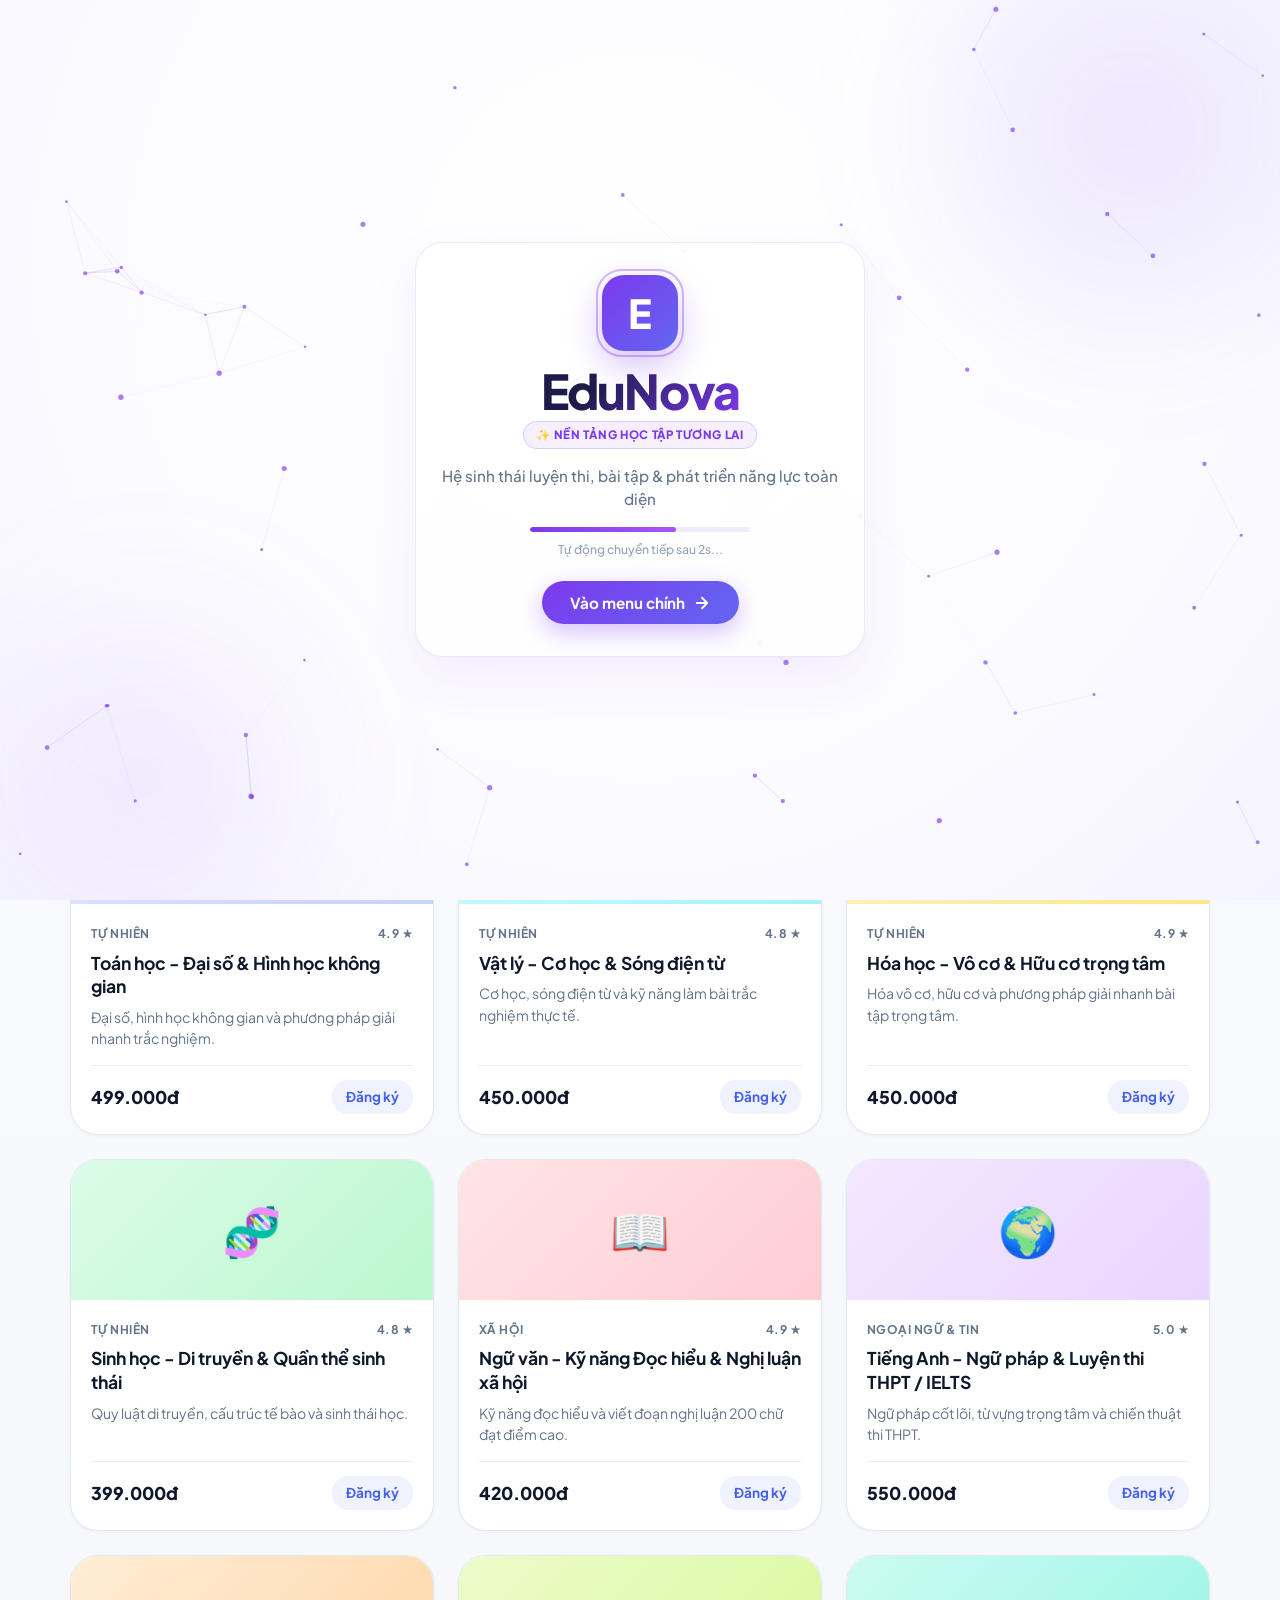
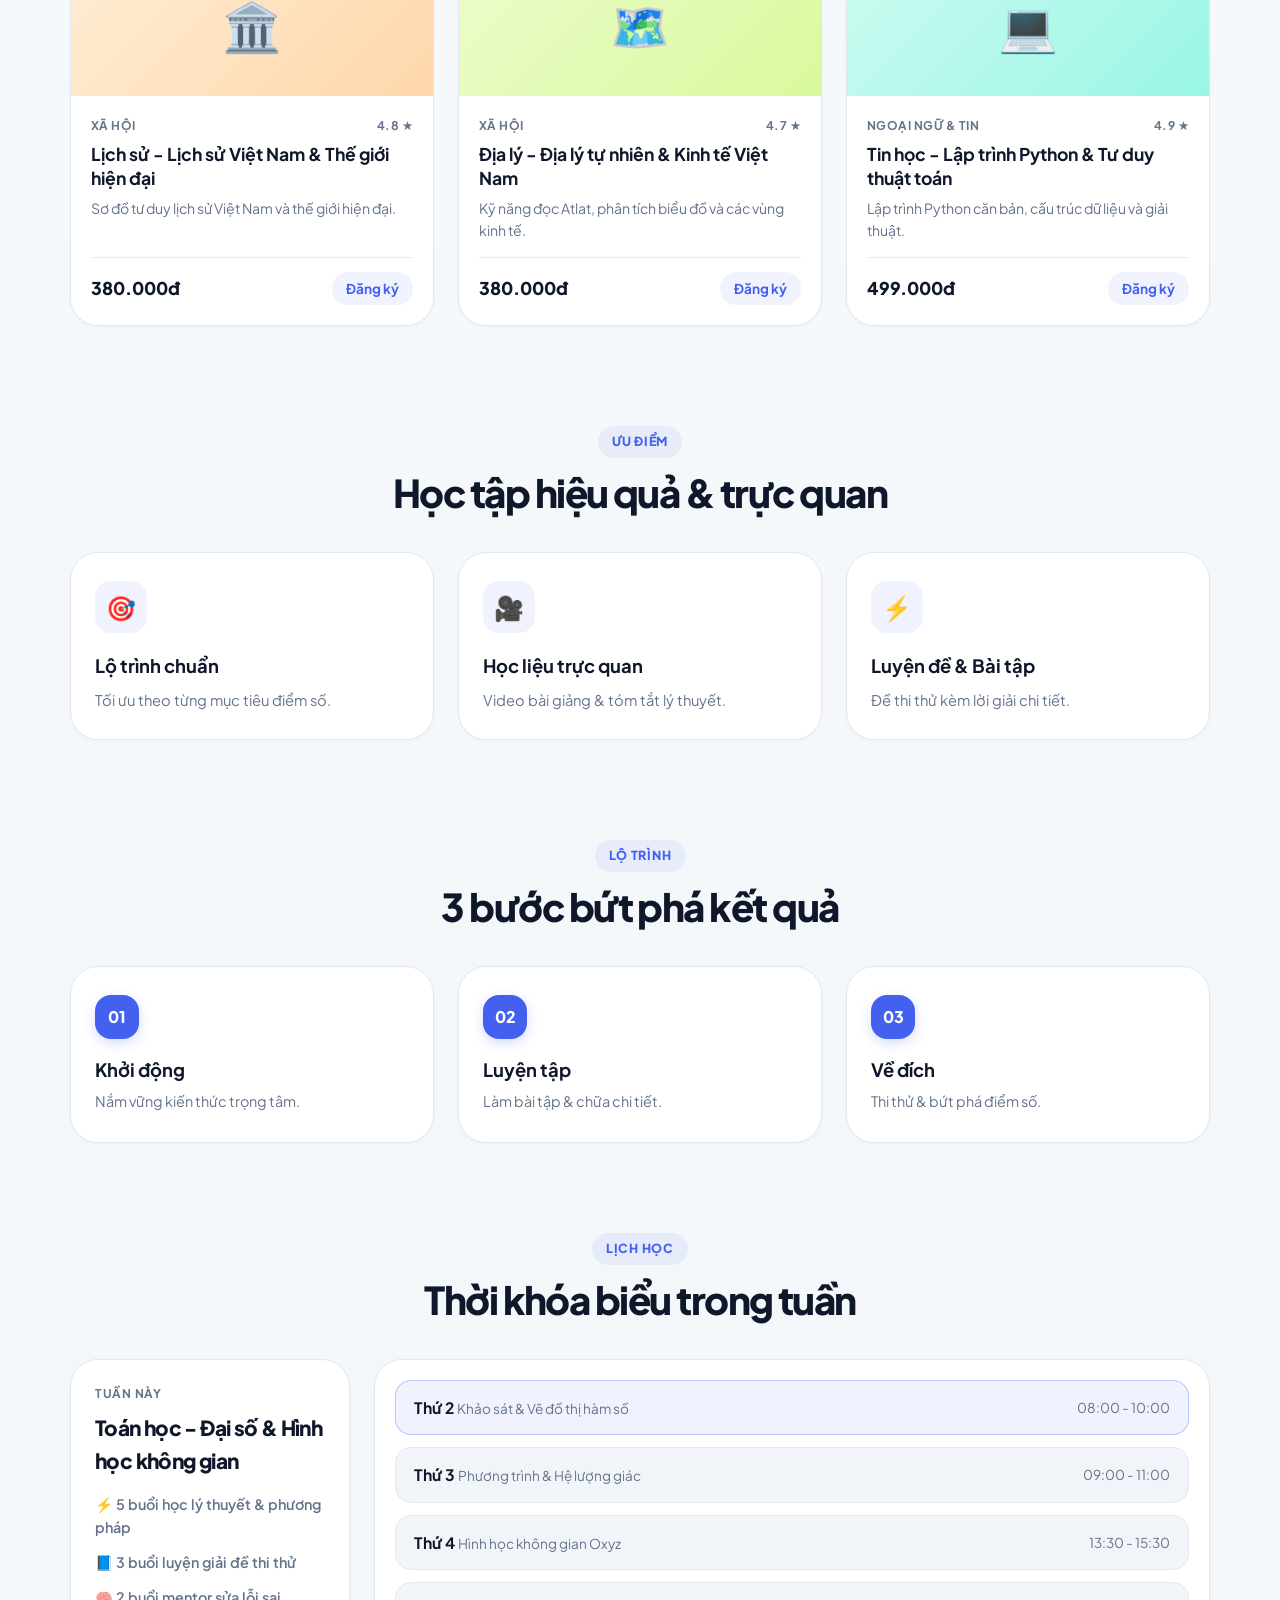
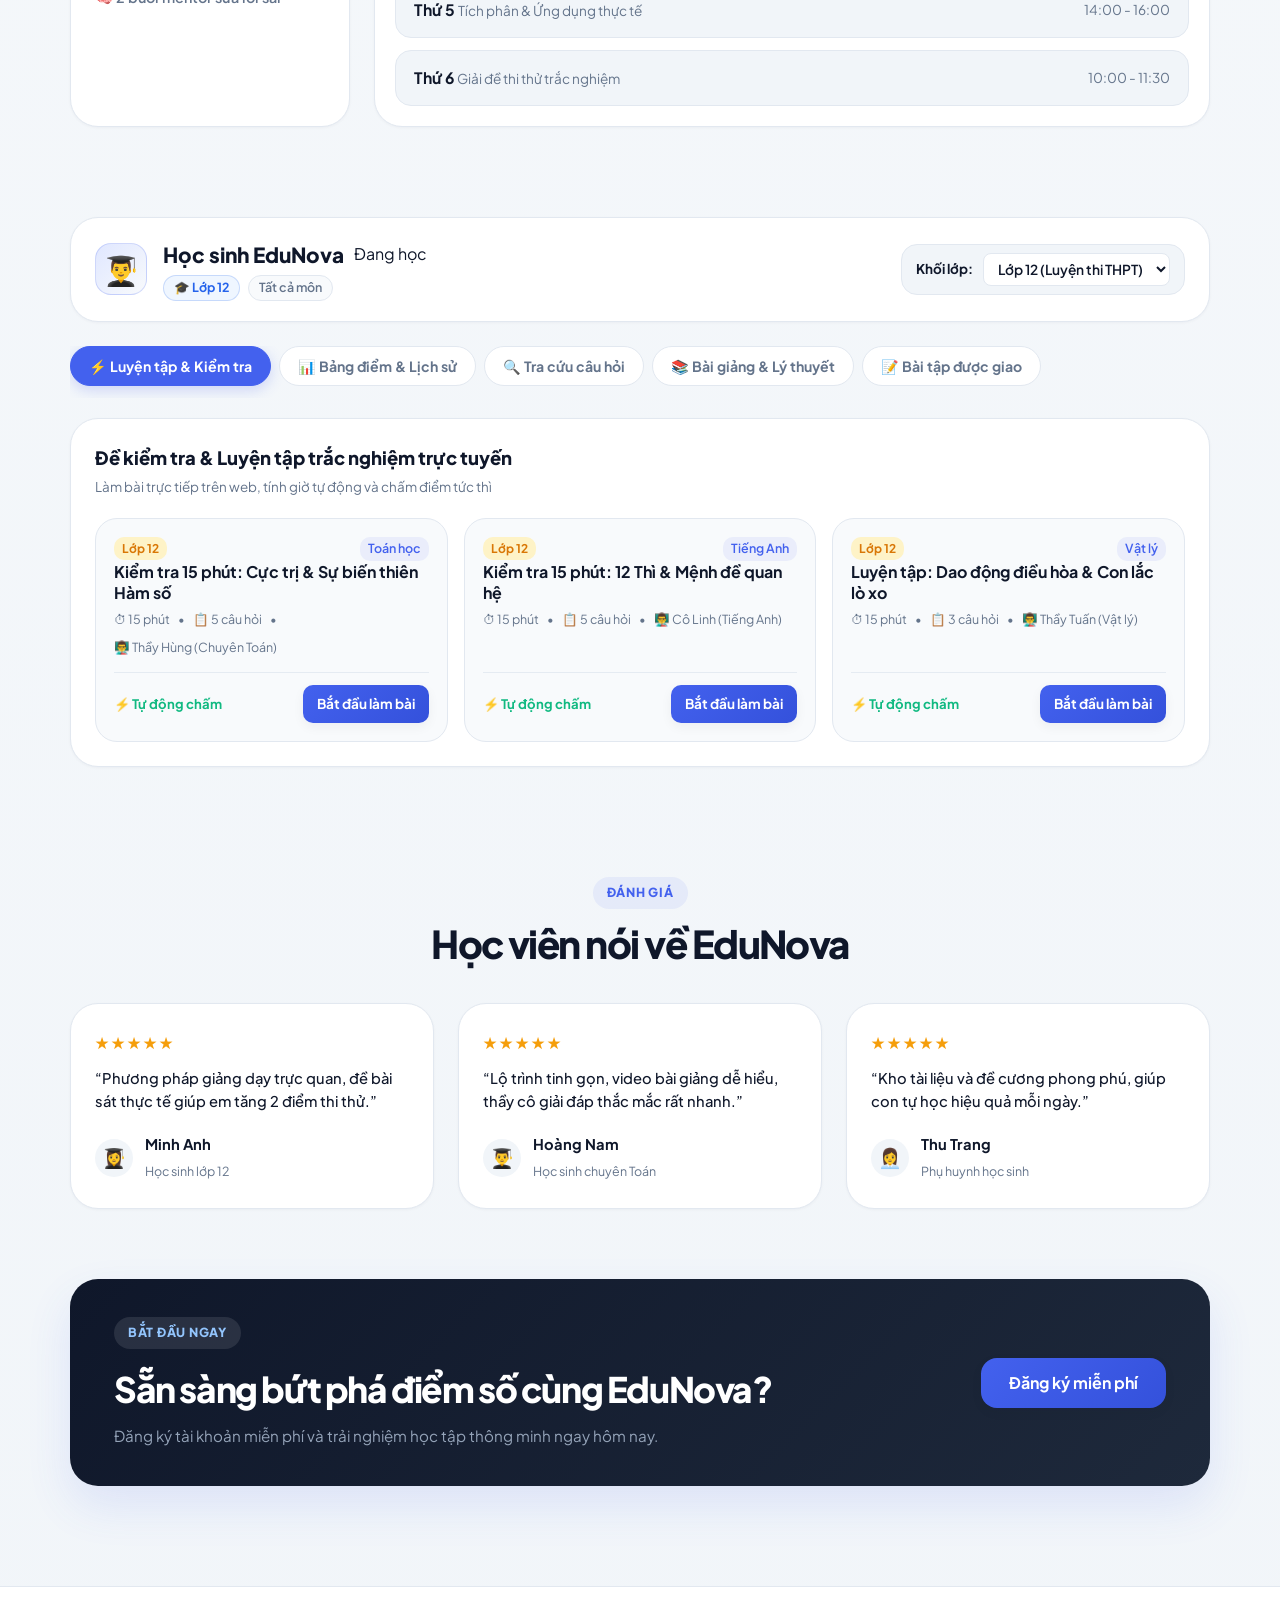
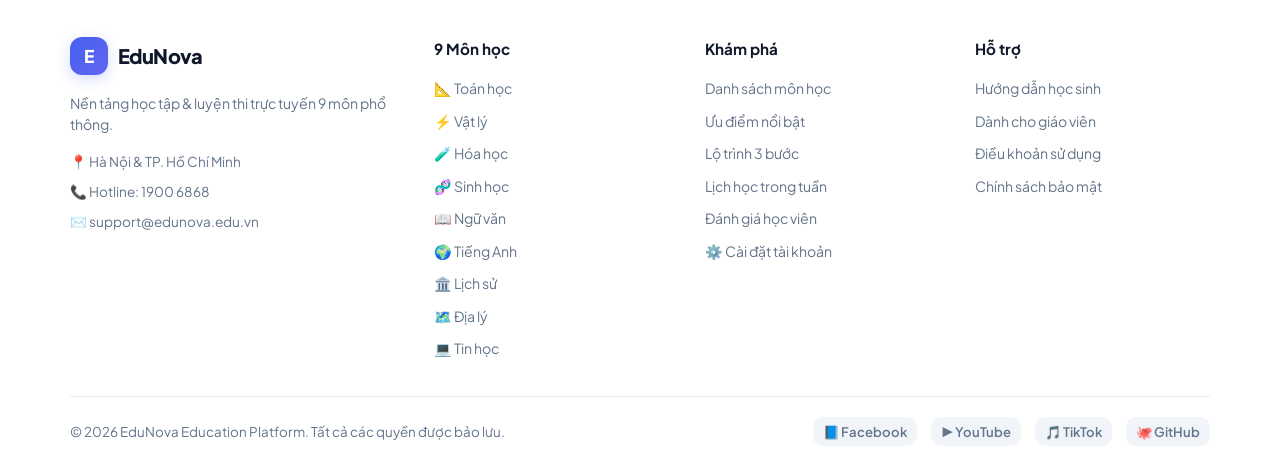
==== index.html @ 19f77634 "update 9: splash screen with interactive particle grid and animation, quiz fullscreen mode, hide qui" ====
<!DOCTYPE html>
<html lang="vi">
  <head>
    <meta charset="UTF-8" />
    <meta name="viewport" content="width=device-width, initial-scale=1.0" />
    <title>EduNova | Nền tảng học tập thông minh</title>
    <meta
      name="description"
      content="Trang web học tập với khóa học trực tuyến, lộ trình cá nhân hóa và nội dung thực tế."
    />
    <link rel="preconnect" href="https://fonts.googleapis.com" />
    <link rel="preconnect" href="https://fonts.gstatic.com" crossorigin />
    <link
      href="https://fonts.googleapis.com/css2?family=Plus+Jakarta+Sans:wght@400;500;600;700;800&family=Inter:wght@400;500;600;700&display=swap"
      rel="stylesheet"
    />
    <link rel="stylesheet" href="styles.css" />
    <link rel="stylesheet" href="account-styles.css" />
  </head>
  <body>
    <!-- Intro / Splash Screen (White & Violet/Purple Theme with Interactive Particle Grid) -->
    <div id="splashScreen" class="splash-screen" aria-label="Màn hình khởi động EduNova">
      <!-- Interactive Particle Grid Canvas -->
      <canvas id="splashParticleCanvas" class="splash-particle-canvas"></canvas>
      
      <!-- Ambient Glow Spheres (White dominant, purple accents) -->
      <div class="splash-glow-sphere top-right"></div>
      <div class="splash-glow-sphere bottom-left"></div>

      <div class="splash-content">
        <div class="splash-logo-box">
          <span class="splash-brand-mark">E</span>
          <div class="splash-logo-pulse"></div>
        </div>
        
        <div class="splash-title-wrap">
          <h1 class="splash-title">EduNova</h1>
          <div class="splash-badge">✨ NỀN TẢNG HỌC TẬP TƯƠNG LAI</div>
        </div>
        
        <p class="splash-subtitle">Hệ sinh thái luyện thi, bài tập & phát triển năng lực toàn diện</p>

        <!-- Loading Progress -->
        <div class="splash-loading-wrap">
          <div class="splash-loading-bar">
            <div class="splash-loading-progress" id="splashProgressBar"></div>
          </div>
          <span class="splash-skip-hint" id="splashTimerHint">Tự động chuyển tiếp sau 3s...</span>
        </div>

        <!-- Button to go directly to main menu -->
        <button type="button" class="splash-enter-btn" id="btnEnterMainMenu" aria-label="Chuyển đến trang chính">
          <span>Vào menu chính</span>
          <svg class="splash-enter-icon" width="18" height="18" viewBox="0 0 24 24" fill="none" stroke="currentColor" stroke-width="2.5" stroke-linecap="round" stroke-linejoin="round">
            <line x1="5" y1="12" x2="19" y2="12"></line>
            <polyline points="12 5 19 12 12 19"></polyline>
          </svg>
        </button>
      </div>
    </div>

    <header class="site-header">
      <div class="container nav">
        <div class="brand">
          <span class="brand-mark">E</span>
          <span>EduNova</span>
        </div>
        <nav class="main-nav" aria-label="Điều hướng chính">
          <a href="#courses">Môn học</a>
          <a href="#about">Ưu điểm</a>
          <a href="#roadmap">Lộ trình</a>
          <a href="#schedule">Lịch học</a>
          <a href="#teacherDashboard" id="navTeacherLink" style="display: none;">Quản lý Dạy học</a>
          <a href="#studentDashboard" id="navStudentLink" style="display: none;">Góc học tập</a>
          <a href="#reviews">Đánh giá</a>
        </nav>
        <div class="nav-actions" id="authActions">
          <a class="btn btn-ghost" href="#courses">Môn học</a>
          <button class="btn btn-primary" type="button" data-open-signup id="signupBtn">Đăng ký</button>
          <button class="btn btn-secondary" type="button" data-open-login id="loginBtn">Đăng nhập</button>
          <div class="user-profile" style="display: none;" id="userProfile">
            <span id="userRoleBadge" class="role-badge"></span>
            <span id="userName" class="user-name">Người dùng</span>
            <button class="btn btn-ghost settings-btn" type="button" id="settingsBtn" title="Cài đặt tài khoản">⚙️ Cài đặt</button>
            <button class="btn btn-ghost logout-btn" type="button" id="logoutBtn">Đăng xuất</button>
          </div>
        </div>
      </div>
    </header>

    <main>
      <!-- Hero Section -->
      <section class="hero">
        <div class="container hero-grid">
          <div class="hero-copy">
            <span class="eyebrow">EduNova 4.0</span>
            <h1>Học thông minh. Bứt phá điểm số.</h1>
            <p>
              Nền tảng học tập & luyện thi trực tuyến 9 môn phổ thông chuẩn hóa.
            </p>
            <div class="hero-actions">
              <button class="btn btn-primary" type="button" data-open-signup>Bắt đầu ngay</button>
              <a class="btn btn-secondary" href="#courses">Xem 9 môn học</a>
            </div>
            <ul class="hero-stats" aria-label="Thống kê nền tảng">
              <li><strong>15k+</strong><span>Học viên</span></li>
              <li><strong>9 Môn</strong><span>Trọng tâm</span></li>
              <li><strong>100%</strong><span>Online</span></li>
            </ul>
          </div>

          <div class="hero-card-wrap">
            <div class="hero-card">
              <div class="card-top">
                <span class="tag">Nổi bật</span>
                <span class="dot"></span>
              </div>
              <div class="course-preview">
                <div class="preview-illustration">
                  <div class="ring large"></div>
                  <div class="ring medium"></div>
                  <div class="ring small"></div>
                </div>
                <div class="progress-panel">
                  <p>Tiến độ</p>
                  <strong id="heroProgressValue">72%</strong>
                  <div class="progress-bar">
                    <span></span>
                  </div>
                </div>
              </div>
              <div class="lesson-info">
                <div>
                  <span class="mini-label">Bài học tiếp theo</span>
                  <h3 id="heroNextCourse">Toán học & Luyện thi THPT</h3>
                </div>
                <button class="join-btn" type="button">Vào học</button>
              </div>
            </div>
          </div>
        </div>
      </section>

      <!-- Courses Section (Brought Up Directly After Hero) -->
      <section id="courses" class="courses">
        <div class="container section-heading inline">
          <div>
            <span class="eyebrow">Môn học</span>
            <h2>9 Môn học trọng tâm</h2>
          </div>
          <div class="filter-tabs" aria-label="Phân loại môn học">
            <button class="tab active" data-filter="all">Tất cả (9 môn)</button>
            <button class="tab" data-filter="natural">Tự nhiên</button>
            <button class="tab" data-filter="social">Xã hội</button>
            <button class="tab" data-filter="tech_lang">Ngoại ngữ & Tin</button>
          </div>
        </div>

        <div class="container course-grid" id="courseGrid">
          <!-- Dynamic courses rendered by JavaScript -->
        </div>
      </section>

      <!-- Features / Highlights Section -->
      <section id="about" class="features">
        <div class="container section-heading">
          <span class="eyebrow">Ưu điểm</span>
          <h2>Học tập hiệu quả & trực quan</h2>
        </div>
        <div class="container feature-grid">
          <article class="feature-card">
            <div class="icon-box">🎯</div>
            <h3>Lộ trình chuẩn</h3>
            <p>Tối ưu theo từng mục tiêu điểm số.</p>
          </article>
          <article class="feature-card">
            <div class="icon-box">🎥</div>
            <h3>Học liệu trực quan</h3>
            <p>Video bài giảng & tóm tắt lý thuyết.</p>
          </article>
          <article class="feature-card">
            <div class="icon-box">⚡</div>
            <h3>Luyện đề & Bài tập</h3>
            <p>Đề thi thử kèm lời giải chi tiết.</p>
          </article>
        </div>
      </section>

      <!-- Roadmap Section -->
      <section id="roadmap" class="roadmap">
        <div class="container section-heading">
          <span class="eyebrow">Lộ trình</span>
          <h2>3 bước bứt phá kết quả</h2>
        </div>
        <div class="container roadmap-grid">
          <div class="roadmap-step">
            <span class="step-number">01</span>
            <h3>Khởi động</h3>
            <p>Nắm vững kiến thức trọng tâm.</p>
          </div>
          <div class="roadmap-step">
            <span class="step-number">02</span>
            <h3>Luyện tập</h3>
            <p>Làm bài tập & chữa chi tiết.</p>
          </div>
          <div class="roadmap-step">
            <span class="step-number">03</span>
            <h3>Về đích</h3>
            <p>Thi thử & bứt phá điểm số.</p>
          </div>
        </div>
      </section>

      <!-- Schedule Section -->
      <section id="schedule" class="schedule">
        <div class="container section-heading">
          <span class="eyebrow">Lịch học</span>
          <h2>Thời khóa biểu trong tuần</h2>
        </div>

        <div class="container schedule-layout">
          <div class="schedule-card overview-card">
            <p class="card-label">Tuần này</p>
            <h3 id="scheduleCourseTitle">Toán học - Đại số & Hình học</h3>
            <ul id="scheduleSummary"></ul>
          </div>

          <div class="schedule-card timetable" id="scheduleTimetable"></div>
        </div>
      </section>

      <!-- Teacher Dashboard Section -->
      <section id="teacherDashboard" class="teacher-dashboard-section" style="display: none;">
        <div class="container section-heading inline">
          <div>
            <span class="eyebrow">Khu vực Giảng viên</span>
            <h2>Bảng điều khiển & Quản lý dạy học</h2>
          </div>
          <div class="teacher-actions">
            <button class="btn btn-primary" type="button" id="openCreateQuizBtn">
              <span>⚡</span> Tạo đề trắc nghiệm
            </button>
            <button class="btn btn-secondary" type="button" id="openCreateMaterialBtn">
              <span>📚</span> Đăng bài giảng / Lý thuyết
            </button>
            <button class="btn btn-secondary" type="button" id="openCreateAssignmentBtn">
              <span>📝</span> Giao bài tập
            </button>
            <button class="btn btn-ghost" type="button" id="openCreateCourseBtn">
              <span>➕</span> Tạo môn học
            </button>
          </div>
        </div>

        <!-- Metric overview -->
        <div class="container teacher-stats-grid">
          <div class="stat-card">
            <div class="stat-icon">🎓</div>
            <div class="stat-info">
              <strong id="teacherCoursesCount">0</strong>
              <span>Môn học phụ trách</span>
            </div>
          </div>
          <div class="stat-card">
            <div class="stat-icon">⚡</div>
            <div class="stat-info">
              <strong id="teacherQuizzesCount">0</strong>
              <span>Đề thi trắc nghiệm</span>
            </div>
          </div>
          <div class="stat-card">
            <div class="stat-icon">📚</div>
            <div class="stat-info">
              <strong id="teacherMaterialsCount">0</strong>
              <span>Tài liệu & Video</span>
            </div>
          </div>
          <div class="stat-card">
            <div class="stat-icon">📥</div>
            <div class="stat-info">
              <strong id="teacherSubmissionsCount">0</strong>
              <span>Lượt nộp của học sinh</span>
            </div>
          </div>
        </div>

        <div class="container teacher-grid-layout">
          <!-- Quizzes Management Panel -->
          <div class="teacher-panel">
            <div class="panel-header">
              <div>
                <h3>Đề kiểm tra & Luyện tập trắc nghiệm</h3>
                <p>Quản lý các bài trắc nghiệm tính giờ trực tuyến</p>
              </div>
              <button class="btn btn-primary small-btn" type="button" id="quickCreateQuizBtn">+ Tạo đề</button>
            </div>
            <div class="quiz-list" id="teacherQuizList">
              <!-- Rendered by JS -->
            </div>
          </div>

          <!-- Materials Management Panel -->
          <div class="teacher-panel">
            <div class="panel-header">
              <div>
                <h3>Tài liệu lý thuyết & Video</h3>
                <p>Quản lý tài liệu học tập và video giảng dạy</p>
              </div>
              <button class="btn btn-secondary small-btn" type="button" id="quickCreateMaterialBtn">+ Đăng bài</button>
            </div>
            <div class="materials-list" id="teacherMaterialList">
              <!-- Rendered by JS -->
            </div>
          </div>

          <!-- Assignments Management Panel -->
          <div class="teacher-panel">
            <div class="panel-header">
              <div>
                <h3>Danh sách bài tập tự luận</h3>
                <p>Theo dõi hạn nộp và bài làm học sinh</p>
              </div>
              <button class="btn btn-secondary small-btn" type="button" id="quickAssignBtn">+ Giao bài</button>
            </div>
            <div class="assignment-list" id="teacherAssignmentList">
              <!-- Rendered by JS -->
            </div>
          </div>

          <!-- Courses Management Panel -->
          <div class="teacher-panel">
            <div class="panel-header">
              <div>
                <h3>Môn học giảng dạy</h3>
                <p>Quản lý các môn học trên hệ thống</p>
              </div>
              <button class="btn btn-ghost small-btn" type="button" id="quickCreateCourseBtn">+ Tạo môn</button>
            </div>
            <div class="teacher-course-list" id="teacherCourseList">
              <!-- Rendered by JS -->
            </div>
          </div>
        </div>
      </section>

      <!-- Student Dashboard Section -->
      <section id="studentDashboard" class="dashboard" style="display: none;">
        <div class="container">
          <!-- Student Profile & Grade Switcher Banner -->
          <div class="student-profile-banner">
            <div class="student-profile-left">
              <div class="student-avatar-badge" id="studentDashboardAvatar">👨‍🎓</div>
              <div class="student-info-text">
                <div class="student-name-row">
                  <h2 id="dashboardStudentName">Học sinh EduNova</h2>
                  <span class="status-badge">Đang học</span>
                </div>
                <div class="student-meta-tags">
                  <span class="student-grade-pill" id="studentGradePill">🎓 Lớp 12</span>
                  <span class="student-course-pill" id="studentCoursePill">📐 Toán học</span>
                </div>
              </div>
            </div>

            <!-- Grade Quick Selector -->
            <div class="student-grade-switcher">
              <label for="dashboardGradeSelect">Khối lớp:</label>
              <select id="dashboardGradeSelect" class="grade-select-dropdown">
                <option value="12">Lớp 12 (Luyện thi THPT)</option>
                <option value="11">Lớp 11</option>
                <option value="10">Lớp 10</option>
                <option value="9">Lớp 9 (Thi vào 10)</option>
                <option value="8">Lớp 8</option>
                <option value="7">Lớp 7</option>
                <option value="6">Lớp 6</option>
                <option value="5">Lớp 5</option>
                <option value="4">Lớp 4</option>
                <option value="3">Lớp 3</option>
                <option value="2">Lớp 2</option>
                <option value="1">Lớp 1</option>
              </select>
            </div>
          </div>

          <!-- Student Navigation Tabs -->
          <div class="student-nav-tabs">
            <button class="student-tab-btn active" data-target-tab="tabStudentQuizzes">
              ⚡ Luyện tập & Kiểm tra
            </button>
            <button class="student-tab-btn" data-target-tab="tabStudentGradebook">
              📊 Bảng điểm & Lịch sử
            </button>
            <button class="student-tab-btn" data-target-tab="tabStudentQnA">
              🔍 Tra cứu câu hỏi
            </button>
            <button class="student-tab-btn" data-target-tab="tabStudentMaterials">
              📚 Bài giảng & Lý thuyết
            </button>
            <button class="student-tab-btn" data-target-tab="tabStudentAssignments">
              📝 Bài tập được giao
            </button>
          </div>

          <!-- Tab 1: Interactive Quizzes / Tests -->
          <div class="student-tab-panel active" id="tabStudentQuizzes">
            <div class="tab-panel-header">
              <div>
                <h3>Đề kiểm tra & Luyện tập trắc nghiệm trực tuyến</h3>
                <p>Làm bài trực tiếp trên web, tính giờ tự động và chấm điểm tức thì</p>
              </div>
            </div>
            <div class="quiz-grid" id="studentQuizList">
              <!-- Rendered by JS -->
            </div>
          </div>

          <!-- Tab 2: Gradebook & Submission History -->
          <div class="student-tab-panel" id="tabStudentGradebook" style="display: none;">
            <div class="tab-panel-header">
              <div>
                <h3>Bảng điểm & Lịch sử kết quả học tập</h3>
                <p>Tổng hợp điểm số các bài kiểm tra trắc nghiệm và bài tập tự luận</p>
              </div>
            </div>
            <div class="gradebook-container" id="studentGradebookContainer">
              <!-- Rendered by JS -->
            </div>
          </div>

          <!-- Tab 3: Question Bank Lookup (Tra cứu câu hỏi & Lời giải) -->
          <div class="student-tab-panel" id="tabStudentQnA" style="display: none;">
            <div class="tab-panel-header">
              <div>
                <h3>Tra cứu câu hỏi & Hướng dẫn giải</h3>
                <p>Tìm kiếm câu hỏi trọng tâm, công thức và phương pháp giải chi tiết</p>
              </div>
            </div>

            <div class="qna-search-box">
              <div class="qna-search-inputs">
                <input type="text" id="qnaSearchKeyword" placeholder="Nhập từ khóa (Vd: hàm số, định luật Ohm, phương trình, câu điều kiện...)" />
                <select id="qnaSubjectFilter">
                  <option value="all">Tất cả môn học</option>
                  <option value="Toán học">Toán học</option>
                  <option value="Vật lý">Vật lý</option>
                  <option value="Hóa học">Hóa học</option>
                  <option value="Sinh học">Sinh học</option>
                  <option value="Ngữ văn">Ngữ văn</option>
                  <option value="Tiếng Anh">Tiếng Anh</option>
                  <option value="Lịch sử">Lịch sử</option>
                  <option value="Địa lý">Địa lý</option>
                  <option value="Tin học">Tin học</option>
                </select>
                <button type="button" class="btn btn-primary" id="btnSearchQnA">🔍 Tìm kiếm</button>
              </div>
            </div>

            <div class="qna-results-list" id="qnaResultsList">
              <!-- Rendered by JS -->
            </div>
          </div>

          <!-- Tab 4: Materials & Theory Videos -->
          <div class="student-tab-panel" id="tabStudentMaterials" style="display: none;">
            <div class="tab-panel-header">
              <div>
                <h3>Kho học liệu & Video bài giảng</h3>
                <p>Tài liệu tóm tắt kiến thức lý thuyết và bài giảng của giáo viên</p>
              </div>
            </div>
            <div class="student-materials-box" id="studentMaterialList">
              <!-- Populated by JS -->
            </div>
          </div>

          <!-- Tab 5: Homework Assignments -->
          <div class="student-tab-panel" id="tabStudentAssignments" style="display: none;">
            <div class="tab-panel-header">
              <div>
                <h3>Bài tập tự luận được giao</h3>
                <p>Nộp link bài làm và nhận phản hồi, nhận xét từ giáo viên</p>
              </div>
            </div>
            <div class="student-assignment-box" id="studentAssignmentList">
              <!-- Populated by JS -->
            </div>
          </div>
        </div>
      </section>

      <section id="reviews" class="reviews">
        <div class="container section-heading">
          <span class="eyebrow">Đánh giá</span>
          <h2>Học viên nói về EduNova</h2>
        </div>
        <div class="container review-grid">
          <article class="review-card">
            <div class="review-stars">★★★★★</div>
            <p>“Phương pháp giảng dạy trực quan, đề bài sát thực tế giúp em tăng 2 điểm thi thử.”</p>
            <div class="review-author">
              <div class="author-avatar">👩‍🎓</div>
              <div>
                <strong>Minh Anh</strong>
                <span>Học sinh lớp 12</span>
              </div>
            </div>
          </article>
          <article class="review-card">
            <div class="review-stars">★★★★★</div>
            <p>“Lộ trình tinh gọn, video bài giảng dễ hiểu, thầy cô giải đáp thắc mắc rất nhanh.”</p>
            <div class="review-author">
              <div class="author-avatar">👨‍🎓</div>
              <div>
                <strong>Hoàng Nam</strong>
                <span>Học sinh chuyên Toán</span>
              </div>
            </div>
          </article>
          <article class="review-card">
            <div class="review-stars">★★★★★</div>
            <p>“Kho tài liệu và đề cương phong phú, giúp con tự học hiệu quả mỗi ngày.”</p>
            <div class="review-author">
              <div class="author-avatar">👩‍💼</div>
              <div>
                <strong>Thu Trang</strong>
                <span>Phụ huynh học sinh</span>
              </div>
            </div>
          </article>
        </div>
      </section>

      <section id="contact" class="cta">
        <div class="container cta-box">
          <div class="cta-content">
            <span class="eyebrow">Bắt đầu ngay</span>
            <h2>Sẵn sàng bứt phá điểm số cùng EduNova?</h2>
            <p>Đăng ký tài khoản miễn phí và trải nghiệm học tập thông minh ngay hôm nay.</p>
          </div>
          <button class="btn btn-primary cta-btn" type="button" data-open-signup>Đăng ký miễn phí</button>
        </div>
      </section>
    </main>

    <!-- Sign Up Modal -->
    <div class="modal-overlay hidden" id="signupModal" aria-hidden="true">
      <div class="modal-dialog" role="dialog" aria-modal="true" aria-labelledby="signupTitle">
        <button class="modal-close" type="button" aria-label="Đóng form đăng ký" data-close-signup>×</button>
        <div class="modal-header">
          <span class="eyebrow">Chào mừng</span>
          <h3 id="signupTitle">Tạo tài khoản học tập</h3>
        </div>

        <form id="signupForm" class="signup-form">
          <div class="form-group">
            <label for="fullName">Họ và tên</label>
            <input id="fullName" name="fullName" type="text" placeholder="Nhập họ tên" required />
          </div>

          <div class="form-group">
            <label for="email">Email</label>
            <input id="email" name="email" type="email" placeholder="example@gmail.com" required />
          </div>

          <div class="form-group account-type">
            <label>Loại tài khoản</label>
            <div class="radio-group">
              <label class="radio-label">
                <input type="radio" name="accountType" value="student" required checked />
                <span>👨‍🎓 Học sinh</span>
              </label>
              <label class="radio-label">
                <input type="radio" name="accountType" value="teacher" required />
                <span>👨‍🏫 Giáo viên</span>
              </label>
            </div>
          </div>

          <div class="form-group" id="signupGradeGroup">
            <label for="signupGrade">Khối lớp (Lớp 1 đến Lớp 12)</label>
            <select id="signupGrade" name="grade">
              <option value="12" selected>🎓 Lớp 12 (Luyện thi THPT)</option>
              <option value="11">📘 Lớp 11</option>
              <option value="10">📗 Lớp 10</option>
              <option value="9">📙 Lớp 9 (Thi vào 10)</option>
              <option value="8">📖 Lớp 8</option>
              <option value="7">📖 Lớp 7</option>
              <option value="6">📖 Lớp 6</option>
              <option value="5">🎒 Lớp 5</option>
              <option value="4">🎒 Lớp 4</option>
              <option value="3">🎒 Lớp 3</option>
              <option value="2">🎒 Lớp 2</option>
              <option value="1">🎒 Lớp 1</option>
            </select>
          </div>

          <div class="form-group" id="signupCourseGroup">
            <label for="course" id="signupCourseLabel">Môn học quan tâm / phụ trách</label>
            <select id="course" name="course">
              <option value="">-- Chọn môn học (hoặc để trống) --</option>
              <option value="Toán học - Đại số & Hình học không gian">📐 Toán học</option>
              <option value="Vật lý - Cơ học & Sóng điện từ">⚡ Vật lý</option>
              <option value="Hóa học - Vô cơ & Hữu cơ trọng tâm">🧪 Hóa học</option>
              <option value="Sinh học - Di truyền & Quần thể sinh thái">🧬 Sinh học</option>
              <option value="Ngữ văn - Kỹ năng Đọc hiểu & Nghị luận xã hội">📖 Ngữ văn</option>
              <option value="Tiếng Anh - Ngữ pháp & Luyện thi THPT / IELTS">🌍 Tiếng Anh</option>
              <option value="Lịch sử - Lịch sử Việt Nam & Thế giới hiện đại">🏛️ Lịch sử</option>
              <option value="Địa lý - Địa lý tự nhiên & Kinh tế Việt Nam">🗺️ Địa lý</option>
              <option value="Tin học - Lập trình Python & Tư duy thuật toán">💻 Tin học</option>
            </select>
          </div>

          <div class="form-group">
            <label for="password">Mật khẩu</label>
            <div class="password-input-group">
              <input id="password" name="password" type="password" placeholder="Tối thiểu 6 ký tự" minlength="6" required />
              <button type="button" class="toggle-password" data-target="password">👁</button>
            </div>
            <div class="password-strength" id="passwordStrength"></div>
          </div>

          <div class="form-group">
            <label for="confirmPassword">Xác nhận mật khẩu</label>
            <div class="password-input-group">
              <input id="confirmPassword" name="confirmPassword" type="password" placeholder="Nhập lại mật khẩu" minlength="6" required />
              <button type="button" class="toggle-password" data-target="confirmPassword">👁</button>
            </div>
          </div>

          <div class="form-group checkbox">
            <input id="rememberMe" name="rememberMe" type="checkbox" />
            <label for="rememberMe">Nhớ tôi trên máy này</label>
          </div>

          <button class="btn btn-primary submit-btn" type="submit">Đăng ký ngay</button>
          <p class="form-message" id="formMessage" aria-live="polite"></p>
          <p class="form-toggle">Đã có tài khoản? <button type="button" id="switchToLogin">Đăng nhập ngay</button></p>
        </form>
      </div>
    </div>

    <!-- Login Modal -->
    <div class="modal-overlay hidden" id="loginModal" aria-hidden="true">
      <div class="modal-dialog" role="dialog" aria-modal="true" aria-labelledby="loginTitle">
        <button class="modal-close" type="button" aria-label="Đóng form" data-close-login>×</button>
        <div class="modal-header">
          <span class="eyebrow">Chào mừng trở lại</span>
          <h3 id="loginTitle">Đăng nhập tài khoản</h3>
        </div>

        <form id="loginForm" class="signup-form">
          <div class="form-group">
            <label for="loginEmail">Email</label>
            <input id="loginEmail" name="loginEmail" type="email" placeholder="example@gmail.com" required />
          </div>

          <div class="form-group">
            <label for="loginPassword">Mật khẩu</label>
            <div class="password-input-group">
              <input id="loginPassword" name="loginPassword" type="password" placeholder="Nhập mật khẩu" required />
              <button type="button" class="toggle-password" data-target="loginPassword">👁</button>
            </div>
          </div>

          <div class="form-group checkbox">
            <input id="rememberLogin" name="rememberLogin" type="checkbox" />
            <label for="rememberLogin">Nhớ tôi trên máy này</label>
          </div>

          <button class="btn btn-primary submit-btn" type="submit">Đăng nhập</button>
          <p class="form-message" id="loginFormMessage" aria-live="polite"></p>
          <p class="form-toggle">Chưa có tài khoản? <button type="button" id="switchToSignup">Đăng ký ngay</button></p>
        </form>
      </div>
    </div>

    <!-- Create Course Modal (Teacher) -->
    <div class="modal-overlay hidden" id="createCourseModal" aria-hidden="true">
      <div class="modal-dialog" role="dialog" aria-modal="true" aria-labelledby="createCourseTitle">
        <button class="modal-close" type="button" aria-label="Đóng form" data-close-create-course>×</button>
        <div class="modal-header">
          <span class="eyebrow">Giảng viên EduNova</span>
          <h3 id="createCourseTitle">Tạo khóa học mới</h3>
        </div>

        <form id="createCourseForm" class="signup-form">
          <div class="form-group">
            <label for="newCourseTitle">Tên khóa học</label>
            <input id="newCourseTitle" name="newCourseTitle" type="text" placeholder="Vd: Lập trình Python ứng dụng AI" required />
          </div>

          <div class="form-group">
            <label for="newCourseCategory">Phân loại môn học</label>
            <select id="newCourseCategory" name="newCourseCategory" required>
              <option value="natural">Khoa học Tự nhiên (Toán, Lý, Hóa, Sinh)</option>
              <option value="social">Khoa học Xã hội (Văn, Sử, Địa)</option>
              <option value="tech_lang">Ngoại ngữ & Tin học (Anh, Tin)</option>
            </select>
          </div>

          <div class="form-group">
            <label for="newCoursePrice">Học phí</label>
            <input id="newCoursePrice" name="newCoursePrice" type="text" placeholder="Vd: 1.500.000đ" required />
          </div>

          <div class="form-group">
            <label for="newCourseDesc">Mô tả ngắn khóa học</label>
            <textarea id="newCourseDesc" name="newCourseDesc" rows="3" placeholder="Mô tả nội dung trọng tâm và kết quả đạt được..." required></textarea>
          </div>

          <button class="btn btn-primary submit-btn" type="submit">Xuất bản khóa học</button>
          <p class="form-message" id="createCourseMessage" aria-live="polite"></p>
        </form>
      </div>
    </div>

    <!-- Create Assignment Modal (Teacher) -->
    <div class="modal-overlay hidden" id="createAssignmentModal" aria-hidden="true">
      <div class="modal-dialog" role="dialog" aria-modal="true" aria-labelledby="createAssignmentTitle">
        <button class="modal-close" type="button" aria-label="Đóng form" data-close-create-assignment>×</button>
        <div class="modal-header">
          <span class="eyebrow">Giao bài cho học viên</span>
          <h3 id="createAssignmentTitle">Tạo bài tập mới</h3>
        </div>

        <form id="createAssignmentForm" class="signup-form">
          <div class="form-group">
            <label for="assignmentTitle">Tiêu đề bài tập</label>
            <input id="assignmentTitle" name="assignmentTitle" type="text" placeholder="Vd: Thiết kế Wireframe Landing Page EduNova" required />
          </div>

          <div class="form-group">
            <label for="assignmentCourse">Khóa học áp dụng</label>
            <select id="assignmentCourse" name="assignmentCourse" required>
              <!-- Populated dynamically -->
            </select>
          </div>

          <div class="form-group">
            <label for="assignmentDeadline">Hạn nộp bài (Deadline)</label>
            <input id="assignmentDeadline" name="assignmentDeadline" type="date" required />
          </div>

          <div class="form-group">
            <label for="assignmentDesc">Yêu cầu & Hướng dẫn làm bài</label>
            <textarea id="assignmentDesc" name="assignmentDesc" rows="4" placeholder="Mô tả chi tiết yêu cầu bài làm, tiêu chí chấm điểm..." required></textarea>
          </div>

          <div class="form-group">
            <label for="assignmentLink">Link tài liệu / Đề bài mẫu (tuỳ chọn)</label>
            <input id="assignmentLink" name="assignmentLink" type="url" placeholder="https://drive.google.com/..." />
          </div>

          <button class="btn btn-primary submit-btn" type="submit">Giao bài tập</button>
          <p class="form-message" id="createAssignmentMessage" aria-live="polite"></p>
        </form>
      </div>
    </div>

    <!-- Submit Assignment Modal (Student) -->
    <div class="modal-overlay hidden" id="submitAssignmentModal" aria-hidden="true">
      <div class="modal-dialog" role="dialog" aria-modal="true" aria-labelledby="submitAssignmentTitle">
        <button class="modal-close" type="button" aria-label="Đóng form" data-close-submit-assignment>×</button>
        <div class="modal-header">
          <span class="eyebrow">Nộp bài tập</span>
          <h3 id="submitAssignmentTitle">Nộp bài làm</h3>
          <p id="submitAssignmentCourseName" style="color: var(--muted); font-size: 0.9rem; margin-top: 4px;"></p>
        </div>

        <form id="submitAssignmentForm" class="signup-form">
          <input type="hidden" id="submitAssignmentId" name="assignmentId" />
          
          <div class="assignment-instruction-box" id="submitAssignmentInstruction">
            <!-- Instruction text -->
          </div>

          <div class="form-group">
            <label for="submissionUrl">Link bài làm (GitHub, Figma, Google Drive...)</label>
            <input id="submissionUrl" name="submissionUrl" type="url" placeholder="https://..." required />
          </div>

          <div class="form-group">
            <label for="submissionNote">Ghi chú cho giáo viên</label>
            <textarea id="submissionNote" name="submissionNote" rows="3" placeholder="Ghi chú thêm về phần bài làm của bạn..."></textarea>
          </div>

          <button class="btn btn-primary submit-btn" type="submit">Gửi bài làm</button>
          <p class="form-message" id="submitAssignmentMessage" aria-live="polite"></p>
        </form>
      </div>
    </div>

    <!-- View Submissions Modal (Teacher) -->
    <div class="modal-overlay hidden" id="viewSubmissionsModal" aria-hidden="true">
      <div class="modal-dialog modal-large" role="dialog" aria-modal="true" aria-labelledby="viewSubmissionsTitle">
        <button class="modal-close" type="button" aria-label="Đóng" data-close-view-submissions>×</button>
        <div class="modal-header">
          <span class="eyebrow">Danh sách bài nộp</span>
          <h3 id="viewSubmissionsTitle">Chi tiết bài nộp học viên</h3>
          <p id="viewSubmissionsSubTitle" style="color: var(--muted); font-size: 0.9rem; margin-top: 4px;"></p>
        </div>

        <div class="submissions-container" id="submissionsListContainer">
          <!-- Populated by JS -->
        </div>
      </div>
    </div>

    <!-- Create Material / Video Modal (Teacher) -->
    <div class="modal-overlay hidden" id="createMaterialModal" aria-hidden="true">
      <div class="modal-dialog" role="dialog" aria-modal="true" aria-labelledby="createMaterialTitle">
        <button class="modal-close" type="button" aria-label="Đóng form" data-close-create-material>×</button>
        <div class="modal-header">
          <span class="eyebrow">Học liệu EduNova</span>
          <h3 id="createMaterialTitle">Đăng tài liệu / Video bài giảng</h3>
        </div>

        <form id="createMaterialForm" class="signup-form">
          <div class="form-group">
            <label for="materialTitle">Tiêu đề bài học / Tài liệu</label>
            <input id="materialTitle" name="materialTitle" type="text" placeholder="Vd: Chuyên đề 1: Khảo sát hàm số & Các dạng toán trọng tâm" required />
          </div>

          <div class="form-group">
            <label for="materialCourse">Môn học áp dụng</label>
            <select id="materialCourse" name="materialCourse" required>
              <!-- Populated dynamically -->
            </select>
          </div>

          <div class="form-group">
            <label for="materialType">Loại nội dung</label>
            <select id="materialType" name="materialType" required>
              <option value="video">🎥 Video bài giảng (YouTube / Link Video)</option>
              <option value="document">📄 Tài liệu lý thuyết (PDF / Slide / Drive)</option>
              <option value="exam">📝 Đề thi & Đề cương ôn tập</option>
            </select>
          </div>

          <div class="form-group">
            <label for="materialUrl" id="materialUrlLabel">Link Video (YouTube) hoặc Link File tài liệu (Google Drive, PDF...)</label>
            <input id="materialUrl" name="materialUrl" type="url" placeholder="https://www.youtube.com/watch?v=... hoặc https://drive.google.com/..." required />
          </div>

          <div class="form-group">
            <label for="materialSummary">Tóm tắt nội dung lý thuyết / Hướng dẫn học</label>
            <textarea id="materialSummary" name="materialSummary" rows="4" placeholder="Tóm tắt công thức cốt lõi, sơ đồ tư duy hoặc các lưu ý trọng tâm của bài học..." required></textarea>
          </div>

          <button class="btn btn-primary submit-btn" type="submit">Đăng tải học liệu</button>
          <p class="form-message" id="createMaterialMessage" aria-live="polite"></p>
        </form>
      </div>
    </div>

    <!-- View Material / Video Modal (Interactive Viewer) -->
    <div class="modal-overlay hidden" id="viewMaterialModal" aria-hidden="true">
      <div class="modal-dialog modal-large" role="dialog" aria-modal="true" aria-labelledby="viewMaterialTitle">
        <button class="modal-close" type="button" aria-label="Đóng" data-close-view-material>×</button>
        <div class="modal-header">
          <span class="eyebrow" id="viewMaterialCategoryBadge">Bài giảng EduNova</span>
          <h3 id="viewMaterialTitle">Chi tiết bài học</h3>
          <p id="viewMaterialCourseName" style="color: var(--muted); font-size: 0.9rem; margin-top: 4px;"></p>
        </div>

        <div class="material-content-body">
          <div class="video-player-wrapper hidden" id="materialVideoWrapper">
            <iframe id="materialVideoIframe" src="" frameborder="0" allow="accelerometer; autoplay; clipboard-write; encrypted-media; gyroscope; picture-in-picture" allowfullscreen></iframe>
          </div>

          <div class="material-summary-box">
            <h4 style="margin: 0 0 8px; font-size: 1rem; color: var(--text);">📖 Tóm tắt kiến thức lý thuyết</h4>
            <div id="materialSummaryContent" style="font-size: 0.92rem; line-height: 1.6; color: var(--muted); white-space: pre-line;">
              <!-- Populated by JS -->
            </div>
          </div>

          <div class="material-actions-bar" id="materialActionsBar">
            <a href="#" target="_blank" rel="noopener" id="materialDirectLink" class="btn btn-primary small-btn">
              🔗 Mở link tài liệu gốc
            </a>
          </div>
        </div>
      </div>
    </div>

    <!-- Take Quiz Modal (Interactive Player with Full Screen Mode) -->
    <div class="modal-overlay hidden" id="takeQuizModal" aria-hidden="true">
      <div class="modal-dialog modal-large quiz-fullscreen-dialog" role="dialog" aria-modal="true" aria-labelledby="takeQuizTitle">
        <button class="modal-close" type="button" aria-label="Đóng bài thi" data-close-take-quiz title="Thoát bài thi">×</button>
        
        <!-- Full Screen Security & Status Header -->
        <div class="quiz-fullscreen-bar" id="quizFullscreenBanner">
          <div class="fullscreen-indicator">
            <span class="pulse-dot"></span>
            <strong>🔒 Chế độ thi toàn màn hình bảo mật</strong>
          </div>
          <button type="button" class="fullscreen-toggle-btn" id="btnToggleFullscreenQuiz" title="Bật/Tắt chế độ toàn màn hình">
            🖥️ Toàn màn hình
          </button>
        </div>

        <div class="modal-header quiz-modal-header">
          <div>
            <span class="eyebrow" id="takeQuizCategoryBadge">⚡ Bài kiểm tra trực tuyến</span>
            <h3 id="takeQuizTitle">Đề thi trắc nghiệm</h3>
            <p id="takeQuizMetaText" style="color: var(--text-muted); font-size: 0.88rem; margin-top: 4px;"></p>
          </div>
          <div class="quiz-timer-box" id="quizTimerBox">
            <span class="timer-icon">⏱</span>
            <span class="timer-value" id="quizTimerText">15:00</span>
          </div>
        </div>

        <div class="quiz-body" id="quizQuestionsContainer">
          <!-- Question cards dynamically rendered by JS (No explanations) -->
        </div>

        <!-- Quiz Result Summary (Shown after submit - No solutions revealed) -->
        <div class="quiz-result-card hidden" id="quizResultBox">
          <div class="quiz-result-score-circle">
            <span class="score-number" id="quizResultScore">0/10</span>
            <span class="score-label" id="quizResultPercentage">0%</span>
          </div>
          <h4 id="quizResultTitle">Đã nộp bài kiểm tra thành công!</h4>
          <p id="quizResultFeedback" style="color: var(--text-muted); font-size: 0.92rem;"></p>
          <div class="quiz-result-actions">
            <button class="btn btn-primary small-btn" type="button" id="btnViewGradebookFromQuiz">📊 Xem Bảng điểm</button>
            <button class="btn btn-secondary small-btn" type="button" data-close-take-quiz>Đóng & Thoát</button>
          </div>
        </div>

        <div class="quiz-footer-actions" id="quizFooterActions">
          <button class="btn btn-primary submit-btn" type="button" id="btnSubmitQuiz">Nộp bài kiểm tra</button>
        </div>
      </div>
    </div>

    <!-- Create Quiz Modal (Teacher) -->
    <div class="modal-overlay hidden" id="createQuizModal" aria-hidden="true">
      <div class="modal-dialog modal-large" role="dialog" aria-modal="true" aria-labelledby="createQuizTitle">
        <button class="modal-close" type="button" aria-label="Đóng" data-close-create-quiz>×</button>
        <div class="modal-header">
          <span class="eyebrow">Giảng viên EduNova</span>
          <h3 id="createQuizTitle">Tạo đề kiểm tra / Luyện tập trắc nghiệm</h3>
        </div>

        <form id="createQuizForm" class="signup-form">
          <div class="form-group">
            <label for="newQuizTitle">Tiêu đề bài kiểm tra</label>
            <input id="newQuizTitle" name="title" type="text" placeholder="Vd: Kiểm tra 15 phút: Đại số & Giải tích chương 1" required />
          </div>

          <div class="form-group">
            <label for="newQuizCourse">Môn học</label>
            <select id="newQuizCourse" name="course" required>
              <!-- Populated dynamically -->
            </select>
          </div>

          <div class="form-group">
            <label for="newQuizGrade">Khối lớp áp dụng</label>
            <select id="newQuizGrade" name="grade" required>
              <option value="12" selected>Lớp 12</option>
              <option value="11">Lớp 11</option>
              <option value="10">Lớp 10</option>
              <option value="9">Lớp 9</option>
              <option value="8">Lớp 8</option>
              <option value="7">Lớp 7</option>
              <option value="6">Lớp 6</option>
              <option value="5">Lớp 5</option>
              <option value="4">Lớp 4</option>
              <option value="3">Lớp 3</option>
              <option value="2">Lớp 2</option>
              <option value="1">Lớp 1</option>
            </select>
          </div>

          <div class="form-group">
            <label for="newQuizDuration">Thời gian làm bài (Phút)</label>
            <input id="newQuizDuration" name="duration" type="number" min="5" max="120" value="15" required />
          </div>

          <div class="form-group">
            <label>Danh sách câu hỏi mẫu (JSON hoặc định dạng câu hỏi)</label>
            <textarea id="newQuizQuestionsRaw" rows="6" placeholder="Câu 1: ... | A: ... | B: ... | C: ... | D: ... | Đáp án: A&#10;Câu 2: ... | A: ... | B: ... | C: ... | D: ... | Đáp án: B" required></textarea>
            <small style="color: var(--text-muted); font-size: 0.8rem;">Hệ thống sẽ tự động phân tích và tạo bài trắc nghiệm.</small>
          </div>

          <button class="btn btn-primary submit-btn" type="submit">Xuất bản đề thi</button>
          <p class="form-message" id="createQuizMessage" aria-live="polite"></p>
        </form>
      </div>
    </div>

    <!-- Account Settings Modal -->
    <div class="modal-overlay hidden" id="settingsModal" aria-hidden="true">
      <div class="modal-dialog modal-large" role="dialog" aria-modal="true" aria-labelledby="settingsTitle">
        <button class="modal-close" type="button" aria-label="Đóng cài đặt" data-close-settings>×</button>
        <div class="modal-header">
          <span class="eyebrow">Quản lý tài khoản</span>
          <h3 id="settingsTitle">Cài đặt & Thông tin cá nhân</h3>
        </div>

        <div class="settings-tabs">
          <button class="settings-tab-btn active" type="button" id="tabBtnProfile" data-tab="profile">👤 Thông tin cá nhân</button>
          <button class="settings-tab-btn" type="button" id="tabBtnSecurity" data-tab="security">🔒 Đổi mật khẩu</button>
          <button class="settings-tab-btn" type="button" id="tabBtnHelp" data-tab="help">❓ Trợ giúp & Hỗ trợ</button>
        </div>

        <!-- Profile Tab -->
        <div class="settings-tab-content active" id="profileTabContent">
          <!-- Profile Badge Card -->
          <div class="profile-summary-card">
            <div class="profile-avatar" id="settingsAvatar">👨‍🎓</div>
            <div class="profile-summary-info">
              <div class="profile-name-row">
                <h4 id="settingsDisplayFullName">Họ và tên</h4>
                <span id="settingsRoleBadge" class="role-badge">Học sinh</span>
              </div>
              <p class="profile-id-text">
                Mã định danh ID: <strong id="settingsUserId">EDU-000000</strong>
                <button type="button" class="copy-id-btn" id="copyIdBtn" title="Sao chép ID">📋 Copy</button>
              </p>
            </div>
          </div>

          <form id="updateProfileForm" class="signup-form" style="margin-top: 18px;">
            <div class="form-group">
              <label for="settingsFullName">Họ và tên</label>
              <input id="settingsFullName" name="fullName" type="text" placeholder="Nhập họ và tên" required />
            </div>

            <div class="form-group">
              <label for="settingsEmail">Địa chỉ Email (Định danh đăng nhập)</label>
              <input id="settingsEmail" name="email" type="email" readonly style="background: #f1f5f9; cursor: not-allowed; opacity: 0.85;" />
            </div>

            <div class="form-group">
              <label for="settingsRole">Vai trò hệ thống</label>
              <input id="settingsRole" name="role" type="text" readonly style="background: #f1f5f9; cursor: not-allowed; opacity: 0.85;" />
            </div>

            <div class="form-group" id="settingsGradeGroup">
              <label for="settingsGrade">Khối lớp (Lớp 1 đến Lớp 12)</label>
              <select id="settingsGrade" name="grade">
                <option value="12">🎓 Lớp 12 (Luyện thi THPT)</option>
                <option value="11">📘 Lớp 11</option>
                <option value="10">📗 Lớp 10</option>
                <option value="9">📙 Lớp 9 (Thi vào 10)</option>
                <option value="8">📖 Lớp 8</option>
                <option value="7">📖 Lớp 7</option>
                <option value="6">📖 Lớp 6</option>
                <option value="5">🎒 Lớp 5</option>
                <option value="4">🎒 Lớp 4</option>
                <option value="3">🎒 Lớp 3</option>
                <option value="2">🎒 Lớp 2</option>
                <option value="1">🎒 Lớp 1</option>
              </select>
            </div>

            <div class="form-group">
              <label for="settingsCourse" id="settingsCourseLabel">Môn học quan tâm / phụ trách</label>
              <select id="settingsCourse" name="course">
                <!-- Populated dynamically -->
              </select>
            </div>

            <div class="form-group">
              <label>Ngày tạo tài khoản</label>
              <input id="settingsJoinedDate" type="text" readonly style="background: #f1f5f9; cursor: not-allowed; opacity: 0.85;" />
            </div>

            <button class="btn btn-primary submit-btn" type="submit">Lưu thay đổi thông tin</button>
            <p class="form-message" id="profileFormMessage" aria-live="polite"></p>
          </form>
        </div>

        <!-- Security Tab (Change Password) -->
        <div class="settings-tab-content" id="securityTabContent" style="display: none;">
          <form id="changePasswordForm" class="signup-form" style="margin-top: 14px;">
            <div class="form-group">
              <label for="currentPassword">Mật khẩu hiện tại</label>
              <div class="password-input-group">
                <input id="currentPassword" name="currentPassword" type="password" placeholder="Nhập mật khẩu hiện tại" required />
                <button type="button" class="toggle-password" data-target="currentPassword">👁</button>
              </div>
            </div>

            <div class="form-group">
              <label for="newPassword">Mật khẩu mới</label>
              <div class="password-input-group">
                <input id="newPassword" name="newPassword" type="password" placeholder="Tối thiểu 6 ký tự" minlength="6" required />
                <button type="button" class="toggle-password" data-target="newPassword">👁</button>
              </div>
              <div class="password-strength" id="newPasswordStrength"></div>
            </div>

            <div class="form-group">
              <label for="confirmNewPassword">Xác nhận mật khẩu mới</label>
              <div class="password-input-group">
                <input id="confirmNewPassword" name="confirmNewPassword" type="password" placeholder="Nhập lại mật khẩu mới" minlength="6" required />
                <button type="button" class="toggle-password" data-target="confirmNewPassword">👁</button>
              </div>
            </div>

            <button class="btn btn-primary submit-btn" type="submit">Cập nhật mật khẩu</button>
            <p class="form-message" id="securityFormMessage" aria-live="polite"></p>
          </form>
        </div>

        <!-- Help & Support Tab -->
        <div class="settings-tab-content" id="helpTabContent" style="display: none;">
          <div class="help-section">
            <h4 style="margin: 0 0 12px; font-size: 1.05rem; color: var(--text);">❓ Câu hỏi thường gặp (FAQ)</h4>
            
            <div class="faq-list">
              <details class="faq-item" open>
                <summary>⚡ Làm thế nào để làm bài kiểm tra & xem bảng điểm?</summary>
                <p>Bạn vào <strong>Góc học tập</strong> -> Tab <strong>Luyện tập & Kiểm tra</strong>, chọn đề và bấm <strong>Làm bài</strong>. Sau khi nộp bài, điểm số sẽ tự động lưu vào tab <strong>Bảng điểm & Lịch sử</strong>.</p>
              </details>

              <details class="faq-item">
                <summary>📝 Cách nộp bài tập tự luận cho giáo viên?</summary>
                <p>Vào tab <strong>Bài tập được giao</strong>, chọn bài tập cần nộp, dán đường link bài làm (Google Drive, PDF, GitHub...) và bấm <strong>Gửi bài làm</strong>. Giáo viên sẽ chấm và phản hồi nhận xét trực tiếp.</p>
              </details>

              <details class="faq-item">
                <summary>🔍 Làm sao để tra cứu câu hỏi và công thức?</summary>
                <p>Bạn chuyển sang tab <strong>Tra cứu câu hỏi</strong>, nhập từ khóa tìm kiếm (Ví dụ: hàm số, định luật Ohm...) để xem ngay lời giải và hướng dẫn từng bước.</p>
              </details>

              <details class="faq-item">
                <summary>🎓 Cách đổi khối lớp từ Lớp 1 đến Lớp 12?</summary>
                <p>Bạn có thể đổi nhanh tại thanh chọn <strong>Khối lớp</strong> ở đầu Bảng điều khiển học sinh, hoặc vào <strong>Cài đặt tài khoản -> Thông tin cá nhân</strong> và chọn lại khối lớp của mình.</p>
              </details>
            </div>

            <div class="support-contact-card" style="margin-top: 20px;">
              <h5 style="margin: 0 0 6px; font-size: 0.95rem;">📞 Cần hỗ trợ trực tiếp?</h5>
              <p style="margin: 0 0 10px; font-size: 0.85rem; color: var(--text-muted);">Đội ngũ tư vấn và hỗ trợ học tập EduNova luôn sẵn sàng 24/7:</p>
              <div style="display: flex; gap: 12px; flex-wrap: wrap;">
                <a href="tel:19006868" class="btn btn-secondary small-btn">📞 Hotline: 1900 6868</a>
                <a href="mailto:support@edunova.edu.vn" class="btn btn-secondary small-btn">✉️ support@edunova.edu.vn</a>
              </div>
            </div>
          </div>
        </div>
      </div>
    </div>

    <!-- Modern Minimal Footer -->
    <footer class="site-footer">
      <div class="container footer-main-grid">
        <!-- Col 1: Brand & Contact Info -->
        <div class="footer-col brand-col">
          <div class="brand">
            <span class="brand-mark">E</span>
            <span>EduNova</span>
          </div>
          <p class="footer-tagline">Nền tảng học tập & luyện thi trực tuyến 9 môn phổ thông.</p>
          <ul class="footer-contact-info">
            <li>📍 Hà Nội & TP. Hồ Chí Minh</li>
            <li>📞 Hotline: 1900 6868</li>
            <li>✉️ support@edunova.edu.vn</li>
          </ul>
        </div>

        <!-- Col 2: 9 Subjects List -->
        <div class="footer-col">
          <h4>9 Môn học</h4>
          <ul class="footer-links-list">
            <li><a href="#courses">📐 Toán học</a></li>
            <li><a href="#courses">⚡ Vật lý</a></li>
            <li><a href="#courses">🧪 Hóa học</a></li>
            <li><a href="#courses">🧬 Sinh học</a></li>
            <li><a href="#courses">📖 Ngữ văn</a></li>
            <li><a href="#courses">🌍 Tiếng Anh</a></li>
            <li><a href="#courses">🏛️ Lịch sử</a></li>
            <li><a href="#courses">🗺️ Địa lý</a></li>
            <li><a href="#courses">💻 Tin học</a></li>
          </ul>
        </div>

        <!-- Col 3: Quick Navigation -->
        <div class="footer-col">
          <h4>Khám phá</h4>
          <ul class="footer-links-list">
            <li><a href="#courses">Danh sách môn học</a></li>
            <li><a href="#about">Ưu điểm nổi bật</a></li>
            <li><a href="#roadmap">Lộ trình 3 bước</a></li>
            <li><a href="#schedule">Lịch học trong tuần</a></li>
            <li><a href="#reviews">Đánh giá học viên</a></li>
            <li><a href="#" id="footerSettingsLink">⚙️ Cài đặt tài khoản</a></li>
          </ul>
        </div>

        <!-- Col 4: Support & Policy -->
        <div class="footer-col">
          <h4>Hỗ trợ</h4>
          <ul class="footer-links-list">
            <li><a href="#contact">Hướng dẫn học sinh</a></li>
            <li><a href="#contact">Dành cho giáo viên</a></li>
            <li><a href="#about">Điều khoản sử dụng</a></li>
            <li><a href="#about">Chính sách bảo mật</a></li>
          </ul>
        </div>
      </div>

      <div class="container footer-bottom-bar">
        <p class="copyright">© <span id="year"></span> EduNova Education Platform. Tất cả các quyền được bảo lưu.</p>
        <div class="footer-social-links">
          <a href="#" title="Facebook" aria-label="Facebook">📘 Facebook</a>
          <a href="#" title="YouTube" aria-label="YouTube">▶️ YouTube</a>
          <a href="#" title="TikTok" aria-label="TikTok">🎵 TikTok</a>
          <a href="https://github.com/phamnguyenvu12346-a11y/new-production-of-nvu.git" target="_blank" rel="noopener" title="GitHub" aria-label="GitHub">🐙 GitHub</a>
        </div>
      </div>
    </footer>

    <script src="script.js"></script>
  </body>
</html>
---- styles.css ----
/* ==========================================================================
   EduNova Design System - Modern, Clean & Minimal UI
   ========================================================================== */

:root {
  /* Color Palette */
  --primary: #4361ee;
  --primary-hover: #3451db;
  --primary-light: #eef2ff;
  --primary-subtle: rgba(67, 97, 238, 0.08);
  --primary-glow: rgba(67, 97, 238, 0.22);
  
  --accent: #10b981;
  --accent-light: #ecfdf5;
  
  --bg: #f8fafc;
  --bg-gradient: linear-gradient(180deg, #f8fafc 0%, #f1f5f9 100%);
  --bg-strong: #0f172a;
  
  --surface: #ffffff;
  --surface-card: rgba(255, 255, 255, 0.96);
  --surface-soft: #f1f5f9;
  
  --text: #0f172a;
  --text-muted: #64748b;
  --text-light: #94a3b8;
  
  --line: #e2e8f0;
  --line-subtle: rgba(226, 232, 240, 0.8);
  
  /* Shadows */
  --shadow-xs: 0 1px 3px rgba(15, 23, 42, 0.04);
  --shadow-sm: 0 4px 12px rgba(15, 23, 42, 0.05);
  --shadow-md: 0 10px 25px rgba(15, 23, 42, 0.07);
  --shadow-lg: 0 20px 45px rgba(67, 97, 238, 0.12);
  --shadow-glow: 0 12px 30px rgba(67, 97, 238, 0.2);
  
  /* Border Radius */
  --radius-sm: 10px;
  --radius-md: 16px;
  --radius-lg: 22px;
  --radius-xl: 28px;
  --radius-full: 9999px;
  
  /* Transitions */
  --transition: all 0.2s cubic-bezier(0.4, 0, 0.2, 1);
}

/* ================= Base Styles ================= */
* {
  box-sizing: border-box;
  margin: 0;
  padding: 0;
}

html {
  scroll-behavior: smooth;
}

body {
  font-family: 'Plus Jakarta Sans', 'Inter', -apple-system, BlinkMacSystemFont, sans-serif;
  background: var(--bg-gradient);
  color: var(--text);
  line-height: 1.6;
  -webkit-font-smoothing: antialiased;
  -moz-osx-font-smoothing: grayscale;
}

a {
  color: inherit;
  text-decoration: none;
  transition: var(--transition);
}

button, input, select, textarea {
  font-family: inherit;
}

.container {
  width: min(1140px, calc(100% - 40px));
  margin: 0 auto;
}

/* ================= Header & Navbar ================= */
.site-header {
  position: sticky;
  top: 0;
  z-index: 50;
  background: rgba(255, 255, 255, 0.88);
  backdrop-filter: blur(16px);
  -webkit-backdrop-filter: blur(16px);
  border-bottom: 1px solid var(--line-subtle);
  transition: var(--transition);
}

.nav {
  min-height: 74px;
  display: flex;
  align-items: center;
  justify-content: space-between;
  gap: 20px;
}

.brand {
  display: inline-flex;
  align-items: center;
  gap: 10px;
  font-weight: 800;
  font-size: 1.25rem;
  letter-spacing: -0.03em;
  color: var(--text);
}

.brand-mark {
  width: 38px;
  height: 38px;
  display: grid;
  place-items: center;
  background: linear-gradient(135deg, var(--primary), #6366f1);
  color: white;
  border-radius: 12px;
  font-weight: 800;
  font-size: 1.1rem;
  box-shadow: 0 4px 14px var(--primary-glow);
}

.main-nav {
  display: flex;
  align-items: center;
  gap: 24px;
  color: var(--text-muted);
  font-weight: 600;
  font-size: 0.92rem;
}

.main-nav a {
  padding: 6px 12px;
  border-radius: var(--radius-sm);
  transition: var(--transition);
}

.main-nav a:hover {
  color: var(--primary);
  background: var(--primary-subtle);
}

.nav-actions {
  display: flex;
  align-items: center;
  gap: 10px;
}

/* ================= Buttons ================= */
.btn {
  display: inline-flex;
  align-items: center;
  justify-content: center;
  gap: 8px;
  min-height: 44px;
  padding: 0 20px;
  border: none;
  border-radius: var(--radius-md);
  font-size: 0.92rem;
  font-weight: 700;
  cursor: pointer;
  transition: var(--transition);
  user-select: none;
  white-space: nowrap;
}

.btn:active {
  transform: scale(0.97);
}

.btn-primary {
  background: linear-gradient(135deg, var(--primary) 0%, var(--primary-hover) 100%);
  color: white;
  box-shadow: var(--shadow-sm);
}

.btn-primary:hover {
  box-shadow: var(--shadow-glow);
  transform: translateY(-1px);
}

.btn-secondary {
  background: white;
  color: var(--text);
  border: 1px solid var(--line);
  box-shadow: var(--shadow-xs);
}

.btn-secondary:hover {
  border-color: var(--primary);
  color: var(--primary);
  background: var(--primary-subtle);
  transform: translateY(-1px);
}

.btn-ghost {
  background: transparent;
  color: var(--text-muted);
  border: 1px solid transparent;
}

.btn-ghost:hover {
  background: var(--surface-soft);
  color: var(--text);
}

.small-btn {
  min-height: 38px;
  padding: 0 14px;
  font-size: 0.85rem;
  border-radius: var(--radius-sm);
}

/* User Profile in Header */
.user-profile {
  display: flex;
  align-items: center;
  gap: 10px;
}

.user-name {
  font-weight: 700;
  font-size: 0.9rem;
  color: var(--text);
}

/* ================= Eyebrows & Section Headings ================= */
.eyebrow {
  display: inline-flex;
  align-items: center;
  margin-bottom: 12px;
  padding: 6px 14px;
  border-radius: var(--radius-full);
  background: var(--primary-subtle);
  color: var(--primary);
  font-size: 0.78rem;
  font-weight: 800;
  letter-spacing: 0.06em;
  text-transform: uppercase;
}

.section-heading {
  margin-bottom: 36px;
  text-align: center;
}

.section-heading h2 {
  margin: 0 auto;
  max-width: 600px;
  font-size: clamp(1.8rem, 3.5vw, 2.4rem);
  font-weight: 800;
  line-height: 1.2;
  letter-spacing: -0.04em;
  color: var(--text);
}

.section-heading.inline {
  display: flex;
  justify-content: space-between;
  align-items: flex-end;
  text-align: left;
  gap: 20px;
}

.section-heading.inline h2 {
  margin: 0;
}

/* ================= Hero Section ================= */
.hero {
  padding: 60px 0 50px;
}

.hero-grid {
  display: grid;
  grid-template-columns: 1.1fr 0.9fr;
  align-items: center;
  gap: 48px;
}

.hero-copy h1 {
  margin: 0 0 16px;
  font-size: clamp(2.4rem, 4.8vw, 3.8rem);
  font-weight: 800;
  line-height: 1.1;
  letter-spacing: -0.05em;
  color: var(--text);
}

.hero-copy p {
  margin: 0;
  max-width: 500px;
  color: var(--text-muted);
  font-size: 1.05rem;
  line-height: 1.6;
}

.hero-actions {
  display: flex;
  flex-wrap: wrap;
  gap: 14px;
  margin: 28px 0 32px;
}

.hero-stats {
  list-style: none;
  padding: 0;
  margin: 0;
  display: flex;
  flex-wrap: wrap;
  gap: 32px;
}

.hero-stats li {
  display: flex;
  flex-direction: column;
  gap: 2px;
}

.hero-stats strong {
  font-size: 1.7rem;
  font-weight: 800;
  color: var(--text);
  line-height: 1;
  letter-spacing: -0.04em;
}

.hero-stats span {
  color: var(--text-muted);
  font-size: 0.85rem;
  font-weight: 500;
}

/* Hero Widget Card */
.hero-card-wrap {
  display: flex;
  justify-content: center;
}

.hero-card {
  width: min(440px, 100%);
  padding: 24px;
  border: 1px solid var(--line);
  border-radius: var(--radius-xl);
  background: var(--surface-card);
  box-shadow: var(--shadow-md);
  backdrop-filter: blur(10px);
}

.card-top {
  display: flex;
  align-items: center;
  justify-content: space-between;
  margin-bottom: 18px;
}

.tag {
  display: inline-flex;
  align-items: center;
  padding: 5px 12px;
  background: var(--accent-light);
  color: #065f46;
  border-radius: var(--radius-full);
  font-size: 0.75rem;
  font-weight: 700;
}

.dot {
  width: 10px;
  height: 10px;
  border-radius: 50%;
  background: var(--accent);
  box-shadow: 0 0 0 6px rgba(16, 185, 129, 0.15);
}

.course-preview {
  display: grid;
  grid-template-columns: 140px 1fr;
  align-items: center;
  gap: 18px;
  background: var(--surface-soft);
  border: 1px solid var(--line-subtle);
  border-radius: var(--radius-lg);
  padding: 16px;
}

.preview-illustration {
  position: relative;
  height: 110px;
  border-radius: var(--radius-md);
  display: grid;
  place-items: center;
  background: linear-gradient(135deg, #e0e7ff, #f8fafc);
}

.ring {
  position: absolute;
  border-radius: 50%;
  border: 6px solid rgba(67, 97, 238, 0.15);
}

.ring.large { width: 90px; height: 90px; }
.ring.medium { width: 62px; height: 62px; border-color: rgba(67, 97, 238, 0.25); }
.ring.small { width: 34px; height: 34px; border-color: rgba(67, 97, 238, 0.4); }

.progress-panel {
  display: flex;
  flex-direction: column;
  gap: 6px;
}

.progress-panel p {
  margin: 0;
  color: var(--text-muted);
  font-size: 0.8rem;
  font-weight: 600;
}

.progress-panel strong {
  font-size: 1.7rem;
  font-weight: 800;
  letter-spacing: -0.04em;
  color: var(--text);
}

.progress-bar {
  width: 100%;
  height: 8px;
  background: #e2e8f0;
  border-radius: var(--radius-full);
  overflow: hidden;
}

.progress-bar span {
  display: block;
  width: 72%;
  height: 100%;
  background: linear-gradient(90deg, #10b981, var(--primary));
  border-radius: inherit;
}

.lesson-info {
  display: flex;
  align-items: center;
  justify-content: space-between;
  gap: 14px;
  margin-top: 18px;
}

.mini-label {
  color: var(--text-muted);
  font-size: 0.72rem;
  font-weight: 700;
  letter-spacing: 0.06em;
  text-transform: uppercase;
}

.lesson-info h3 {
  margin: 4px 0 0;
  font-size: 1rem;
  font-weight: 700;
}

.join-btn {
  border: none;
  border-radius: var(--radius-md);
  background: var(--bg-strong);
  color: white;
  padding: 10px 16px;
  font-size: 0.85rem;
  font-weight: 700;
  cursor: pointer;
  transition: var(--transition);
}

.join-btn:hover {
  background: var(--primary);
  transform: translateY(-1px);
}

/* ================= Logos Section ================= */
.logos {
  padding: 10px 0 30px;
}

.brands {
  display: grid;
  grid-template-columns: repeat(5, minmax(0, 1fr));
  gap: 16px;
  background: var(--surface);
  border: 1px solid var(--line);
  border-radius: var(--radius-lg);
  padding: 18px 24px;
  color: var(--text-light);
  font-size: 1rem;
  font-weight: 800;
  text-align: center;
  box-shadow: var(--shadow-xs);
}

.brands span {
  transition: var(--transition);
}

.brands span:hover {
  color: var(--text-muted);
}

/* ================= Features Section ================= */
.features, .courses, .roadmap, .reviews {
  padding: 50px 0;
}

.feature-grid {
  display: grid;
  grid-template-columns: repeat(3, minmax(0, 1fr));
  gap: 24px;
}

.feature-card {
  background: var(--surface);
  border: 1px solid var(--line);
  border-radius: var(--radius-xl);
  padding: 28px 24px;
  box-shadow: var(--shadow-xs);
  transition: var(--transition);
}

.feature-card:hover {
  transform: translateY(-3px);
  border-color: var(--primary-light);
  box-shadow: var(--shadow-md);
}

.icon-box {
  width: 52px;
  height: 52px;
  display: grid;
  place-items: center;
  margin-bottom: 18px;
  border-radius: var(--radius-md);
  background: var(--primary-subtle);
  font-size: 1.5rem;
}

.feature-card h3 {
  margin: 0 0 8px;
  font-size: 1.15rem;
  font-weight: 700;
}

.feature-card p {
  margin: 0;
  color: var(--text-muted);
  font-size: 0.92rem;
  line-height: 1.5;
}

/* ================= Courses Section ================= */
.filter-tabs {
  display: flex;
  flex-wrap: wrap;
  gap: 8px;
}

.tab {
  padding: 8px 16px;
  border: 1px solid var(--line);
  border-radius: var(--radius-full);
  background: var(--surface);
  color: var(--text-muted);
  font-weight: 600;
  font-size: 0.85rem;
  cursor: pointer;
  transition: var(--transition);
}

.tab:hover {
  border-color: var(--primary);
  color: var(--primary);
}

.tab.active {
  background: var(--primary);
  border-color: var(--primary);
  color: white;
  box-shadow: 0 4px 12px var(--primary-glow);
}

.course-grid {
  display: grid;
  grid-template-columns: repeat(3, minmax(0, 1fr));
  gap: 24px;
  margin-top: 28px;
}

.course-card {
  background: var(--surface);
  border: 1px solid var(--line);
  border-radius: var(--radius-xl);
  overflow: hidden;
  box-shadow: var(--shadow-xs);
  transition: var(--transition);
  display: flex;
  flex-direction: column;
}

.course-card:hover {
  transform: translateY(-4px);
  border-color: rgba(67, 97, 238, 0.3);
  box-shadow: var(--shadow-md);
}

.course-image {
  height: 140px;
  display: flex;
  align-items: center;
  justify-content: center;
  font-size: 3rem;
  user-select: none;
  transition: var(--transition);
}

.course-card:hover .course-image {
  transform: scale(1.02);
}

/* Subject Backgrounds */
.math-bg { background: linear-gradient(135deg, #e0e7ff, #c7d2fe); }
.physics-bg { background: linear-gradient(135deg, #cffafe, #a5f3fc); }
.chemistry-bg { background: linear-gradient(135deg, #fef3c7, #fde68a); }
.biology-bg { background: linear-gradient(135deg, #dcfce7, #bbf7d0); }
.literature-bg { background: linear-gradient(135deg, #ffe4e6, #fecdd3); }
.english-bg { background: linear-gradient(135deg, #f3e8ff, #e9d5ff); }
.history-bg { background: linear-gradient(135deg, #ffedd5, #fed7aa); }
.geography-bg { background: linear-gradient(135deg, #ecfccb, #d9f99d); }
.it-bg { background: linear-gradient(135deg, #ccfbf1, #99f6e4); }

.course-body {
  padding: 20px;
  display: flex;
  flex-direction: column;
  flex: 1;
}

.course-meta {
  display: flex;
  align-items: center;
  justify-content: space-between;
  color: var(--text-muted);
  font-size: 0.75rem;
  font-weight: 700;
  letter-spacing: 0.04em;
  text-transform: uppercase;
  margin-bottom: 8px;
}

.course-body h3 {
  margin: 0 0 8px;
  font-size: 1.1rem;
  font-weight: 700;
  line-height: 1.35;
  color: var(--text);
}

.course-body p {
  margin: 0 0 16px;
  color: var(--text-muted);
  font-size: 0.88rem;
  line-height: 1.5;
  flex: 1;
}

.course-footer {
  display: flex;
  justify-content: space-between;
  align-items: center;
  gap: 12px;
  padding-top: 14px;
  border-top: 1px solid var(--line-subtle);
}

.course-footer strong {
  font-size: 1.1rem;
  font-weight: 800;
  color: var(--text);
}

.course-footer a {
  display: inline-flex;
  align-items: center;
  padding: 6px 14px;
  background: var(--primary-subtle);
  color: var(--primary);
  border-radius: var(--radius-md);
  font-weight: 700;
  font-size: 0.85rem;
  transition: var(--transition);
}

.course-footer a:hover {
  background: var(--primary);
  color: white;
}

/* ================= Roadmap Section ================= */
.roadmap-grid {
  display: grid;
  grid-template-columns: repeat(3, minmax(0, 1fr));
  gap: 24px;
}

.roadmap-step {
  background: var(--surface);
  border: 1px solid var(--line);
  border-radius: var(--radius-xl);
  padding: 28px 24px;
  box-shadow: var(--shadow-xs);
  transition: var(--transition);
}

.roadmap-step:hover {
  transform: translateY(-3px);
  border-color: var(--primary-light);
  box-shadow: var(--shadow-md);
}

.step-number {
  display: inline-flex;
  align-items: center;
  justify-content: center;
  width: 44px;
  height: 44px;
  margin-bottom: 16px;
  border-radius: var(--radius-md);
  background: var(--primary);
  color: white;
  font-weight: 800;
  font-size: 1rem;
  box-shadow: 0 4px 12px var(--primary-glow);
}

.roadmap-step h3 {
  margin: 0 0 6px;
  font-size: 1.15rem;
  font-weight: 700;
}

.roadmap-step p {
  margin: 0;
  color: var(--text-muted);
  font-size: 0.9rem;
}

/* ================= Schedule Section ================= */
.schedule {
  padding: 40px 0 60px;
}

.schedule-layout {
  display: grid;
  grid-template-columns: 280px 1fr;
  gap: 24px;
  align-items: stretch;
}

.schedule-card {
  background: var(--surface);
  border: 1px solid var(--line);
  border-radius: var(--radius-xl);
  box-shadow: var(--shadow-xs);
}

.overview-card {
  padding: 24px;
  display: flex;
  flex-direction: column;
}

.card-label {
  margin: 0 0 8px;
  color: var(--text-muted);
  font-size: 0.75rem;
  font-weight: 700;
  letter-spacing: 0.06em;
  text-transform: uppercase;
}

.overview-card h3 {
  margin: 0 0 16px;
  font-size: 1.3rem;
  font-weight: 800;
  letter-spacing: -0.03em;
}

.overview-card ul {
  list-style: none;
  padding: 0;
  margin: 0;
  display: grid;
  gap: 12px;
  color: var(--text-muted);
  font-size: 0.9rem;
  font-weight: 600;
}

.overview-card li {
  display: flex;
  align-items: center;
  gap: 10px;
}

.timetable {
  display: grid;
  gap: 12px;
  padding: 20px;
}

.day {
  display: flex;
  align-items: center;
  justify-content: space-between;
  gap: 14px;
  padding: 14px 18px;
  border: 1px solid var(--line);
  border-radius: var(--radius-md);
  background: var(--surface-soft);
  transition: var(--transition);
}

.day span, .day small {
  color: var(--text-muted);
  font-size: 0.85rem;
}

.day strong {
  font-size: 0.98rem;
  font-weight: 700;
}

.day.active {
  background: var(--primary-subtle);
  border-color: rgba(67, 97, 238, 0.3);
}

/* ================= Reviews Section ================= */
.review-grid {
  display: grid;
  grid-template-columns: repeat(3, minmax(0, 1fr));
  gap: 24px;
}

.review-card {
  background: var(--surface);
  border: 1px solid var(--line);
  border-radius: var(--radius-xl);
  padding: 26px 24px;
  box-shadow: var(--shadow-xs);
  display: flex;
  flex-direction: column;
  justify-content: space-between;
  transition: var(--transition);
}

.review-card:hover {
  transform: translateY(-3px);
  border-color: var(--primary-light);
  box-shadow: var(--shadow-md);
}

.review-stars {
  color: #f59e0b;
  font-size: 1rem;
  margin-bottom: 12px;
  letter-spacing: 2px;
}

.review-card p {
  margin: 0 0 20px;
  color: var(--text);
  font-size: 0.92rem;
  line-height: 1.55;
  font-weight: 500;
}

.review-author {
  display: flex;
  align-items: center;
  gap: 12px;
}

.author-avatar {
  width: 38px;
  height: 38px;
  border-radius: 50%;
  background: var(--surface-soft);
  display: grid;
  place-items: center;
  font-size: 1.2rem;
  flex-shrink: 0;
}

.review-author strong {
  display: block;
  font-size: 0.92rem;
  font-weight: 700;
  color: var(--text);
}

.review-author span {
  color: var(--text-muted);
  font-size: 0.78rem;
}

/* ================= CTA Banner Section ================= */
.cta {
  padding: 20px 0 60px;
}

.cta-box {
  display: flex;
  justify-content: space-between;
  align-items: center;
  gap: 24px;
  padding: 38px 44px;
  border-radius: var(--radius-xl);
  background: linear-gradient(135deg, var(--bg-strong) 0%, #1e293b 100%);
  color: white;
  box-shadow: var(--shadow-lg);
  position: relative;
  overflow: hidden;
}

.cta-content h2 {
  margin: 0 0 6px;
  font-size: clamp(1.6rem, 3.2vw, 2.2rem);
  font-weight: 800;
  letter-spacing: -0.04em;
}

.cta-content p {
  margin: 0;
  color: #94a3b8;
  font-size: 0.95rem;
}

.cta-box .eyebrow {
  background: rgba(255, 255, 255, 0.1);
  color: #93c5fd;
}

.cta-btn {
  font-size: 1rem;
  padding: 0 28px;
  min-height: 50px;
  flex-shrink: 0;
}

/* ================= Footer ================= */
.site-footer {
  background: var(--surface);
  border-top: 1px solid var(--line);
  margin-top: 40px;
}

.footer-main-grid {
  display: grid;
  grid-template-columns: 1.4fr 1fr 1fr 1fr;
  gap: 36px;
  padding: 50px 0 36px;
}

.brand-col .brand {
  margin-bottom: 8px;
}

.footer-tagline {
  font-size: 0.88rem;
  color: var(--text-muted);
  margin: 10px 0 16px;
  line-height: 1.5;
  max-width: 320px;
}

.footer-contact-info {
  list-style: none;
  padding: 0;
  margin: 0;
  display: grid;
  gap: 8px;
  font-size: 0.85rem;
  color: var(--text-muted);
}

.footer-contact-info strong {
  color: var(--text);
}

.footer-col h4 {
  font-size: 0.95rem;
  font-weight: 700;
  margin: 0 0 16px;
  color: var(--text);
}

.footer-links-list {
  list-style: none;
  padding: 0;
  margin: 0;
  display: grid;
  gap: 10px;
  font-size: 0.88rem;
}

.footer-links-list a {
  color: var(--text-muted);
}

.footer-links-list a:hover {
  color: var(--primary);
  transform: translateX(2px);
}

.footer-bottom-bar {
  display: flex;
  justify-content: space-between;
  align-items: center;
  flex-wrap: wrap;
  gap: 16px;
  padding: 20px 0 28px;
  border-top: 1px solid var(--line-subtle);
  font-size: 0.84rem;
  color: var(--text-muted);
}

.footer-social-links {
  display: flex;
  gap: 14px;
}

.footer-social-links a {
  color: var(--text-muted);
  padding: 4px 10px;
  border-radius: var(--radius-sm);
  background: var(--surface-soft);
  font-size: 0.82rem;
  font-weight: 600;
}

.footer-social-links a:hover {
  color: var(--primary);
  background: var(--primary-subtle);
}

/* ================= Modal & Forms Base ================= */
.modal-overlay {
  position: fixed;
  inset: 0;
  z-index: 100;
  background: rgba(15, 23, 42, 0.55);
  backdrop-filter: blur(8px);
  -webkit-backdrop-filter: blur(8px);
  display: grid;
  place-items: center;
  padding: 20px;
  transition: opacity 0.25s ease, visibility 0.25s ease;
  overflow-y: auto;
}

.modal-overlay.hidden {
  opacity: 0;
  visibility: hidden;
  pointer-events: none;
}

.modal-dialog {
  width: min(480px, 100%);
  background: var(--surface);
  border: 1px solid var(--line);
  border-radius: var(--radius-xl);
  padding: 32px;
  box-shadow: var(--shadow-lg);
  position: relative;
  max-height: 90vh;
  overflow-y: auto;
  animation: modalPop 0.25s cubic-bezier(0.16, 1, 0.3, 1);
}

.modal-dialog.modal-large {
  width: min(680px, 100%);
}

@keyframes modalPop {
  0% { transform: scale(0.96) translateY(8px); opacity: 0; }
  100% { transform: scale(1) translateY(0); opacity: 1; }
}

.modal-close {
  position: absolute;
  top: 20px;
  right: 20px;
  width: 34px;
  height: 34px;
  border-radius: 50%;
  border: 1px solid var(--line);
  background: var(--surface-soft);
  color: var(--text-muted);
  font-size: 1.2rem;
  display: grid;
  place-items: center;
  cursor: pointer;
  transition: var(--transition);
}

.modal-close:hover {
  background: #fee2e2;
  color: #ef4444;
  border-color: #fca5a5;
}

.modal-header {
  margin-bottom: 20px;
}

.modal-header h3 {
  margin: 0;
  font-size: 1.35rem;
  font-weight: 800;
  letter-spacing: -0.03em;
}

/* Form Styles */
.signup-form {
  display: grid;
  gap: 16px;
}

.form-group {
  display: grid;
  gap: 6px;
}

.form-group label {
  font-size: 0.86rem;
  font-weight: 700;
  color: var(--text);
}

.form-group input,
.form-group select,
.form-group textarea {
  width: 100%;
  padding: 11px 14px;
  border: 1px solid var(--line);
  border-radius: var(--radius-md);
  background: #f8fafc;
  color: var(--text);
  font-size: 0.92rem;
  transition: var(--transition);
  outline: none;
}

.form-group input:focus,
.form-group select:focus,
.form-group textarea:focus {
  border-color: var(--primary);
  background: #ffffff;
  box-shadow: 0 0 0 3px var(--primary-glow);
}

.password-input-group {
  position: relative;
  display: flex;
  align-items: center;
}

.password-input-group input {
  padding-right: 44px;
}

.toggle-password {
  position: absolute;
  right: 12px;
  background: none;
  border: none;
  cursor: pointer;
  font-size: 1rem;
  color: var(--text-muted);
}

.form-group.checkbox {
  display: flex;
  align-items: center;
  gap: 8px;
}

.form-group.checkbox input[type="checkbox"] {
  width: 16px;
  height: 16px;
  accent-color: var(--primary);
  cursor: pointer;
}

.form-group.checkbox label {
  font-size: 0.85rem;
  font-weight: 500;
  color: var(--text-muted);
  cursor: pointer;
}

.submit-btn {
  width: 100%;
  min-height: 46px;
  margin-top: 6px;
}

.form-message {
  font-size: 0.86rem;
  text-align: center;
  min-height: 20px;
  margin: 4px 0 0;
}

.form-message.error {
  color: #ef4444;
  font-weight: 600;
}

.form-message.success {
  color: #10b981;
  font-weight: 600;
}

.form-toggle {
  text-align: center;
  font-size: 0.86rem;
  color: var(--text-muted);
  margin: 8px 0 0;
}

.form-toggle button {
  background: none;
  border: none;
  color: var(--primary);
  font-weight: 700;
  cursor: pointer;
  padding: 0;
}

.form-toggle button:hover {
  text-decoration: underline;
}

/* ================= Responsive Breakpoints ================= */
@media (max-width: 992px) {
  .hero-grid {
    grid-template-columns: 1fr;
    text-align: center;
    gap: 36px;
  }

  .hero-copy p {
    margin: 0 auto;
  }

  .hero-actions {
    justify-content: center;
  }

  .hero-stats {
    justify-content: center;
  }

  .feature-grid,
  .course-grid,
  .roadmap-grid,
  .review-grid {
    grid-template-columns: repeat(2, minmax(0, 1fr));
  }

  .schedule-layout {
    grid-template-columns: 1fr;
  }

  .footer-main-grid {
    grid-template-columns: repeat(2, minmax(0, 1fr));
  }
}

@media (max-width: 640px) {
  .nav {
    min-height: 64px;
  }

  .main-nav {
    display: none;
  }

  .feature-grid,
  .course-grid,
  .roadmap-grid,
  .review-grid {
    grid-template-columns: 1fr;
  }

  .brands {
    grid-template-columns: repeat(3, minmax(0, 1fr));
  }

  .cta-box {
    flex-direction: column;
    text-align: center;
    padding: 30px 20px;
  }

  .footer-main-grid {
    grid-template-columns: 1fr;
    gap: 28px;
  }

  .footer-bottom-bar {
    flex-direction: column;
    text-align: center;
  }
}

/* ==========================================================================
   EduNova Splash Screen Styles (White Dominant & Purple/Violet Accents)
   ========================================================================== */

/* Splash Screen Container */
.splash-screen {
  position: fixed;
  inset: 0;
  z-index: 99999;
  background: radial-gradient(circle at 50% 30%, #ffffff 0%, #fbfaff 65%, #f5f3ff 100%);
  display: flex;
  align-items: center;
  justify-content: center;
  overflow: hidden;
  transition: opacity 0.75s cubic-bezier(0.16, 1, 0.3, 1), transform 0.75s cubic-bezier(0.16, 1, 0.3, 1), filter 0.75s ease;
}

/* Smooth transition when exiting splash screen */
.splash-screen.splash-fade-out {
  opacity: 0;
  transform: scale(1.06);
  filter: blur(8px);
  pointer-events: none;
}

.splash-screen.splash-gone {
  display: none !important;
}

/* Interactive Particle Grid Canvas */
.splash-particle-canvas {
  position: absolute;
  inset: 0;
  width: 100%;
  height: 100%;
  z-index: 0;
  pointer-events: auto;
}

/* Ambient glow spheres (subtle violet on crisp white) */
.splash-glow-sphere {
  position: absolute;
  border-radius: 50%;
  pointer-events: none;
  filter: blur(60px);
  z-index: 1;
}

.splash-glow-sphere.top-right {
  width: 500px;
  height: 500px;
  background: radial-gradient(circle, rgba(124, 58, 237, 0.12) 0%, rgba(99, 102, 241, 0.05) 50%, transparent 70%);
  top: -120px;
  right: -100px;
  animation: spherePulse 4s ease-in-out infinite alternate;
}

.splash-glow-sphere.bottom-left {
  width: 450px;
  height: 450px;
  background: radial-gradient(circle, rgba(139, 92, 246, 0.1) 0%, rgba(192, 132, 252, 0.04) 50%, transparent 70%);
  bottom: -100px;
  left: -80px;
  animation: spherePulse 5s ease-in-out infinite alternate-reverse;
}

@keyframes spherePulse {
  0% { transform: scale(1); opacity: 0.8; }
  100% { transform: scale(1.12); opacity: 1; }
}

/* Splash center content */
.splash-content {
  position: relative;
  z-index: 2;
  display: flex;
  flex-direction: column;
  align-items: center;
  text-align: center;
  gap: 16px;
  max-width: 540px;
  padding: 32px 24px;
  background: rgba(255, 255, 255, 0.7);
  backdrop-filter: blur(12px);
  -webkit-backdrop-filter: blur(12px);
  border: 1px solid rgba(124, 58, 237, 0.12);
  border-radius: 28px;
  box-shadow: 0 20px 50px rgba(124, 58, 237, 0.08), 0 1px 3px rgba(0,0,0,0.02);
  animation: splashContentIn 0.8s cubic-bezier(0.16, 1, 0.3, 1) both;
}

@keyframes splashContentIn {
  from { opacity: 0; transform: translateY(30px) scale(0.96); }
  to { opacity: 1; transform: translateY(0) scale(1); }
}

/* Splash logo */
.splash-logo-box {
  position: relative;
  width: 76px;
  height: 76px;
  border-radius: 22px;
  background: linear-gradient(135deg, #7c3aed, #6366f1);
  display: flex;
  align-items: center;
  justify-content: center;
  box-shadow: 0 14px 36px rgba(124, 58, 237, 0.32);
  animation: logoFloat 3s ease-in-out infinite;
}

@keyframes logoFloat {
  0%, 100% { transform: translateY(0); }
  50% { transform: translateY(-6px); }
}

.splash-brand-mark {
  font-size: 2.5rem;
  font-weight: 900;
  color: #ffffff;
  font-family: 'Plus Jakarta Sans', sans-serif;
  line-height: 1;
}

.splash-logo-pulse {
  position: absolute;
  inset: -6px;
  border-radius: 26px;
  border: 2px solid rgba(124, 58, 237, 0.35);
  animation: logoPulse 2s cubic-bezier(0.4, 0, 0.6, 1) infinite;
}

@keyframes logoPulse {
  0% { transform: scale(0.98); opacity: 0.8; }
  50% { transform: scale(1.08); opacity: 0; }
  100% { transform: scale(0.98); opacity: 0; }
}

/* Splash title & badge */
.splash-title-wrap {
  display: flex;
  flex-direction: column;
  align-items: center;
  gap: 6px;
}

.splash-title {
  font-size: 3rem;
  font-weight: 900;
  letter-spacing: -0.04em;
  color: #1e1b4b;
  font-family: 'Plus Jakarta Sans', sans-serif;
  line-height: 1;
  background: linear-gradient(135deg, #1e1b4b 30%, #7c3aed 100%);
  -webkit-background-clip: text;
  -webkit-text-fill-color: transparent;
}

.splash-badge {
  display: inline-flex;
  align-items: center;
  padding: 4px 12px;
  background: rgba(124, 58, 237, 0.08);
  border: 1px solid rgba(124, 58, 237, 0.18);
  border-radius: 9999px;
  color: #7c3aed;
  font-size: 0.72rem;
  font-weight: 800;
  letter-spacing: 0.06em;
}

.splash-subtitle {
  font-size: 0.95rem;
  color: #64748b;
  font-weight: 500;
  max-width: 400px;
  line-height: 1.5;
  margin: 0;
}

/* Loading bar */
.splash-loading-wrap {
  display: flex;
  flex-direction: column;
  align-items: center;
  gap: 8px;
  width: 100%;
}

.splash-loading-bar {
  width: 220px;
  height: 5px;
  background: rgba(124, 58, 237, 0.1);
  border-radius: 9999px;
  overflow: hidden;
}

.splash-loading-progress {
  width: 0%;
  height: 100%;
  border-radius: 9999px;
  background: linear-gradient(90deg, #7c3aed, #a855f7);
  transition: width 0.1s linear;
}

.splash-skip-hint {
  font-size: 0.76rem;
  color: #94a3b8;
  font-weight: 500;
}

/* Button to enter main menu */
.splash-enter-btn {
  display: inline-flex;
  align-items: center;
  justify-content: center;
  gap: 8px;
  padding: 12px 28px;
  margin-top: 6px;
  border-radius: 9999px;
  border: none;
  background: linear-gradient(135deg, #7c3aed 0%, #6366f1 100%);
  color: #ffffff;
  font-weight: 700;
  font-size: 0.95rem;
  font-family: inherit;
  cursor: pointer;
  box-shadow: 0 8px 24px rgba(124, 58, 237, 0.32);
  transition: all 0.25s cubic-bezier(0.16, 1, 0.3, 1);
}

.splash-enter-btn:hover {
  transform: translateY(-2px);
  box-shadow: 0 12px 30px rgba(124, 58, 237, 0.45);
  background: linear-gradient(135deg, #6d28d9 0%, #4f46e5 100%);
}

.splash-enter-btn:active {
  transform: translateY(0);
}

.splash-enter-icon {
  transition: transform 0.2s ease;
}

.splash-enter-btn:hover .splash-enter-icon {
  transform: translateX(4px);
}

/* ==========================================================================
   Quiz Full Screen Mode Styles
   ========================================================================== */

/* Full Screen top banner bar */
.quiz-fullscreen-bar {
  display: flex;
  align-items: center;
  justify-content: space-between;
  padding: 8px 20px;
  background: linear-gradient(90deg, #f5f3ff, #ede9fe);
  border-bottom: 1px solid rgba(124, 58, 237, 0.15);
  border-radius: var(--radius-md, 16px) var(--radius-md, 16px) 0 0;
  gap: 12px;
  margin-bottom: 4px;
}

.fullscreen-indicator {
  display: flex;
  align-items: center;
  gap: 8px;
  font-size: 0.85rem;
  font-weight: 700;
  color: #5b21b6;
}

/* Animated pulse dot */
.pulse-dot {
  width: 10px;
  height: 10px;
  border-radius: 50%;
  background: #7c3aed;
  display: inline-block;
  flex-shrink: 0;
  animation: pulseDotAnim 1.5s ease-in-out infinite;
}

@keyframes pulseDotAnim {
  0%, 100% { box-shadow: 0 0 0 0 rgba(124, 58, 237, 0.5); }
  50% { box-shadow: 0 0 0 6px rgba(124, 58, 237, 0); }
}

.fullscreen-toggle-btn {
  padding: 6px 14px;
  border-radius: var(--radius-full, 9999px);
  border: 1px solid rgba(124, 58, 237, 0.3);
  background: #ffffff;
  color: #7c3aed;
  font-weight: 700;
  font-size: 0.83rem;
  cursor: pointer;
  transition: all 0.2s ease;
}

.fullscreen-toggle-btn:hover {
  background: #7c3aed;
  color: #ffffff;
  border-color: #7c3aed;
}

/* Full screen dialog expands to cover whole screen */
.quiz-fullscreen-dialog {
  max-height: 98vh !important;
  display: flex;
  flex-direction: column;
}

/* Style when actually in browser fullscreen */
:fullscreen .quiz-fullscreen-dialog,
:-webkit-full-screen .quiz-fullscreen-dialog {
  border-radius: 0 !important;
  max-width: 100vw !important;
  width: 100vw !important;
  max-height: 100vh !important;
  height: 100vh !important;
  margin: 0 !important;
  overflow-y: auto;
}
---- account-styles.css ----
﻿/* ==========================================================================
   EduNova Account, Dashboards, Quizzes, Gradebook & Support Styles
   ========================================================================== */

/* ================= Role Badge in Header ================= */
.role-badge {
  display: inline-flex;
  align-items: center;
  gap: 6px;
  padding: 4px 10px;
  border-radius: var(--radius-full, 9999px);
  font-size: 0.76rem;
  font-weight: 700;
  letter-spacing: 0.02em;
  background: var(--primary-subtle, rgba(67, 97, 238, 0.08));
  color: var(--primary, #4361ee);
  border: 1px solid rgba(67, 97, 238, 0.2);
}

.role-badge.teacher {
  background: #ecfdf5;
  color: #059669;
  border-color: rgba(16, 185, 129, 0.3);
}

.role-badge.student {
  background: #eff6ff;
  color: #2563eb;
  border-color: rgba(37, 99, 235, 0.3);
}

/* ================= Account Type Selector ================= */
.form-group.account-type {
  margin-bottom: 12px;
}

.radio-group {
  display: flex;
  gap: 12px;
  margin-top: 6px;
}

.radio-label {
  display: flex;
  align-items: center;
  gap: 8px;
  padding: 10px 14px;
  border: 1px solid var(--line, #e2e8f0);
  border-radius: var(--radius-md, 16px);
  background: #f8fafc;
  cursor: pointer;
  transition: all 0.2s ease;
  flex: 1;
  font-weight: 600;
  font-size: 0.9rem;
}

.radio-label input[type="radio"] {
  width: 16px;
  height: 16px;
  margin: 0;
  cursor: pointer;
  accent-color: var(--primary, #4361ee);
}

.radio-label:hover {
  border-color: var(--primary, #4361ee);
  background: var(--primary-subtle, rgba(67, 97, 238, 0.08));
}

/* ================= Teacher Dashboard ================= */
.teacher-dashboard-section {
  padding: 40px 0 60px;
  background: linear-gradient(180deg, rgba(238, 242, 255, 0.5) 0%, rgba(248, 250, 252, 0.9) 100%);
  border-top: 1px solid var(--line, #e2e8f0);
  border-bottom: 1px solid var(--line, #e2e8f0);
}

.teacher-actions {
  display: flex;
  gap: 10px;
  flex-wrap: wrap;
}

.teacher-stats-grid {
  display: grid;
  grid-template-columns: repeat(auto-fit, minmax(200px, 1fr));
  gap: 16px;
  margin-top: 24px;
  margin-bottom: 30px;
}

.stat-card {
  background: var(--surface, #ffffff);
  border: 1px solid var(--line, #e2e8f0);
  border-radius: var(--radius-lg, 18px);
  padding: 18px 20px;
  display: flex;
  align-items: center;
  gap: 14px;
  box-shadow: var(--shadow-xs, 0 1px 3px rgba(15, 23, 42, 0.04));
  transition: all 0.2s ease;
}

.stat-card:hover {
  transform: translateY(-2px);
  border-color: rgba(67, 97, 238, 0.3);
  box-shadow: var(--shadow-md, 0 10px 25px rgba(15, 23, 42, 0.07));
}

.stat-icon {
  width: 44px;
  height: 44px;
  border-radius: var(--radius-md, 14px);
  background: var(--primary-subtle, rgba(67, 97, 238, 0.08));
  display: flex;
  align-items: center;
  justify-content: center;
  font-size: 1.35rem;
  flex-shrink: 0;
}

.stat-info {
  display: flex;
  flex-direction: column;
}

.stat-info strong {
  font-size: 1.5rem;
  font-weight: 800;
  color: var(--text, #0f172a);
  line-height: 1.1;
  letter-spacing: -0.03em;
}

.stat-info span {
  font-size: 0.82rem;
  color: var(--text-muted, #64748b);
  margin-top: 2px;
  font-weight: 500;
}

.teacher-grid-layout {
  display: grid;
  grid-template-columns: repeat(2, 1fr);
  gap: 20px;
}

@media (max-width: 900px) {
  .teacher-grid-layout {
    grid-template-columns: 1fr;
  }
}

.teacher-panel {
  background: var(--surface, #ffffff);
  border: 1px solid var(--line, #e2e8f0);
  border-radius: var(--radius-xl, 22px);
  padding: 22px;
  box-shadow: var(--shadow-xs, 0 1px 3px rgba(15, 23, 42, 0.04));
}

.teacher-panel .panel-header {
  display: flex;
  align-items: center;
  justify-content: space-between;
  margin-bottom: 16px;
  gap: 12px;
}

.teacher-panel .panel-header h3 {
  margin: 0;
  font-size: 1.1rem;
  font-weight: 800;
  letter-spacing: -0.02em;
}

.teacher-panel .panel-header p {
  margin: 2px 0 0;
  font-size: 0.82rem;
  color: var(--text-muted, #64748b);
}

/* ================= Assignment Items (Teacher View) ================= */
.assignment-list, .materials-list, .quiz-list {
  display: flex;
  flex-direction: column;
  gap: 10px;
}

.assignment-item, .material-item {
  border: 1px solid var(--line, #e2e8f0);
  border-radius: var(--radius-md, 14px);
  padding: 14px 16px;
  background: #f8fafc;
  transition: all 0.2s ease;
  display: flex;
  flex-direction: column;
  gap: 8px;
}

.assignment-item:hover, .material-item:hover {
  border-color: rgba(67, 97, 238, 0.3);
  background: #ffffff;
  box-shadow: var(--shadow-sm, 0 4px 12px rgba(15, 23, 42, 0.05));
}

.assignment-top, .material-top {
  display: flex;
  align-items: flex-start;
  justify-content: space-between;
  gap: 10px;
}

.assignment-title, .material-title {
  font-weight: 700;
  font-size: 0.95rem;
  color: var(--text, #0f172a);
  margin: 0;
}

.badge-course {
  background: var(--primary-subtle, rgba(67, 97, 238, 0.08));
  color: var(--primary, #4361ee);
  padding: 2px 8px;
  border-radius: var(--radius-sm, 6px);
  font-weight: 600;
  font-size: 0.78rem;
}

.badge-deadline {
  display: inline-flex;
  align-items: center;
  gap: 4px;
  padding: 2px 8px;
  border-radius: var(--radius-sm, 6px);
  font-weight: 600;
  font-size: 0.78rem;
  background: #fef2f2;
  color: #dc2626;
}

.badge-deadline.active {
  background: #ecfdf5;
  color: #059669;
}

.type-chip {
  display: inline-flex;
  align-items: center;
  gap: 4px;
  padding: 2px 8px;
  border-radius: var(--radius-sm, 6px);
  font-size: 0.75rem;
  font-weight: 700;
}

.type-chip.video { background: #fee2e2; color: #dc2626; }
.type-chip.document { background: #eff6ff; color: #2563eb; }
.type-chip.exam { background: #fef3c7; color: #d97706; }

/* ================= Student Dashboard & Profile Banner ================= */
.dashboard {
  padding: 30px 0 60px;
}

.student-profile-banner {
  background: var(--surface, #ffffff);
  border: 1px solid var(--line, #e2e8f0);
  border-radius: var(--radius-xl, 22px);
  padding: 20px 24px;
  display: flex;
  align-items: center;
  justify-content: space-between;
  gap: 20px;
  margin-bottom: 24px;
  box-shadow: var(--shadow-xs, 0 1px 3px rgba(15, 23, 42, 0.04));
  flex-wrap: wrap;
}

.student-profile-left {
  display: flex;
  align-items: center;
  gap: 16px;
}

.student-avatar-badge {
  width: 52px;
  height: 52px;
  border-radius: var(--radius-md, 16px);
  background: linear-gradient(135deg, #e0e7ff, #f8fafc);
  border: 1px solid rgba(67, 97, 238, 0.2);
  display: flex;
  align-items: center;
  justify-content: center;
  font-size: 1.8rem;
  flex-shrink: 0;
}

.student-info-text {
  display: flex;
  flex-direction: column;
  gap: 4px;
}

.student-name-row {
  display: flex;
  align-items: center;
  gap: 10px;
  flex-wrap: wrap;
}

.student-name-row h2 {
  margin: 0;
  font-size: 1.3rem;
  font-weight: 800;
  color: var(--text, #0f172a);
}

.student-meta-tags {
  display: flex;
  align-items: center;
  gap: 8px;
  flex-wrap: wrap;
}

.student-grade-pill {
  display: inline-flex;
  align-items: center;
  padding: 2px 10px;
  border-radius: var(--radius-full, 9999px);
  background: #eff6ff;
  color: #2563eb;
  font-size: 0.78rem;
  font-weight: 700;
  border: 1px solid rgba(37, 99, 235, 0.2);
}

.student-course-pill {
  display: inline-flex;
  align-items: center;
  padding: 2px 10px;
  border-radius: var(--radius-full, 9999px);
  background: #f8fafc;
  color: var(--text-muted, #64748b);
  font-size: 0.78rem;
  font-weight: 600;
  border: 1px solid var(--line, #e2e8f0);
}

.student-grade-switcher {
  display: flex;
  align-items: center;
  gap: 10px;
  background: var(--surface-soft, #f8fafc);
  padding: 8px 14px;
  border-radius: var(--radius-md, 14px);
  border: 1px solid var(--line, #e2e8f0);
}

.student-grade-switcher label {
  font-size: 0.84rem;
  font-weight: 700;
  color: var(--text, #0f172a);
  white-space: nowrap;
}

.grade-select-dropdown {
  padding: 6px 10px;
  border-radius: 8px;
  border: 1px solid var(--line, #e2e8f0);
  background: #ffffff;
  font-size: 0.86rem;
  font-weight: 600;
  color: var(--text, #0f172a);
  outline: none;
  cursor: pointer;
}

.grade-select-dropdown:focus {
  border-color: var(--primary, #4361ee);
}

/* ================= Student Navigation Tabs ================= */
.student-nav-tabs {
  display: flex;
  gap: 8px;
  overflow-x: auto;
  padding-bottom: 12px;
  margin-bottom: 20px;
  scrollbar-width: thin;
}

.student-tab-btn {
  display: inline-flex;
  align-items: center;
  gap: 6px;
  padding: 10px 18px;
  border-radius: var(--radius-full, 9999px);
  background: var(--surface, #ffffff);
  border: 1px solid var(--line, #e2e8f0);
  color: var(--text-muted, #64748b);
  font-size: 0.88rem;
  font-weight: 700;
  cursor: pointer;
  transition: all 0.2s ease;
  white-space: nowrap;
}

.student-tab-btn:hover {
  color: var(--primary, #4361ee);
  border-color: var(--primary, #4361ee);
  background: var(--primary-subtle, rgba(67, 97, 238, 0.05));
}

.student-tab-btn.active {
  background: var(--primary, #4361ee);
  color: #ffffff;
  border-color: var(--primary, #4361ee);
  box-shadow: 0 4px 14px var(--primary-glow, rgba(67, 97, 238, 0.25));
}

.student-tab-panel {
  background: var(--surface, #ffffff);
  border: 1px solid var(--line, #e2e8f0);
  border-radius: var(--radius-xl, 22px);
  padding: 24px;
  box-shadow: var(--shadow-xs, 0 1px 3px rgba(15, 23, 42, 0.04));
}

.tab-panel-header {
  margin-bottom: 20px;
}

.tab-panel-header h3 {
  margin: 0;
  font-size: 1.15rem;
  font-weight: 800;
}

.tab-panel-header p {
  margin: 4px 0 0;
  color: var(--text-muted, #64748b);
  font-size: 0.84rem;
}

/* ================= Quiz Grid & Interactive Cards ================= */
.quiz-grid {
  display: grid;
  grid-template-columns: repeat(auto-fill, minmax(280px, 1fr));
  gap: 16px;
}

.quiz-card {
  border: 1px solid var(--line, #e2e8f0);
  border-radius: var(--radius-lg, 18px);
  padding: 18px;
  background: #f8fafc;
  display: flex;
  flex-direction: column;
  justify-content: space-between;
  gap: 14px;
  transition: all 0.2s ease;
}

.quiz-card:hover {
  transform: translateY(-2px);
  border-color: var(--primary, #4361ee);
  background: #ffffff;
  box-shadow: var(--shadow-sm, 0 4px 12px rgba(15, 23, 42, 0.05));
}

.quiz-card-top {
  display: flex;
  align-items: flex-start;
  justify-content: space-between;
  gap: 8px;
}

.quiz-card h4 {
  margin: 0 0 6px;
  font-size: 1rem;
  font-weight: 700;
  line-height: 1.35;
}

.quiz-meta-info {
  display: flex;
  align-items: center;
  gap: 8px;
  font-size: 0.78rem;
  color: var(--text-muted, #64748b);
  flex-wrap: wrap;
}

.quiz-card-footer {
  display: flex;
  align-items: center;
  justify-content: space-between;
  padding-top: 12px;
  border-top: 1px solid var(--line-subtle, #f1f5f9);
}

/* ================= Interactive Quiz Taking Modal ================= */
.quiz-modal-header {
  display: flex;
  align-items: center;
  justify-content: space-between;
  gap: 16px;
  padding-bottom: 16px;
  border-bottom: 1px solid var(--line, #e2e8f0);
  margin-bottom: 18px;
}

.quiz-timer-box {
  display: inline-flex;
  align-items: center;
  gap: 6px;
  padding: 6px 14px;
  border-radius: var(--radius-full, 9999px);
  background: #fef2f2;
  color: #dc2626;
  font-weight: 800;
  font-size: 1rem;
  border: 1px solid rgba(220, 38, 38, 0.2);
}

.quiz-body {
  display: flex;
  flex-direction: column;
  gap: 18px;
  max-height: 60vh;
  overflow-y: auto;
  padding-right: 4px;
}

.quiz-question-card {
  background: #f8fafc;
  border: 1px solid var(--line, #e2e8f0);
  border-radius: var(--radius-md, 16px);
  padding: 18px;
}

.quiz-question-title {
  font-weight: 700;
  font-size: 0.95rem;
  margin: 0 0 12px;
  color: var(--text, #0f172a);
}

.quiz-options-group {
  display: grid;
  gap: 8px;
}

.quiz-option-label {
  display: flex;
  align-items: center;
  gap: 10px;
  padding: 10px 14px;
  border: 1px solid var(--line, #e2e8f0);
  border-radius: var(--radius-sm, 10px);
  background: #ffffff;
  cursor: pointer;
  font-size: 0.9rem;
  transition: all 0.15s ease;
}

.quiz-option-label:hover {
  background: var(--primary-subtle, rgba(67, 97, 238, 0.05));
  border-color: var(--primary, #4361ee);
}

.quiz-option-label.selected {
  background: #eff6ff;
  border-color: #2563eb;
  font-weight: 600;
}

.quiz-option-label.correct {
  background: #ecfdf5 !important;
  border-color: #10b981 !important;
  color: #047857 !important;
  font-weight: 700;
}

.quiz-option-label.incorrect {
  background: #fef2f2 !important;
  border-color: #ef4444 !important;
  color: #b91c1c !important;
}

.quiz-explanation-box {
  margin-top: 10px;
  padding: 10px 12px;
  border-radius: 8px;
  background: #f0fdf4;
  border: 1px solid #bbf7d0;
  font-size: 0.85rem;
  color: #166534;
}

/* Quiz Result Summary */
.quiz-result-card {
  text-align: center;
  padding: 24px;
  background: linear-gradient(135deg, #f8fafc 0%, #eef2ff 100%);
  border-radius: var(--radius-lg, 18px);
  border: 1px solid rgba(67, 97, 238, 0.15);
  margin-bottom: 16px;
}

.quiz-result-score-circle {
  width: 90px;
  height: 90px;
  border-radius: 50%;
  background: #ffffff;
  border: 4px solid var(--primary, #4361ee);
  display: flex;
  flex-direction: column;
  align-items: center;
  justify-content: center;
  margin: 0 auto 12px;
  box-shadow: 0 4px 14px var(--primary-glow, rgba(67, 97, 238, 0.2));
}

.score-number {
  font-size: 1.4rem;
  font-weight: 800;
  color: var(--primary, #4361ee);
  line-height: 1;
}

.score-label {
  font-size: 0.72rem;
  color: var(--text-muted, #64748b);
  font-weight: 700;
}

.quiz-result-actions {
  display: flex;
  justify-content: center;
  gap: 10px;
  margin-top: 14px;
}

/* ================= Gradebook & Submission History ================= */
.gradebook-table-wrapper {
  overflow-x: auto;
}

.gradebook-table {
  width: 100%;
  border-collapse: collapse;
  text-align: left;
  font-size: 0.88rem;
}

.gradebook-table th {
  background: #f8fafc;
  padding: 12px 14px;
  font-weight: 700;
  color: var(--text-muted, #64748b);
  border-bottom: 1px solid var(--line, #e2e8f0);
}

.gradebook-table td {
  padding: 14px;
  border-bottom: 1px solid var(--line-subtle, #f1f5f9);
  color: var(--text, #0f172a);
}

.grade-badge {
  display: inline-flex;
  align-items: center;
  padding: 3px 8px;
  border-radius: 6px;
  font-weight: 800;
  font-size: 0.85rem;
}

.grade-badge.excellent { background: #ecfdf5; color: #047857; }
.grade-badge.good { background: #eff6ff; color: #1d4ed8; }
.grade-badge.average { background: #fef3c7; color: #b45309; }

/* ================= Question Bank & Q&A Search ================= */
.qna-search-box {
  margin-bottom: 20px;
}

.qna-search-inputs {
  display: flex;
  gap: 10px;
  flex-wrap: wrap;
}

.qna-search-inputs input {
  flex: 1;
  min-width: 240px;
  padding: 10px 14px;
  border: 1px solid var(--line, #e2e8f0);
  border-radius: var(--radius-md, 14px);
  outline: none;
  font-size: 0.9rem;
}

.qna-search-inputs input:focus {
  border-color: var(--primary, #4361ee);
}

.qna-search-inputs select {
  padding: 10px 14px;
  border: 1px solid var(--line, #e2e8f0);
  border-radius: var(--radius-md, 14px);
  outline: none;
  font-size: 0.88rem;
  background: #ffffff;
}

.qna-results-list {
  display: flex;
  flex-direction: column;
  gap: 12px;
}

.qna-card {
  border: 1px solid var(--line, #e2e8f0);
  border-radius: var(--radius-lg, 16px);
  padding: 16px;
  background: #f8fafc;
  transition: all 0.2s ease;
}

.qna-card:hover {
  border-color: var(--primary, #4361ee);
  background: #ffffff;
}

.qna-card-top {
  display: flex;
  align-items: center;
  justify-content: space-between;
  gap: 10px;
  margin-bottom: 8px;
}

.qna-question-text {
  font-weight: 700;
  font-size: 0.95rem;
  margin: 0 0 10px;
  color: var(--text, #0f172a);
}

.qna-solution-toggle {
  background: none;
  border: none;
  color: var(--primary, #4361ee);
  font-weight: 700;
  font-size: 0.85rem;
  cursor: pointer;
  padding: 0;
  display: inline-flex;
  align-items: center;
  gap: 4px;
}

.qna-solution-content {
  margin-top: 10px;
  padding: 12px;
  border-radius: 10px;
  background: #ffffff;
  border: 1px solid var(--line, #e2e8f0);
  font-size: 0.88rem;
  line-height: 1.5;
  color: var(--text, #0f172a);
  white-space: pre-line;
}

/* ================= FAQ & Help Styles ================= */
.faq-list {
  display: flex;
  flex-direction: column;
  gap: 10px;
}

.faq-item {
  border: 1px solid var(--line, #e2e8f0);
  border-radius: var(--radius-md, 14px);
  padding: 12px 16px;
  background: #f8fafc;
  transition: all 0.2s ease;
}

.faq-item summary {
  font-weight: 700;
  font-size: 0.9rem;
  color: var(--text, #0f172a);
  cursor: pointer;
  user-select: none;
}

.faq-item p {
  margin: 8px 0 0;
  font-size: 0.85rem;
  color: var(--text-muted, #64748b);
  line-height: 1.5;
}

.support-contact-card {
  background: linear-gradient(135deg, #f8fafc 0%, #eef2ff 100%);
  border: 1px solid rgba(67, 97, 238, 0.15);
  border-radius: var(--radius-lg, 16px);
  padding: 16px;
}

/* ================= Video Player & Interactive Modal ================= */
.video-player-wrapper {
  position: relative;
  width: 100%;
  aspect-ratio: 16 / 9;
  border-radius: var(--radius-lg, 18px);
  overflow: hidden;
  background: #0f172a;
  margin-bottom: 16px;
  box-shadow: var(--shadow-md, 0 10px 25px rgba(15, 23, 42, 0.07));
}

.video-player-wrapper iframe {
  position: absolute;
  top: 0;
  left: 0;
  width: 100%;
  height: 100%;
  border: none;
}

.material-summary-box {
  background: #f8fafc;
  border: 1px solid var(--line, #e2e8f0);
  border-radius: var(--radius-md, 16px);
  padding: 16px 18px;
  margin-bottom: 16px;
}

.material-actions-bar {
  display: flex;
  justify-content: flex-end;
  gap: 10px;
}

/* ================= Account Settings & Profile Styles ================= */
.settings-btn {
  display: inline-flex;
  align-items: center;
  gap: 4px;
  font-size: 0.84rem;
  padding: 6px 12px;
  border-radius: var(--radius-sm, 10px);
  border: 1px solid var(--line, #e2e8f0);
  background: #ffffff;
  color: var(--text, #0f172a);
  font-weight: 600;
  cursor: pointer;
  transition: all 0.2s ease;
}

.settings-btn:hover {
  background: var(--primary-subtle, rgba(67, 97, 238, 0.08));
  border-color: var(--primary, #4361ee);
  color: var(--primary, #4361ee);
}

.settings-tabs {
  display: flex;
  gap: 8px;
  margin-bottom: 18px;
  border-bottom: 1px solid var(--line, #e2e8f0);
  padding-bottom: 8px;
  flex-wrap: wrap;
}

.settings-tab-btn {
  padding: 8px 16px;
  border-radius: var(--radius-sm, 10px);
  border: 1px solid transparent;
  background: transparent;
  font-weight: 700;
  font-size: 0.88rem;
  color: var(--text-muted, #64748b);
  cursor: pointer;
  transition: all 0.2s ease;
}

.settings-tab-btn:hover {
  color: var(--primary, #4361ee);
  background: var(--primary-subtle, rgba(67, 97, 238, 0.08));
}

.settings-tab-btn.active {
  background: var(--primary-subtle, rgba(67, 97, 238, 0.08));
  color: var(--primary, #4361ee);
  border-color: rgba(67, 97, 238, 0.2);
}

.profile-summary-card {
  background: linear-gradient(135deg, #f8fafc 0%, #eef2ff 100%);
  border: 1px solid rgba(67, 97, 238, 0.15);
  border-radius: var(--radius-lg, 18px);
  padding: 18px;
  display: flex;
  align-items: center;
  gap: 16px;
  margin-bottom: 8px;
}

.profile-avatar {
  width: 56px;
  height: 56px;
  border-radius: var(--radius-md, 16px);
  background: #ffffff;
  display: flex;
  align-items: center;
  justify-content: center;
  font-size: 2rem;
  border: 1px solid var(--line, #e2e8f0);
  box-shadow: 0 4px 12px rgba(67, 97, 238, 0.08);
  flex-shrink: 0;
}

.profile-summary-info {
  display: flex;
  flex-direction: column;
  gap: 4px;
  flex: 1;
}

.profile-name-row {
  display: flex;
  align-items: center;
  gap: 10px;
  flex-wrap: wrap;
}

.profile-name-row h4 {
  margin: 0;
  font-size: 1.15rem;
  font-weight: 800;
  color: var(--text, #0f172a);
}

.profile-id-text {
  font-size: 0.84rem;
  color: var(--text-muted, #64748b);
  margin: 0;
  display: flex;
  align-items: center;
  gap: 8px;
  flex-wrap: wrap;
}

.profile-id-text strong {
  color: var(--text, #0f172a);
  font-family: monospace;
  font-size: 0.9rem;
  background: #ffffff;
  padding: 2px 6px;
  border-radius: 4px;
  border: 1px solid var(--line, #e2e8f0);
}

.copy-id-btn {
  padding: 3px 8px;
  font-size: 0.75rem;
  font-weight: 700;
  border-radius: 6px;
  border: 1px solid var(--line, #e2e8f0);
  background: #ffffff;
  color: var(--primary, #4361ee);
  cursor: pointer;
  transition: all 0.2s ease;
}

.copy-id-btn:hover {
  background: var(--primary-subtle, rgba(67, 97, 238, 0.08));
  border-color: var(--primary, #4361ee);
}
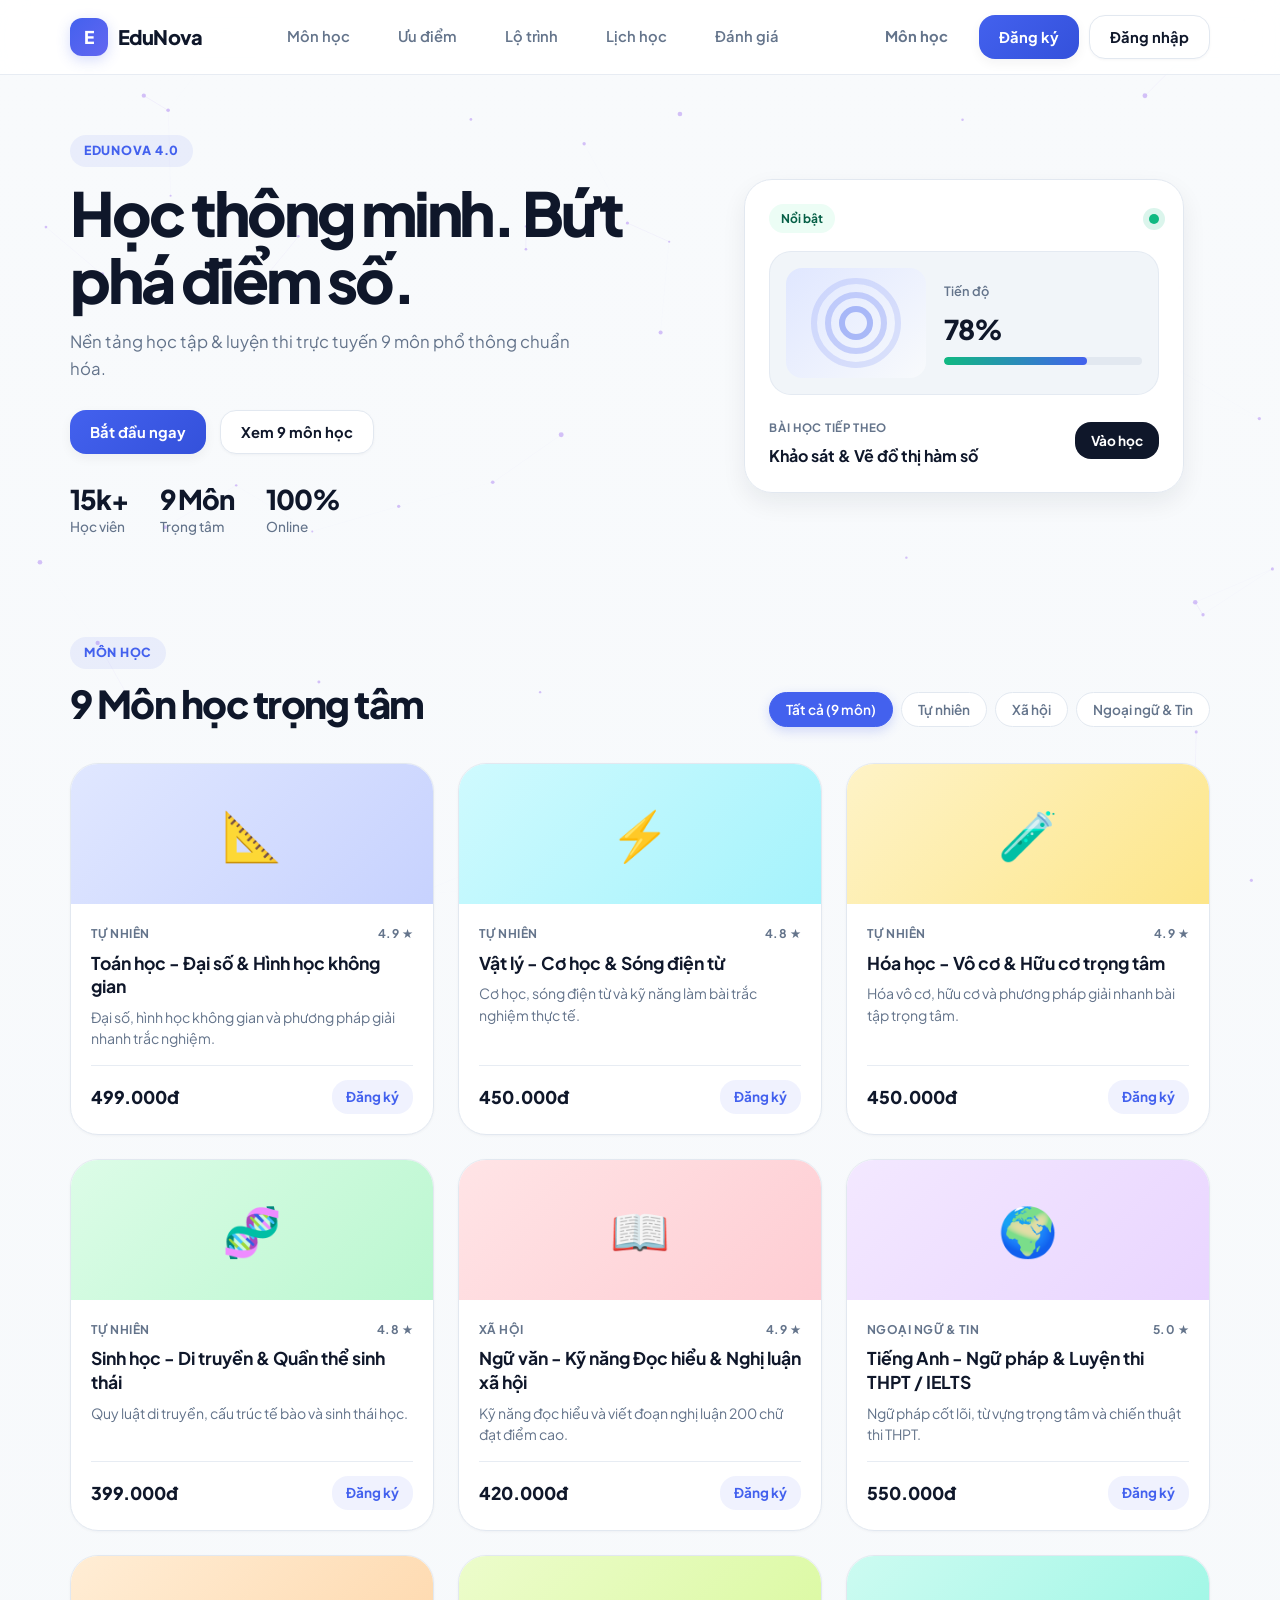
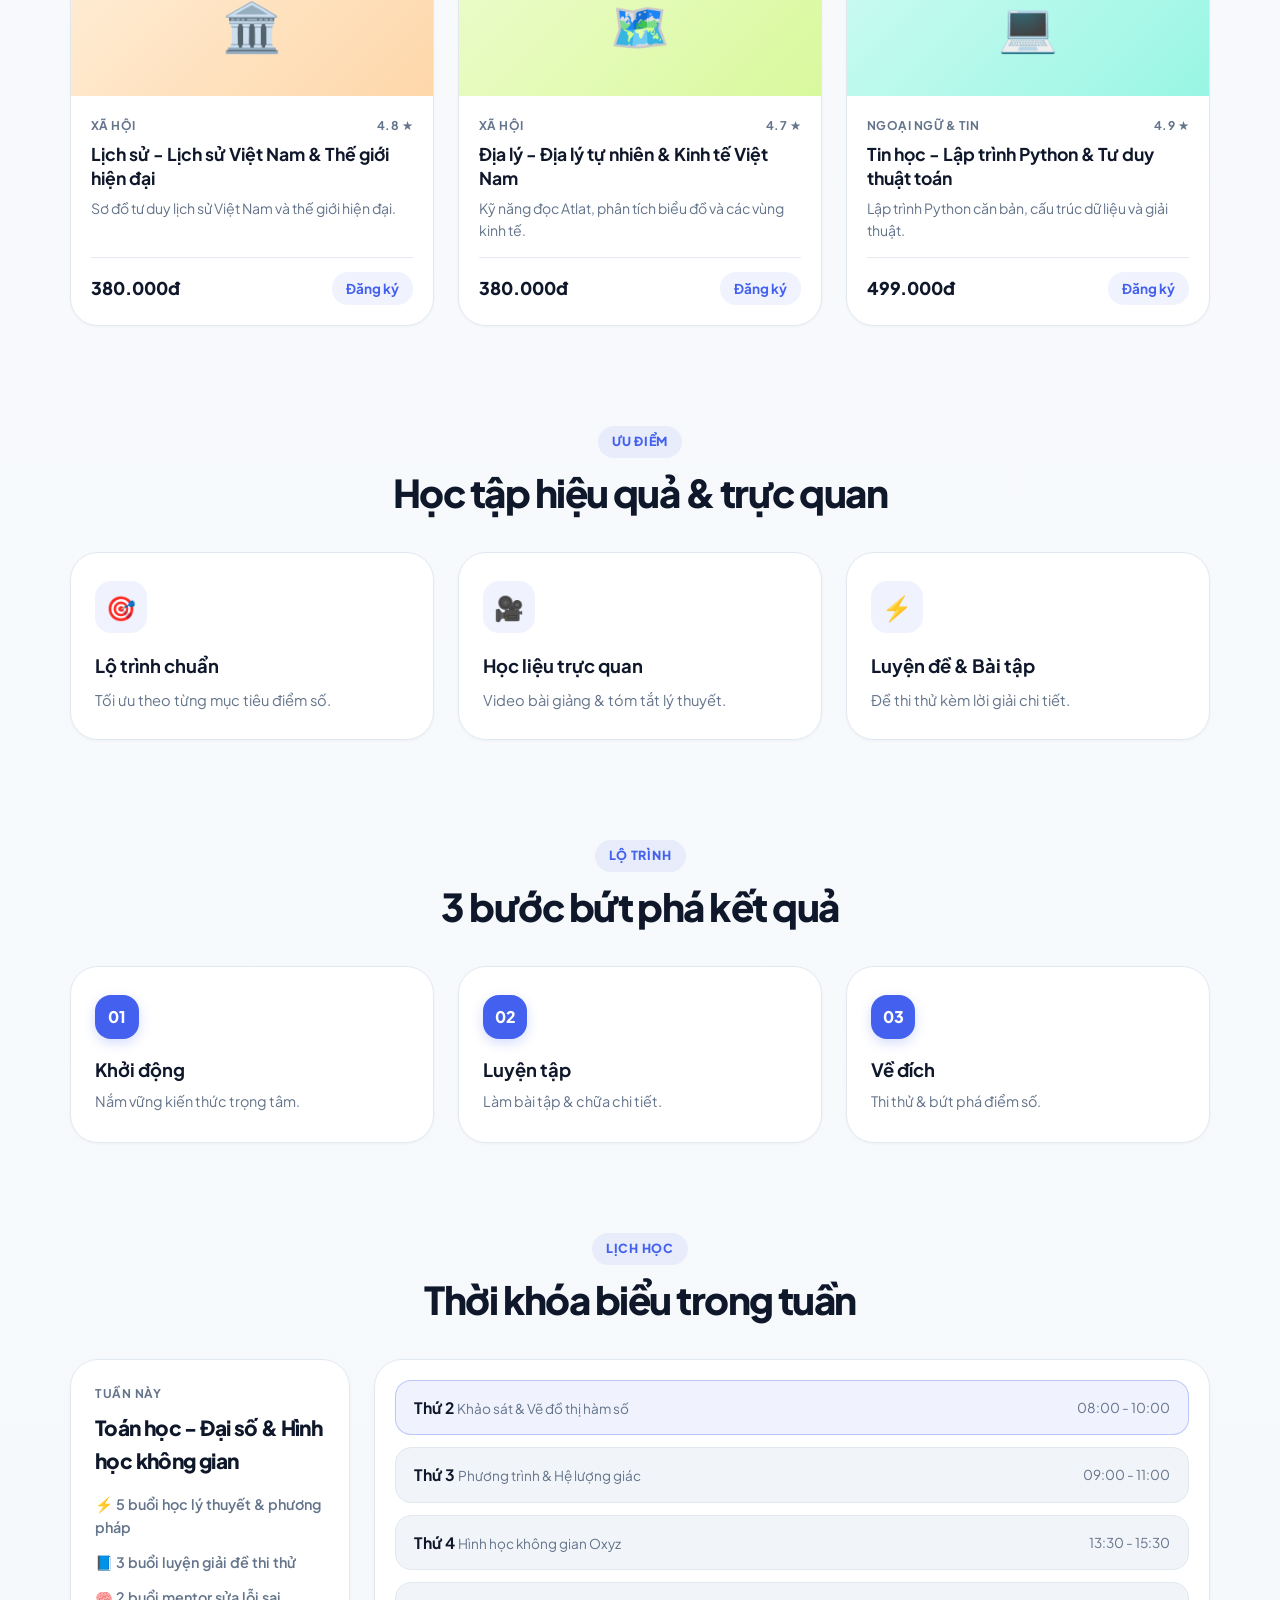
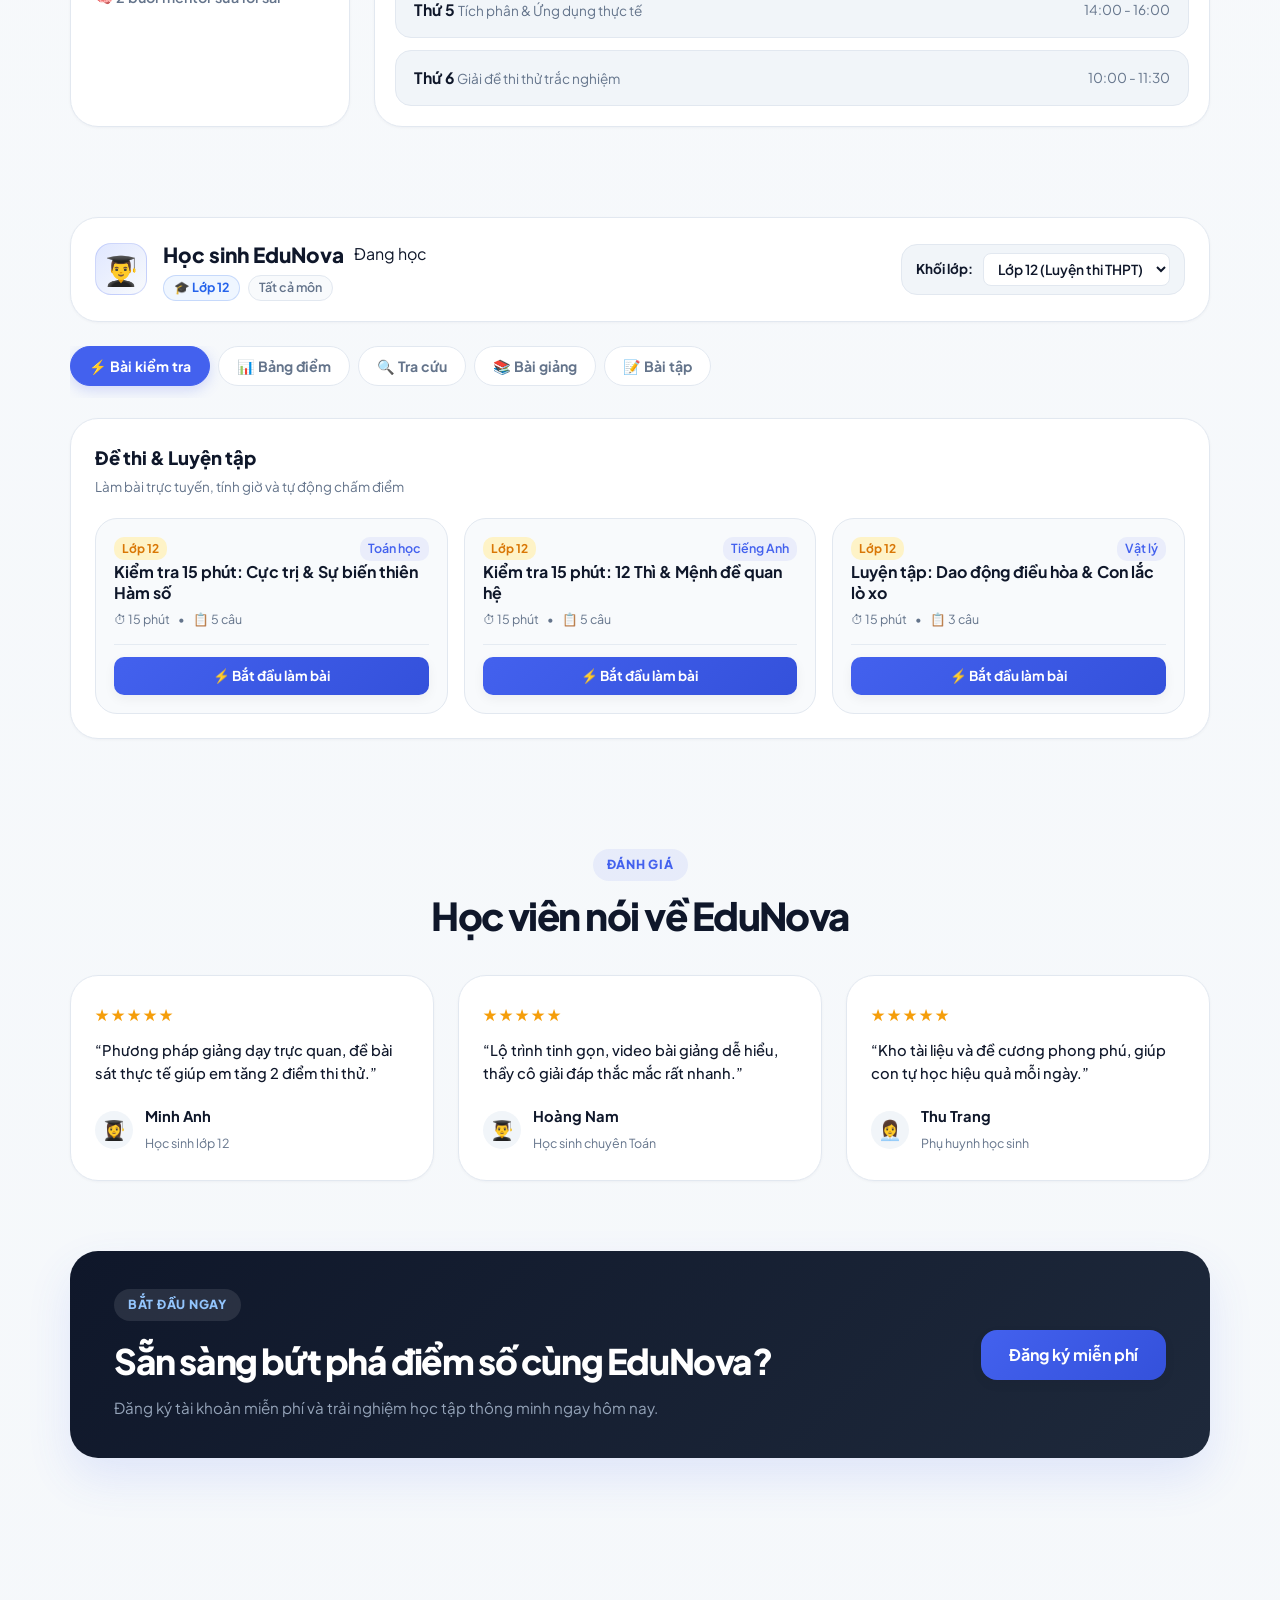
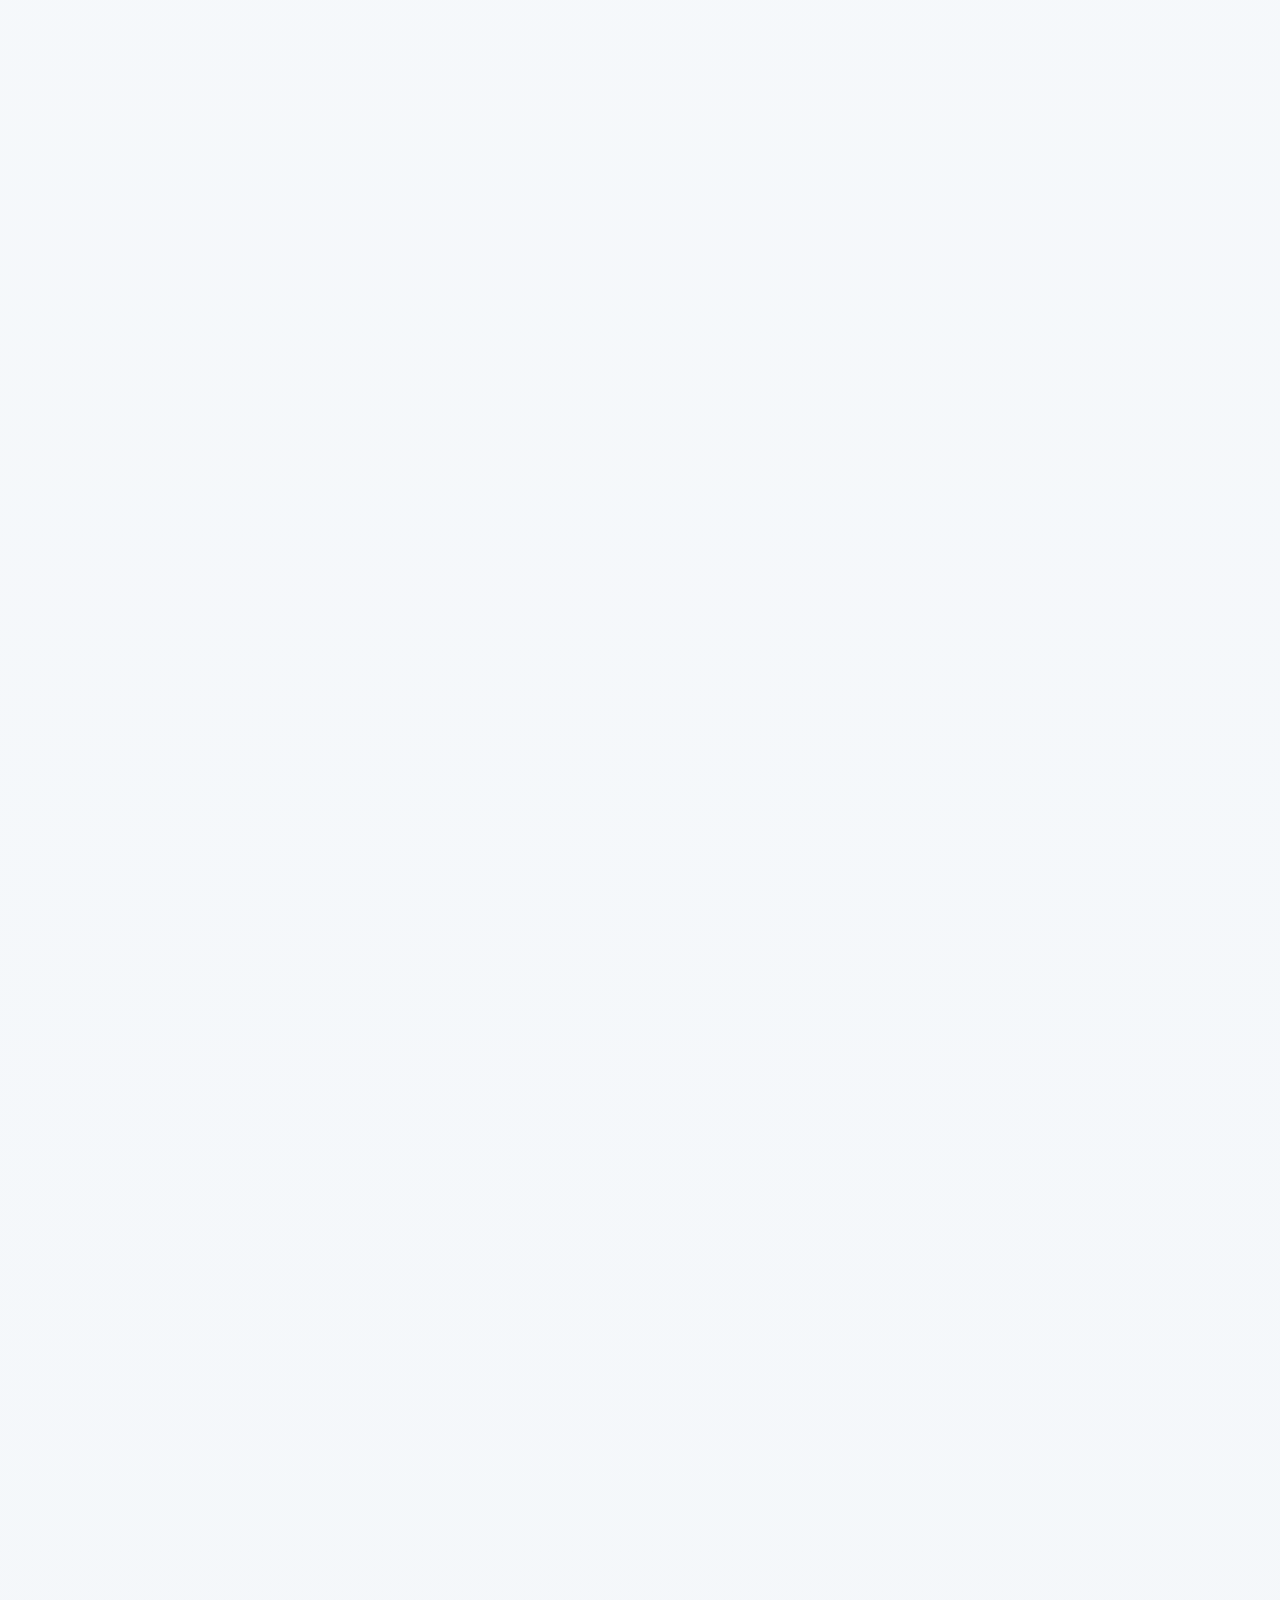
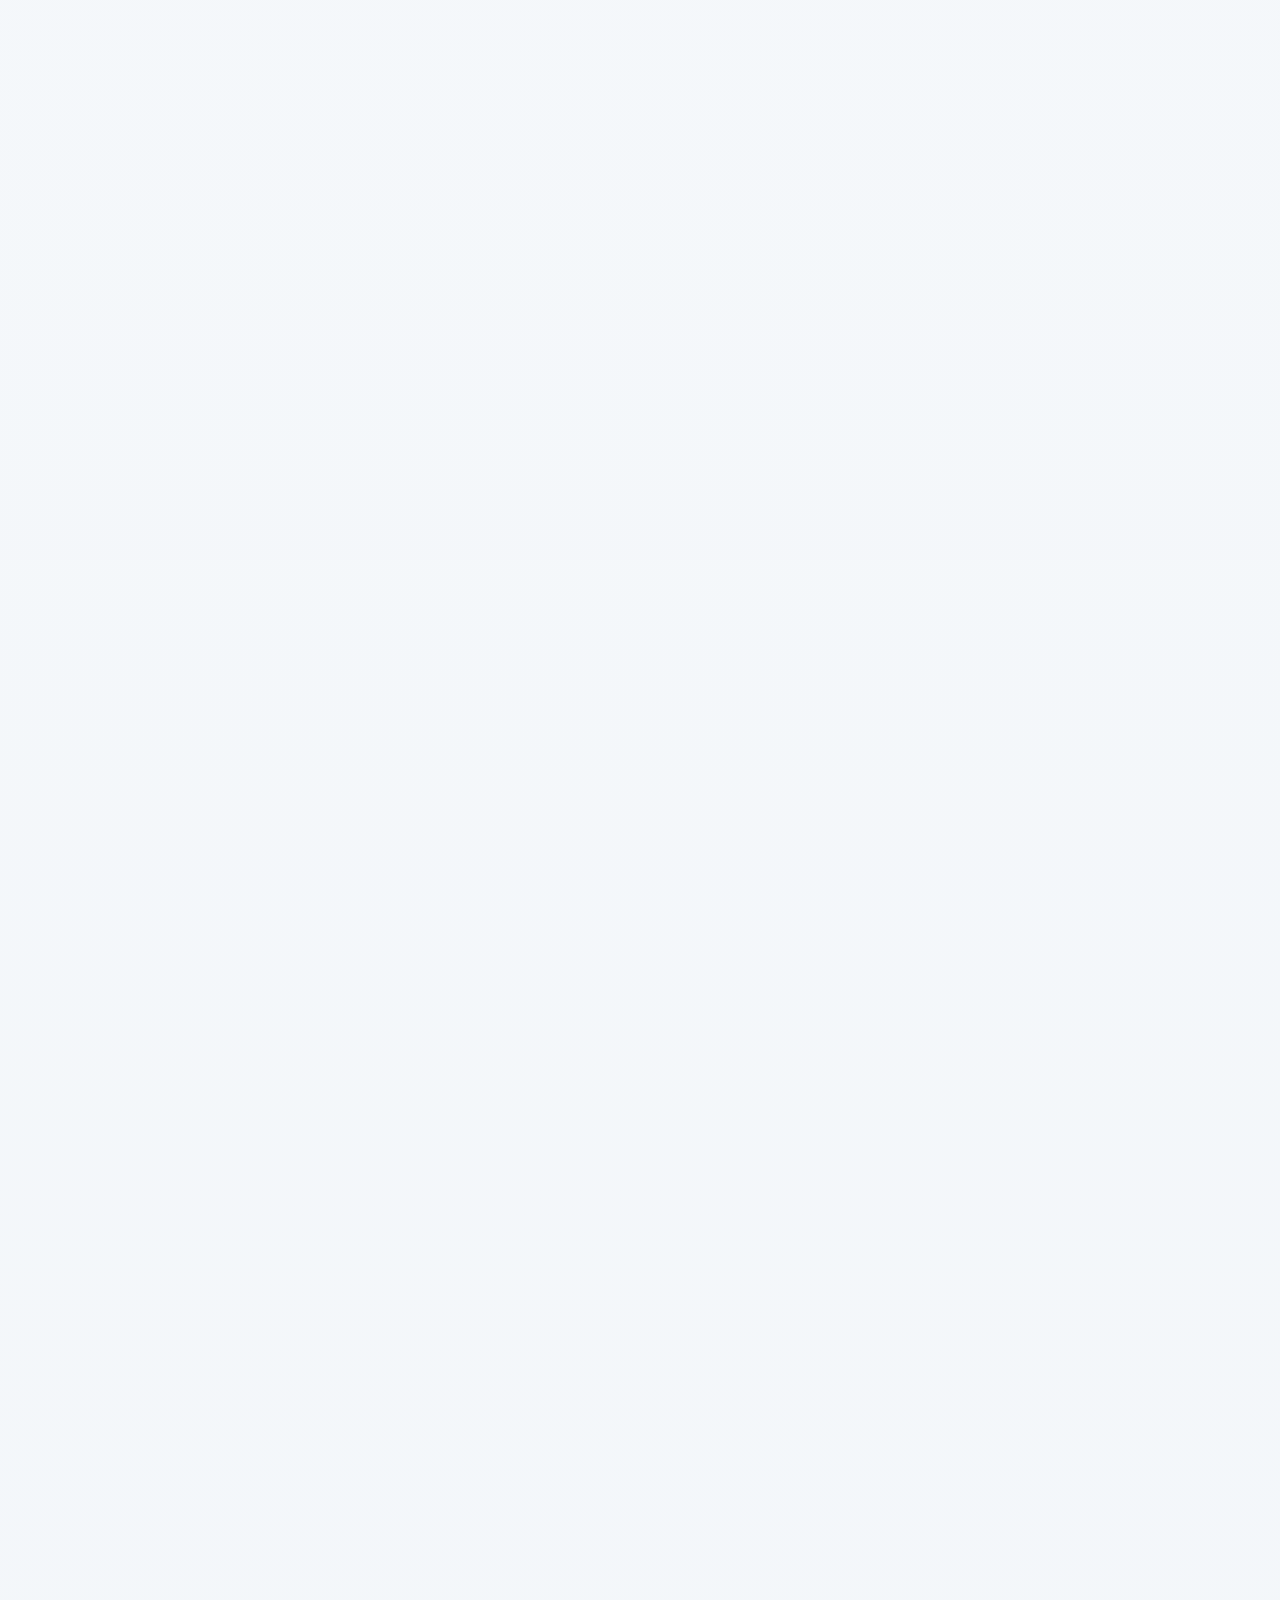
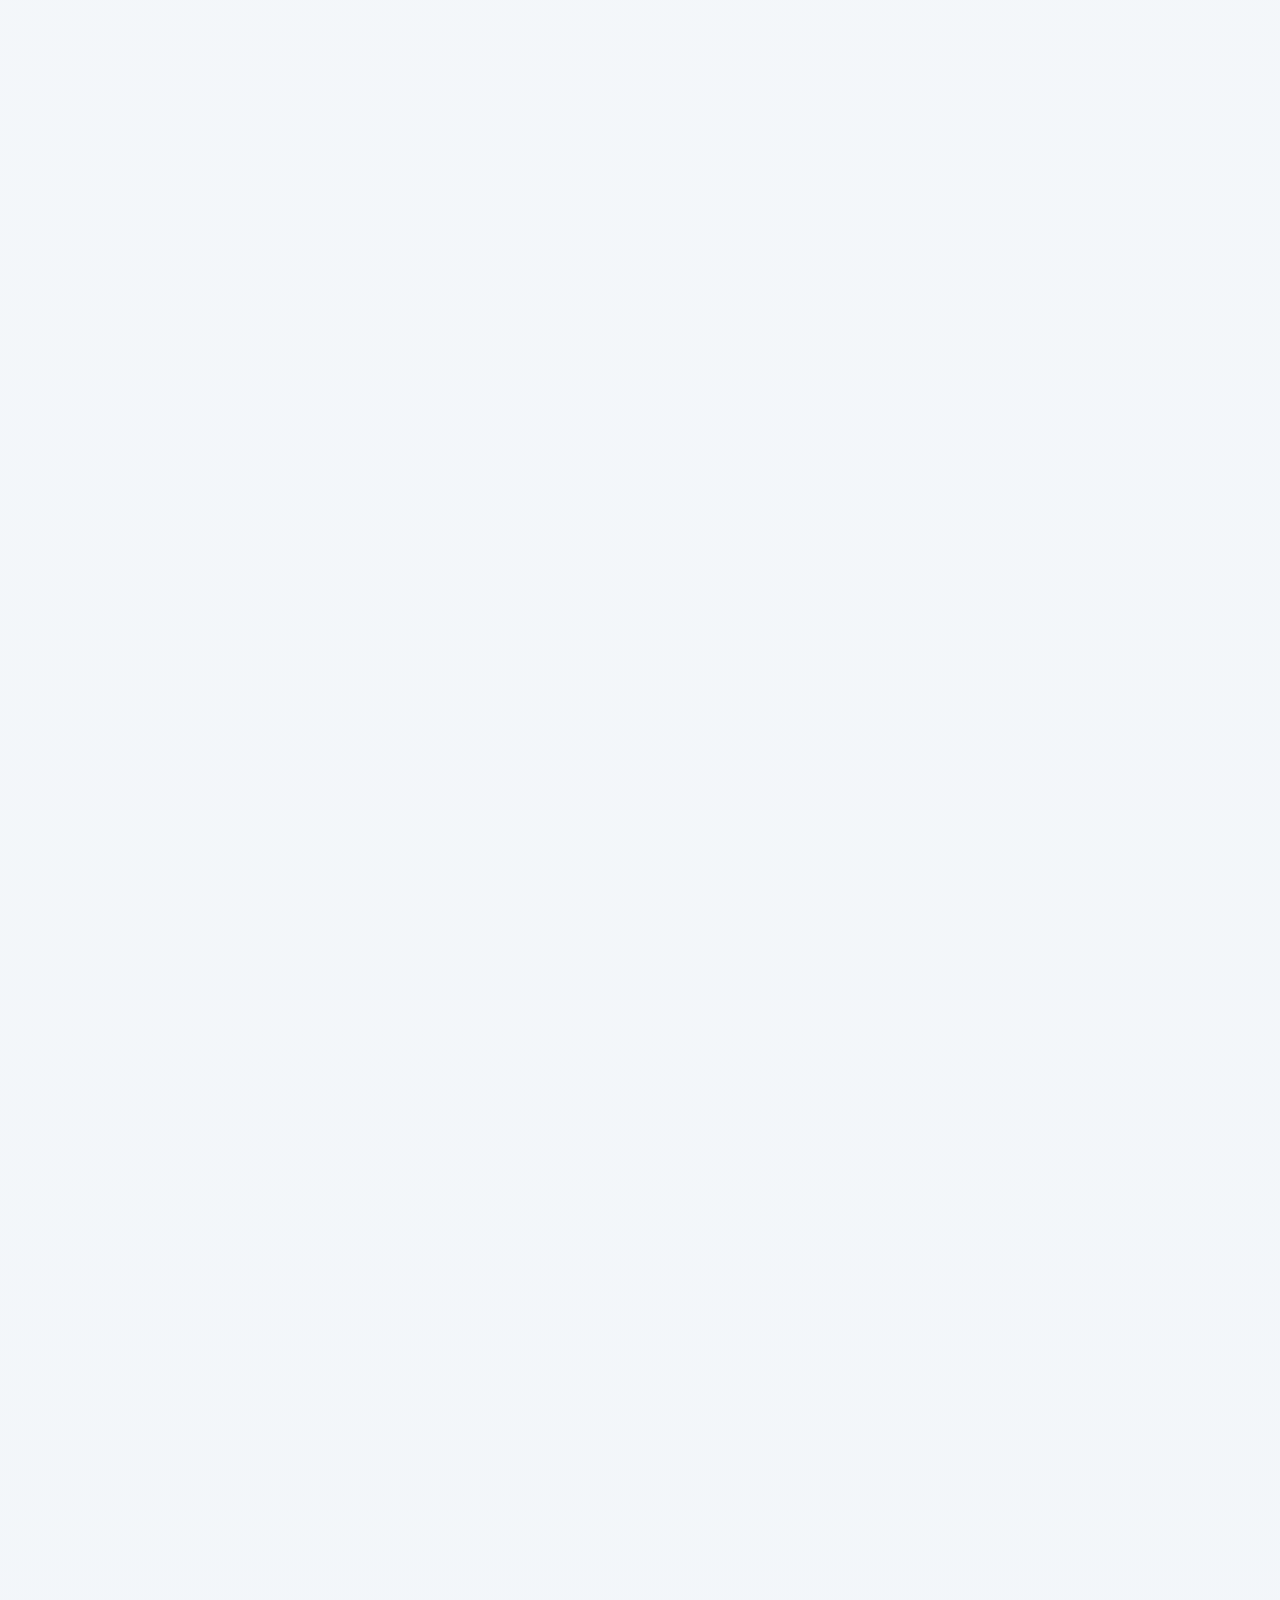
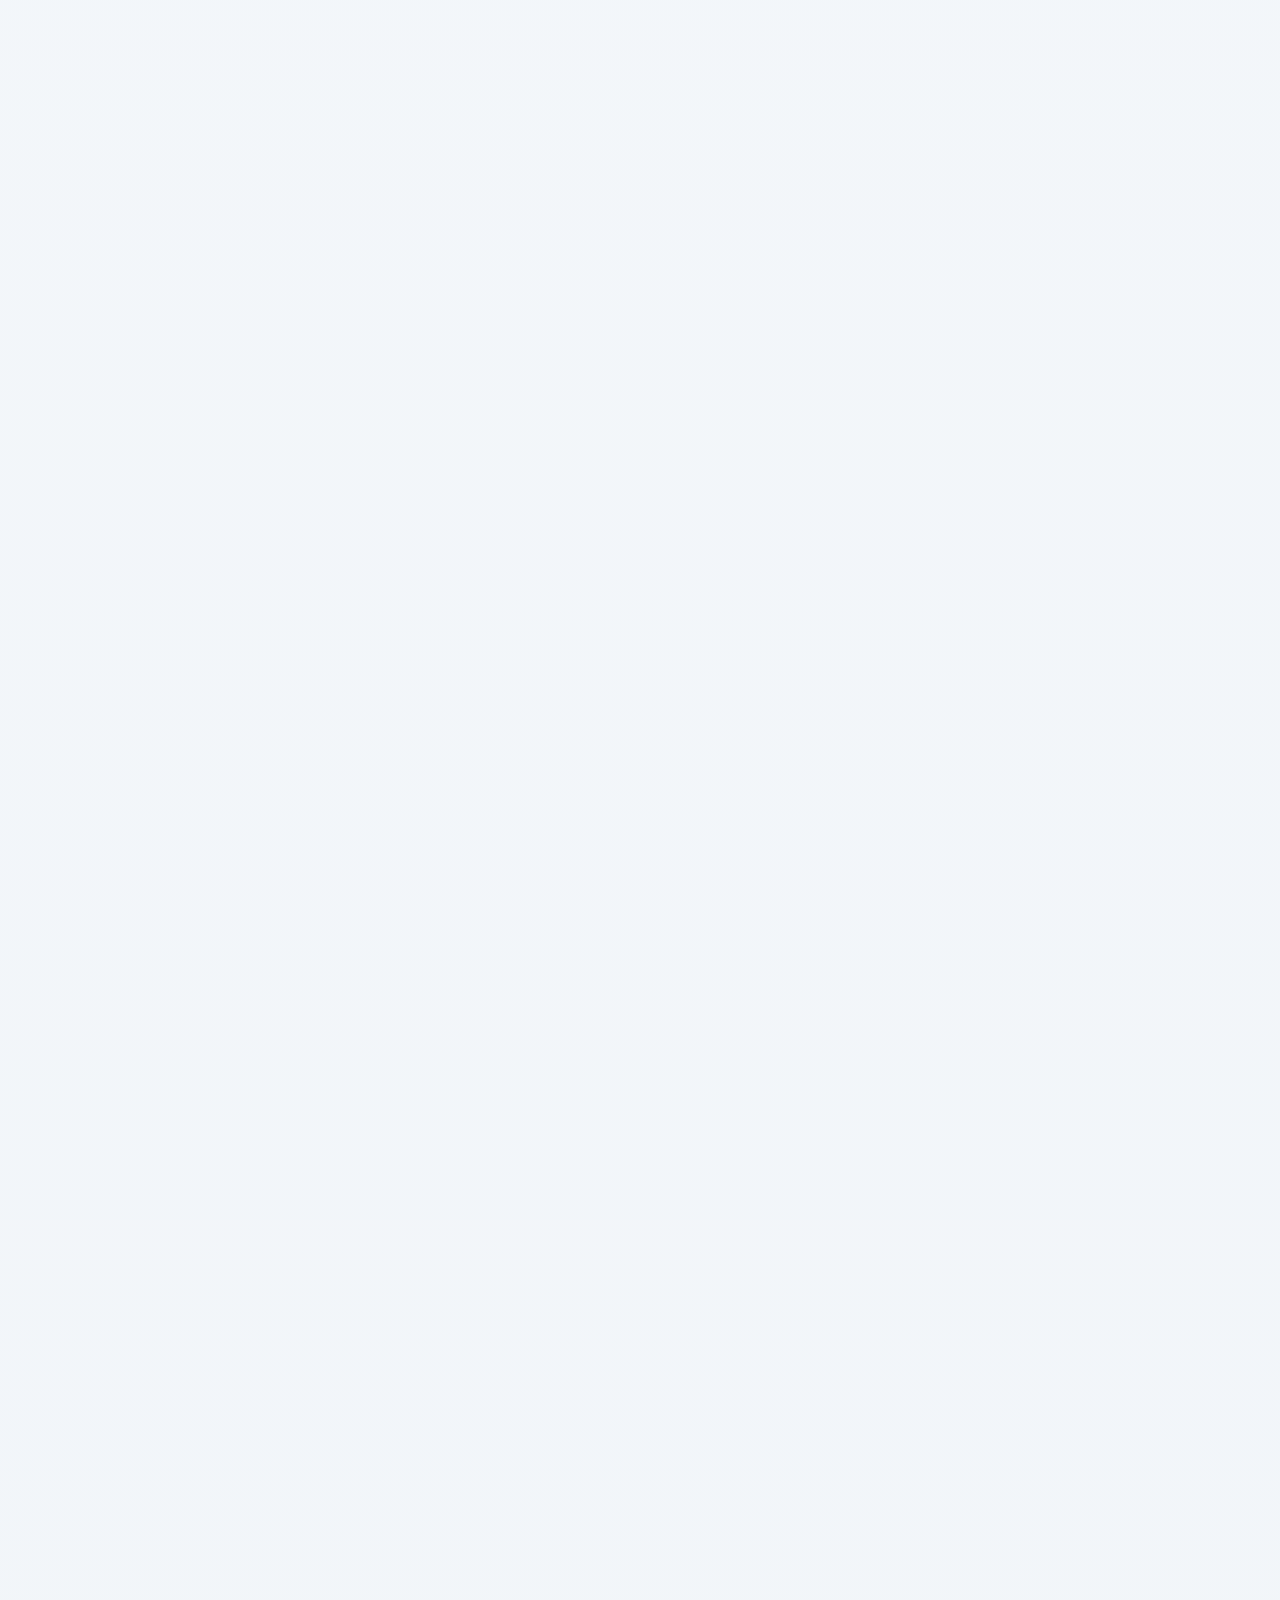
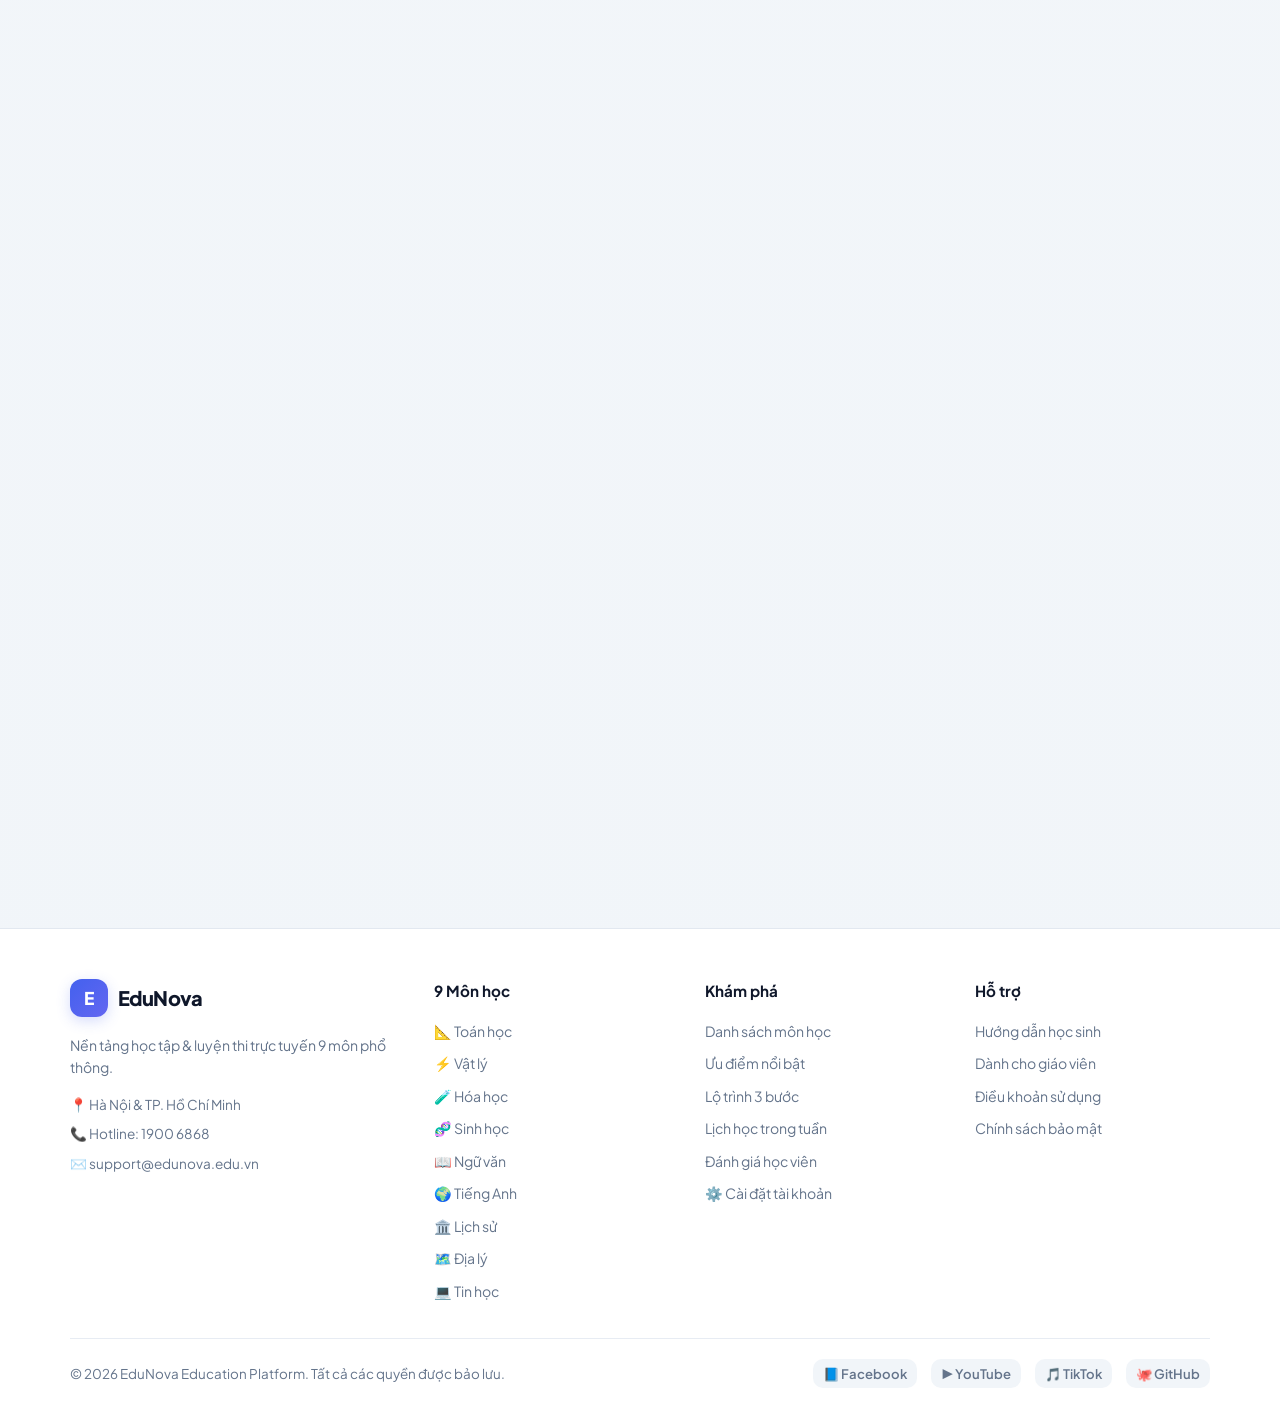
==== commit 86e0c81d: "update 10: main menu interactive particle grid, remove quiz exit button, auto exit quiz and switch t" ====
--- a/index.html
+++ b/index.html
@@ -59,6 +59,12 @@
       </div>
     </div>
 
+    <!-- Main Menu Interactive Particle Grid Canvas (Persistent Background) -->
+    <canvas id="mainMenuParticleCanvas" class="main-menu-particle-canvas"></canvas>
+
+    <!-- Global Toast Notification -->
+    <div id="globalToast" class="global-toast hidden" role="status" aria-live="polite"></div>
+
     <header class="site-header">
       <div class="container nav">
         <div class="brand">
@@ -385,19 +391,19 @@
           <!-- Student Navigation Tabs -->
           <div class="student-nav-tabs">
             <button class="student-tab-btn active" data-target-tab="tabStudentQuizzes">
-              ⚡ Luyện tập & Kiểm tra
+              ⚡ Bài kiểm tra
             </button>
             <button class="student-tab-btn" data-target-tab="tabStudentGradebook">
-              📊 Bảng điểm & Lịch sử
+              📊 Bảng điểm
             </button>
             <button class="student-tab-btn" data-target-tab="tabStudentQnA">
-              🔍 Tra cứu câu hỏi
+              🔍 Tra cứu
             </button>
             <button class="student-tab-btn" data-target-tab="tabStudentMaterials">
-              📚 Bài giảng & Lý thuyết
+              📚 Bài giảng
             </button>
             <button class="student-tab-btn" data-target-tab="tabStudentAssignments">
-              📝 Bài tập được giao
+              📝 Bài tập
             </button>
           </div>
 
@@ -405,8 +411,8 @@
           <div class="student-tab-panel active" id="tabStudentQuizzes">
             <div class="tab-panel-header">
               <div>
-                <h3>Đề kiểm tra & Luyện tập trắc nghiệm trực tuyến</h3>
-                <p>Làm bài trực tiếp trên web, tính giờ tự động và chấm điểm tức thì</p>
+                <h3>Đề thi & Luyện tập</h3>
+                <p>Làm bài trực tuyến, tính giờ và tự động chấm điểm</p>
               </div>
             </div>
             <div class="quiz-grid" id="studentQuizList">
@@ -418,8 +424,8 @@
           <div class="student-tab-panel" id="tabStudentGradebook" style="display: none;">
             <div class="tab-panel-header">
               <div>
-                <h3>Bảng điểm & Lịch sử kết quả học tập</h3>
-                <p>Tổng hợp điểm số các bài kiểm tra trắc nghiệm và bài tập tự luận</p>
+                <h3>Bảng điểm</h3>
+                <p>Lịch sử điểm số các bài kiểm tra đã làm</p>
               </div>
             </div>
             <div class="gradebook-container" id="studentGradebookContainer">
@@ -431,8 +437,8 @@
           <div class="student-tab-panel" id="tabStudentQnA" style="display: none;">
             <div class="tab-panel-header">
               <div>
-                <h3>Tra cứu câu hỏi & Hướng dẫn giải</h3>
-                <p>Tìm kiếm câu hỏi trọng tâm, công thức và phương pháp giải chi tiết</p>
+                <h3>Tra cứu câu hỏi</h3>
+                <p>Tìm kiếm công thức và phương pháp giải nhanh</p>
               </div>
             </div>
 
@@ -464,8 +470,8 @@
           <div class="student-tab-panel" id="tabStudentMaterials" style="display: none;">
             <div class="tab-panel-header">
               <div>
-                <h3>Kho học liệu & Video bài giảng</h3>
-                <p>Tài liệu tóm tắt kiến thức lý thuyết và bài giảng của giáo viên</p>
+                <h3>Bài giảng & Lý thuyết</h3>
+                <p>Tài liệu tóm tắt kiến thức trọng tâm</p>
               </div>
             </div>
             <div class="student-materials-box" id="studentMaterialList">
@@ -477,8 +483,8 @@
           <div class="student-tab-panel" id="tabStudentAssignments" style="display: none;">
             <div class="tab-panel-header">
               <div>
-                <h3>Bài tập tự luận được giao</h3>
-                <p>Nộp link bài làm và nhận phản hồi, nhận xét từ giáo viên</p>
+                <h3>Bài tập về nhà</h3>
+                <p>Danh sách bài tập và nộp bài làm</p>
               </div>
             </div>
             <div class="student-assignment-box" id="studentAssignmentList">
@@ -895,9 +901,6 @@
             <span class="pulse-dot"></span>
             <strong>🔒 Chế độ thi toàn màn hình bảo mật</strong>
           </div>
-          <button type="button" class="fullscreen-toggle-btn" id="btnToggleFullscreenQuiz" title="Bật/Tắt chế độ toàn màn hình">
-            🖥️ Toàn màn hình
-          </button>
         </div>
 
         <div class="modal-header quiz-modal-header">
--- a/styles.css
+++ b/styles.css
@@ -1654,3 +1654,60 @@
   margin: 0 !important;
   overflow-y: auto;
 }
+
+/* ==========================================================================
+   Main Menu Persistent Interactive Particle Grid & Toast Notification
+   ========================================================================== */
+
+/* Main Menu Canvas */
+.main-menu-particle-canvas {
+  position: fixed;
+  inset: 0;
+  width: 100%;
+  height: 100%;
+  pointer-events: none;
+  z-index: 0;
+  opacity: 0.65;
+}
+
+/* Ensure page sections stay interactive and layered above particle canvas */
+.site-header, main, footer, .modal-overlay {
+  position: relative;
+  z-index: 1;
+}
+
+/* Global Toast Notification */
+.global-toast {
+  position: fixed;
+  top: 24px;
+  right: 24px;
+  z-index: 999999;
+  background: #ffffff;
+  color: #1e1b4b;
+  border-left: 5px solid #7c3aed;
+  box-shadow: 0 14px 40px rgba(124, 58, 237, 0.2), 0 2px 8px rgba(0, 0, 0, 0.05);
+  padding: 14px 22px;
+  border-radius: 14px;
+  font-weight: 700;
+  font-size: 0.92rem;
+  display: flex;
+  align-items: center;
+  gap: 10px;
+  animation: toastSlideIn 0.35s cubic-bezier(0.16, 1, 0.3, 1) both;
+  transition: opacity 0.3s ease, transform 0.3s ease;
+}
+
+.global-toast.hidden {
+  display: none !important;
+}
+
+.global-toast.toast-fade {
+  opacity: 0;
+  transform: translateY(-12px);
+}
+
+@keyframes toastSlideIn {
+  from { opacity: 0; transform: translateY(-20px) scale(0.95); }
+  to { opacity: 1; transform: translateY(0) scale(1); }
+}
+
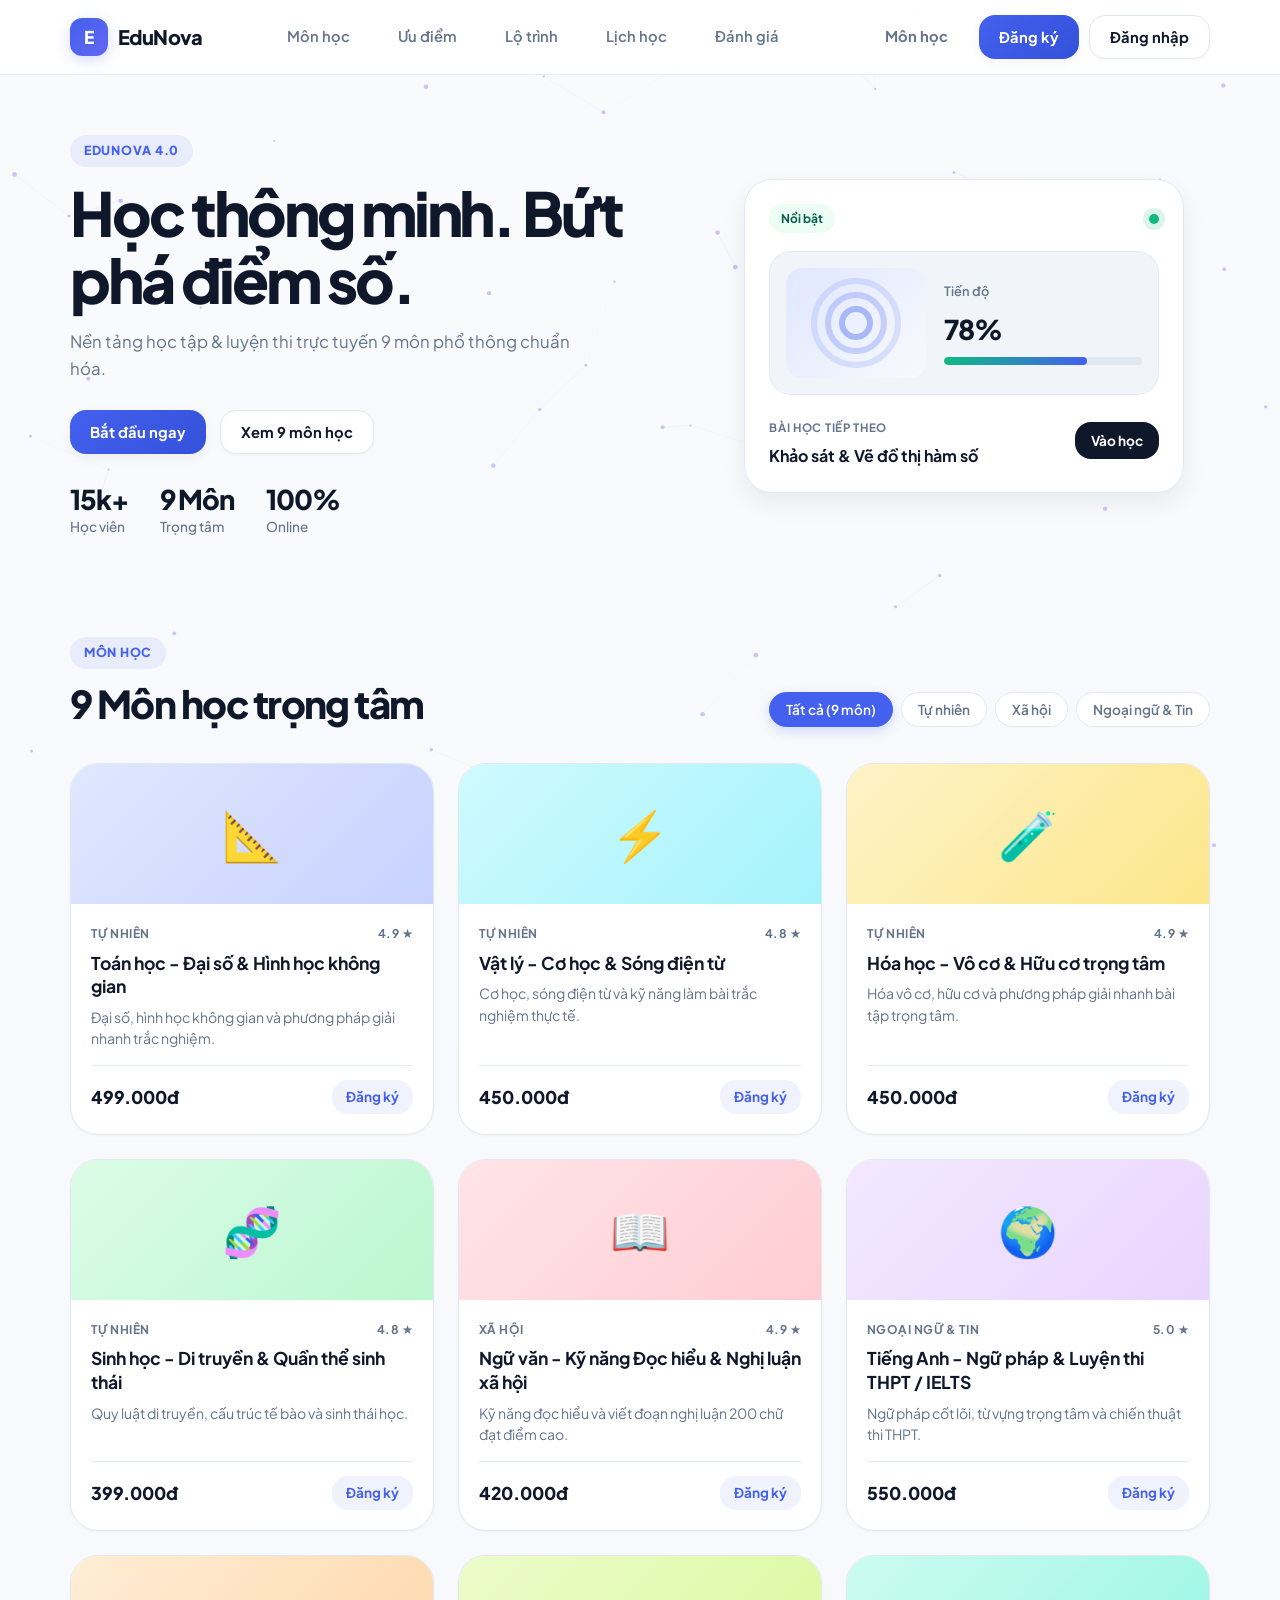
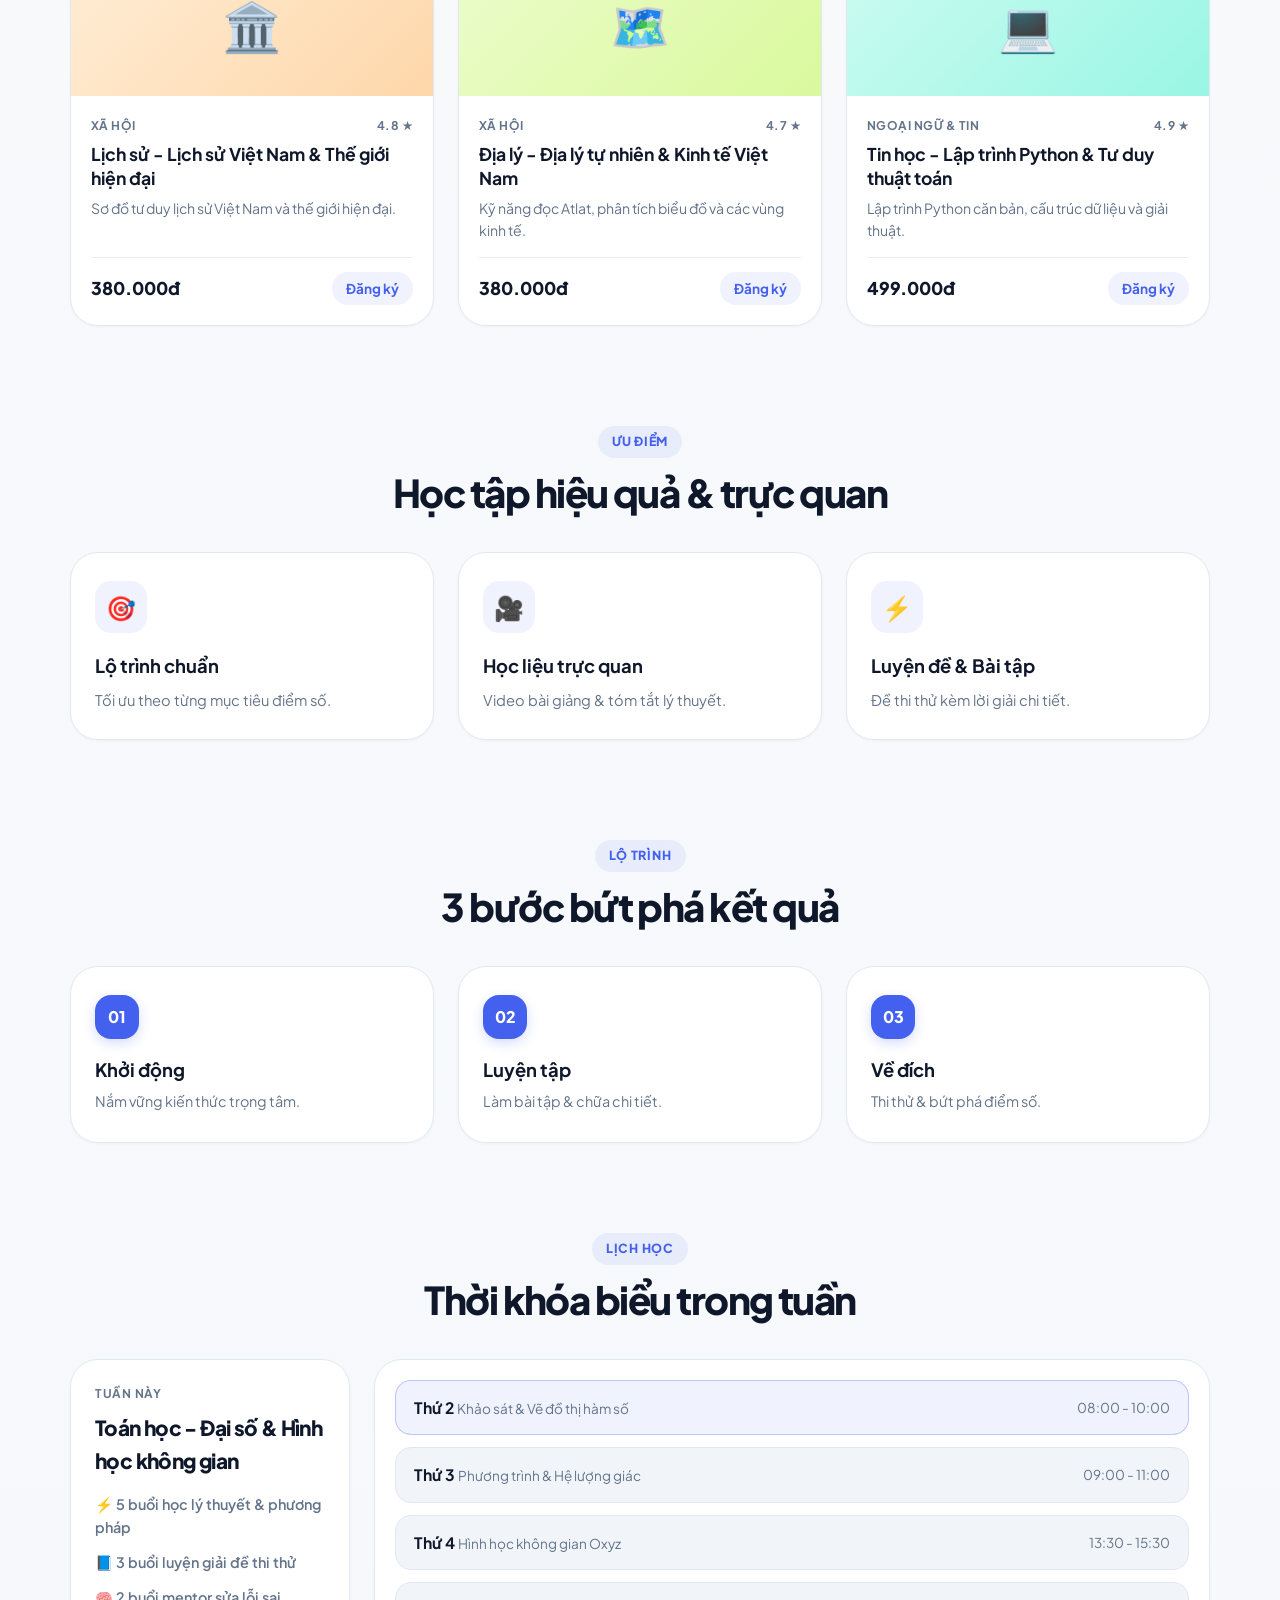
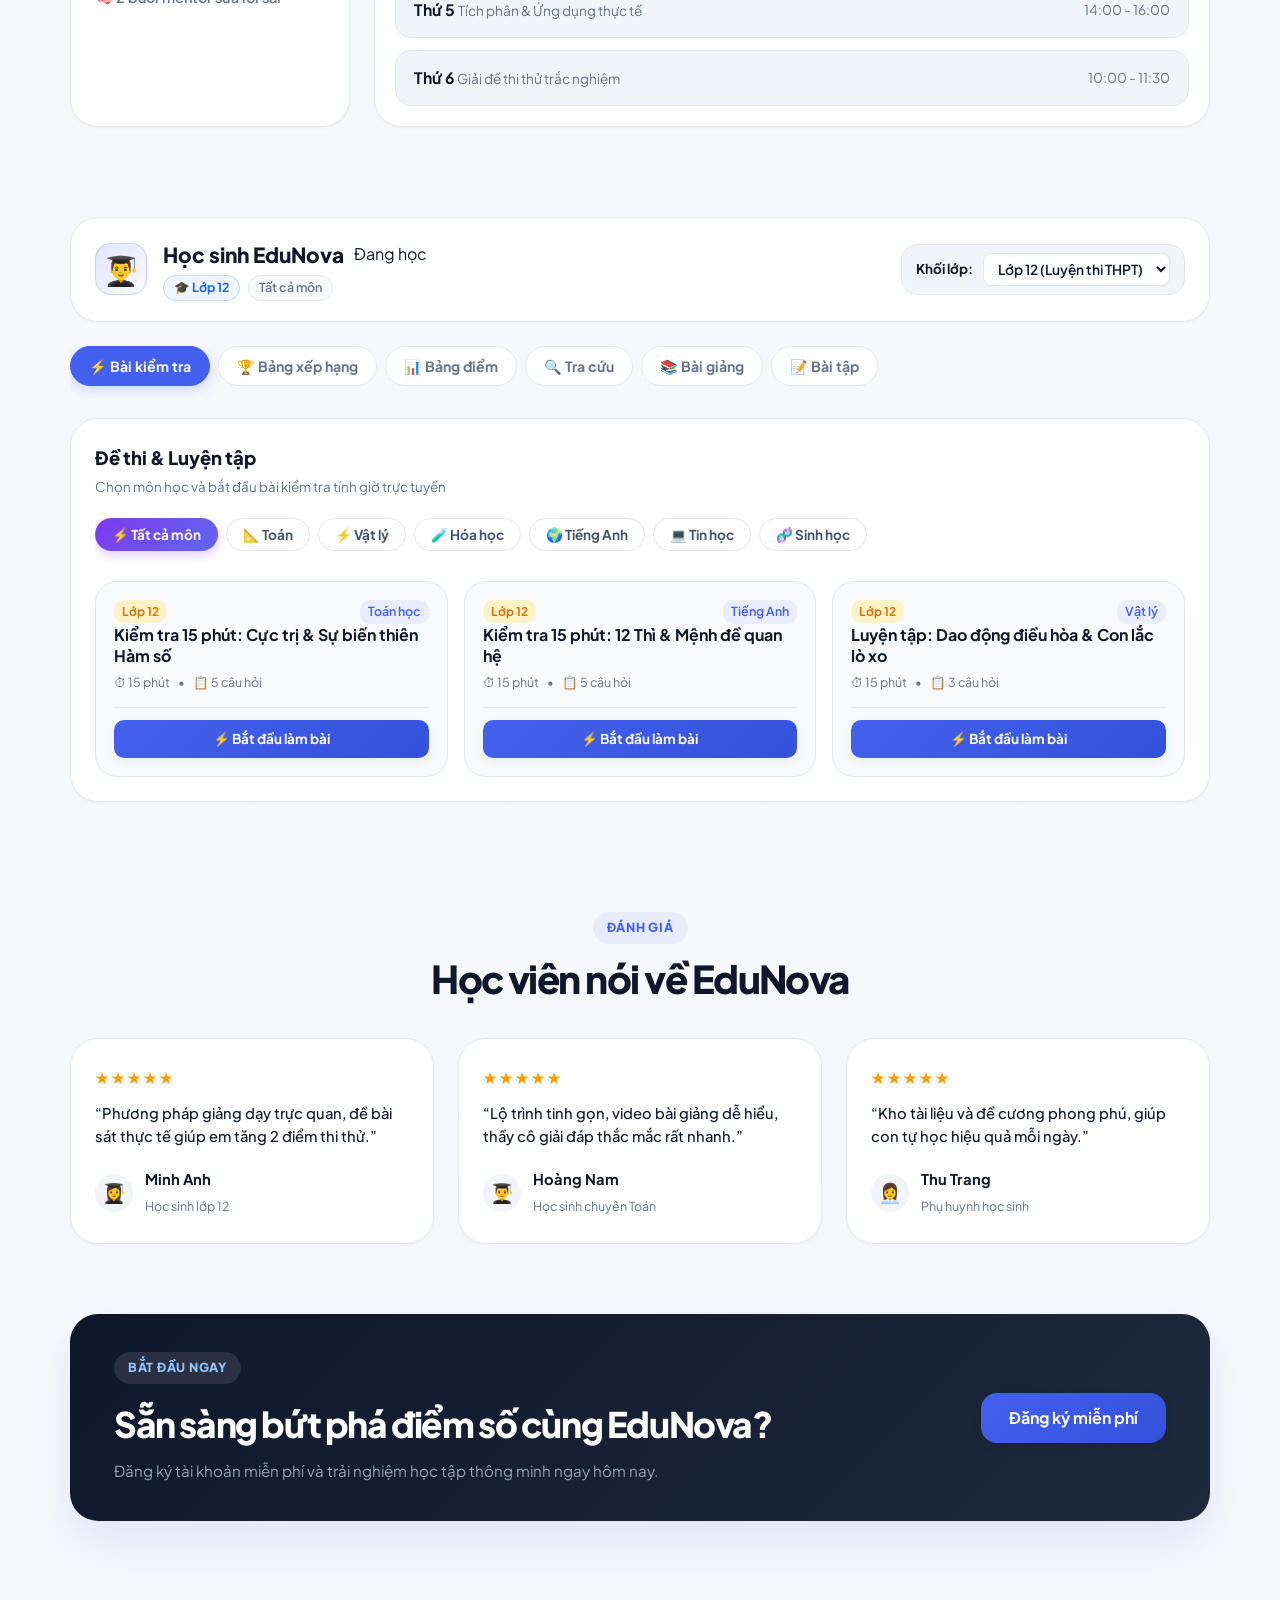
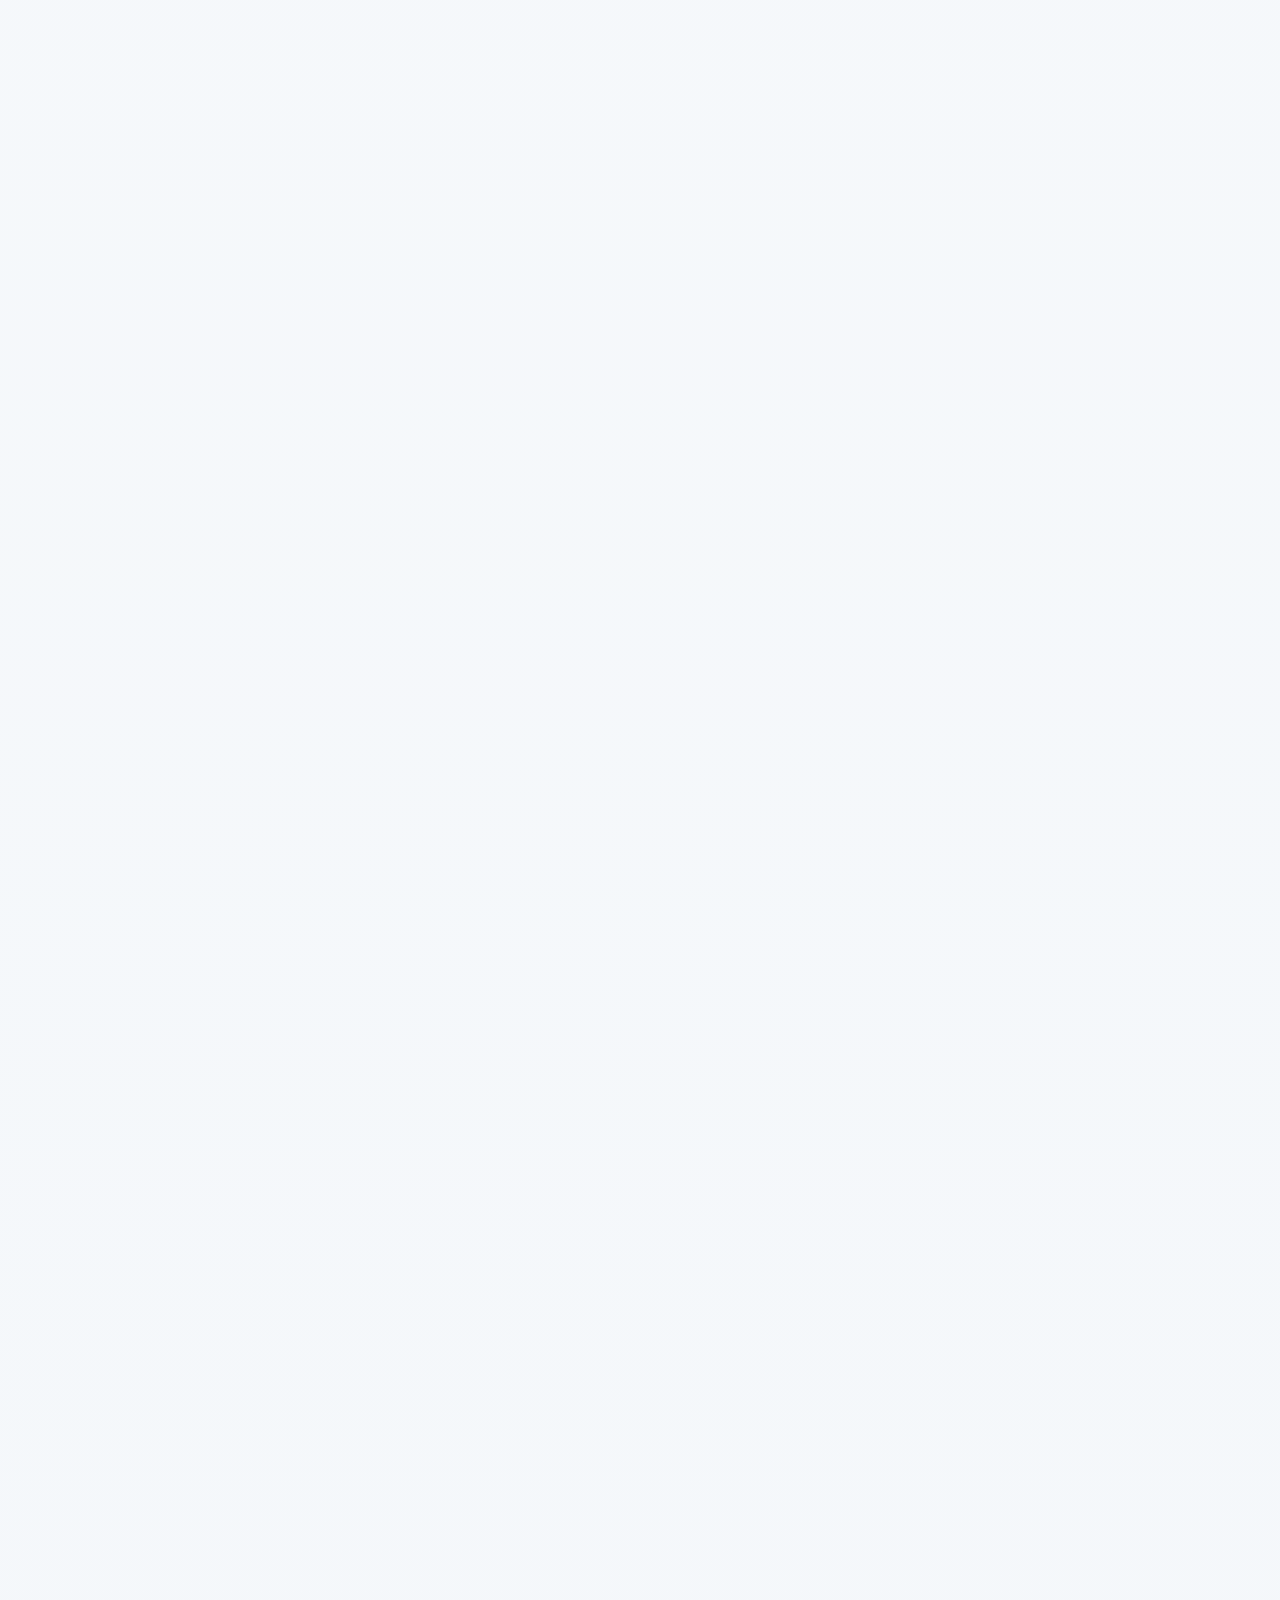
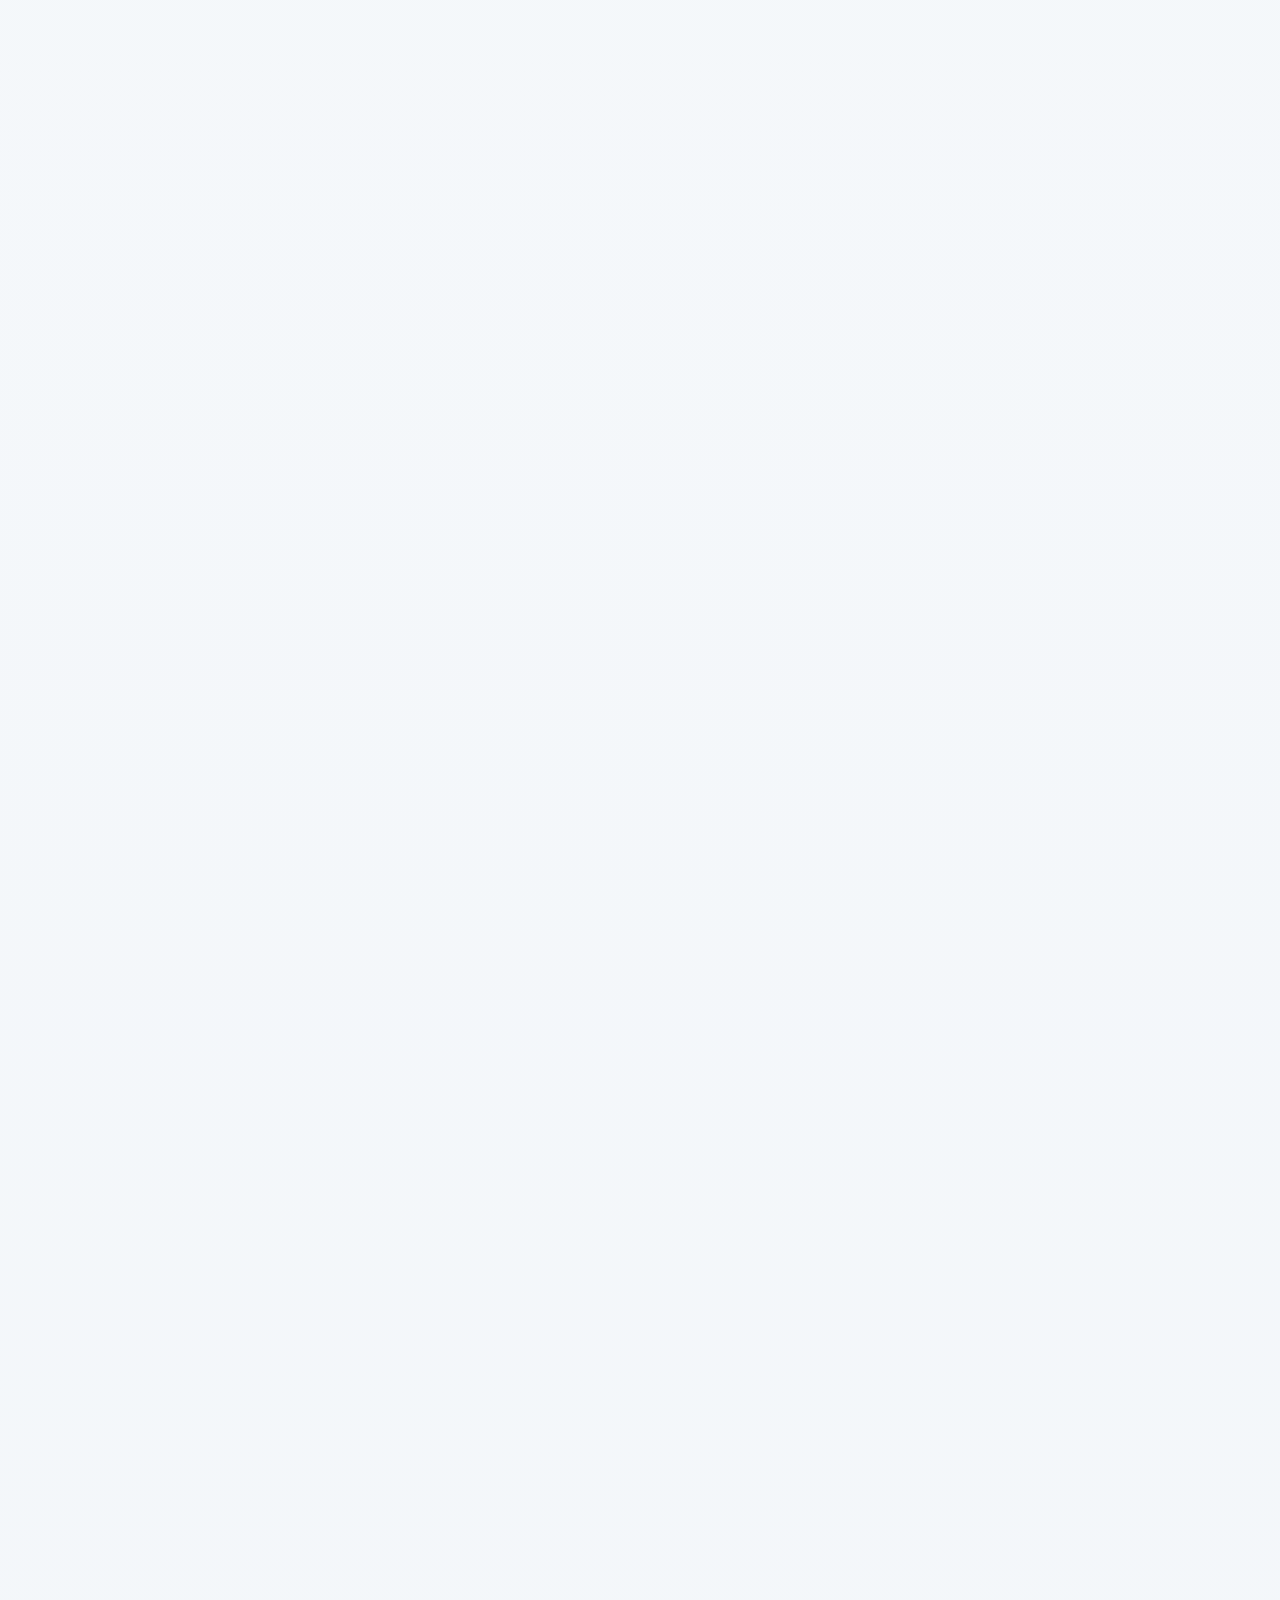
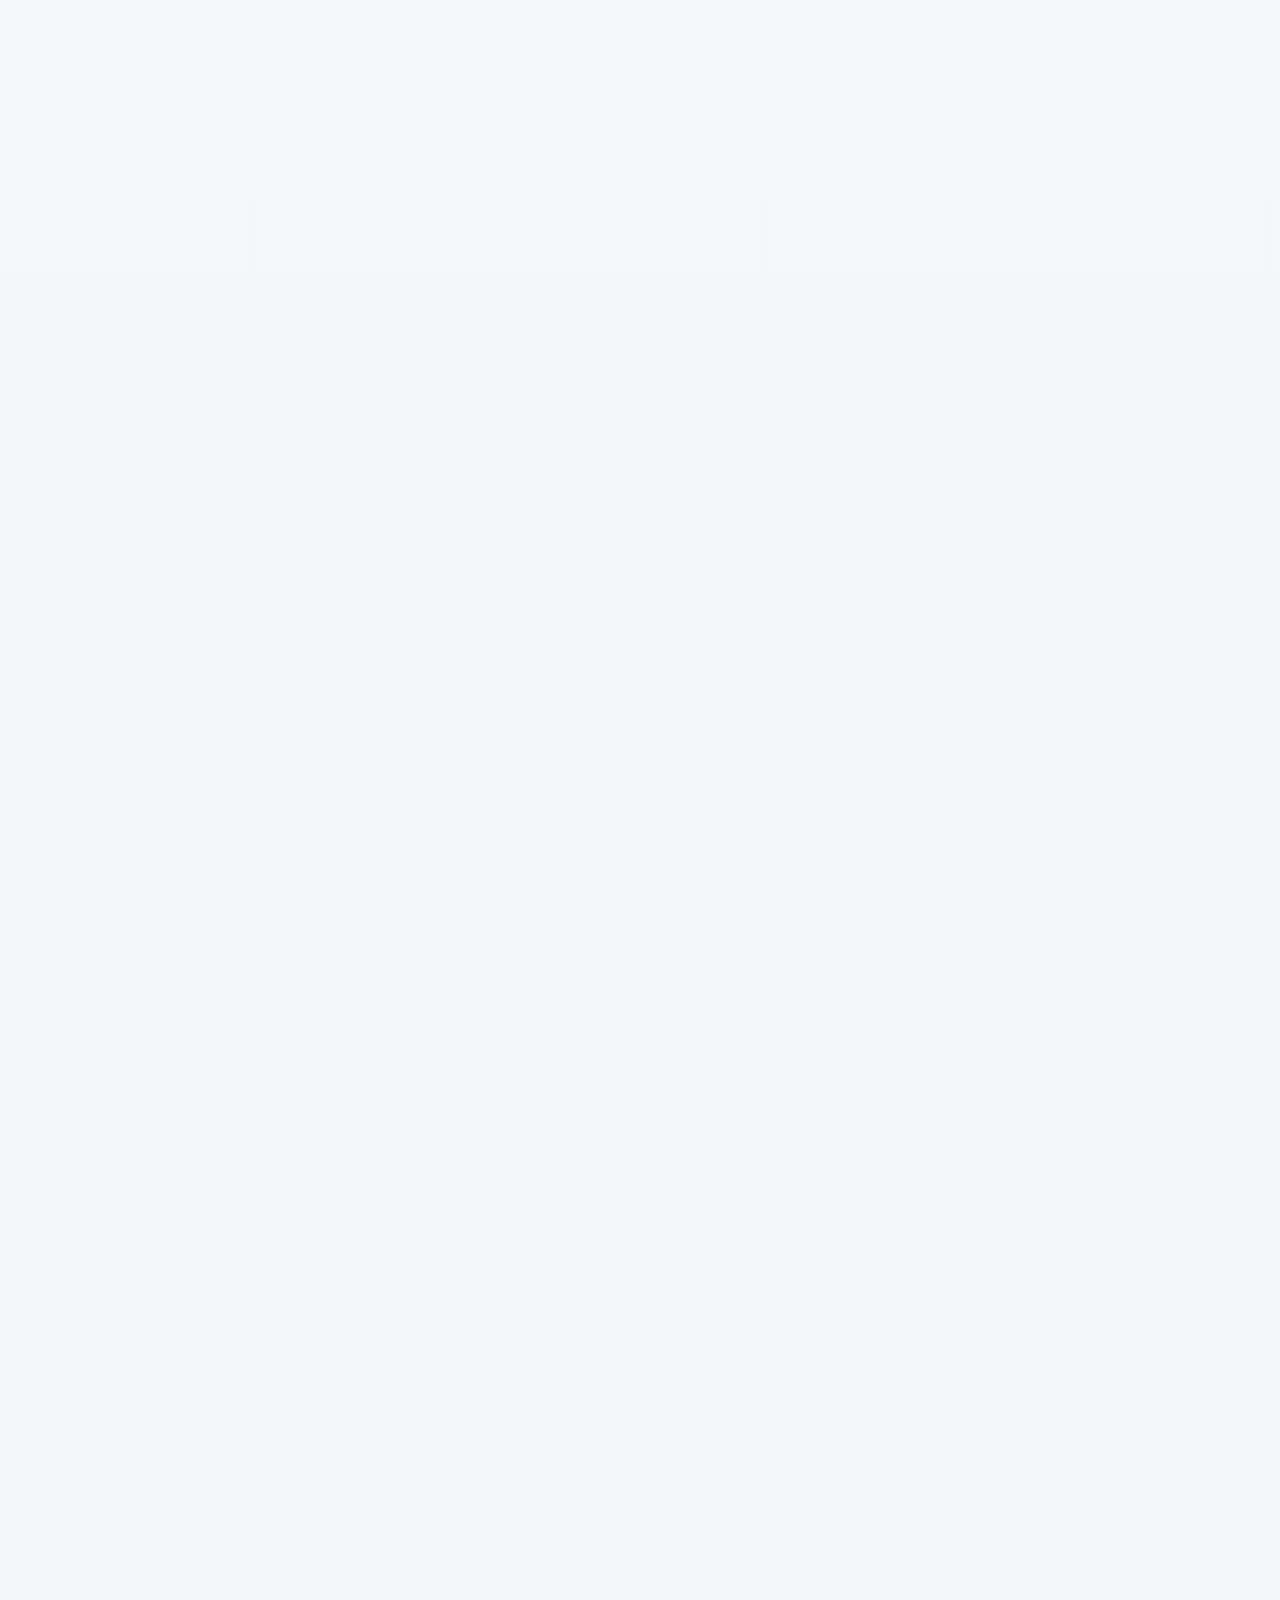
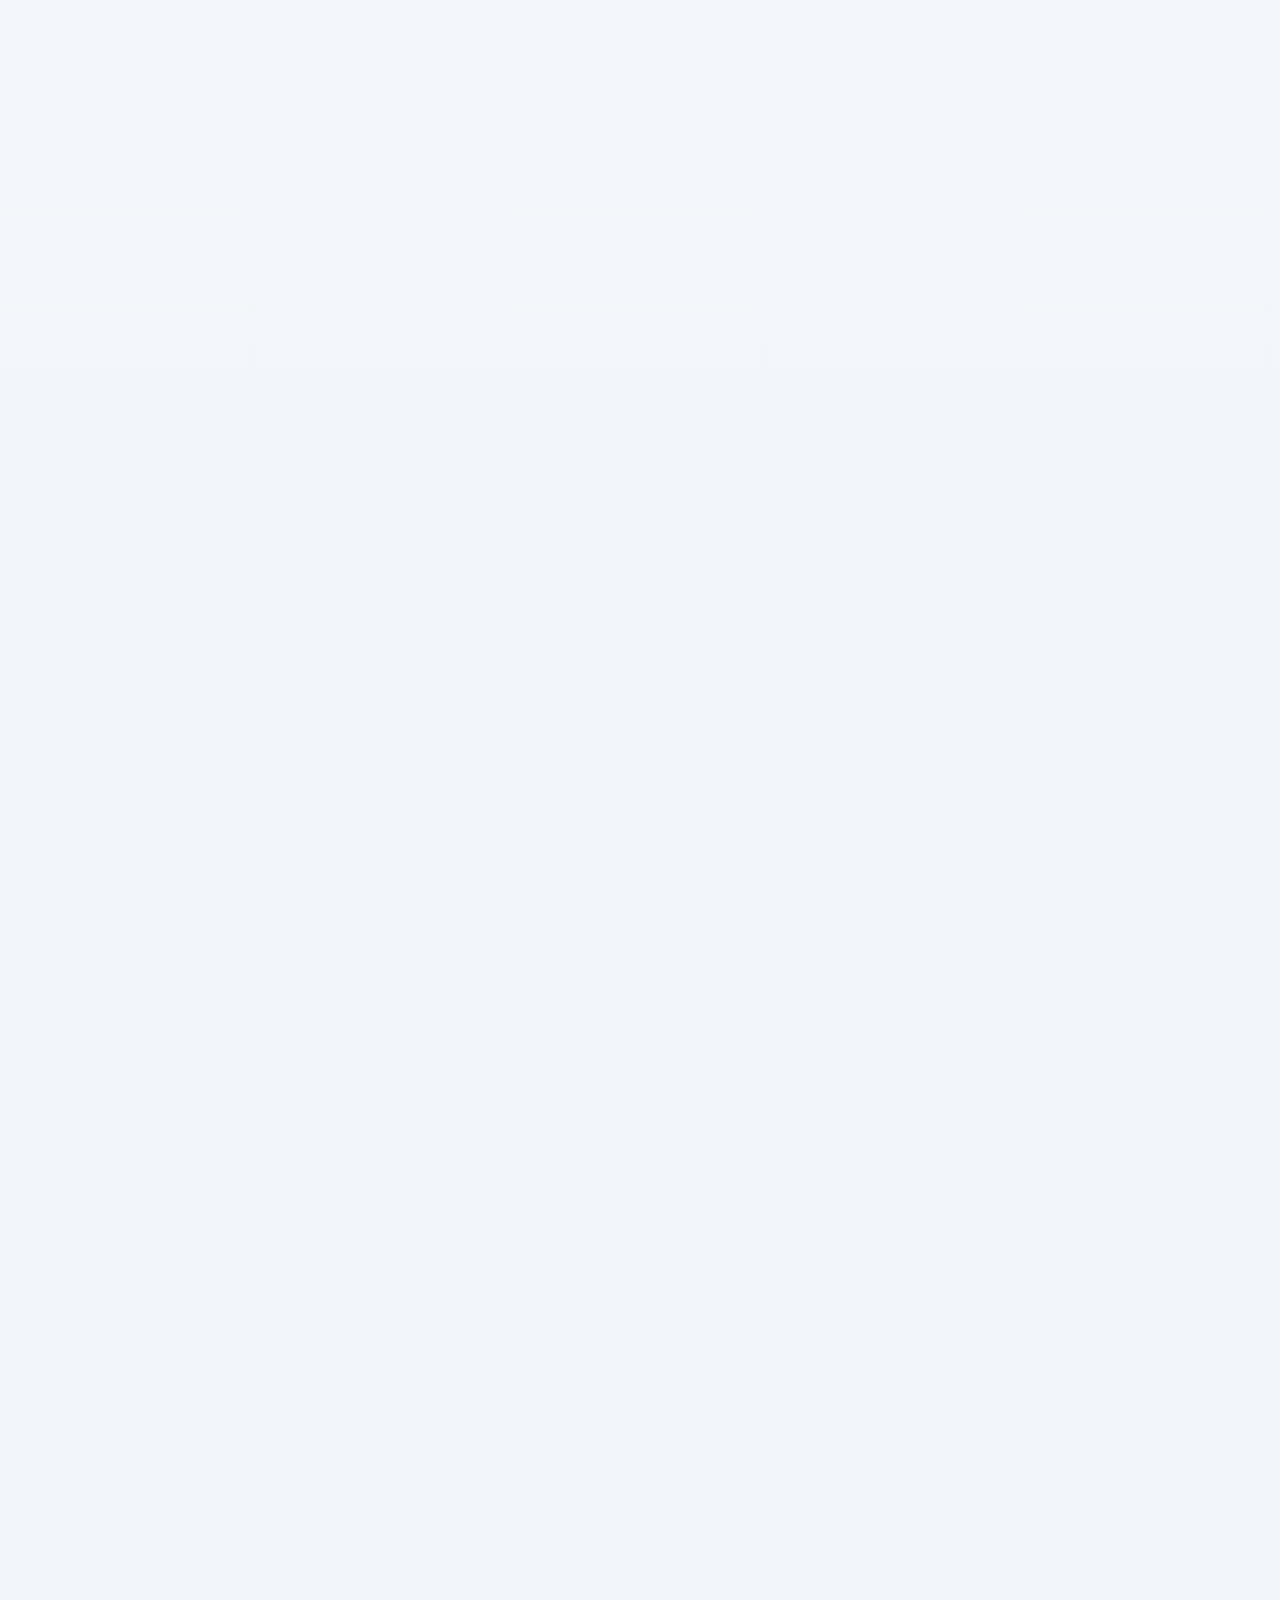
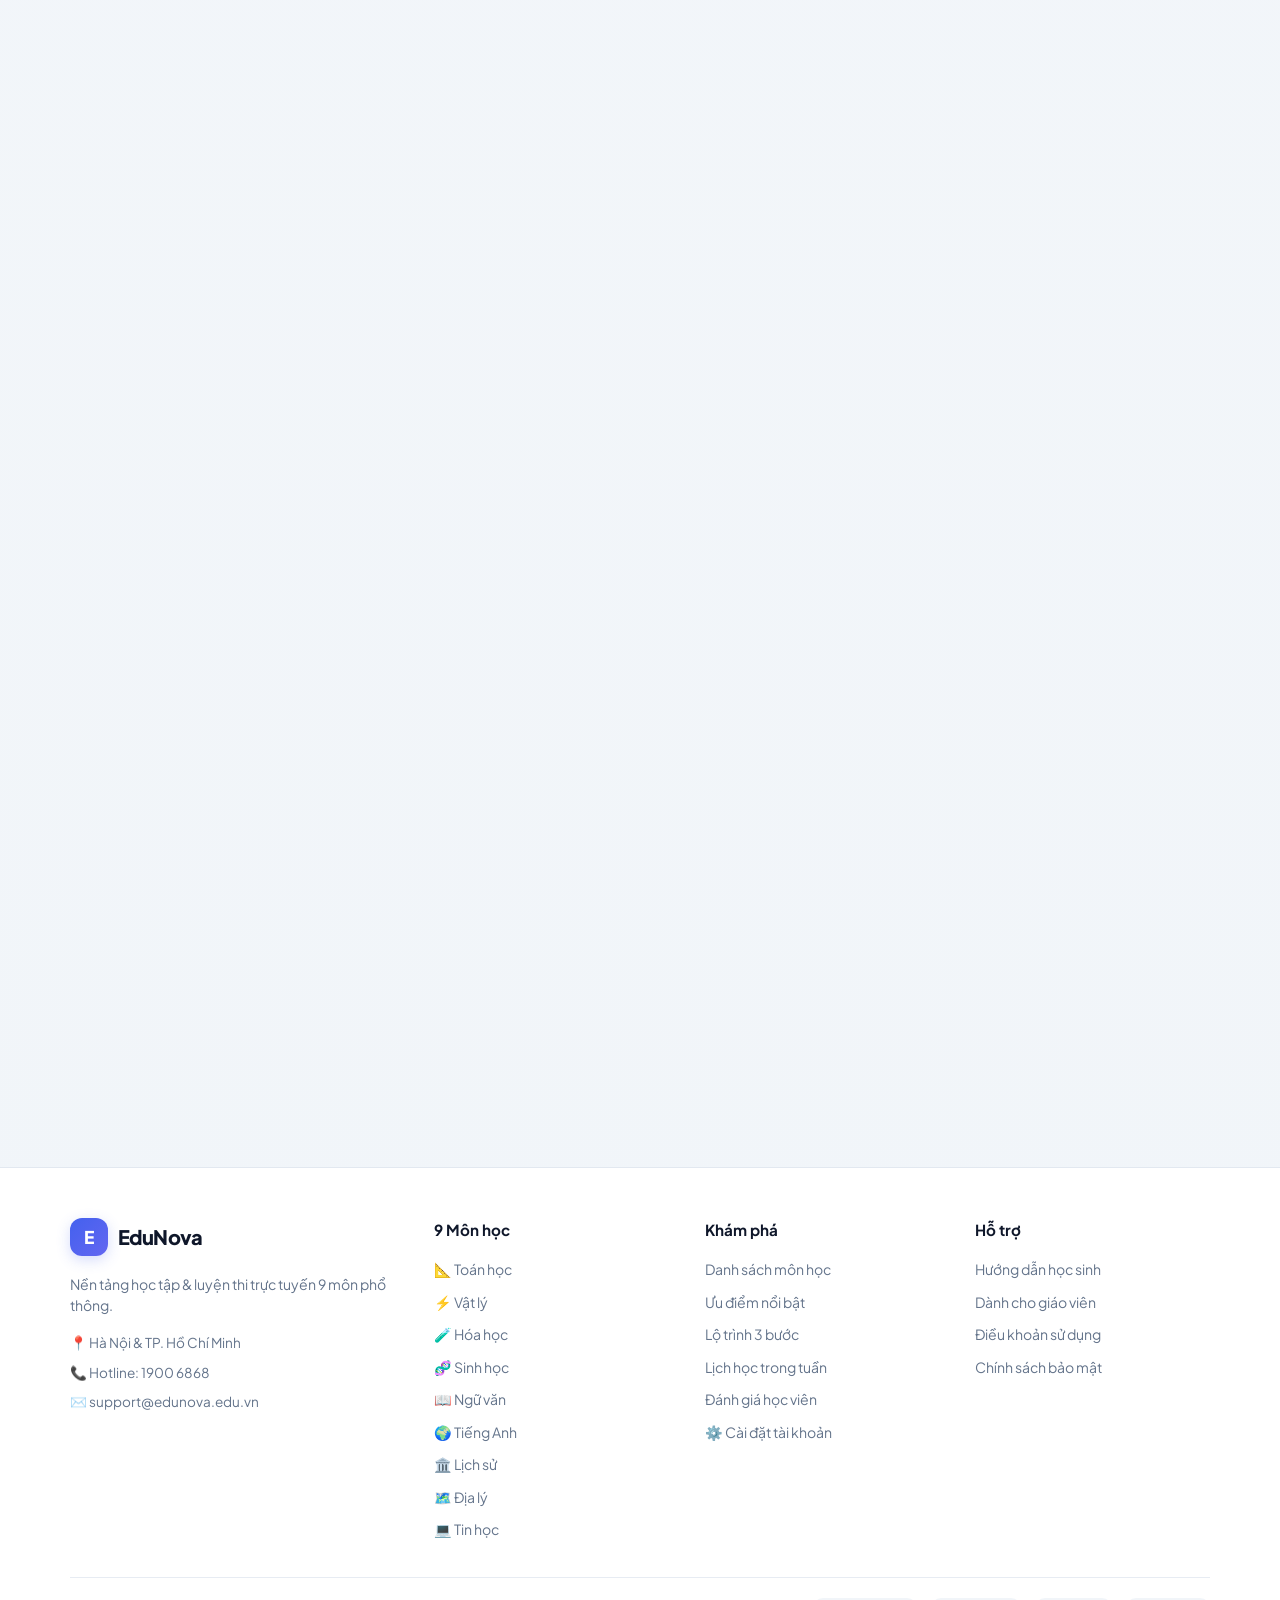
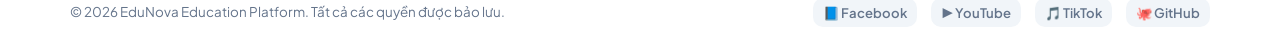
==== commit cdef93e0: "update 11: cai tien dang ky dang nhap, them bang xep hang thi dua hoc sinh, nang cap giao dien lam b" ====
--- a/index.html
+++ b/index.html
@@ -393,6 +393,9 @@
             <button class="student-tab-btn active" data-target-tab="tabStudentQuizzes">
               ⚡ Bài kiểm tra
             </button>
+            <button class="student-tab-btn" data-target-tab="tabStudentLeaderboard">
+              🏆 Bảng xếp hạng
+            </button>
             <button class="student-tab-btn" data-target-tab="tabStudentGradebook">
               📊 Bảng điểm
             </button>
@@ -412,10 +415,51 @@
             <div class="tab-panel-header">
               <div>
                 <h3>Đề thi & Luyện tập</h3>
-                <p>Làm bài trực tuyến, tính giờ và tự động chấm điểm</p>
-              </div>
-            </div>
+                <p>Chọn môn học và bắt đầu bài kiểm tra tính giờ trực tuyến</p>
+              </div>
+            </div>
+
+            <!-- Quiz Subject Quick Filter Bar -->
+            <div class="quiz-subject-filter-bar" id="quizSubjectFilterBar">
+              <button type="button" class="quiz-filter-chip active" data-subject="all">⚡ Tất cả môn</button>
+              <button type="button" class="quiz-filter-chip" data-subject="Toán">📐 Toán</button>
+              <button type="button" class="quiz-filter-chip" data-subject="Vật lý">⚡ Vật lý</button>
+              <button type="button" class="quiz-filter-chip" data-subject="Hóa học">🧪 Hóa học</button>
+              <button type="button" class="quiz-filter-chip" data-subject="Tiếng Anh">🌍 Tiếng Anh</button>
+              <button type="button" class="quiz-filter-chip" data-subject="Tin học">💻 Tin học</button>
+              <button type="button" class="quiz-filter-chip" data-subject="Sinh học">🧬 Sinh học</button>
+            </div>
+
             <div class="quiz-grid" id="studentQuizList">
+              <!-- Rendered by JS -->
+            </div>
+          </div>
+
+          <!-- Tab Leaderboard: Bảng Xếp Hạng Thi Đua -->
+          <div class="student-tab-panel" id="tabStudentLeaderboard" style="display: none;">
+            <div class="tab-panel-header">
+              <div>
+                <h3>Bảng xếp hạng thi đua</h3>
+                <p>Vinh danh học sinh có thành tích xuất sắc và chăm chỉ nhất EduNova</p>
+              </div>
+              <div class="leaderboard-scope-toggle">
+                <button type="button" class="scope-btn active" id="btnLbScopeAll">Toàn trường</button>
+                <button type="button" class="scope-btn" id="btnLbScopeGrade">Khối của bạn</button>
+              </div>
+            </div>
+
+            <!-- Top 3 Podium (Bục vinh danh) -->
+            <div class="leaderboard-podium" id="leaderboardPodium">
+              <!-- Rendered by JS -->
+            </div>
+
+            <!-- User's current rank snippet -->
+            <div class="leaderboard-user-rank-banner" id="leaderboardUserBanner">
+              <!-- Rendered by JS -->
+            </div>
+
+            <!-- Leaderboard Table -->
+            <div class="leaderboard-table-container" id="leaderboardTableContainer">
               <!-- Rendered by JS -->
             </div>
           </div>
@@ -550,17 +594,24 @@
 
     <!-- Sign Up Modal -->
     <div class="modal-overlay hidden" id="signupModal" aria-hidden="true">
-      <div class="modal-dialog" role="dialog" aria-modal="true" aria-labelledby="signupTitle">
+      <div class="modal-dialog auth-dialog" role="dialog" aria-modal="true" aria-labelledby="signupTitle">
         <button class="modal-close" type="button" aria-label="Đóng form đăng ký" data-close-signup>×</button>
-        <div class="modal-header">
-          <span class="eyebrow">Chào mừng</span>
-          <h3 id="signupTitle">Tạo tài khoản học tập</h3>
-        </div>
-
-        <form id="signupForm" class="signup-form">
+        
+        <!-- Auth Switch Tabs -->
+        <div class="auth-mode-tabs">
+          <button type="button" class="auth-mode-tab active" id="tabBtnToSignup">✍️ Đăng ký</button>
+          <button type="button" class="auth-mode-tab" id="tabBtnToLogin">🔑 Đăng nhập</button>
+        </div>
+
+        <div class="modal-header auth-modal-header">
+          <h3 id="signupTitle">Tạo tài khoản EduNova</h3>
+          <p class="auth-subtitle">Bắt đầu hành trình học tập và luyện thi thông minh</p>
+        </div>
+
+        <form id="signupForm" class="signup-form auth-form">
           <div class="form-group">
             <label for="fullName">Họ và tên</label>
-            <input id="fullName" name="fullName" type="text" placeholder="Nhập họ tên" required />
+            <input id="fullName" name="fullName" type="text" placeholder="Nguyễn Văn A" required />
           </div>
 
           <div class="form-group">
@@ -569,8 +620,8 @@
           </div>
 
           <div class="form-group account-type">
-            <label>Loại tài khoản</label>
-            <div class="radio-group">
+            <label>Vai trò</label>
+            <div class="radio-group auth-radio-group">
               <label class="radio-label">
                 <input type="radio" name="accountType" value="student" required checked />
                 <span>👨‍🎓 Học sinh</span>
@@ -583,7 +634,7 @@
           </div>
 
           <div class="form-group" id="signupGradeGroup">
-            <label for="signupGrade">Khối lớp (Lớp 1 đến Lớp 12)</label>
+            <label for="signupGrade">Khối lớp</label>
             <select id="signupGrade" name="grade">
               <option value="12" selected>🎓 Lớp 12 (Luyện thi THPT)</option>
               <option value="11">📘 Lớp 11</option>
@@ -601,9 +652,8 @@
           </div>
 
           <div class="form-group" id="signupCourseGroup">
-            <label for="course" id="signupCourseLabel">Môn học quan tâm / phụ trách</label>
+            <label for="course" id="signupCourseLabel">Môn học trọng tâm</label>
             <select id="course" name="course">
-              <option value="">-- Chọn môn học (hoặc để trống) --</option>
               <option value="Toán học - Đại số & Hình học không gian">📐 Toán học</option>
               <option value="Vật lý - Cơ học & Sóng điện từ">⚡ Vật lý</option>
               <option value="Hóa học - Vô cơ & Hữu cơ trọng tâm">🧪 Hóa học</option>
@@ -620,41 +670,54 @@
             <label for="password">Mật khẩu</label>
             <div class="password-input-group">
               <input id="password" name="password" type="password" placeholder="Tối thiểu 6 ký tự" minlength="6" required />
-              <button type="button" class="toggle-password" data-target="password">👁</button>
-            </div>
-            <div class="password-strength" id="passwordStrength"></div>
+              <button type="button" class="toggle-password" data-target="password" title="Hiện/ẩn mật khẩu">👁</button>
+            </div>
           </div>
 
           <div class="form-group">
             <label for="confirmPassword">Xác nhận mật khẩu</label>
             <div class="password-input-group">
               <input id="confirmPassword" name="confirmPassword" type="password" placeholder="Nhập lại mật khẩu" minlength="6" required />
-              <button type="button" class="toggle-password" data-target="confirmPassword">👁</button>
-            </div>
-          </div>
-
-          <div class="form-group checkbox">
-            <input id="rememberMe" name="rememberMe" type="checkbox" />
-            <label for="rememberMe">Nhớ tôi trên máy này</label>
-          </div>
-
-          <button class="btn btn-primary submit-btn" type="submit">Đăng ký ngay</button>
+              <button type="button" class="toggle-password" data-target="confirmPassword" title="Hiện/ẩn mật khẩu">👁</button>
+            </div>
+          </div>
+
+          <button class="btn btn-primary submit-btn" type="submit">Đăng ký tài khoản</button>
           <p class="form-message" id="formMessage" aria-live="polite"></p>
-          <p class="form-toggle">Đã có tài khoản? <button type="button" id="switchToLogin">Đăng nhập ngay</button></p>
         </form>
       </div>
     </div>
 
     <!-- Login Modal -->
     <div class="modal-overlay hidden" id="loginModal" aria-hidden="true">
-      <div class="modal-dialog" role="dialog" aria-modal="true" aria-labelledby="loginTitle">
+      <div class="modal-dialog auth-dialog" role="dialog" aria-modal="true" aria-labelledby="loginTitle">
         <button class="modal-close" type="button" aria-label="Đóng form" data-close-login>×</button>
-        <div class="modal-header">
-          <span class="eyebrow">Chào mừng trở lại</span>
+        
+        <!-- Auth Switch Tabs -->
+        <div class="auth-mode-tabs">
+          <button type="button" class="auth-mode-tab active" id="tabBtnLoginActive">🔑 Đăng nhập</button>
+          <button type="button" class="auth-mode-tab" id="tabBtnSignupSwitch">✍️ Đăng ký</button>
+        </div>
+
+        <div class="modal-header auth-modal-header">
           <h3 id="loginTitle">Đăng nhập tài khoản</h3>
-        </div>
-
-        <form id="loginForm" class="signup-form">
+          <p class="auth-subtitle">Nhập thông tin hoặc chọn tài khoản mẫu để trải nghiệm nhanh</p>
+        </div>
+
+        <!-- One-Click Quick Demo Login -->
+        <div class="quick-demo-auth-box">
+          <span class="quick-demo-label">⚡ Đăng nhập nhanh một chạm:</span>
+          <div class="quick-demo-btns">
+            <button type="button" class="btn-demo-quick" id="btnQuickLoginStudent">👨‍🎓 Học sinh (Lớp 12)</button>
+            <button type="button" class="btn-demo-quick" id="btnQuickLoginTeacher">👨‍🏫 Thầy Tuấn (Giáo viên)</button>
+          </div>
+        </div>
+
+        <div class="auth-divider">
+          <span>hoặc dùng email cá nhân</span>
+        </div>
+
+        <form id="loginForm" class="signup-form auth-form">
           <div class="form-group">
             <label for="loginEmail">Email</label>
             <input id="loginEmail" name="loginEmail" type="email" placeholder="example@gmail.com" required />
@@ -664,18 +727,12 @@
             <label for="loginPassword">Mật khẩu</label>
             <div class="password-input-group">
               <input id="loginPassword" name="loginPassword" type="password" placeholder="Nhập mật khẩu" required />
-              <button type="button" class="toggle-password" data-target="loginPassword">👁</button>
-            </div>
-          </div>
-
-          <div class="form-group checkbox">
-            <input id="rememberLogin" name="rememberLogin" type="checkbox" />
-            <label for="rememberLogin">Nhớ tôi trên máy này</label>
-          </div>
-
-          <button class="btn btn-primary submit-btn" type="submit">Đăng nhập</button>
+              <button type="button" class="toggle-password" data-target="loginPassword" title="Hiện/ẩn mật khẩu">👁</button>
+            </div>
+          </div>
+
+          <button class="btn btn-primary submit-btn" type="submit">Đăng nhập ngay</button>
           <p class="form-message" id="loginFormMessage" aria-live="polite"></p>
-          <p class="form-toggle">Chưa có tài khoản? <button type="button" id="switchToSignup">Đăng ký ngay</button></p>
         </form>
       </div>
     </div>
@@ -912,6 +969,19 @@
           <div class="quiz-timer-box" id="quizTimerBox">
             <span class="timer-icon">⏱</span>
             <span class="timer-value" id="quizTimerText">15:00</span>
+          </div>
+        </div>
+
+        <!-- Question Navigation & Answered Progress Palette -->
+        <div class="quiz-nav-palette-bar" id="quizNavPaletteBar">
+          <div class="quiz-answered-count">
+            <span>Tiến độ làm bài: <strong id="quizAnsweredCountText">0/5 câu</strong></span>
+            <div class="quiz-mini-progress">
+              <div class="quiz-mini-bar" id="quizMiniBar"></div>
+            </div>
+          </div>
+          <div class="quiz-question-pills" id="quizQuestionPills">
+            <!-- Dynamically rendered: [1] [2] [3]... -->
           </div>
         </div>
 
--- a/account-styles.css
+++ b/account-styles.css
@@ -984,3 +984,511 @@
   background: var(--primary-subtle, rgba(67, 97, 238, 0.08));
   border-color: var(--primary, #4361ee);
 }
+
+/* ==========================================================================
+   Revamped Auth Modals (Đăng ký / Đăng nhập)
+   ========================================================================== */
+.auth-dialog {
+  max-width: 480px !important;
+  border-radius: 24px !important;
+  padding: 28px 24px !important;
+  border: 1px solid rgba(124, 58, 237, 0.15) !important;
+  box-shadow: 0 20px 60px rgba(124, 58, 237, 0.12) !important;
+}
+
+.auth-mode-tabs {
+  display: flex;
+  background: #f1f5f9;
+  border-radius: 12px;
+  padding: 4px;
+  gap: 4px;
+  margin-bottom: 20px;
+}
+
+.auth-mode-tab {
+  flex: 1;
+  padding: 10px 14px;
+  border: none;
+  background: transparent;
+  color: #64748b;
+  font-weight: 700;
+  font-size: 0.92rem;
+  border-radius: 10px;
+  cursor: pointer;
+  transition: all 0.2s ease;
+  text-align: center;
+}
+
+.auth-mode-tab.active {
+  background: #ffffff;
+  color: #7c3aed;
+  box-shadow: 0 2px 8px rgba(0,0,0,0.06);
+}
+
+.auth-modal-header {
+  text-align: center;
+  margin-bottom: 16px;
+  border-bottom: none !important;
+  padding-bottom: 0 !important;
+}
+
+.auth-modal-header h3 {
+  font-size: 1.5rem;
+  font-weight: 800;
+  color: #1e1b4b;
+  margin: 0 0 6px;
+}
+
+.auth-subtitle {
+  font-size: 0.88rem;
+  color: #64748b;
+  margin: 0;
+}
+
+/* Quick Demo Auth Box */
+.quick-demo-auth-box {
+  background: linear-gradient(135deg, #f5f3ff 0%, #ede9fe 100%);
+  border: 1px solid rgba(124, 58, 237, 0.2);
+  border-radius: 14px;
+  padding: 12px 14px;
+  margin-bottom: 18px;
+}
+
+.quick-demo-label {
+  display: block;
+  font-size: 0.8rem;
+  font-weight: 800;
+  color: #6d28d9;
+  margin-bottom: 8px;
+  text-transform: uppercase;
+  letter-spacing: 0.03em;
+}
+
+.quick-demo-btns {
+  display: flex;
+  gap: 8px;
+  flex-wrap: wrap;
+}
+
+.btn-demo-quick {
+  flex: 1;
+  padding: 8px 12px;
+  background: #ffffff;
+  border: 1px solid rgba(124, 58, 237, 0.25);
+  color: #6d28d9;
+  font-weight: 700;
+  font-size: 0.84rem;
+  border-radius: 8px;
+  cursor: pointer;
+  transition: all 0.2s ease;
+  white-space: nowrap;
+}
+
+.btn-demo-quick:hover {
+  background: #7c3aed;
+  color: #ffffff;
+  border-color: #7c3aed;
+  transform: translateY(-1px);
+}
+
+.auth-divider {
+  position: relative;
+  text-align: center;
+  margin: 14px 0 18px;
+}
+
+.auth-divider::before {
+  content: "";
+  position: absolute;
+  top: 50%;
+  left: 0;
+  right: 0;
+  height: 1px;
+  background: #e2e8f0;
+}
+
+.auth-divider span {
+  position: relative;
+  background: #ffffff;
+  padding: 0 12px;
+  font-size: 0.78rem;
+  color: #94a3b8;
+  font-weight: 600;
+}
+
+/* ==========================================================================
+   Quiz Subject Filters & Question Palette
+   ========================================================================== */
+.quiz-subject-filter-bar {
+  display: flex;
+  align-items: center;
+  gap: 8px;
+  overflow-x: auto;
+  padding-bottom: 14px;
+  margin-bottom: 16px;
+  scrollbar-width: thin;
+}
+
+.quiz-filter-chip {
+  padding: 7px 16px;
+  border-radius: 9999px;
+  border: 1px solid #e2e8f0;
+  background: #ffffff;
+  color: #475569;
+  font-weight: 700;
+  font-size: 0.85rem;
+  cursor: pointer;
+  white-space: nowrap;
+  transition: all 0.2s ease;
+}
+
+.quiz-filter-chip:hover {
+  border-color: #7c3aed;
+  color: #7c3aed;
+}
+
+.quiz-filter-chip.active {
+  background: linear-gradient(135deg, #7c3aed, #6366f1);
+  color: #ffffff;
+  border-color: transparent;
+  box-shadow: 0 4px 12px rgba(124, 58, 237, 0.25);
+}
+
+/* Quiz Navigation Palette Bar */
+.quiz-nav-palette-bar {
+  background: #f8fafc;
+  border: 1px solid #e2e8f0;
+  border-radius: 14px;
+  padding: 12px 16px;
+  margin-bottom: 16px;
+  display: flex;
+  align-items: center;
+  justify-content: space-between;
+  gap: 16px;
+  flex-wrap: wrap;
+}
+
+.quiz-answered-count {
+  display: flex;
+  align-items: center;
+  gap: 10px;
+  font-size: 0.88rem;
+  color: #475569;
+}
+
+.quiz-mini-progress {
+  width: 100px;
+  height: 6px;
+  background: #e2e8f0;
+  border-radius: 9999px;
+  overflow: hidden;
+}
+
+.quiz-mini-bar {
+  width: 0%;
+  height: 100%;
+  background: linear-gradient(90deg, #7c3aed, #a855f7);
+  border-radius: 9999px;
+  transition: width 0.25s ease;
+}
+
+.quiz-question-pills {
+  display: flex;
+  align-items: center;
+  gap: 6px;
+  flex-wrap: wrap;
+}
+
+.q-pill {
+  width: 32px;
+  height: 32px;
+  border-radius: 8px;
+  border: 1.5px solid #cbd5e1;
+  background: #ffffff;
+  color: #475569;
+  font-weight: 800;
+  font-size: 0.82rem;
+  display: inline-flex;
+  align-items: center;
+  justify-content: center;
+  cursor: pointer;
+  transition: all 0.2s ease;
+}
+
+.q-pill:hover {
+  border-color: #7c3aed;
+  color: #7c3aed;
+}
+
+.q-pill.answered {
+  background: #7c3aed;
+  color: #ffffff;
+  border-color: #7c3aed;
+  box-shadow: 0 2px 6px rgba(124, 58, 237, 0.3);
+}
+
+/* Enhanced Question & Choices */
+.quiz-question-card {
+  background: #ffffff !important;
+  border: 1.5px solid #e2e8f0 !important;
+  box-shadow: 0 2px 8px rgba(0,0,0,0.03) !important;
+  transition: border-color 0.2s ease;
+}
+
+.quiz-question-card:hover {
+  border-color: rgba(124, 58, 237, 0.4) !important;
+}
+
+.quiz-question-title {
+  font-size: 1.05rem !important;
+  line-height: 1.45 !important;
+  color: #0f172a !important;
+}
+
+.quiz-option-label {
+  padding: 13px 18px !important;
+  border-radius: 12px !important;
+  border: 1.5px solid #e2e8f0 !important;
+  font-size: 0.95rem !important;
+  font-weight: 500 !important;
+  transition: all 0.2s cubic-bezier(0.16, 1, 0.3, 1) !important;
+}
+
+.quiz-option-label:hover {
+  background: #fbfaff !important;
+  border-color: #7c3aed !important;
+  transform: translateX(3px);
+}
+
+.quiz-option-label.selected {
+  background: #f5f3ff !important;
+  border-color: #7c3aed !important;
+  box-shadow: 0 0 0 1px #7c3aed, 0 4px 12px rgba(124, 58, 237, 0.12) !important;
+  color: #5b21b6 !important;
+  font-weight: 700 !important;
+}
+
+/* ==========================================================================
+   Leaderboard (Bảng Xếp Hạng)
+   ========================================================================== */
+.leaderboard-scope-toggle {
+  display: flex;
+  background: #f1f5f9;
+  border-radius: 10px;
+  padding: 3px;
+  gap: 4px;
+}
+
+.scope-btn {
+  padding: 6px 14px;
+  border: none;
+  background: transparent;
+  color: #64748b;
+  font-weight: 700;
+  font-size: 0.84rem;
+  border-radius: 8px;
+  cursor: pointer;
+  transition: all 0.2s ease;
+}
+
+.scope-btn.active {
+  background: #ffffff;
+  color: #7c3aed;
+  box-shadow: 0 2px 6px rgba(0,0,0,0.06);
+}
+
+/* Top 3 Podium */
+.leaderboard-podium {
+  display: flex;
+  align-items: flex-end;
+  justify-content: center;
+  gap: 16px;
+  margin: 28px 0 32px;
+  padding: 0 10px;
+}
+
+.podium-column {
+  flex: 1;
+  max-width: 220px;
+  display: flex;
+  flex-direction: column;
+  align-items: center;
+  text-align: center;
+}
+
+.podium-avatar-wrap {
+  position: relative;
+  margin-bottom: 10px;
+}
+
+.podium-avatar {
+  width: 68px;
+  height: 68px;
+  border-radius: 50%;
+  display: flex;
+  align-items: center;
+  justify-content: center;
+  font-size: 2rem;
+  background: #f8fafc;
+  border: 3px solid #e2e8f0;
+  box-shadow: 0 6px 16px rgba(0,0,0,0.06);
+}
+
+.podium-1 .podium-avatar {
+  width: 82px;
+  height: 82px;
+  font-size: 2.4rem;
+  border-color: #f59e0b;
+  box-shadow: 0 8px 24px rgba(245, 158, 11, 0.3);
+}
+
+.podium-crown {
+  position: absolute;
+  top: -16px;
+  left: 50%;
+  transform: translateX(-50%);
+  font-size: 1.4rem;
+}
+
+.podium-medal {
+  position: absolute;
+  bottom: -6px;
+  right: -4px;
+  font-size: 1.3rem;
+}
+
+.podium-name {
+  font-weight: 800;
+  font-size: 0.95rem;
+  color: #0f172a;
+  margin-bottom: 2px;
+}
+
+.podium-grade {
+  font-size: 0.78rem;
+  color: #64748b;
+  font-weight: 600;
+}
+
+.podium-block {
+  width: 100%;
+  border-radius: 16px 16px 0 0;
+  display: flex;
+  flex-direction: column;
+  align-items: center;
+  justify-content: center;
+  padding: 18px 10px;
+  margin-top: 10px;
+  color: #ffffff;
+  font-weight: 800;
+}
+
+.podium-1 .podium-block {
+  height: 140px;
+  background: linear-gradient(180deg, #f59e0b, #d97706);
+  box-shadow: 0 10px 25px rgba(245, 158, 11, 0.25);
+}
+
+.podium-2 .podium-block {
+  height: 110px;
+  background: linear-gradient(180deg, #94a3b8, #64748b);
+  box-shadow: 0 8px 20px rgba(100, 116, 139, 0.2);
+}
+
+.podium-3 .podium-block {
+  height: 90px;
+  background: linear-gradient(180deg, #d97706, #b45309);
+  box-shadow: 0 8px 20px rgba(180, 83, 9, 0.2);
+}
+
+.podium-rank-number {
+  font-size: 1.8rem;
+  line-height: 1;
+  font-family: 'Plus Jakarta Sans', sans-serif;
+  opacity: 0.95;
+}
+
+.podium-score-pill {
+  margin-top: 6px;
+  background: rgba(255, 255, 255, 0.25);
+  padding: 3px 10px;
+  border-radius: 9999px;
+  font-size: 0.8rem;
+}
+
+/* User rank banner */
+.leaderboard-user-rank-banner {
+  display: flex;
+  align-items: center;
+  justify-content: space-between;
+  padding: 14px 20px;
+  background: linear-gradient(135deg, #f5f3ff 0%, #ede9fe 100%);
+  border: 1px solid rgba(124, 58, 237, 0.25);
+  border-radius: 14px;
+  margin-bottom: 20px;
+  gap: 12px;
+  flex-wrap: wrap;
+}
+
+.user-rank-left {
+  display: flex;
+  align-items: center;
+  gap: 12px;
+}
+
+.user-rank-badge {
+  background: #7c3aed;
+  color: #ffffff;
+  padding: 6px 12px;
+  border-radius: 8px;
+  font-weight: 800;
+  font-size: 0.9rem;
+}
+
+/* Leaderboard Table */
+.leaderboard-table-container {
+  overflow-x: auto;
+  background: #ffffff;
+  border: 1px solid #e2e8f0;
+  border-radius: 16px;
+  box-shadow: 0 2px 8px rgba(0,0,0,0.02);
+}
+
+.leaderboard-table {
+  width: 100%;
+  border-collapse: collapse;
+  text-align: left;
+}
+
+.leaderboard-table th {
+  padding: 14px 18px;
+  font-size: 0.82rem;
+  font-weight: 800;
+  color: #64748b;
+  text-transform: uppercase;
+  letter-spacing: 0.04em;
+  background: #f8fafc;
+  border-bottom: 1px solid #e2e8f0;
+}
+
+.leaderboard-table td {
+  padding: 14px 18px;
+  font-size: 0.9rem;
+  border-bottom: 1px solid #f1f5f9;
+  color: #1e293b;
+}
+
+.leaderboard-table tr:hover td {
+  background: #faf5ff;
+}
+
+.leaderboard-table tr.is-current-user td {
+  background: #f5f3ff !important;
+  font-weight: 700;
+}
+
+.rank-medal-cell {
+  font-weight: 800;
+  font-size: 1.05rem;
+  width: 60px;
+}
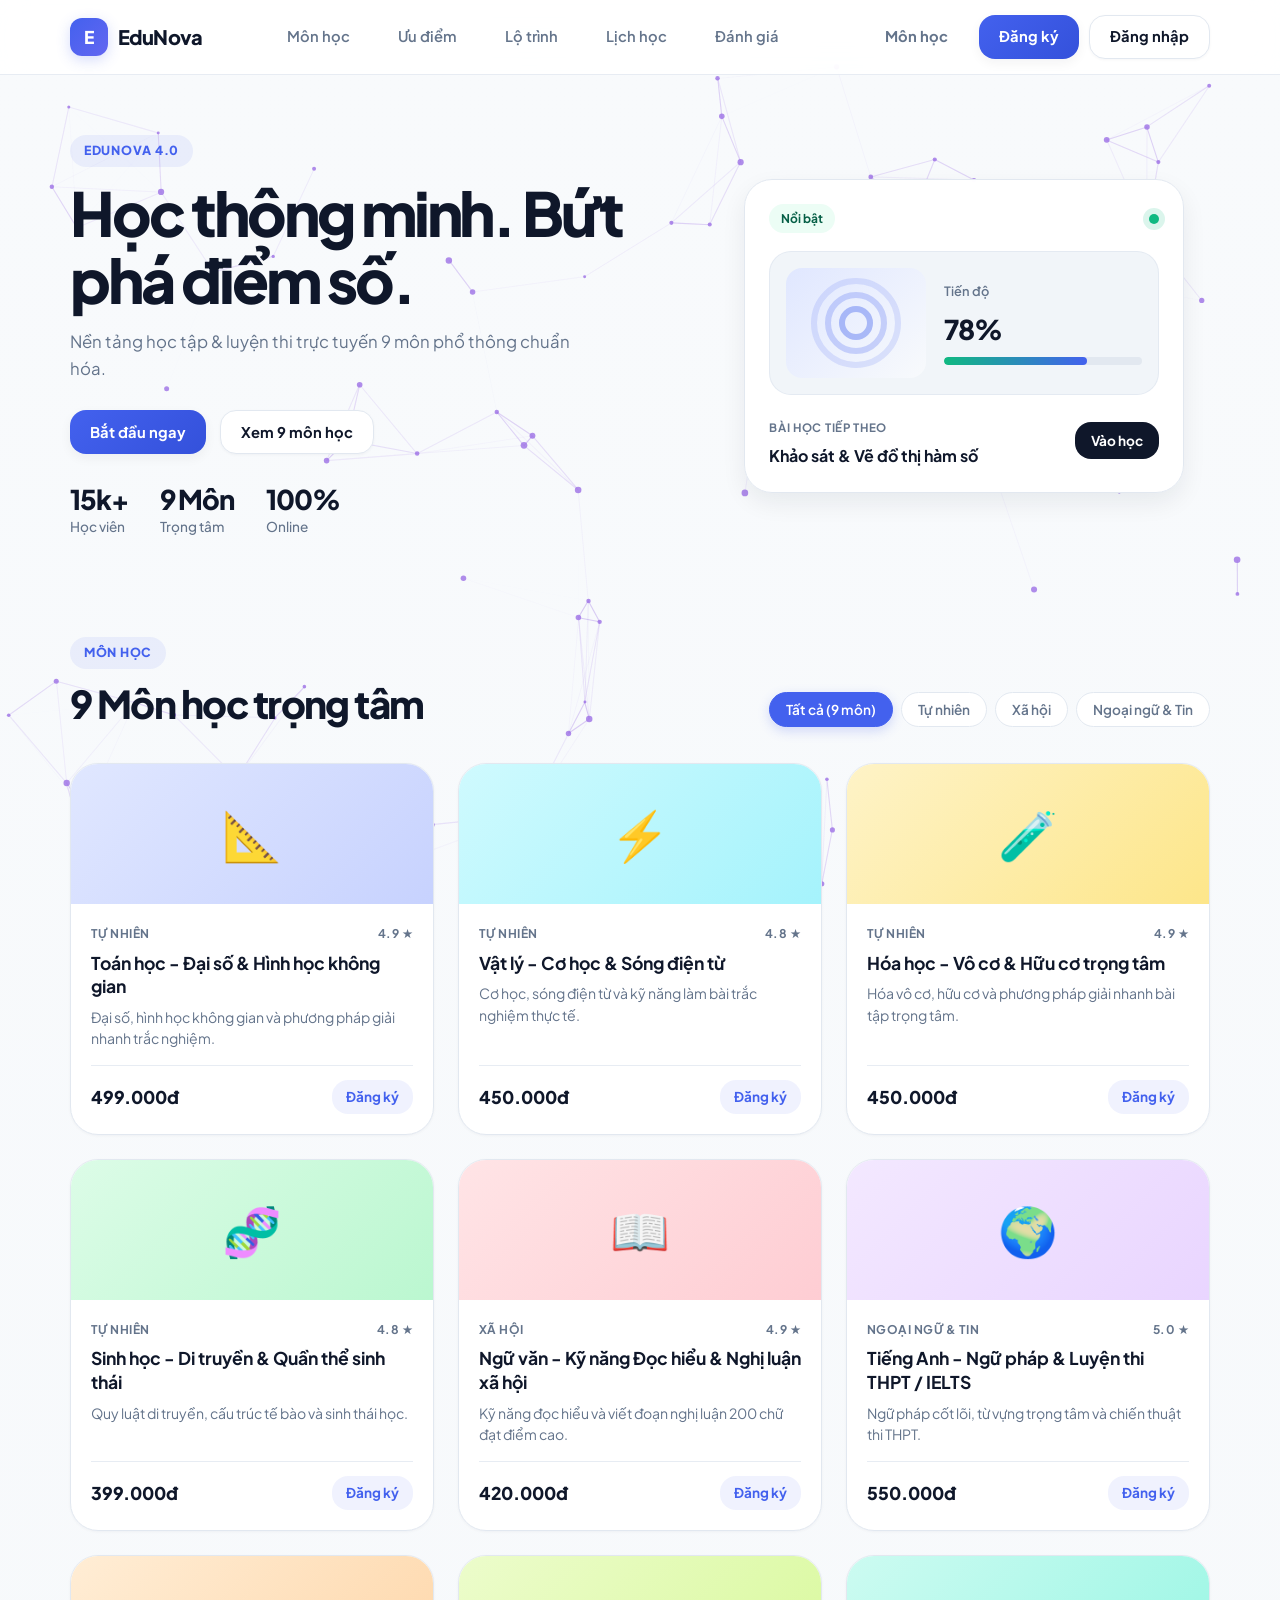
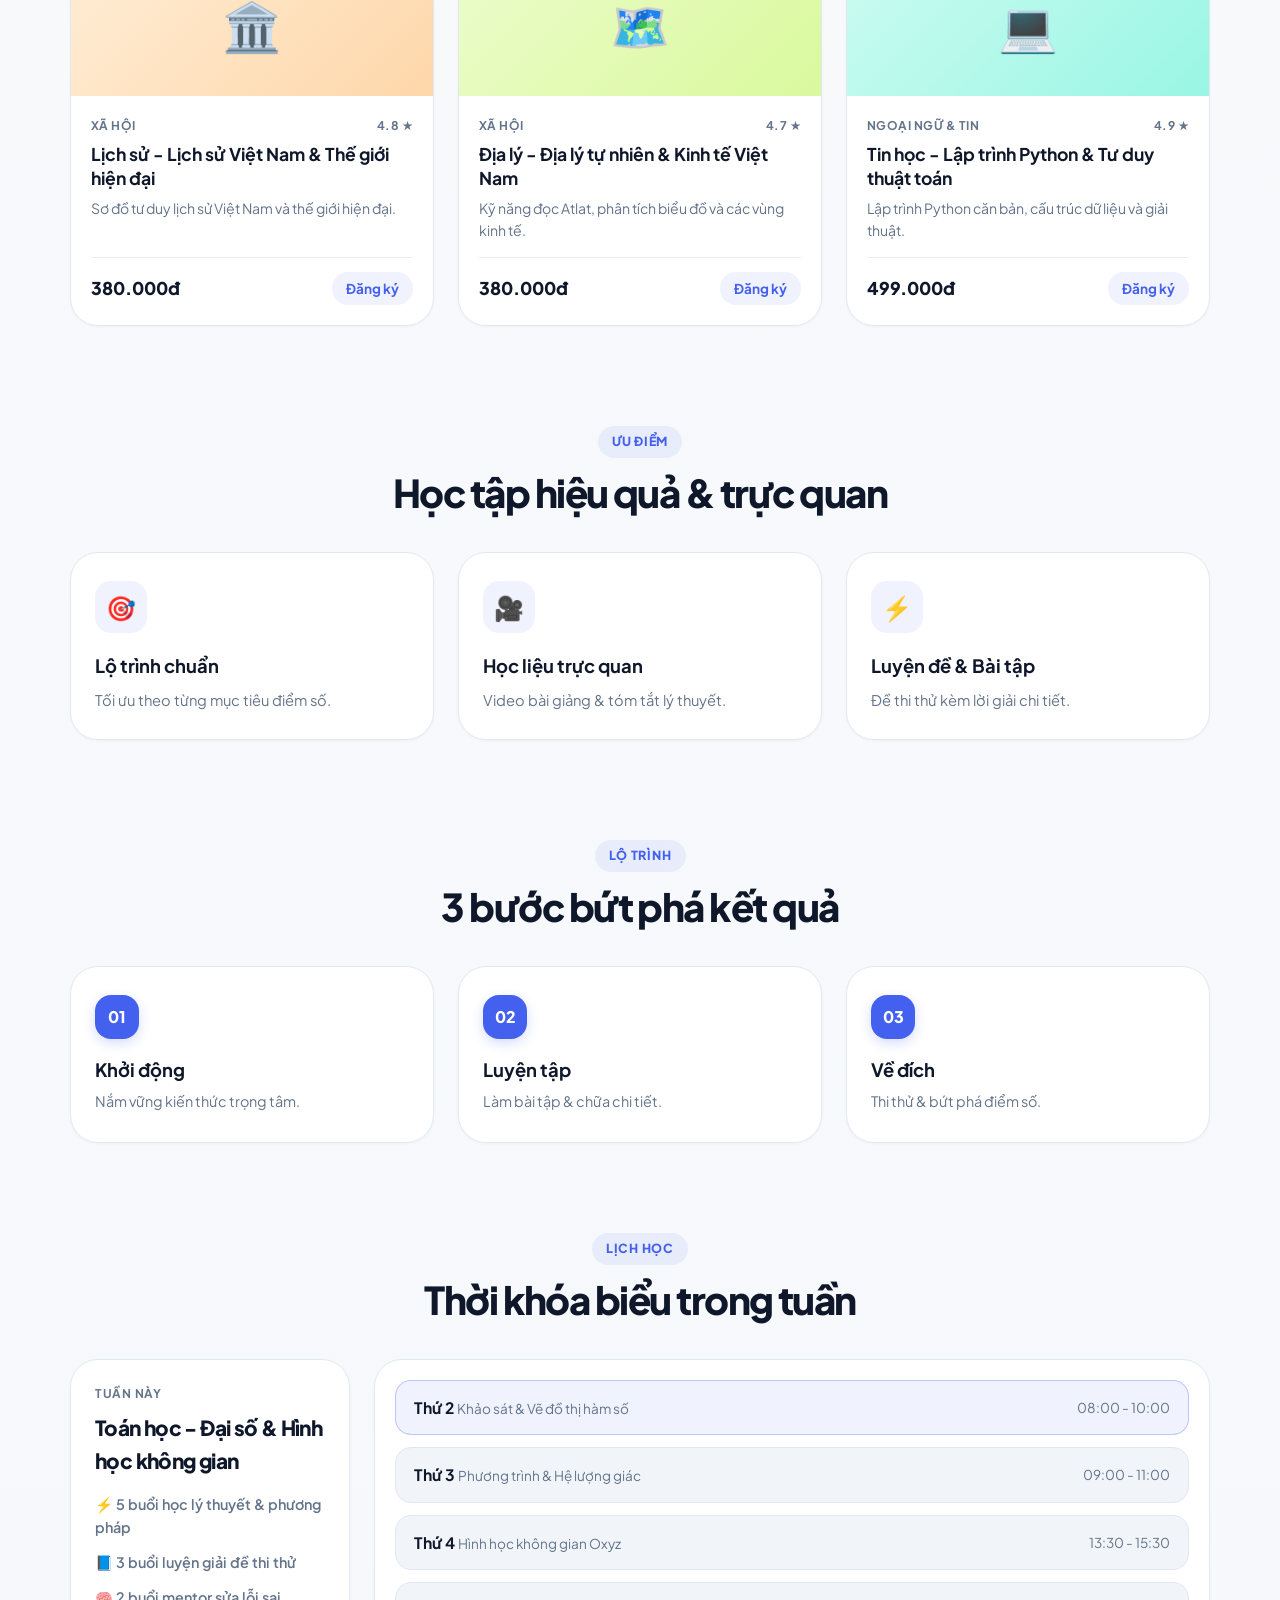
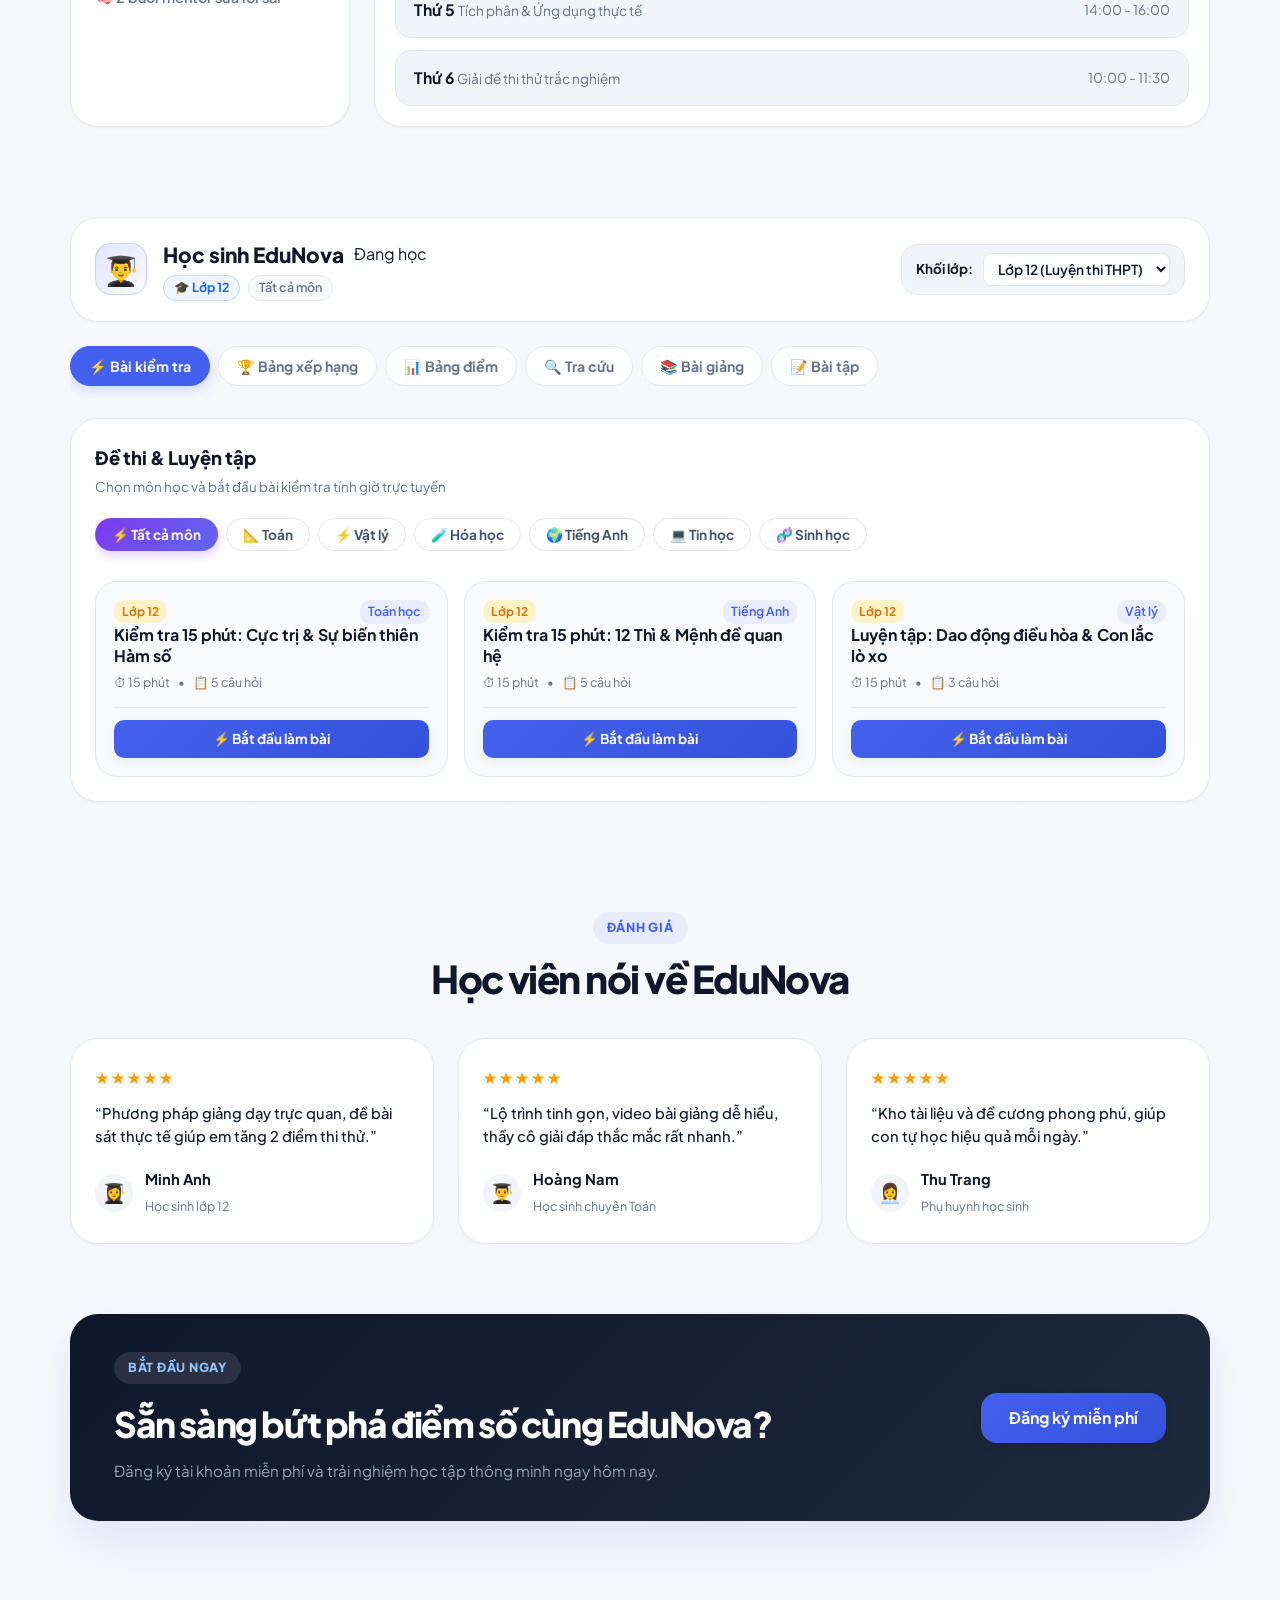
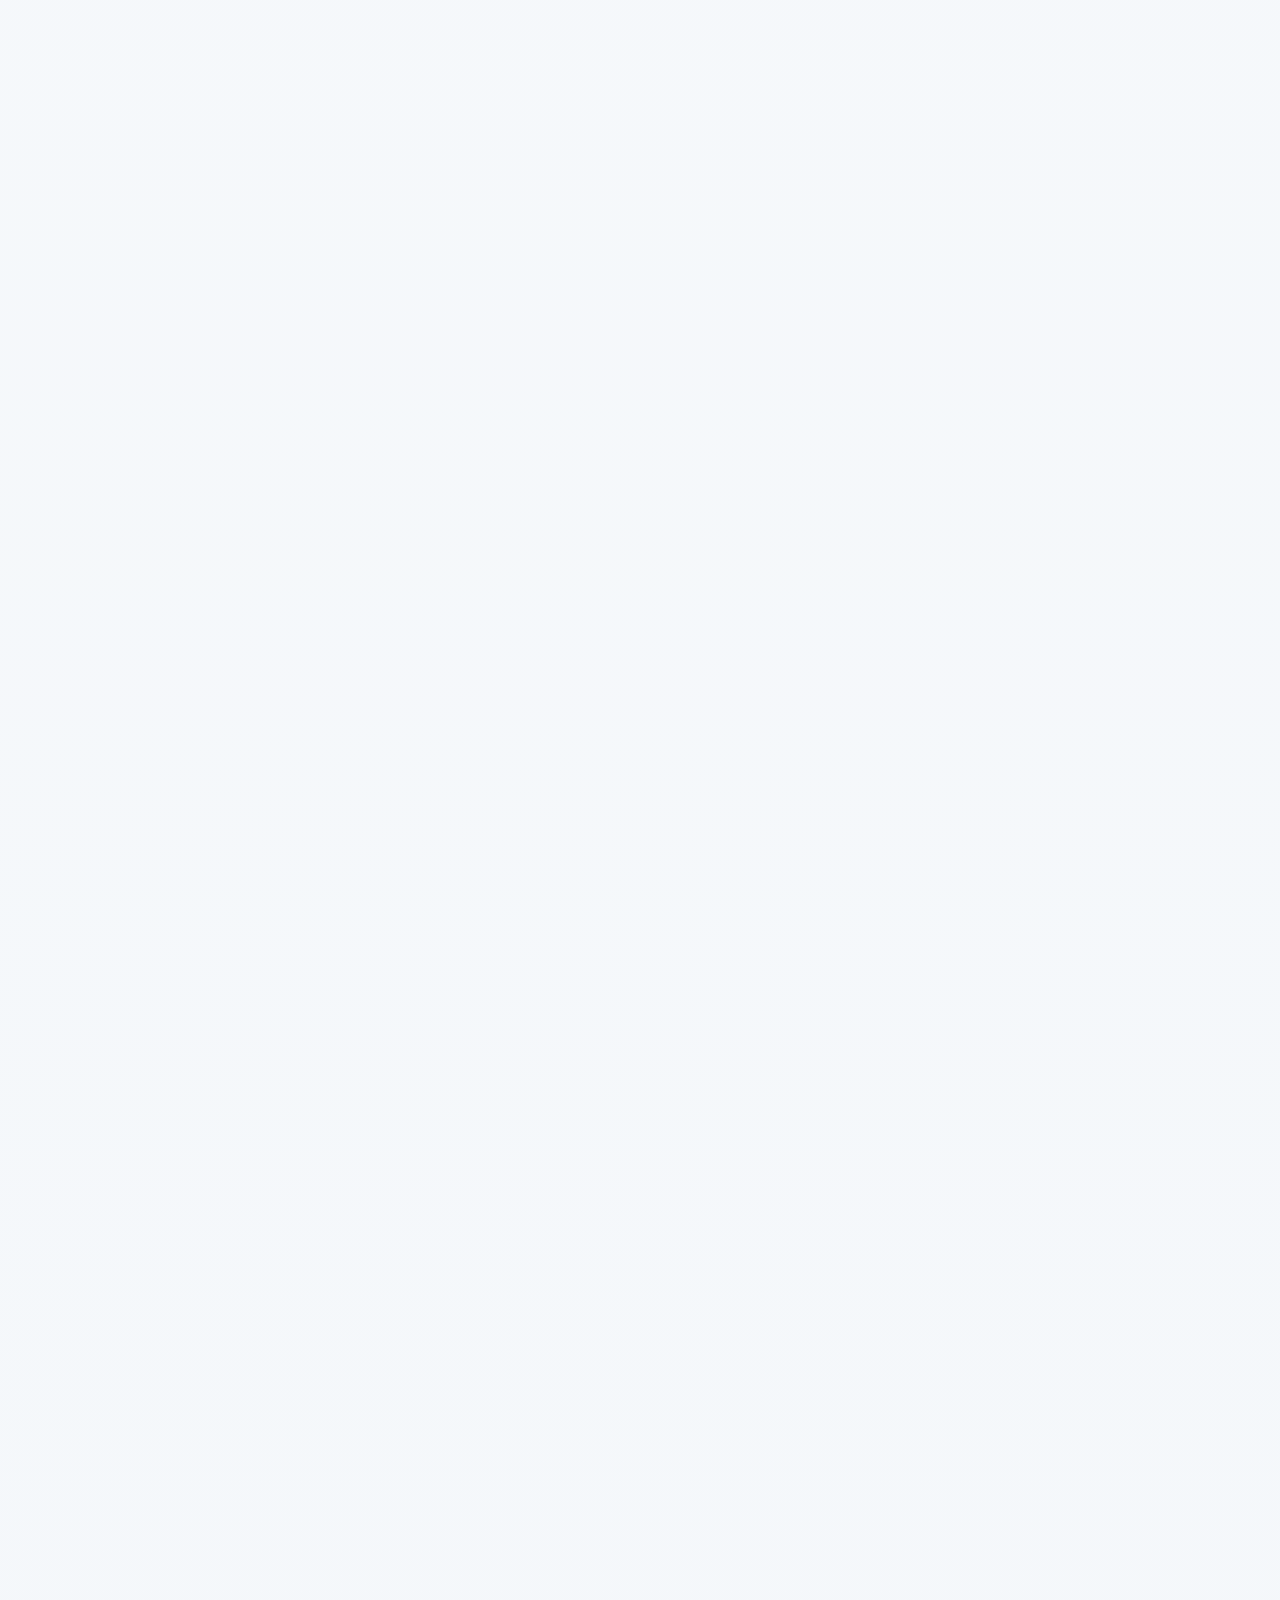
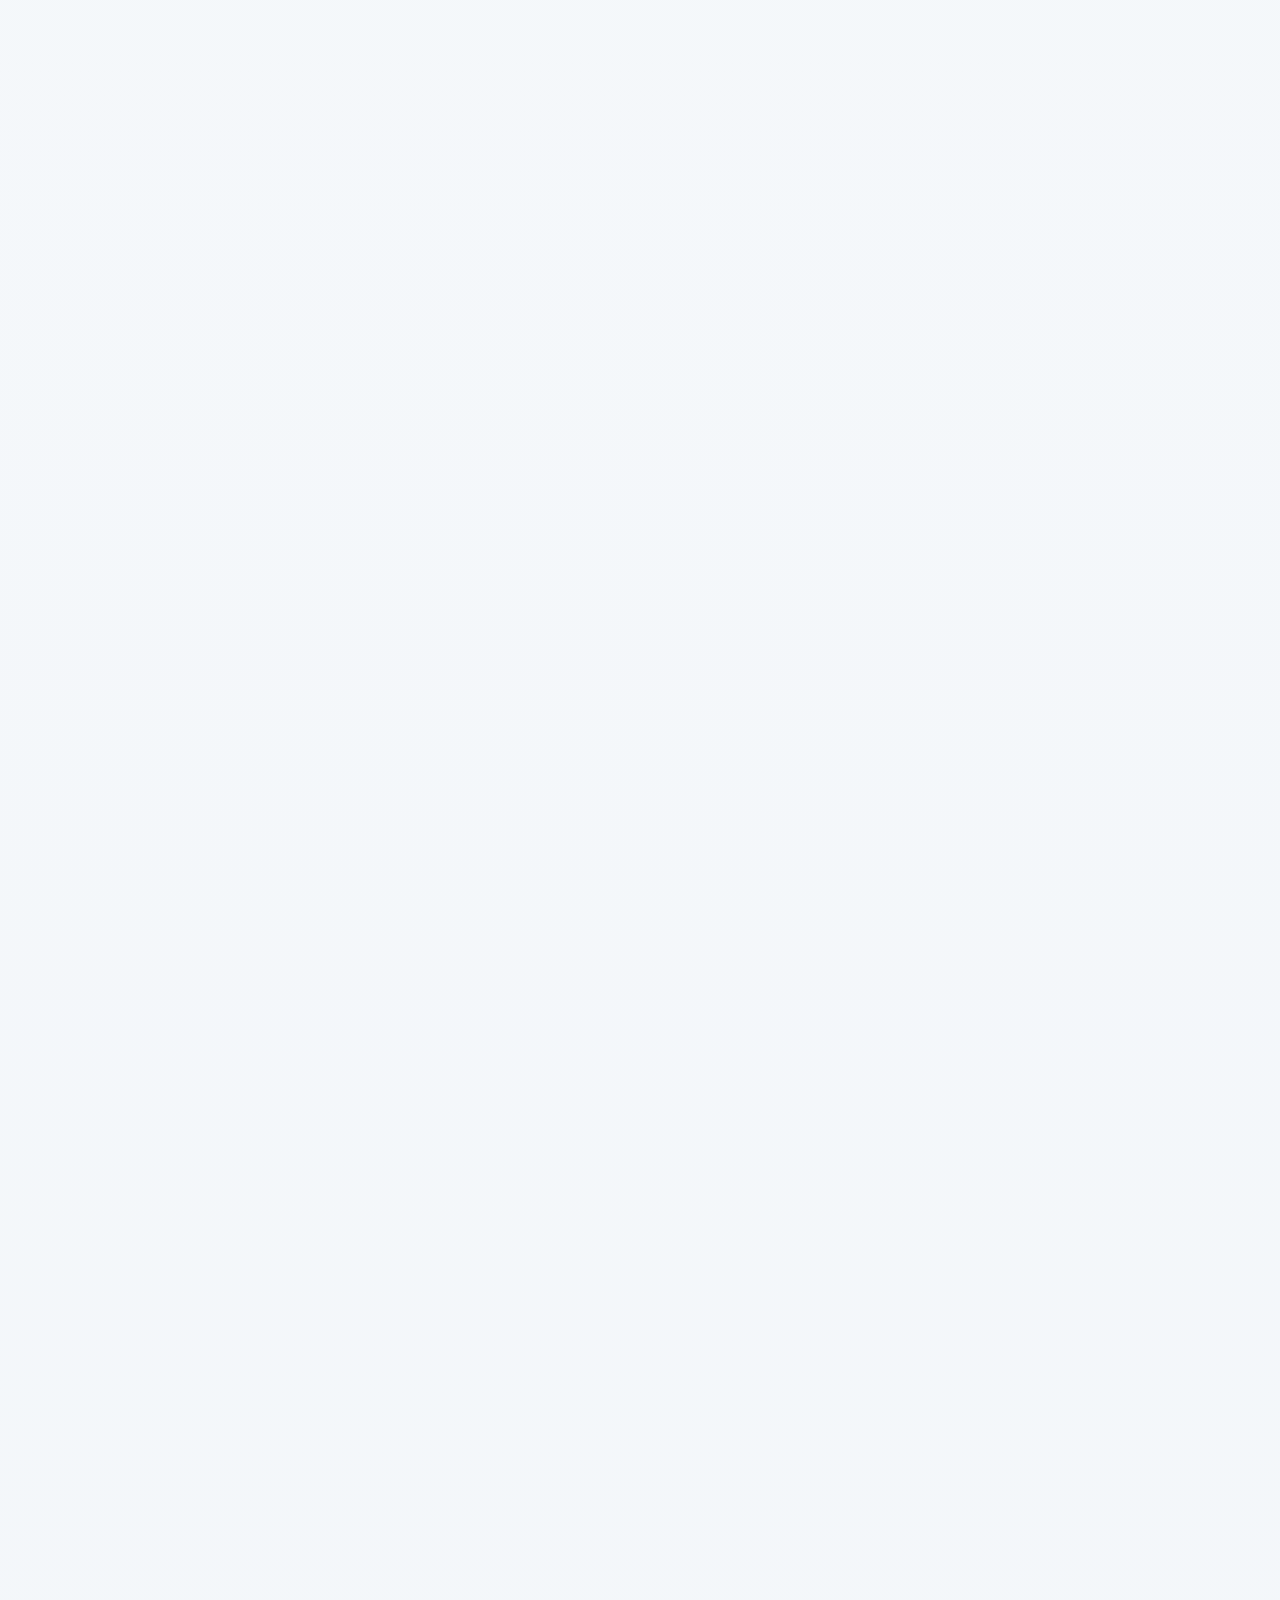
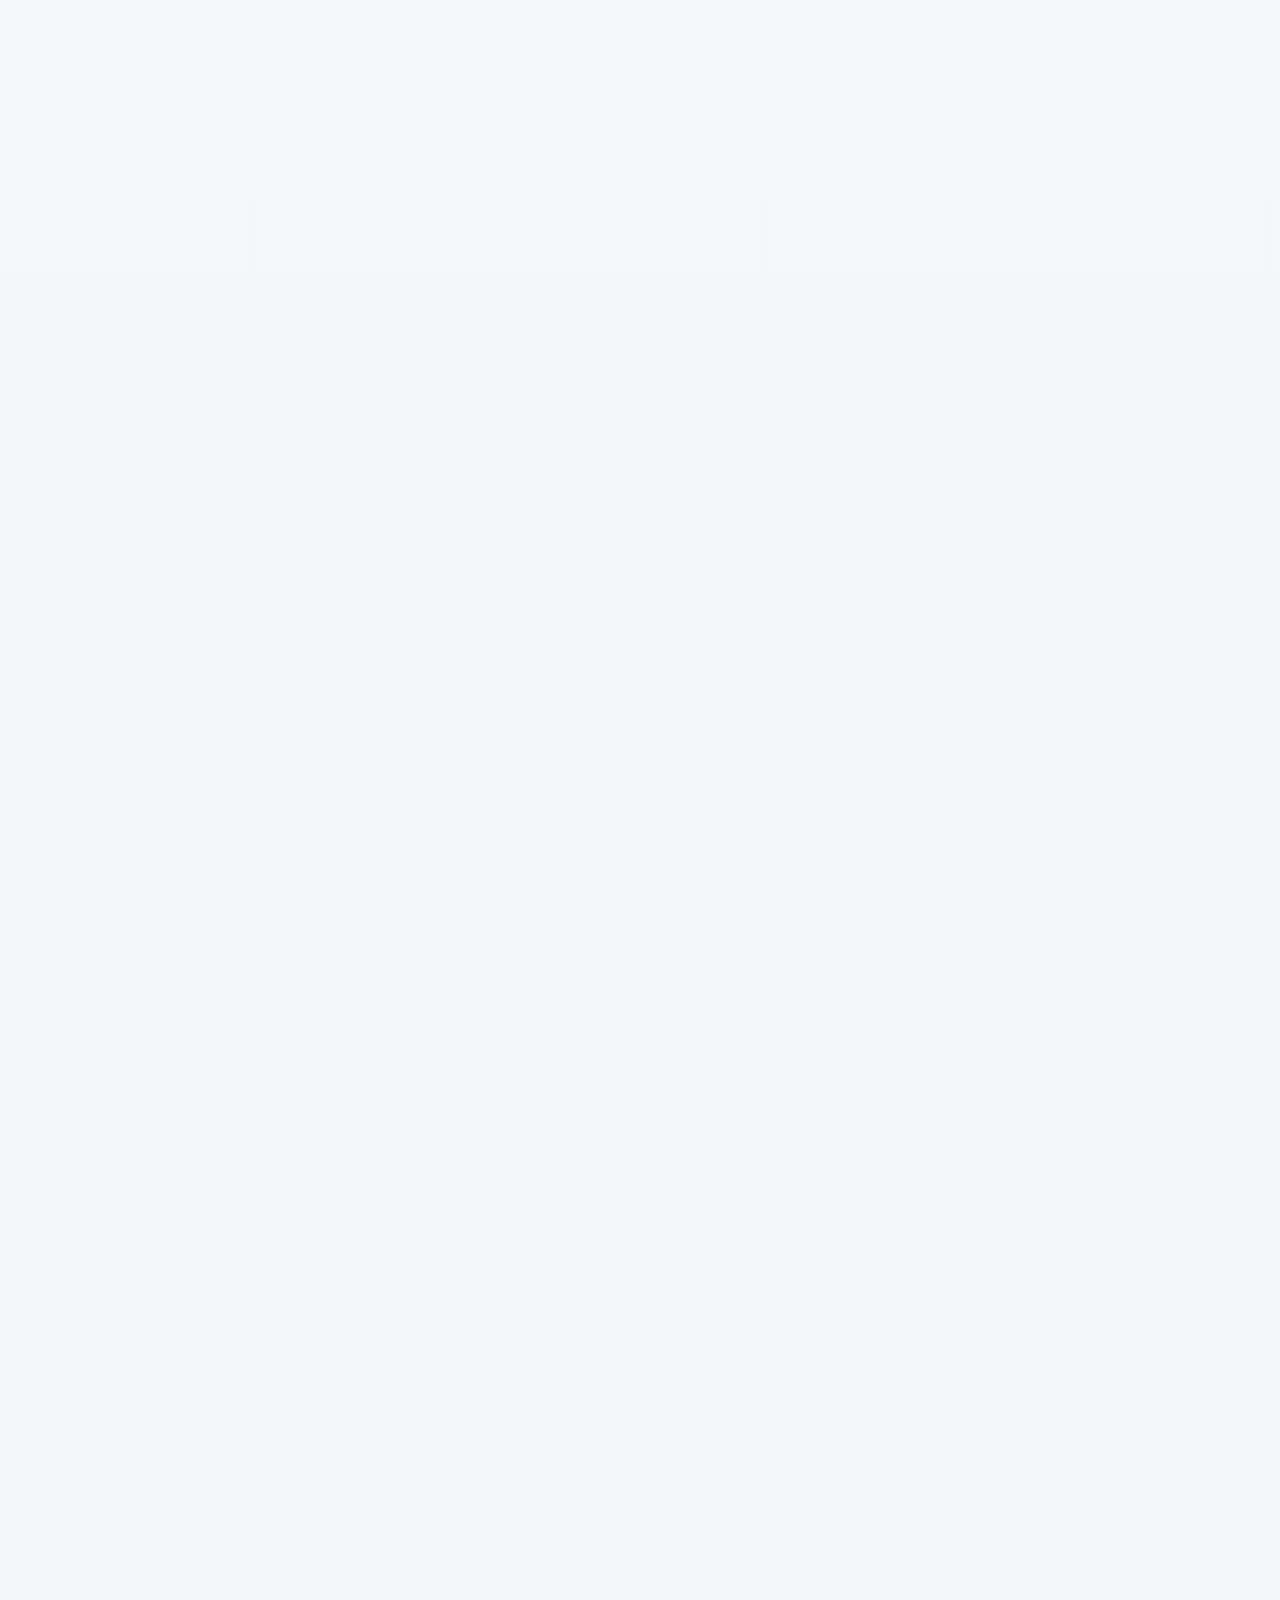
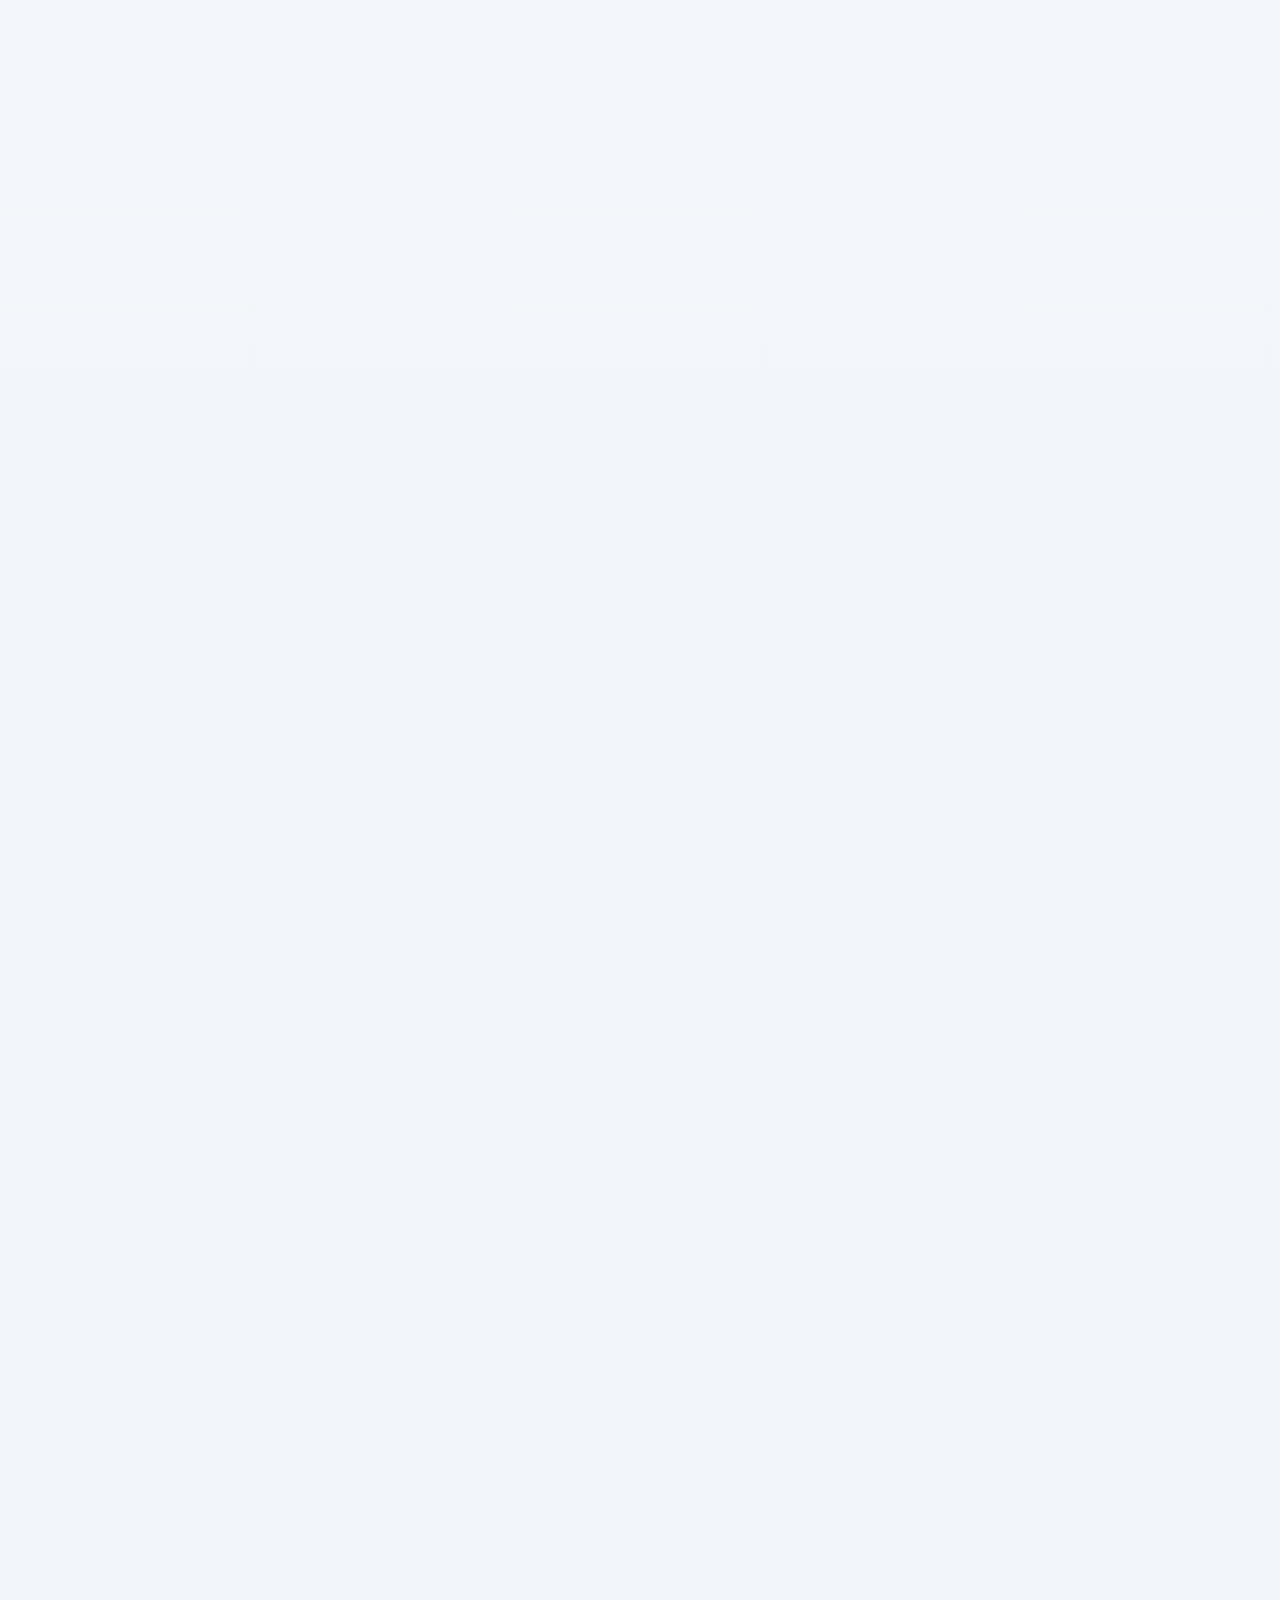
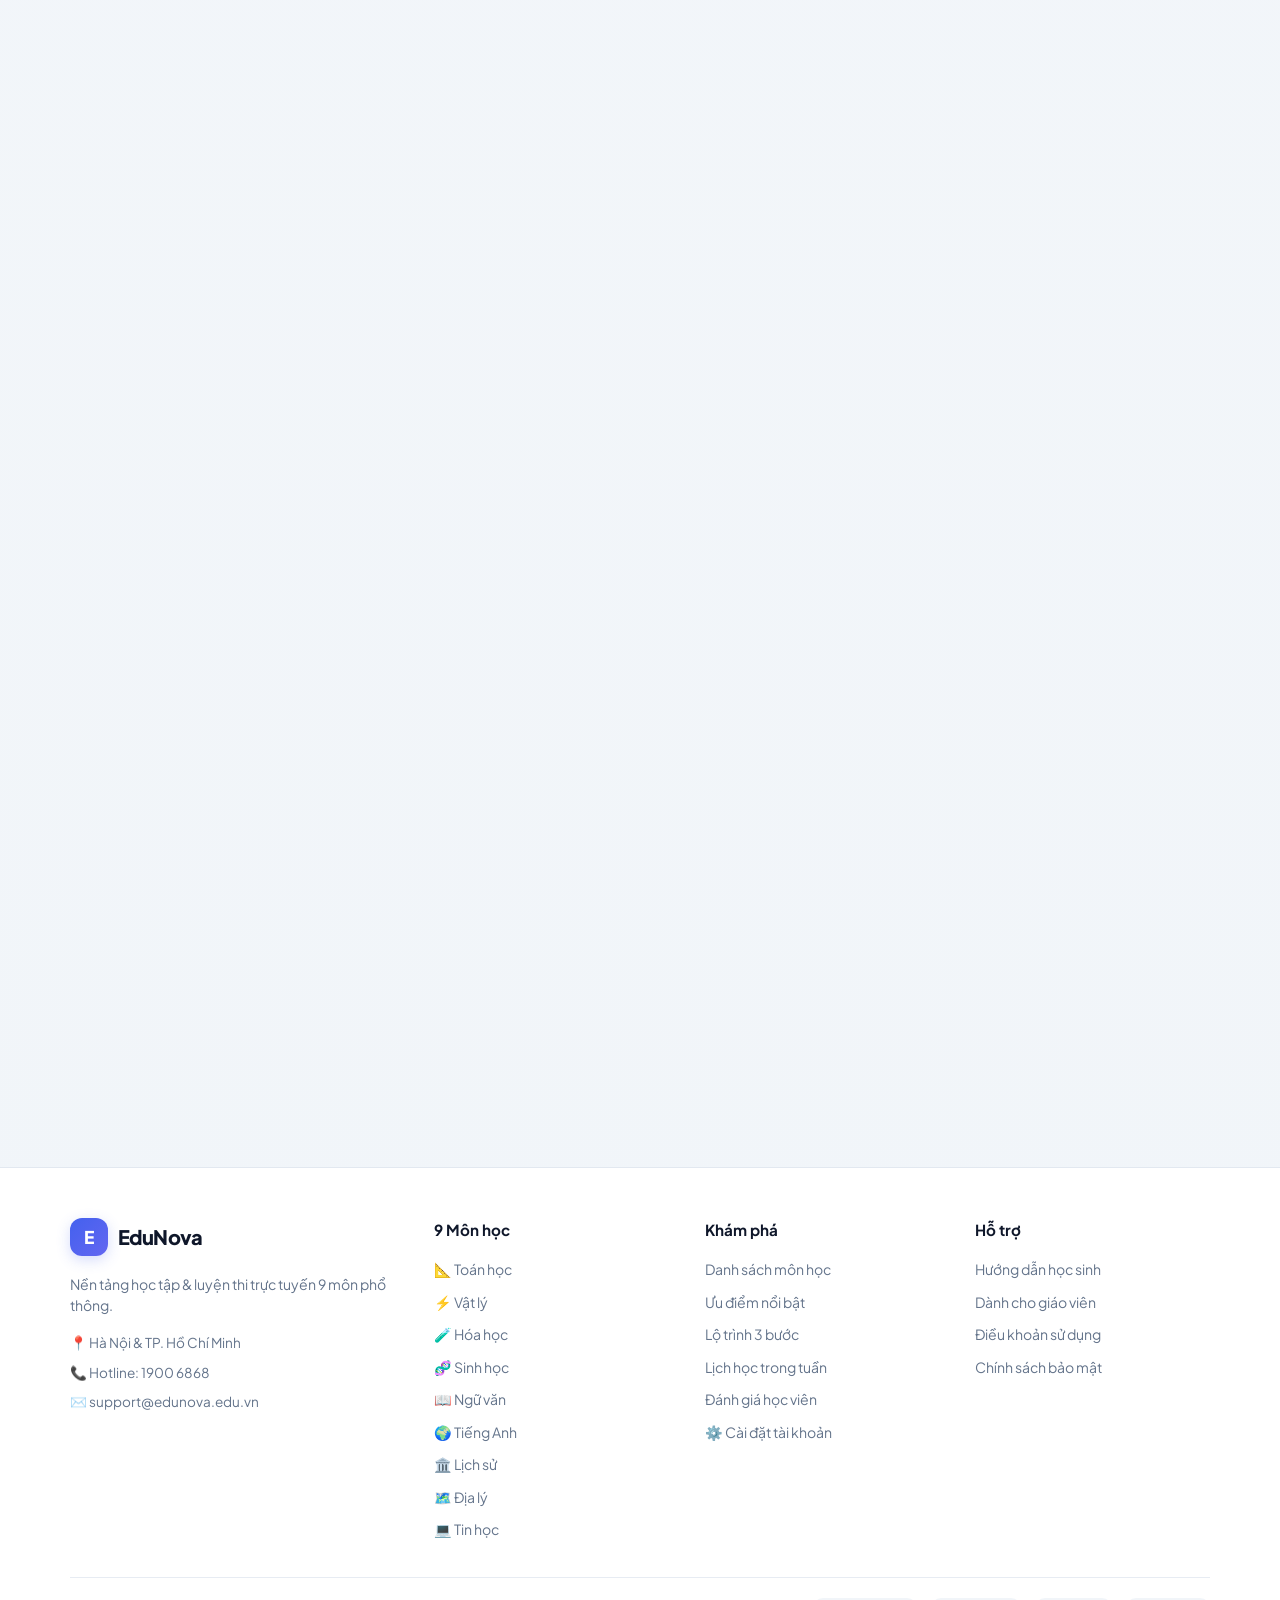
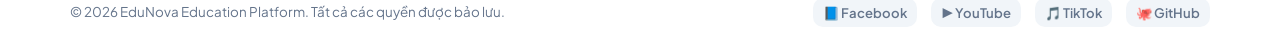
==== commit e64133d2: "update 12: trang auth rieng biet, hat particle grid dam hon" ====
--- a/index.html
+++ b/index.html
@@ -82,8 +82,8 @@
         </nav>
         <div class="nav-actions" id="authActions">
           <a class="btn btn-ghost" href="#courses">Môn học</a>
-          <button class="btn btn-primary" type="button" data-open-signup id="signupBtn">Đăng ký</button>
-          <button class="btn btn-secondary" type="button" data-open-login id="loginBtn">Đăng nhập</button>
+          <a class="btn btn-primary" href="auth.html?tab=signup" id="signupBtn">Đăng ký</a>
+          <a class="btn btn-secondary" href="auth.html?tab=login" id="loginBtn">Đăng nhập</a>
           <div class="user-profile" style="display: none;" id="userProfile">
             <span id="userRoleBadge" class="role-badge"></span>
             <span id="userName" class="user-name">Người dùng</span>
@@ -105,7 +105,7 @@
               Nền tảng học tập & luyện thi trực tuyến 9 môn phổ thông chuẩn hóa.
             </p>
             <div class="hero-actions">
-              <button class="btn btn-primary" type="button" data-open-signup>Bắt đầu ngay</button>
+              <a class="btn btn-primary" href="auth.html?tab=signup">Bắt đầu ngay</a>
               <a class="btn btn-secondary" href="#courses">Xem 9 môn học</a>
             </div>
             <ul class="hero-stats" aria-label="Thống kê nền tảng">
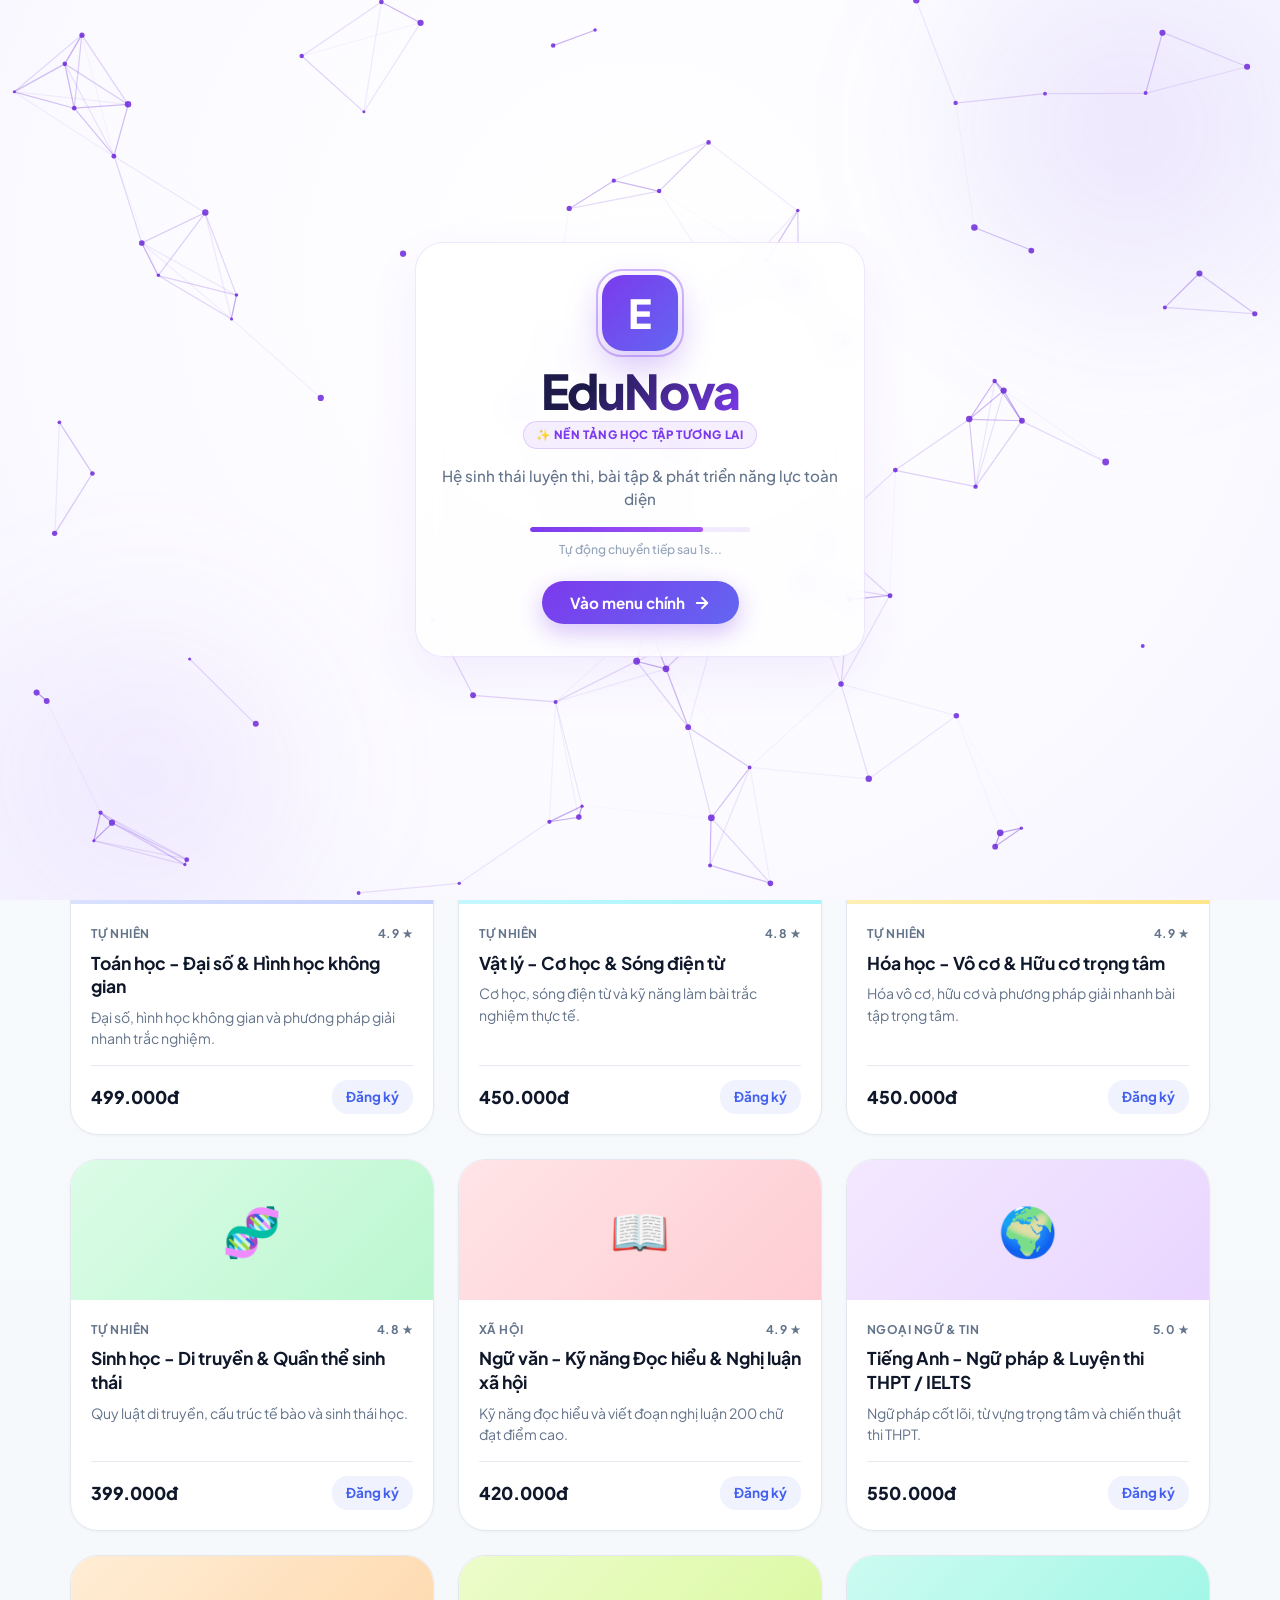
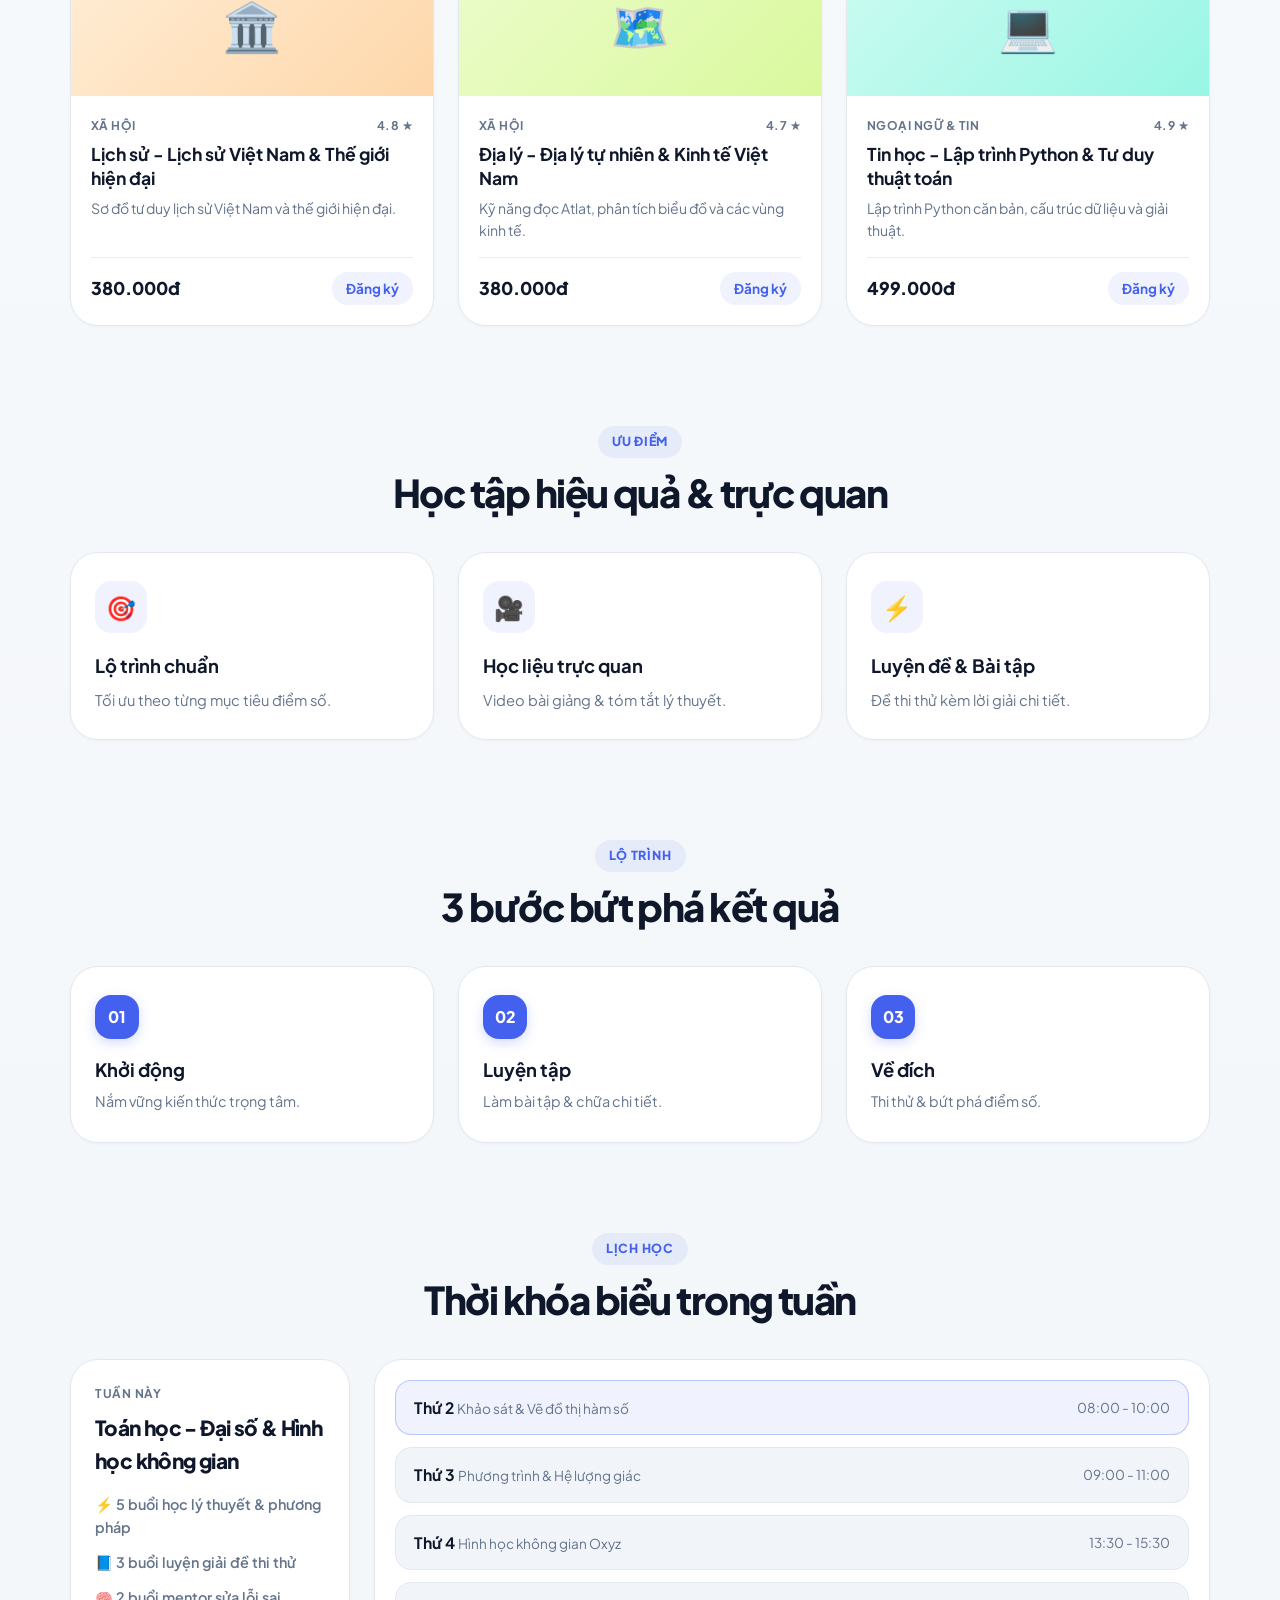
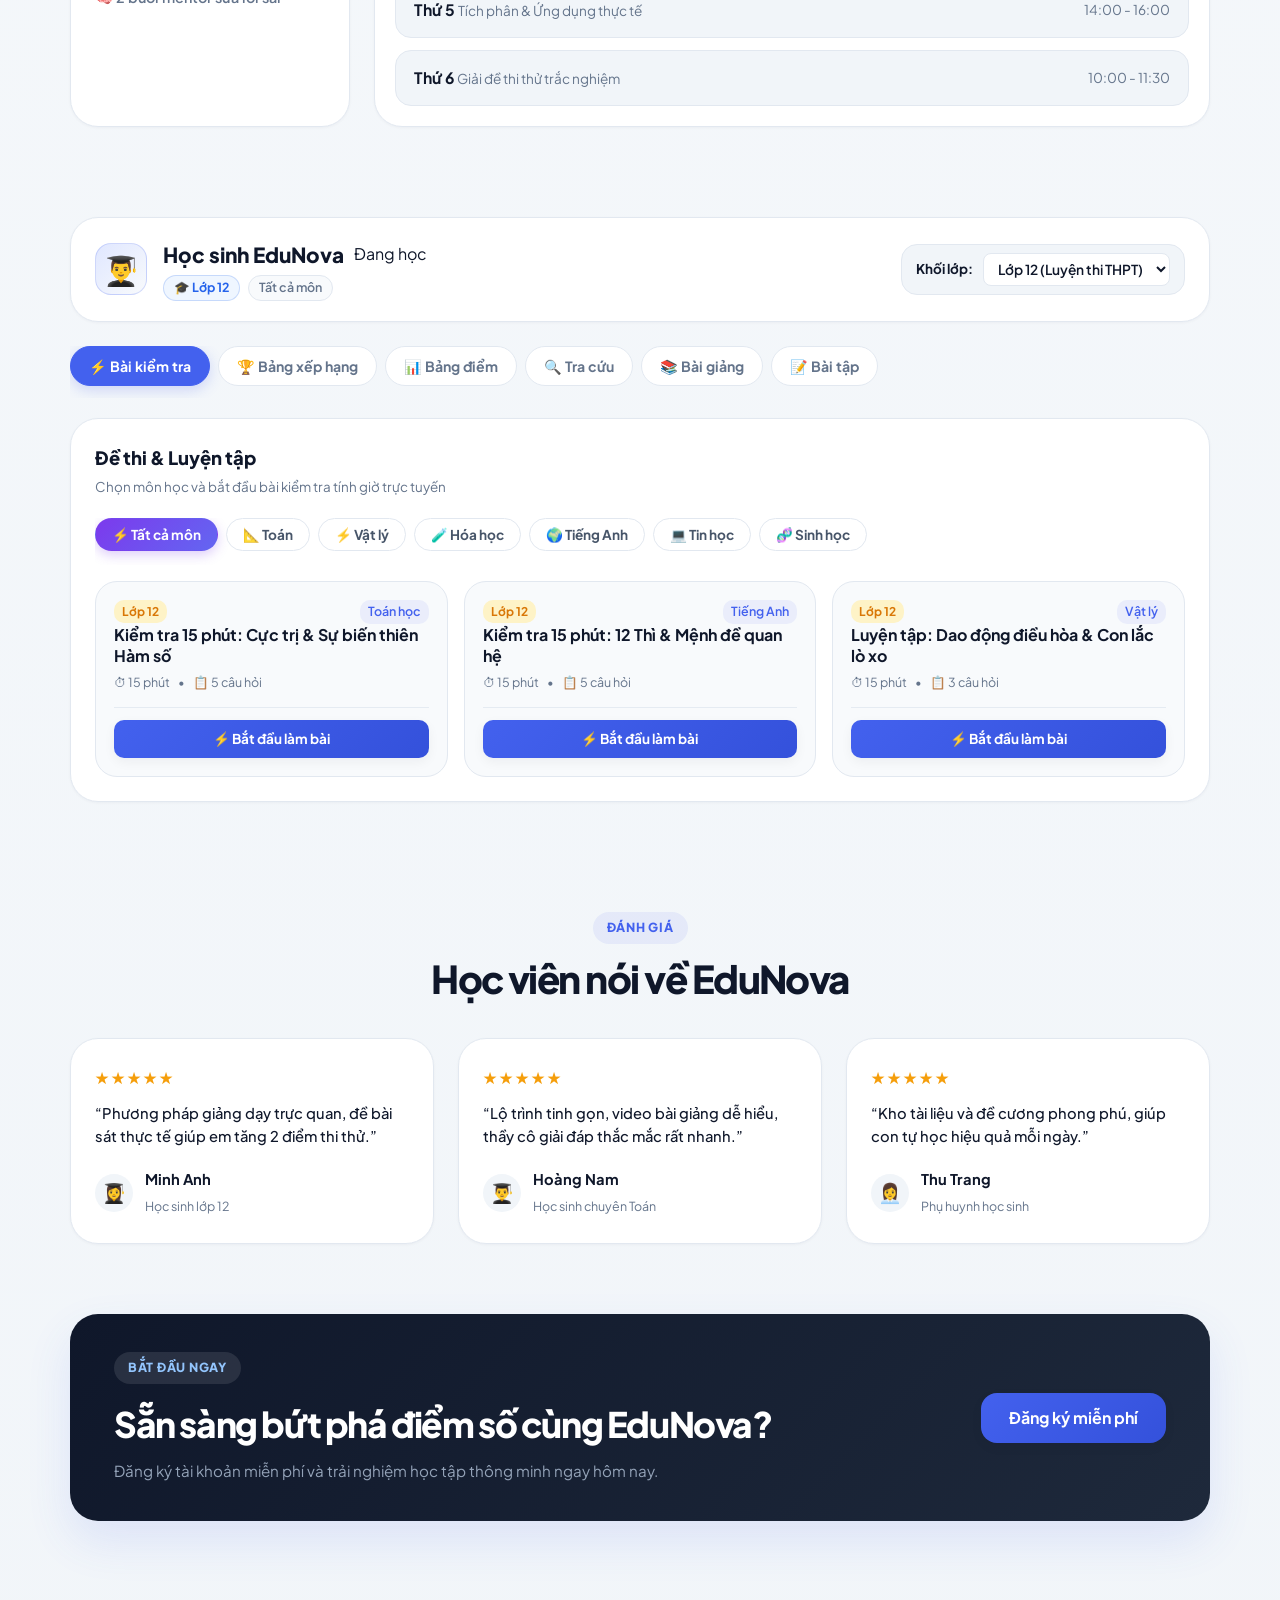
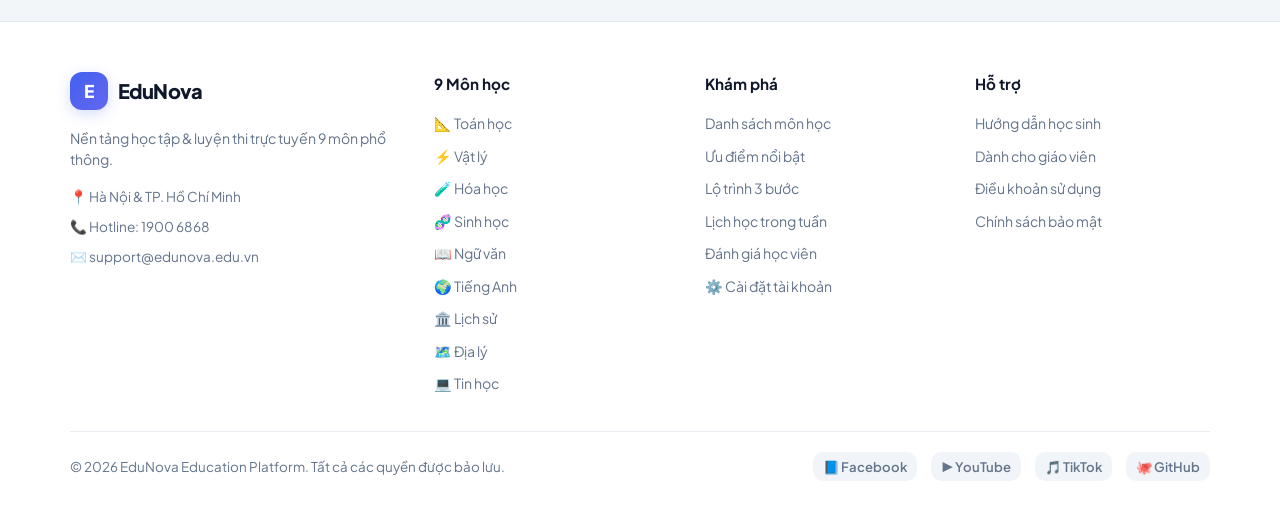
==== commit a9114c6f: "update 13: dang ky dang nhap xuat hien tai cho tren man hinh, hoan tat tu dong tro ve menu chinh o d" ====
--- a/index.html
+++ b/index.html
@@ -82,8 +82,8 @@
         </nav>
         <div class="nav-actions" id="authActions">
           <a class="btn btn-ghost" href="#courses">Môn học</a>
-          <a class="btn btn-primary" href="auth.html?tab=signup" id="signupBtn">Đăng ký</a>
-          <a class="btn btn-secondary" href="auth.html?tab=login" id="loginBtn">Đăng nhập</a>
+          <button class="btn btn-primary" type="button" data-open-signup id="signupBtn">Đăng ký</button>
+          <button class="btn btn-secondary" type="button" data-open-login id="loginBtn">Đăng nhập</button>
           <div class="user-profile" style="display: none;" id="userProfile">
             <span id="userRoleBadge" class="role-badge"></span>
             <span id="userName" class="user-name">Người dùng</span>
@@ -105,7 +105,7 @@
               Nền tảng học tập & luyện thi trực tuyến 9 môn phổ thông chuẩn hóa.
             </p>
             <div class="hero-actions">
-              <a class="btn btn-primary" href="auth.html?tab=signup">Bắt đầu ngay</a>
+              <button class="btn btn-primary" type="button" data-open-signup>Bắt đầu ngay</button>
               <a class="btn btn-secondary" href="#courses">Xem 9 môn học</a>
             </div>
             <ul class="hero-stats" aria-label="Thống kê nền tảng">
@@ -595,7 +595,10 @@
     <!-- Sign Up Modal -->
     <div class="modal-overlay hidden" id="signupModal" aria-hidden="true">
       <div class="modal-dialog auth-dialog" role="dialog" aria-modal="true" aria-labelledby="signupTitle">
-        <button class="modal-close" type="button" aria-label="Đóng form đăng ký" data-close-signup>×</button>
+        <div class="auth-dialog-top-actions">
+          <button class="btn-return-menu" type="button" data-return-menu aria-label="Quay lại menu chính">← Về menu chính</button>
+          <button class="modal-close" type="button" aria-label="Đóng form đăng ký" data-close-signup>×</button>
+        </div>
         
         <!-- Auth Switch Tabs -->
         <div class="auth-mode-tabs">
@@ -691,7 +694,10 @@
     <!-- Login Modal -->
     <div class="modal-overlay hidden" id="loginModal" aria-hidden="true">
       <div class="modal-dialog auth-dialog" role="dialog" aria-modal="true" aria-labelledby="loginTitle">
-        <button class="modal-close" type="button" aria-label="Đóng form" data-close-login>×</button>
+        <div class="auth-dialog-top-actions">
+          <button class="btn-return-menu" type="button" data-return-menu aria-label="Quay lại menu chính">← Về menu chính</button>
+          <button class="modal-close" type="button" aria-label="Đóng form" data-close-login>×</button>
+        </div>
         
         <!-- Auth Switch Tabs -->
         <div class="auth-mode-tabs">
--- a/styles.css
+++ b/styles.css
@@ -1671,9 +1671,30 @@
 }
 
 /* Ensure page sections stay interactive and layered above particle canvas */
-.site-header, main, footer, .modal-overlay {
+.site-header, main, footer {
   position: relative;
   z-index: 1;
+}
+
+.modal-overlay {
+  position: fixed !important;
+  inset: 0 !important;
+  z-index: 99999 !important;
+  background: rgba(15, 23, 42, 0.65) !important;
+  backdrop-filter: blur(10px) !important;
+  -webkit-backdrop-filter: blur(10px) !important;
+  display: flex !important;
+  align-items: center !important;
+  justify-content: center !important;
+  padding: 20px !important;
+  overflow-y: auto !important;
+}
+
+.modal-overlay.hidden {
+  display: none !important;
+  opacity: 0 !important;
+  visibility: hidden !important;
+  pointer-events: none !important;
 }
 
 /* Global Toast Notification */
--- a/account-styles.css
+++ b/account-styles.css
@@ -1,4 +1,4 @@
-﻿/* ==========================================================================
+/* ==========================================================================
    EduNova Account, Dashboards, Quizzes, Gradebook & Support Styles
    ========================================================================== */
 
@@ -991,9 +991,41 @@
 .auth-dialog {
   max-width: 480px !important;
   border-radius: 24px !important;
-  padding: 28px 24px !important;
+  padding: 24px 22px !important;
   border: 1px solid rgba(124, 58, 237, 0.15) !important;
-  box-shadow: 0 20px 60px rgba(124, 58, 237, 0.12) !important;
+  box-shadow: 0 20px 60px rgba(124, 58, 237, 0.18) !important;
+  background: #ffffff !important;
+  position: relative !important;
+}
+
+.auth-dialog-top-actions {
+  display: flex;
+  align-items: center;
+  justify-content: space-between;
+  margin-bottom: 14px;
+}
+
+.btn-return-menu {
+  display: inline-flex;
+  align-items: center;
+  gap: 6px;
+  background: #f1f5f9;
+  color: #475569;
+  border: 1px solid #e2e8f0;
+  border-radius: 999px;
+  padding: 6px 14px;
+  font-size: 0.84rem;
+  font-weight: 700;
+  cursor: pointer;
+  transition: all 0.2s ease;
+  font-family: inherit;
+}
+
+.btn-return-menu:hover {
+  background: #ede9fe;
+  color: #7c3aed;
+  border-color: #ddd6fe;
+  transform: translateX(-2px);
 }
 
 .auth-mode-tabs {
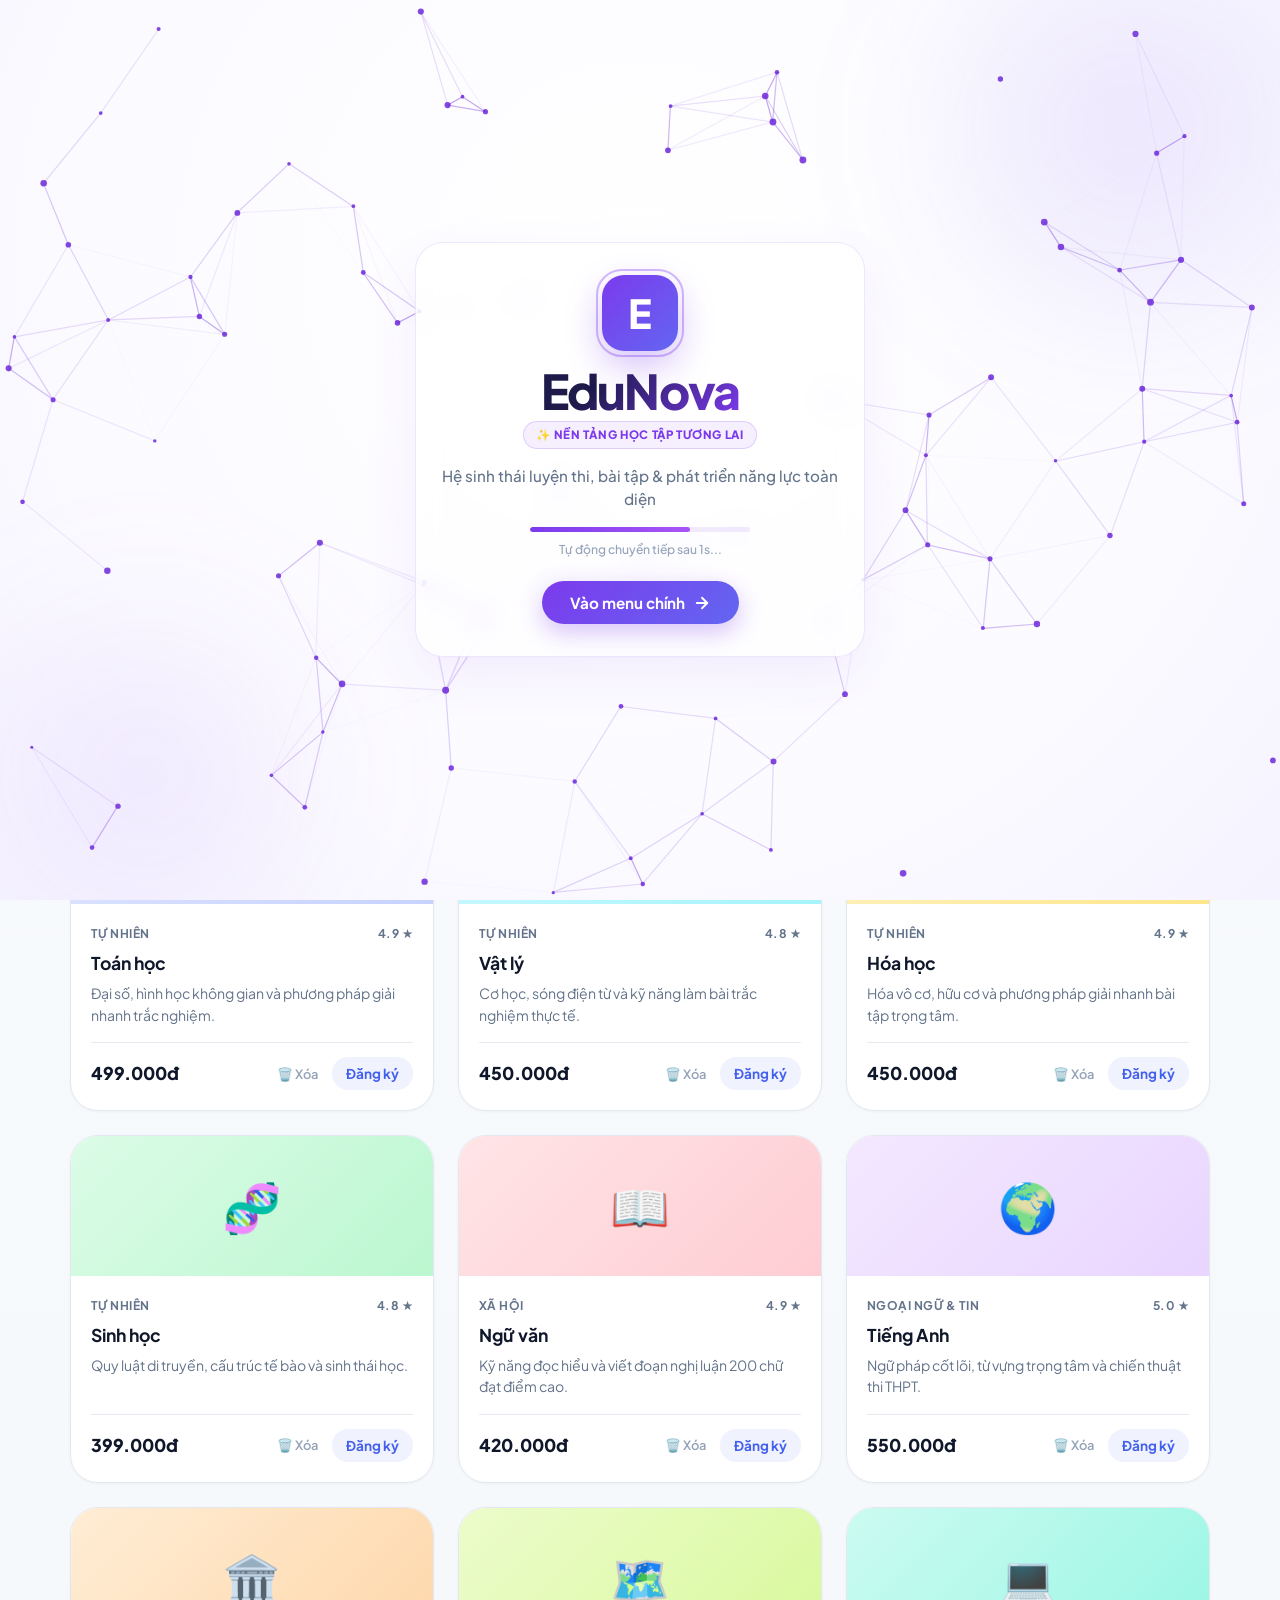
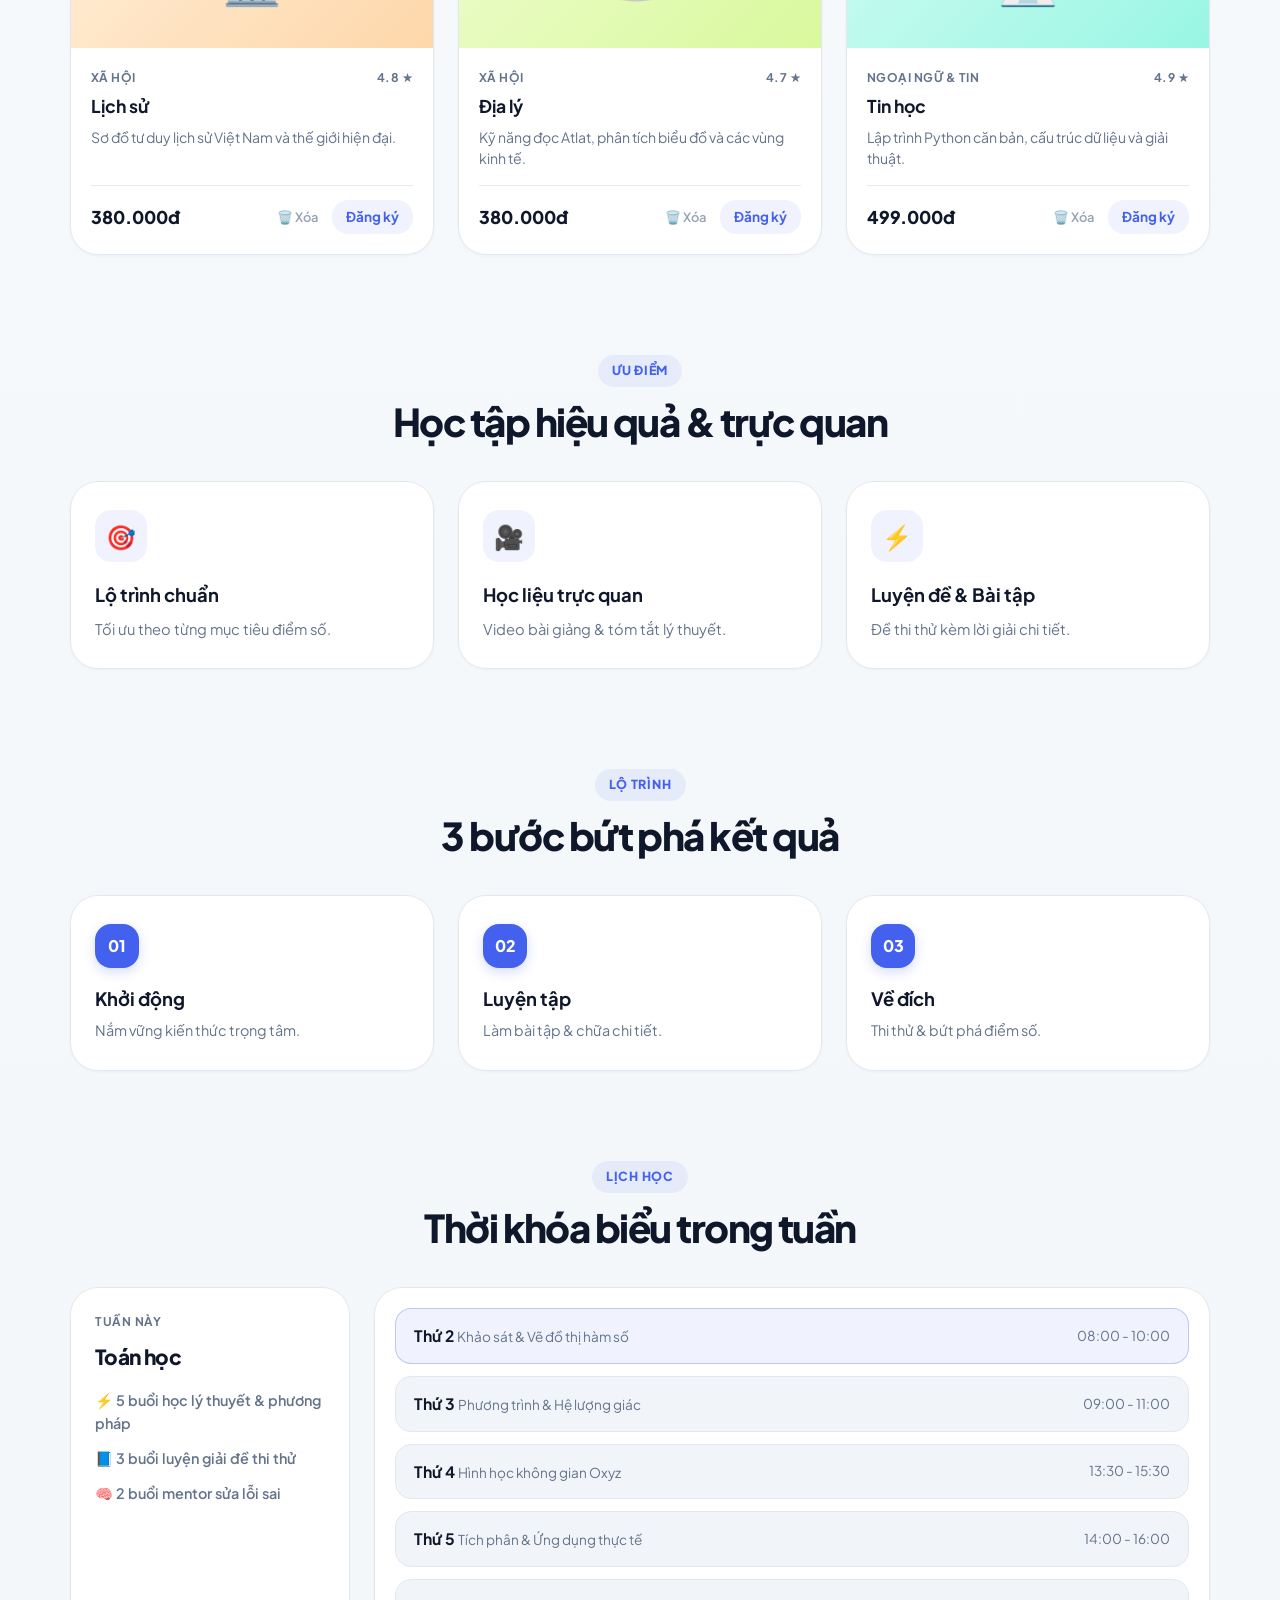
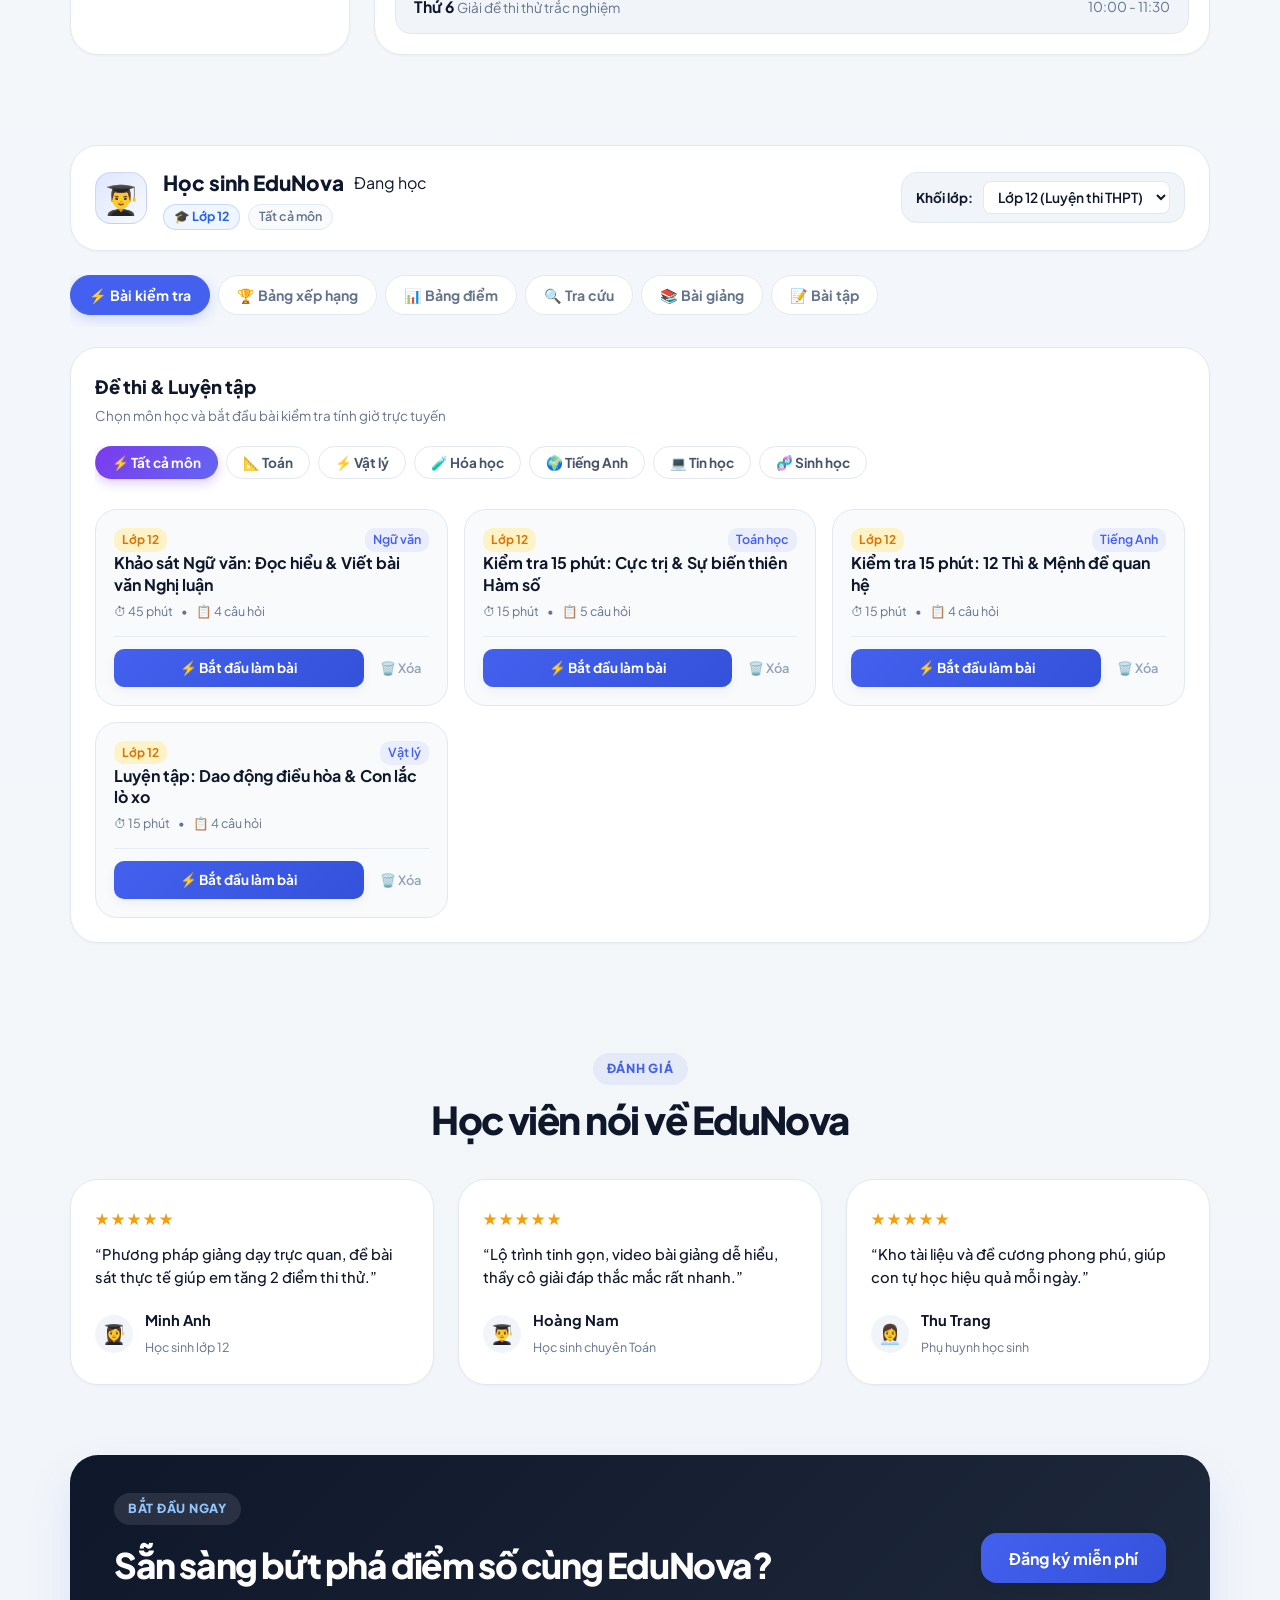
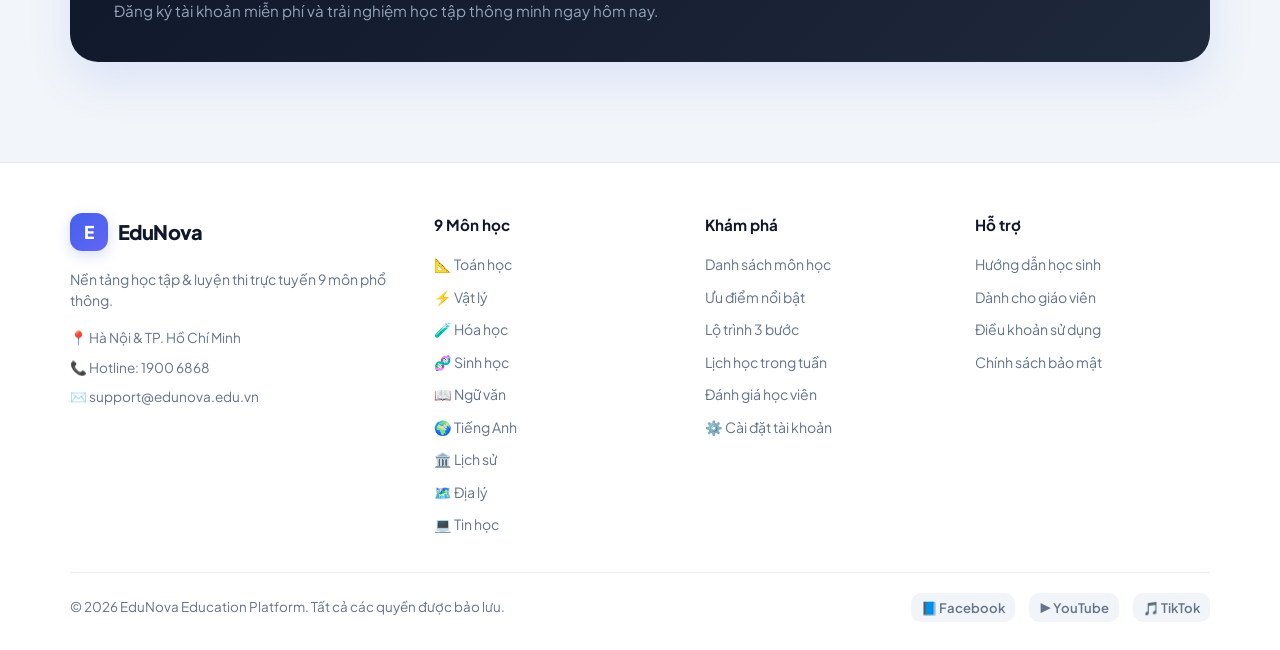
==== commit 395d7150: "update 14: them phan viet bai van mon ngu van va 2 loai tai khoan phu huynh nha truong" ====
--- a/index.html
+++ b/index.html
@@ -78,6 +78,8 @@
           <a href="#schedule">Lịch học</a>
           <a href="#teacherDashboard" id="navTeacherLink" style="display: none;">Quản lý Dạy học</a>
           <a href="#studentDashboard" id="navStudentLink" style="display: none;">Góc học tập</a>
+          <a href="#parentDashboard" id="navParentLink" style="display: none;">Sổ liên lạc Phụ huynh</a>
+          <a href="#schoolDashboard" id="navSchoolLink" style="display: none;">Cổng Nhà trường</a>
           <a href="#reviews">Đánh giá</a>
         </nav>
         <div class="nav-actions" id="authActions">
@@ -344,6 +346,267 @@
             </div>
             <div class="teacher-course-list" id="teacherCourseList">
               <!-- Rendered by JS -->
+            </div>
+          </div>
+        </div>
+      </section>
+
+      <!-- Parent Dashboard Section (Sổ liên lạc điện tử Phụ huynh) -->
+      <section id="parentDashboard" class="parent-dashboard-section" style="display: none; padding: 40px 0; background: #fdfcfe;">
+        <div class="container">
+          <div class="student-profile-banner" style="background: linear-gradient(135deg, #eff6ff 0%, #dbeafe 100%); border-color: #bfdbfe;">
+            <div class="student-profile-left">
+              <div class="student-avatar-badge" style="background: #3b82f6; color: white;">👨‍👩‍👧</div>
+              <div class="student-info-text">
+                <div class="student-name-row">
+                  <h2 id="parentGreetingName" style="color: #1e3a8a;">Phụ huynh: Bác Nguyễn Văn Nam</h2>
+                  <span class="status-badge" style="background: #2563eb; color: white;">Sổ liên lạc kết nối</span>
+                </div>
+                <div class="student-meta-tags">
+                  <span class="student-grade-pill" style="background: #dbeafe; color: #1e40af;">Con em: Nguyễn Minh Anh (Lớp 12A1)</span>
+                  <span class="student-course-pill" style="background: #e0e7ff; color: #3730a3;">GVCN: Cô Mai (0912.345.678)</span>
+                </div>
+              </div>
+            </div>
+          </div>
+
+          <!-- Parent Stats -->
+          <div class="teacher-stats-grid" style="margin-top: 24px;">
+            <div class="stat-card">
+              <div class="stat-icon">📊</div>
+              <div class="stat-info">
+                <strong style="color: #2563eb;">9.2 / 10</strong>
+                <span>Điểm trung bình các bài thi</span>
+              </div>
+            </div>
+            <div class="stat-card">
+              <div class="stat-icon">🏆</div>
+              <div class="stat-info">
+                <strong style="color: #059669;">Xuất sắc</strong>
+                <span>Xếp loại học lực</span>
+              </div>
+            </div>
+            <div class="stat-card">
+              <div class="stat-icon">📝</div>
+              <div class="stat-info">
+                <strong>16 bài</strong>
+                <span>Bài kiểm tra đã nộp</span>
+              </div>
+            </div>
+            <div class="stat-card">
+              <div class="stat-icon">⏰</div>
+              <div class="stat-info">
+                <strong style="color: #7c3aed;">98%</strong>
+                <span>Tỷ lệ chuyên cần học tập</span>
+              </div>
+            </div>
+          </div>
+
+          <!-- Parent Details Layout -->
+          <div class="teacher-grid-layout" style="margin-top: 28px;">
+            <!-- Child Recent Grades & Exams -->
+            <div class="teacher-panel">
+              <div class="panel-header">
+                <div>
+                  <h3>Kết quả học tập & Bài thi của con</h3>
+                  <p>Theo dõi điểm thi thử, trắc nghiệm và bài viết văn</p>
+                </div>
+                <span class="type-chip" style="background: #dbeafe; color: #1e40af;">Cập nhật tức thì</span>
+              </div>
+              <div class="quiz-list" id="parentChildGradesList">
+                <div class="assignment-item">
+                  <div class="assignment-top">
+                    <h4 class="assignment-title">Đề thi khảo sát Ngữ văn: Đọc hiểu & Viết bài văn Nghị luận</h4>
+                    <span class="type-chip" style="background: #dcfce7; color: #166534; font-weight: 800;">Điểm: 9.5</span>
+                  </div>
+                  <div class="assignment-meta">
+                    <span class="badge-course">Ngữ văn</span>
+                    <span>Hôm nay</span>
+                    <span style="color: #059669;">• Nhận xét: Bài viết văn lập luận sắc bén, bố cục rõ ràng</span>
+                  </div>
+                </div>
+                <div class="assignment-item">
+                  <div class="assignment-top">
+                    <h4 class="assignment-title">Kiểm tra 15 phút: Cực trị & Sự biến thiên Hàm số</h4>
+                    <span class="type-chip" style="background: #dcfce7; color: #166534; font-weight: 800;">Điểm: 9.0</span>
+                  </div>
+                  <div class="assignment-meta">
+                    <span class="badge-course">Toán học</span>
+                    <span>15/09/2026</span>
+                    <span style="color: #059669;">• Nhận xét: Nắm vững phương pháp giải nhanh đạo hàm</span>
+                  </div>
+                </div>
+                <div class="assignment-item">
+                  <div class="assignment-top">
+                    <h4 class="assignment-title">Luyện tập: Dao động điều hòa & Con lắc lò xo</h4>
+                    <span class="type-chip" style="background: #dcfce7; color: #166534; font-weight: 800;">Điểm: 9.0</span>
+                  </div>
+                  <div class="assignment-meta">
+                    <span class="badge-course">Vật lý</span>
+                    <span>12/09/2026</span>
+                    <span style="color: #059669;">• Nhận xét: Hoàn thành bài tập đúng hạn</span>
+                  </div>
+                </div>
+              </div>
+            </div>
+
+            <!-- Parent Communication with Teachers -->
+            <div class="teacher-panel">
+              <div class="panel-header">
+                <div>
+                  <h3>Trao đổi với Thầy Cô & Nhà trường</h3>
+                  <p>Hòm thư tương tác trực tiếp với giáo viên chủ nhiệm</p>
+                </div>
+              </div>
+              <div style="background: #ffffff; border: 1px solid #e2e8f0; border-radius: 12px; padding: 16px;">
+                <div style="margin-bottom: 12px; padding-bottom: 12px; border-bottom: 1px solid #f1f5f9;">
+                  <strong style="color: #1e293b; font-size: 0.92rem;">Lời nhắn từ Cô Mai (GVCN Lớp 12A1):</strong>
+                  <p style="margin: 4px 0 0; font-size: 0.88rem; color: #475569; line-height: 1.5;">
+                    "Chào bác Nam, tuần qua em Minh Anh học rất tập trung, đặc biệt bài viết văn nghị luận xã hội đạt 9.5 điểm cao nhất lớp. Gia đình tiếp tục động viên em giữ vững phong độ nhé!"
+                  </p>
+                </div>
+                <form id="parentMessageForm" onsubmit="event.preventDefault(); alert('Cảm ơn bác! Tin nhắn đã được gửi trực tiếp tới cô giáo chủ nhiệm.'); document.getElementById('parentReplyInput').value = '';">
+                  <label for="parentReplyInput" style="font-size: 0.85rem; font-weight: 700; color: #64748b; margin-bottom: 6px; display: block;">Gửi tin nhắn hoặc đơn xin phép cho con:</label>
+                  <textarea id="parentReplyInput" rows="3" class="quiz-short-input" placeholder="Vd: Chào cô, gia đình xin phép cho cháu nghỉ sáng thứ 7 để đi khám sức khỏe..." required style="margin-bottom: 8px;"></textarea>
+                  <button type="submit" class="btn btn-primary small-btn" style="width: 100%; justify-content: center;">✉️ Gửi phản hồi tới Giáo viên</button>
+                </form>
+              </div>
+            </div>
+          </div>
+        </div>
+      </section>
+
+      <!-- School Dashboard Section (Cổng Quản trị Nhà trường) -->
+      <section id="schoolDashboard" class="school-dashboard-section" style="display: none; padding: 40px 0; background: #faf5ff;">
+        <div class="container">
+          <div class="student-profile-banner" style="background: linear-gradient(135deg, #faf5ff 0%, #ede9fe 100%); border-color: #ddd6fe;">
+            <div class="student-profile-left">
+              <div class="student-avatar-badge" style="background: #7c3aed; color: white;">🏫</div>
+              <div class="student-info-text">
+                <div class="student-name-row">
+                  <h2 id="schoolGreetingName" style="color: #4c1d95;">Trường THPT Chuyên EduNova</h2>
+                  <span class="status-badge" style="background: #7c3aed; color: white;">Cổng Quản Trị Nhà Trường</span>
+                </div>
+                <div class="student-meta-tags">
+                  <span class="student-grade-pill" style="background: #ede9fe; color: #6d28d9;">Ban Giám Hiệu & Quản Trị Hệ Thống</span>
+                  <span class="student-course-pill" style="background: #f3e8ff; color: #581c87;">Năm học 2026 - 2027</span>
+                </div>
+              </div>
+            </div>
+          </div>
+
+          <!-- School Stats -->
+          <div class="teacher-stats-grid" style="margin-top: 24px;">
+            <div class="stat-card">
+              <div class="stat-icon">👨‍🎓</div>
+              <div class="stat-info">
+                <strong style="color: #7c3aed;">1.280</strong>
+                <span>Học sinh toàn trường</span>
+              </div>
+            </div>
+            <div class="stat-card">
+              <div class="stat-icon">👨‍🏫</div>
+              <div class="stat-info">
+                <strong style="color: #0284c7;">72</strong>
+                <span>Cán bộ & Giáo viên</span>
+              </div>
+            </div>
+            <div class="stat-card">
+              <div class="stat-icon">📈</div>
+              <div class="stat-info">
+                <strong style="color: #059669;">8.52 / 10</strong>
+                <span>Điểm thi khảo sát trung bình</span>
+              </div>
+            </div>
+            <div class="stat-card">
+              <div class="stat-icon">🎯</div>
+              <div class="stat-info">
+                <strong style="color: #dc2626;">99.2%</strong>
+                <span>Tỷ lệ hoàn thành chương trình</span>
+              </div>
+            </div>
+          </div>
+
+          <!-- School Management Panels Layout -->
+          <div class="teacher-grid-layout" style="margin-top: 28px;">
+            <!-- Class Ranking & Statistics -->
+            <div class="teacher-panel">
+              <div class="panel-header">
+                <div>
+                  <h3>Thi đua & Kết quả các khối lớp</h3>
+                  <p>Xếp hạng thành tích học tập các khối lớp năm học 2026-2027</p>
+                </div>
+                <span class="type-chip exam">Toàn trường</span>
+              </div>
+              <div class="quiz-list">
+                <div class="assignment-item" style="display: flex; justify-content: space-between; align-items: center;">
+                  <div>
+                    <div class="assignment-top">
+                      <h4 class="assignment-title">🥇 Lớp 12A1 (Chuyên Tự Nhiên & Ngữ Văn)</h4>
+                      <span class="badge-course">42 học sinh</span>
+                    </div>
+                    <div class="assignment-meta">
+                      <span>GVCN: Cô Mai</span>
+                      <span style="color: #059669; font-weight: 700;">• ĐTB: 9.35</span>
+                      <span>• Tỷ lệ đạt điểm 9-10: 88%</span>
+                    </div>
+                  </div>
+                  <span class="badge-deadline active" style="background: #ecfdf5; color: #059669; border-color: #a7f3d0;">Dẫn đầu</span>
+                </div>
+
+                <div class="assignment-item" style="display: flex; justify-content: space-between; align-items: center;">
+                  <div>
+                    <div class="assignment-top">
+                      <h4 class="assignment-title">🥈 Lớp 12A2 (Chuyên Toán & Tin Học)</h4>
+                      <span class="badge-course">40 học sinh</span>
+                    </div>
+                    <div class="assignment-meta">
+                      <span>GVCN: Thầy Hùng</span>
+                      <span style="color: #059669; font-weight: 700;">• ĐTB: 9.12</span>
+                      <span>• Tỷ lệ đạt điểm 9-10: 82%</span>
+                    </div>
+                  </div>
+                  <span class="badge-deadline active" style="background: #eff6ff; color: #2563eb; border-color: #bfdbfe;">Hạng nhì</span>
+                </div>
+
+                <div class="assignment-item" style="display: flex; justify-content: space-between; align-items: center;">
+                  <div>
+                    <div class="assignment-top">
+                      <h4 class="assignment-title">🥉 Lớp 11A1 (Khối 11 Tiên Phong)</h4>
+                      <span class="badge-course">45 học sinh</span>
+                    </div>
+                    <div class="assignment-meta">
+                      <span>GVCN: Thầy Tuấn</span>
+                      <span style="color: #059669; font-weight: 700;">• ĐTB: 8.85</span>
+                      <span>• Tỷ lệ đạt điểm 9-10: 76%</span>
+                    </div>
+                  </div>
+                  <span class="badge-deadline active" style="background: #fdf2f8; color: #db2777; border-color: #fbcfe8;">Hạng ba</span>
+                </div>
+              </div>
+            </div>
+
+            <!-- School Announcement Publishing -->
+            <div class="teacher-panel">
+              <div class="panel-header">
+                <div>
+                  <h3>Ban hành Thông báo Toàn trường</h3>
+                  <p>Gửi thông báo tới toàn thể học sinh, phụ huynh và giáo viên</p>
+                </div>
+              </div>
+              <div style="background: #ffffff; border: 1px solid #e2e8f0; border-radius: 12px; padding: 16px;">
+                <form id="schoolAnnouncementForm" onsubmit="event.preventDefault(); alert('✓ Ban giám hiệu đã ban hành thông báo thành công tới toàn thể học sinh và phụ huynh!'); document.getElementById('schoolAnnounceTitle').value = ''; document.getElementById('schoolAnnounceContent').value = '';">
+                  <div class="form-group" style="margin-bottom: 12px;">
+                    <label for="schoolAnnounceTitle" style="font-size: 0.85rem; font-weight: 700; color: #475569;">Tiêu đề thông báo:</label>
+                    <input id="schoolAnnounceTitle" class="quiz-short-input" type="text" placeholder="Vd: Lịch thi thử THPT Quốc gia lần 2 và Ngày hội Tư vấn Tuyển sinh" required />
+                  </div>
+                  <div class="form-group" style="margin-bottom: 12px;">
+                    <label for="schoolAnnounceContent" style="font-size: 0.85rem; font-weight: 700; color: #475569;">Nội dung ban hành:</label>
+                    <textarea id="schoolAnnounceContent" class="quiz-short-input" rows="3" placeholder="Nhập nội dung chi tiết thông báo..." required></textarea>
+                  </div>
+                  <button type="submit" class="btn btn-primary small-btn" style="width: 100%; justify-content: center;">📢 Ban hành thông báo chính thức</button>
+                </form>
+              </div>
             </div>
           </div>
         </div>
@@ -623,8 +886,8 @@
           </div>
 
           <div class="form-group account-type">
-            <label>Vai trò</label>
-            <div class="radio-group auth-radio-group">
+            <label>Vai trò tài khoản</label>
+            <div class="radio-group auth-radio-group" style="display: grid; grid-template-columns: 1fr 1fr; gap: 8px;">
               <label class="radio-label">
                 <input type="radio" name="accountType" value="student" required checked />
                 <span>👨‍🎓 Học sinh</span>
@@ -633,9 +896,18 @@
                 <input type="radio" name="accountType" value="teacher" required />
                 <span>👨‍🏫 Giáo viên</span>
               </label>
-            </div>
-          </div>
-
+              <label class="radio-label">
+                <input type="radio" name="accountType" value="parent" required />
+                <span>👨‍👩‍👧 Phụ huynh</span>
+              </label>
+              <label class="radio-label">
+                <input type="radio" name="accountType" value="school" required />
+                <span>🏫 Nhà trường</span>
+              </label>
+            </div>
+          </div>
+
+          <!-- Dành riêng cho Học sinh -->
           <div class="form-group" id="signupGradeGroup">
             <label for="signupGrade">Khối lớp</label>
             <select id="signupGrade" name="grade">
@@ -657,16 +929,28 @@
           <div class="form-group" id="signupCourseGroup">
             <label for="course" id="signupCourseLabel">Môn học trọng tâm</label>
             <select id="course" name="course">
-              <option value="Toán học - Đại số & Hình học không gian">📐 Toán học</option>
-              <option value="Vật lý - Cơ học & Sóng điện từ">⚡ Vật lý</option>
-              <option value="Hóa học - Vô cơ & Hữu cơ trọng tâm">🧪 Hóa học</option>
-              <option value="Sinh học - Di truyền & Quần thể sinh thái">🧬 Sinh học</option>
-              <option value="Ngữ văn - Kỹ năng Đọc hiểu & Nghị luận xã hội">📖 Ngữ văn</option>
-              <option value="Tiếng Anh - Ngữ pháp & Luyện thi THPT / IELTS">🌍 Tiếng Anh</option>
-              <option value="Lịch sử - Lịch sử Việt Nam & Thế giới hiện đại">🏛️ Lịch sử</option>
-              <option value="Địa lý - Địa lý tự nhiên & Kinh tế Việt Nam">🗺️ Địa lý</option>
-              <option value="Tin học - Lập trình Python & Tư duy thuật toán">💻 Tin học</option>
+              <option value="Toán học">📐 Toán học</option>
+              <option value="Vật lý">⚡ Vật lý</option>
+              <option value="Hóa học">🧪 Hóa học</option>
+              <option value="Sinh học">🧬 Sinh học</option>
+              <option value="Ngữ văn">📖 Ngữ văn</option>
+              <option value="Tiếng Anh">🌍 Tiếng Anh</option>
+              <option value="Lịch sử">🏛️ Lịch sử</option>
+              <option value="Địa lý">🗺️ Địa lý</option>
+              <option value="Tin học">💻 Tin học</option>
             </select>
+          </div>
+
+          <!-- Dành riêng cho Phụ huynh -->
+          <div class="form-group" id="signupParentGroup" style="display: none;">
+            <label for="signupStudentName">Họ tên học sinh (Con em đang theo học)</label>
+            <input id="signupStudentName" name="studentName" type="text" placeholder="Vd: Nguyễn Minh Anh - Lớp 12A1" />
+          </div>
+
+          <!-- Dành riêng cho Nhà trường -->
+          <div class="form-group" id="signupSchoolGroup" style="display: none;">
+            <label for="signupSchoolName">Tên trường học / Cơ sở đào tạo</label>
+            <input id="signupSchoolName" name="schoolName" type="text" placeholder="Vd: Trường THPT Chuyên EduNova" />
           </div>
 
           <div class="form-group">
@@ -714,8 +998,10 @@
         <div class="quick-demo-auth-box">
           <span class="quick-demo-label">⚡ Đăng nhập nhanh một chạm:</span>
           <div class="quick-demo-btns">
-            <button type="button" class="btn-demo-quick" id="btnQuickLoginStudent">👨‍🎓 Học sinh (Lớp 12)</button>
+            <button type="button" class="btn-demo-quick" id="btnQuickLoginStudent">👨‍🎓 Học sinh (Minh Anh)</button>
             <button type="button" class="btn-demo-quick" id="btnQuickLoginTeacher">👨‍🏫 Thầy Tuấn (Giáo viên)</button>
+            <button type="button" class="btn-demo-quick" id="btnQuickLoginParent">👨‍👩‍👧 Phụ huynh (Bác Nam)</button>
+            <button type="button" class="btn-demo-quick" id="btnQuickLoginSchool">🏫 Nhà trường (THPT EduNova)</button>
           </div>
         </div>
 
@@ -1021,7 +1307,8 @@
         <button class="modal-close" type="button" aria-label="Đóng" data-close-create-quiz>×</button>
         <div class="modal-header">
           <span class="eyebrow">Giảng viên EduNova</span>
-          <h3 id="createQuizTitle">Tạo đề kiểm tra / Luyện tập trắc nghiệm</h3>
+          <h3 id="createQuizTitle">Tạo đề kiểm tra đa dạng dạng bài</h3>
+          <p style="font-size: 0.88rem; color: var(--text-muted); margin-top: 4px;">Hỗ trợ Trắc nghiệm, Đúng/Sai, Trả lời ngắn & Tự luận</p>
         </div>
 
         <form id="createQuizForm" class="signup-form">
@@ -1061,9 +1348,25 @@
           </div>
 
           <div class="form-group">
-            <label>Danh sách câu hỏi mẫu (JSON hoặc định dạng câu hỏi)</label>
-            <textarea id="newQuizQuestionsRaw" rows="6" placeholder="Câu 1: ... | A: ... | B: ... | C: ... | D: ... | Đáp án: A&#10;Câu 2: ... | A: ... | B: ... | C: ... | D: ... | Đáp án: B" required></textarea>
-            <small style="color: var(--text-muted); font-size: 0.8rem;">Hệ thống sẽ tự động phân tích và tạo bài trắc nghiệm.</small>
+            <div style="display: flex; justify-content: space-between; align-items: center; margin-bottom: 8px; flex-wrap: wrap; gap: 6px;">
+              <label style="margin-bottom: 0;">Danh sách câu hỏi theo dạng bài</label>
+              <div class="quiz-template-buttons" style="display: flex; gap: 6px; flex-wrap: wrap;">
+                <button type="button" class="btn-quick-template" id="btnTplMCQ" title="Thêm câu trắc nghiệm">+ Trắc nghiệm</button>
+                <button type="button" class="btn-quick-template" id="btnTplTF" title="Thêm câu Đúng / Sai">+ Đúng / Sai</button>
+                <button type="button" class="btn-quick-template" id="btnTplShort" title="Thêm câu Trả lời ngắn">+ Trả lời ngắn</button>
+                <button type="button" class="btn-quick-template" id="btnTplEssay" title="Thêm câu Tự luận">+ Tự luận</button>
+                <button type="button" class="btn-quick-template" id="btnTplEssayWriting" style="background: #fef3c7; color: #b45309; border-color: #fde68a;" title="Thêm phần viết bài văn môn Ngữ văn">🖋️ + Viết bài văn (Văn)</button>
+              </div>
+            </div>
+            <textarea id="newQuizQuestionsRaw" rows="8" placeholder="Bấm các nút phía trên để chèn nhanh mẫu câu hỏi, hoặc gõ theo cú pháp:&#10;[TN] Câu hỏi trắc nghiệm | A: ... | B: ... | C: ... | D: ... | Đáp án: A&#10;[DS] Câu khẳng định đúng sai | Đáp án: Đúng&#10;[TLN] Câu hỏi cần trả lời ngắn | Đáp án: Từ khóa đáp án&#10;[TL] Đề bài tự luận yêu cầu học sinh trình bày chi tiết&#10;[VBV] Đề bài viết bài văn nghị luận môn Ngữ văn | Dàn ý: 1. Mở bài... 2. Thân bài... 3. Kết bài..." required></textarea>
+            <div style="background: #f8fafc; border: 1px solid #e2e8f0; border-radius: 8px; padding: 10px 12px; margin-top: 6px; font-size: 0.8rem; color: #64748b; line-height: 1.5;">
+              💡 <strong>Quy ước dạng bài:</strong><br/>
+              • <strong>[TN]</strong> Trắc nghiệm 4 đáp án (A, B, C, D)<br/>
+              • <strong>[DS]</strong> Đúng / Sai (Học sinh chọn nút Đúng hoặc Sai)<br/>
+              • <strong>[TLN]</strong> Trả lời ngắn (Học sinh gõ từ/số vào ô trả lời)<br/>
+              • <strong>[TL]</strong> Tự luận ngắn (Học sinh trả lời tóm tắt)<br/>
+              • <strong>[VBV]</strong> Viết bài văn (Môn Ngữ văn: Trình bày bài văn hoàn chỉnh, đếm từ thời gian thực, có dàn ý mở bài - thân bài - kết bài)
+            </div>
           </div>
 
           <button class="btn btn-primary submit-btn" type="submit">Xuất bản đề thi</button>
@@ -1292,7 +1595,6 @@
           <a href="#" title="Facebook" aria-label="Facebook">📘 Facebook</a>
           <a href="#" title="YouTube" aria-label="YouTube">▶️ YouTube</a>
           <a href="#" title="TikTok" aria-label="TikTok">🎵 TikTok</a>
-          <a href="https://github.com/phamnguyenvu12346-a11y/new-production-of-nvu.git" target="_blank" rel="noopener" title="GitHub" aria-label="GitHub">🐙 GitHub</a>
         </div>
       </div>
     </footer>
--- a/account-styles.css
+++ b/account-styles.css
@@ -1524,3 +1524,312 @@
   font-size: 1.05rem;
   width: 60px;
 }
+
+/* ==========================================================================
+   Question Types (Đúng/Sai, Trả lời ngắn, Tự luận) & Delete Buttons
+   ========================================================================== */
+.btn-quick-template {
+  background: #ede9fe;
+  color: #6d28d9;
+  border: 1px solid #ddd6fe;
+  border-radius: 6px;
+  padding: 4px 9px;
+  font-size: 0.78rem;
+  font-weight: 700;
+  cursor: pointer;
+  transition: all 0.2s ease;
+  font-family: inherit;
+}
+
+.btn-quick-template:hover {
+  background: #7c3aed;
+  color: #ffffff;
+  border-color: #7c3aed;
+}
+
+.quiz-qtype-badge {
+  display: inline-flex;
+  align-items: center;
+  gap: 4px;
+  padding: 3px 8px;
+  border-radius: 6px;
+  font-size: 0.74rem;
+  font-weight: 800;
+  text-transform: uppercase;
+  letter-spacing: 0.04em;
+  margin-bottom: 8px;
+}
+
+.quiz-qtype-badge.mcq { background: #e0e7ff; color: #3730a3; }
+.quiz-qtype-badge.tf { background: #dbeafe; color: #1e40af; }
+.quiz-qtype-badge.short { background: #fef3c7; color: #92400e; }
+.quiz-qtype-badge.essay { background: #dcfce7; color: #166534; }
+
+/* Đúng / Sai selection buttons */
+.quiz-tf-group {
+  display: grid;
+  grid-template-columns: 1fr 1fr;
+  gap: 12px;
+  margin-top: 10px;
+}
+
+.quiz-tf-btn {
+  display: flex;
+  align-items: center;
+  justify-content: center;
+  gap: 8px;
+  padding: 14px 20px;
+  border-radius: 12px;
+  border: 2px solid #e2e8f0;
+  background: #ffffff;
+  color: #1e293b;
+  font-size: 1rem;
+  font-weight: 700;
+  cursor: pointer;
+  transition: all 0.2s cubic-bezier(0.16, 1, 0.3, 1);
+  font-family: inherit;
+}
+
+.quiz-tf-btn:hover {
+  border-color: #7c3aed;
+  background: #fdfcff;
+  transform: translateY(-2px);
+}
+
+.quiz-tf-btn.selected {
+  border-color: #7c3aed !important;
+  background: #f5f3ff !important;
+  color: #6d28d9 !important;
+  box-shadow: 0 0 0 1px #7c3aed, 0 4px 14px rgba(124, 58, 237, 0.15) !important;
+}
+
+/* Trả lời ngắn input */
+.quiz-short-wrap {
+  margin-top: 10px;
+}
+
+.quiz-short-input {
+  width: 100%;
+  padding: 13px 18px;
+  border: 1.5px solid #cbd5e1;
+  border-radius: 12px;
+  font-size: 0.96rem;
+  font-family: inherit;
+  color: #1e293b;
+  background: #ffffff;
+  transition: all 0.2s ease;
+  box-sizing: border-box;
+}
+
+.quiz-short-input:focus {
+  border-color: #7c3aed;
+  outline: none;
+  box-shadow: 0 0 0 3px rgba(124, 58, 237, 0.15);
+}
+
+/* Tự luận textarea */
+.quiz-essay-wrap {
+  margin-top: 10px;
+}
+
+.quiz-essay-input {
+  width: 100%;
+  padding: 14px 18px;
+  border: 1.5px solid #cbd5e1;
+  border-radius: 12px;
+  font-size: 0.95rem;
+  line-height: 1.6;
+  font-family: inherit;
+  color: #1e293b;
+  background: #ffffff;
+  transition: all 0.2s ease;
+  resize: vertical;
+  min-height: 100px;
+  box-sizing: border-box;
+}
+
+.quiz-essay-input:focus {
+  border-color: #7c3aed;
+  outline: none;
+  box-shadow: 0 0 0 3px rgba(124, 58, 237, 0.15);
+}
+
+/* Nút xóa item (Môn, Bài giảng, Bài kiểm tra) */
+.btn-delete-item {
+  display: inline-flex;
+  align-items: center;
+  gap: 5px;
+  background: #fee2e2;
+  color: #dc2626;
+  border: 1px solid #fecaca;
+  border-radius: 8px;
+  padding: 6px 12px;
+  font-size: 0.82rem;
+  font-weight: 700;
+  cursor: pointer;
+  transition: all 0.2s ease;
+  font-family: inherit;
+}
+
+.btn-delete-item:hover {
+  background: #dc2626;
+  color: #ffffff;
+  border-color: #dc2626;
+  transform: translateY(-1px);
+  box-shadow: 0 4px 10px rgba(220, 38, 38, 0.2);
+}
+
+.btn-delete-item-sm {
+  background: transparent;
+  color: #94a3b8;
+  border: none;
+  padding: 4px 8px;
+  border-radius: 6px;
+  font-size: 0.8rem;
+  font-weight: 600;
+  cursor: pointer;
+  transition: all 0.2s ease;
+  font-family: inherit;
+}
+
+.btn-delete-item-sm:hover {
+  background: #fee2e2;
+  color: #dc2626;
+}
+
+/* ==========================================================================
+   Phần Viết Bài Văn Môn Ngữ Văn (Essay Writing UI)
+   ========================================================================== */
+.quiz-qtype-badge.writing {
+  background: #fef3c7;
+  color: #b45309;
+  border: 1px solid #fde68a;
+}
+
+.quiz-essay-writing-wrap {
+  margin-top: 14px;
+  background: #ffffff;
+  border: 1.5px solid #e2e8f0;
+  border-radius: 14px;
+  overflow: hidden;
+  box-shadow: 0 2px 8px rgba(0, 0, 0, 0.04);
+}
+
+.quiz-essay-toolbar {
+  display: flex;
+  justify-content: space-between;
+  align-items: center;
+  background: #f8fafc;
+  padding: 8px 14px;
+  border-bottom: 1px solid #e2e8f0;
+  flex-wrap: wrap;
+  gap: 8px;
+}
+
+.essay-tools-left {
+  display: flex;
+  gap: 6px;
+  flex-wrap: wrap;
+}
+
+.essay-tool-btn {
+  background: #ffffff;
+  border: 1px solid #cbd5e1;
+  color: #475569;
+  border-radius: 6px;
+  padding: 4px 10px;
+  font-size: 0.78rem;
+  font-weight: 700;
+  cursor: pointer;
+  transition: all 0.2s ease;
+  font-family: inherit;
+}
+
+.essay-tool-btn:hover {
+  background: #f1f5f9;
+  color: #1e293b;
+  border-color: #94a3b8;
+}
+
+.essay-tool-btn.active {
+  background: #fef3c7;
+  color: #b45309;
+  border-color: #fcd34d;
+}
+
+.essay-outline-panel {
+  background: #fffbeb;
+  border-bottom: 1px solid #fef3c7;
+  padding: 12px 16px;
+  font-size: 0.85rem;
+  color: #78350f;
+  line-height: 1.6;
+}
+
+.essay-outline-panel h5 {
+  margin: 0 0 6px 0;
+  font-size: 0.88rem;
+  font-weight: 800;
+  color: #92400e;
+}
+
+.essay-outline-panel ul {
+  margin: 0;
+  padding-left: 20px;
+}
+
+.quiz-essay-writing-input {
+  width: 100%;
+  border: none;
+  padding: 18px 20px;
+  font-size: 1rem;
+  line-height: 1.8;
+  color: #1e293b;
+  font-family: inherit;
+  box-sizing: border-box;
+  min-height: 240px;
+  resize: vertical;
+  background: #ffffff;
+}
+
+.quiz-essay-writing-input:focus {
+  outline: none;
+  background: #fffdfa;
+}
+
+.quiz-word-count-bar {
+  display: flex;
+  justify-content: space-between;
+  align-items: center;
+  background: #f8fafc;
+  padding: 8px 16px;
+  border-top: 1px solid #e2e8f0;
+  font-size: 0.82rem;
+  color: #64748b;
+  font-weight: 600;
+}
+
+.quiz-word-count-bar .word-stats {
+  display: flex;
+  gap: 14px;
+}
+
+.quiz-word-count-bar .word-stat-val {
+  color: #7c3aed;
+  font-weight: 800;
+}
+
+/* ==========================================================================
+   Vai trò mới: Phụ huynh & Nhà trường (Badges)
+   ========================================================================== */
+.role-badge.parent {
+  background: #dbeafe !important;
+  color: #1e40af !important;
+}
+
+.role-badge.school {
+  background: #ede9fe !important;
+  color: #6d28d9 !important;
+}
+
+
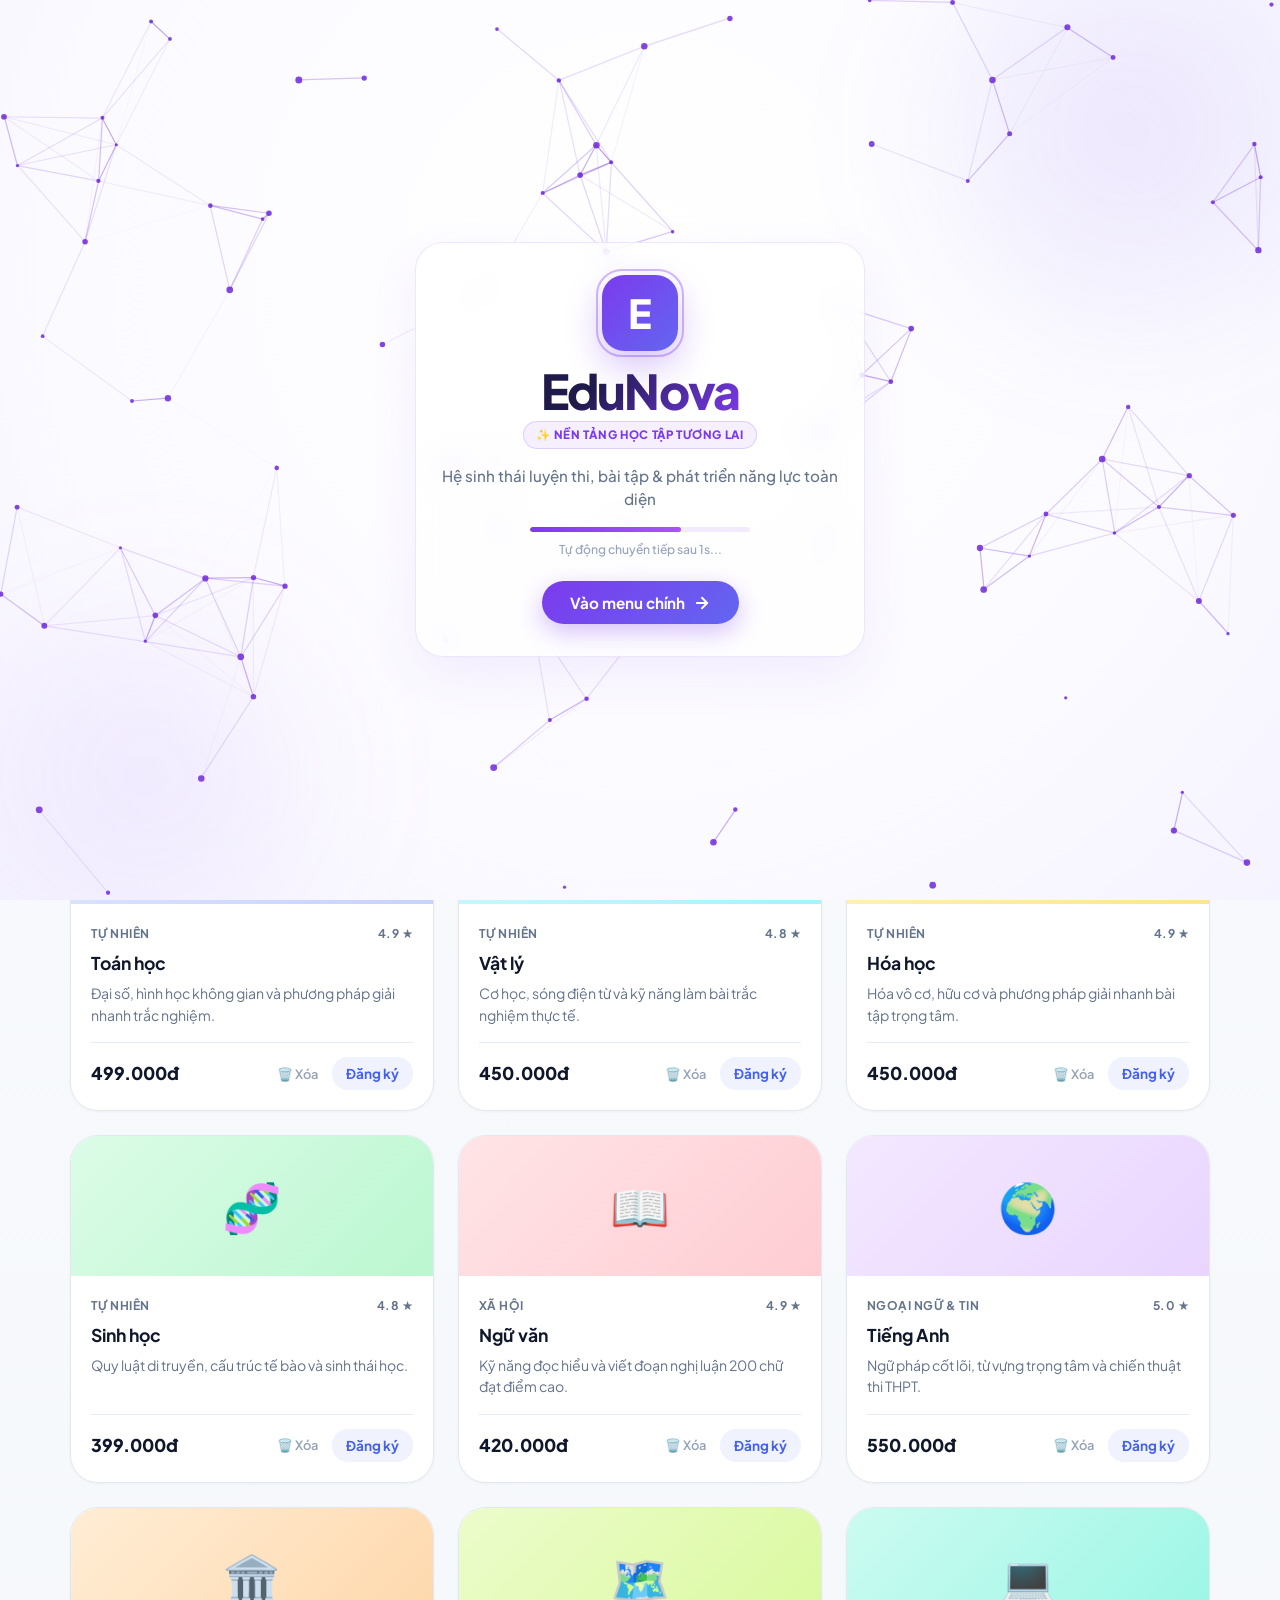
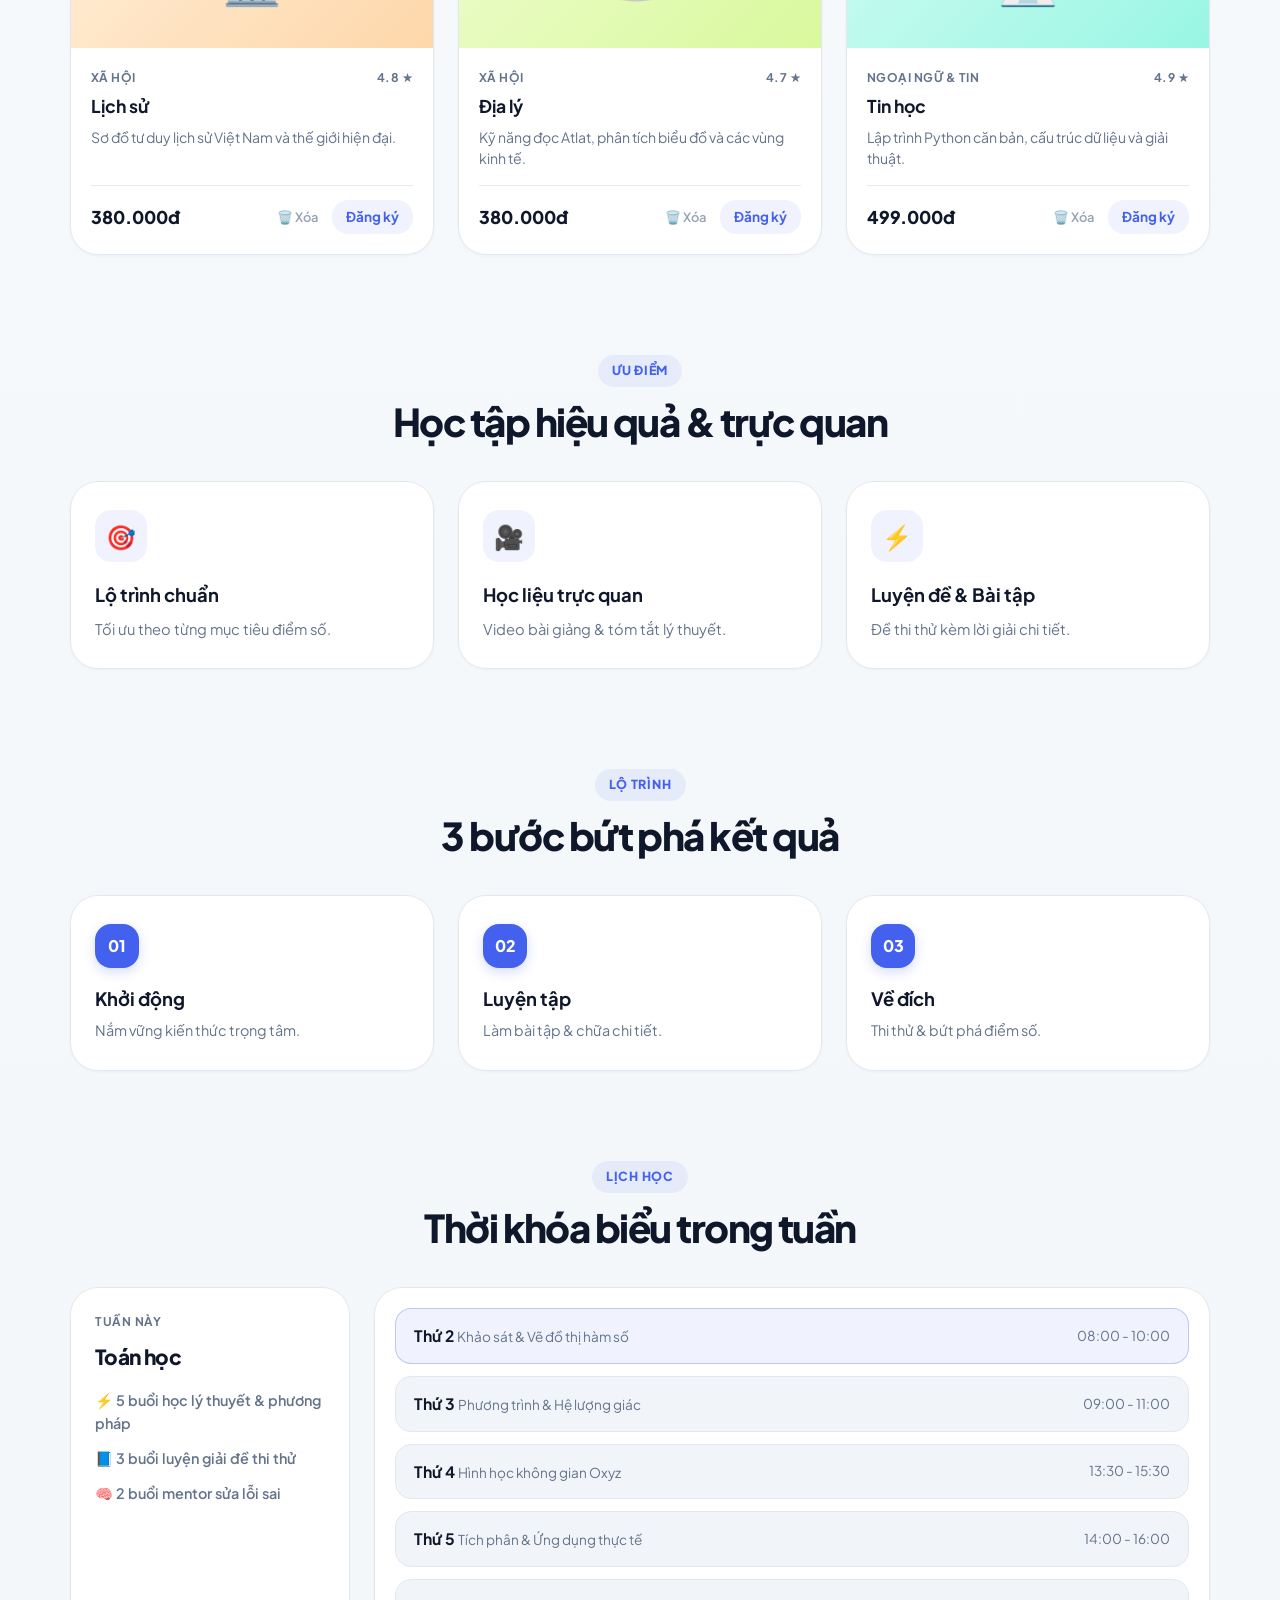
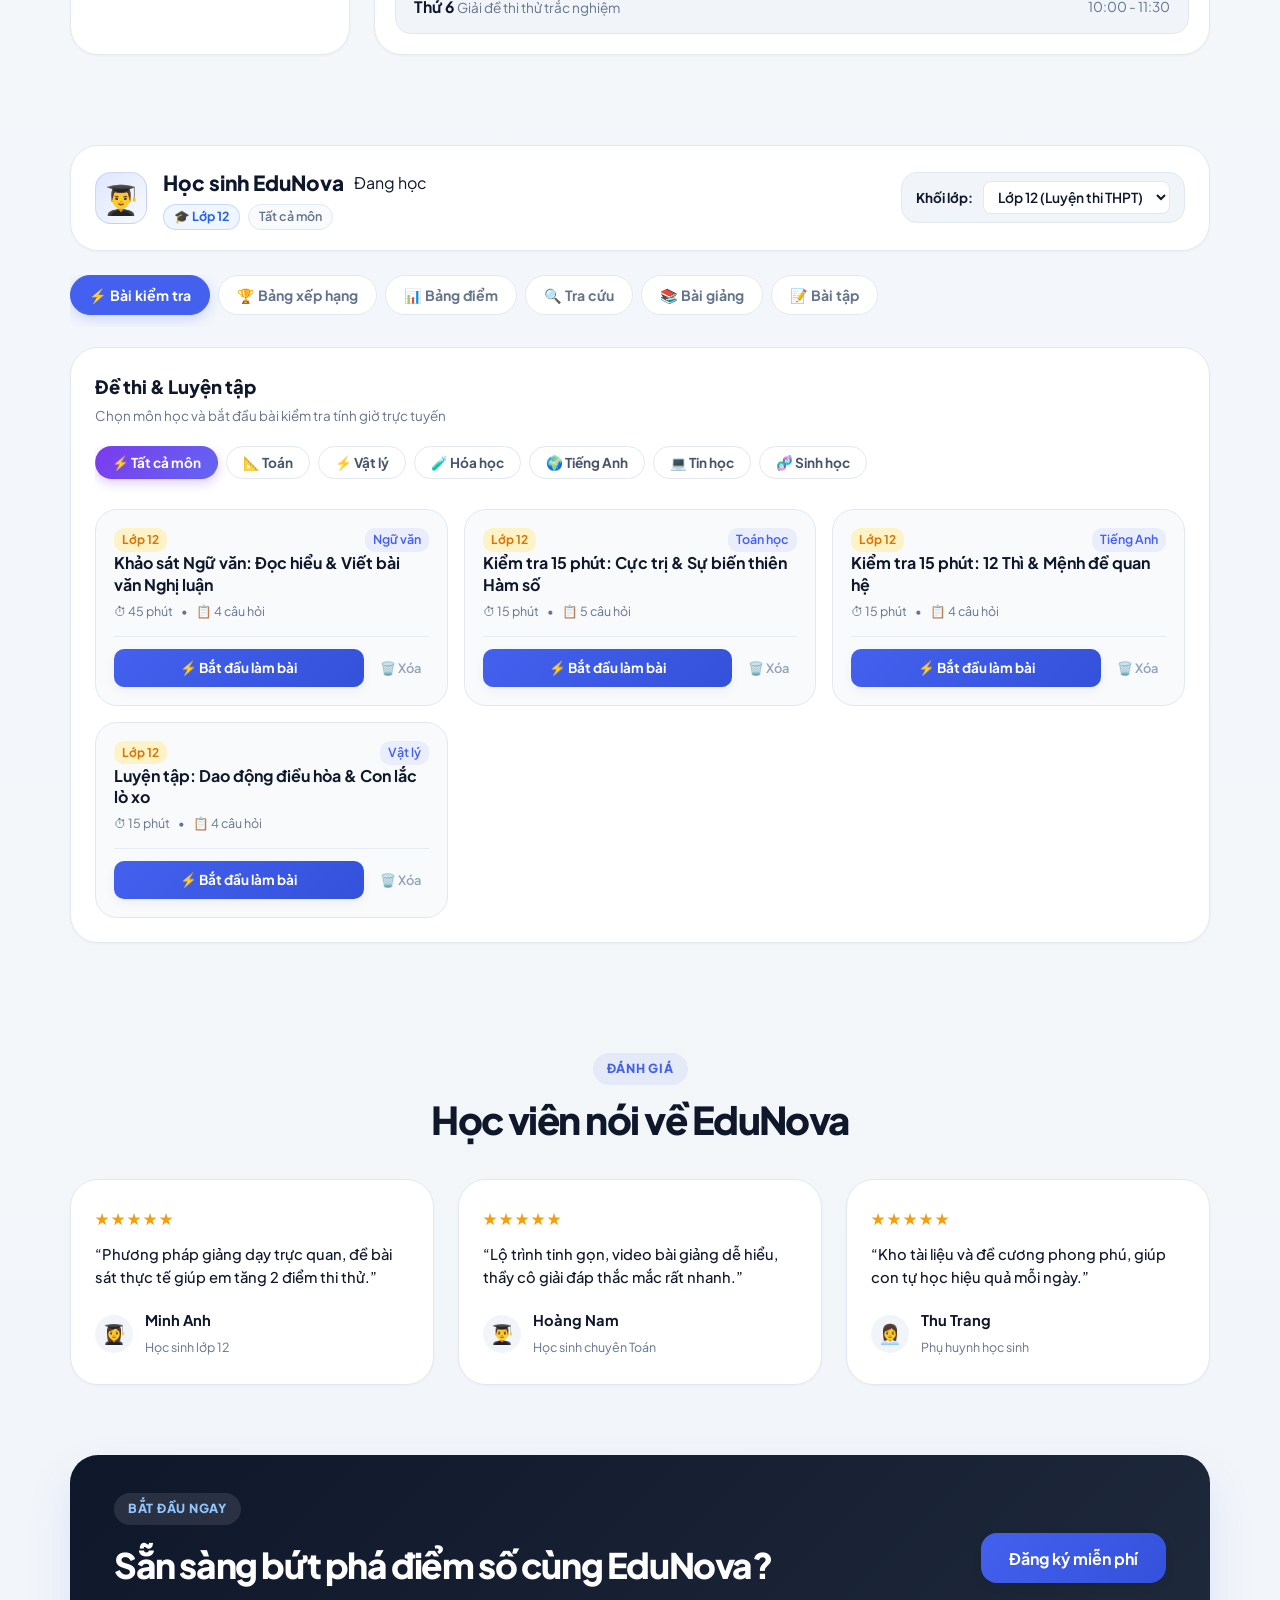
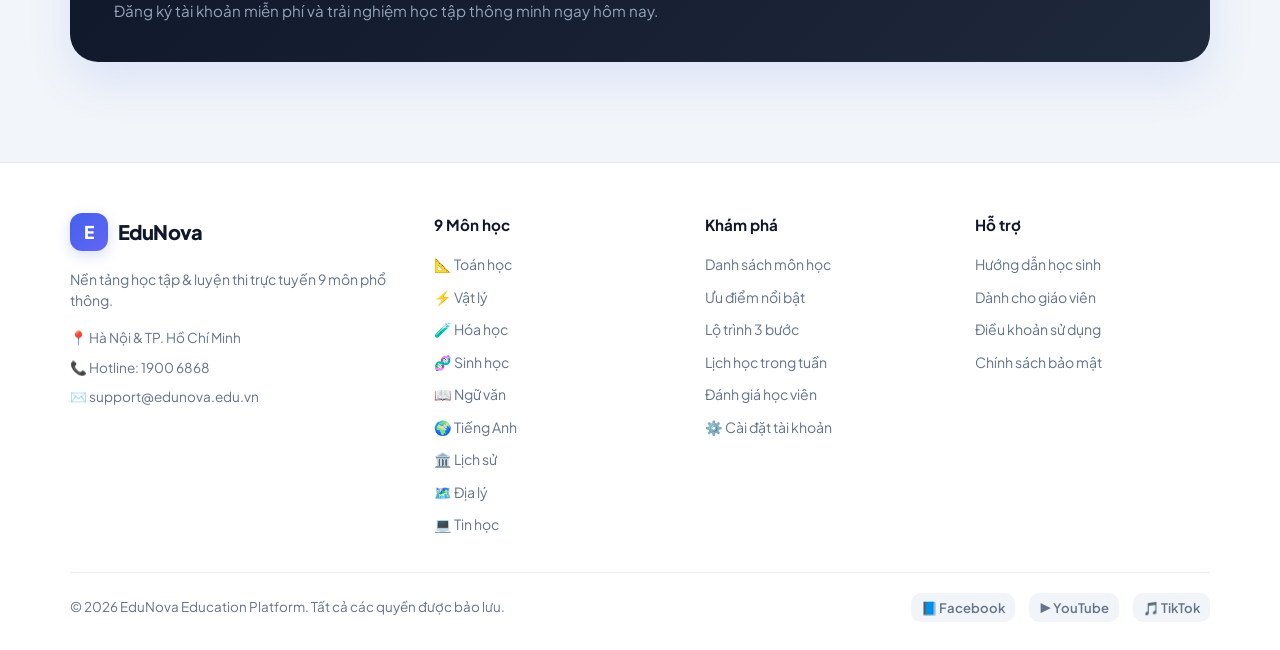
==== commit ff9146ca: "update 15: them chuc nang cham bai thi cho tai khoan giao vien" ====
--- a/index.html
+++ b/index.html
@@ -245,6 +245,9 @@
             <h2>Bảng điều khiển & Quản lý dạy học</h2>
           </div>
           <div class="teacher-actions">
+            <button class="btn btn-warning" type="button" id="openGradeExamsBtn" style="background: linear-gradient(135deg, #f59e0b, #d97706); color: white; border: none; box-shadow: 0 4px 12px rgba(245, 158, 11, 0.3); font-weight: 700;">
+              <span>✍️</span> Chấm bài thi <span class="badge-pending" id="teacherPendingBadge" style="background: #ffffff; color: #d97706; padding: 2px 8px; border-radius: 999px; font-size: 0.75rem; margin-left: 4px; font-weight: 800;">0</span>
+            </button>
             <button class="btn btn-primary" type="button" id="openCreateQuizBtn">
               <span>⚡</span> Tạo đề trắc nghiệm
             </button>
@@ -293,6 +296,28 @@
         </div>
 
         <div class="container teacher-grid-layout">
+          <!-- Exam Grading & Evaluation Management Panel (Full Width) -->
+          <div class="teacher-panel grading-panel-card" id="teacherGradingPanel" style="grid-column: 1 / -1; margin-bottom: 8px;">
+            <div class="panel-header" style="display: flex; justify-content: space-between; align-items: center; flex-wrap: wrap; gap: 14px;">
+              <div>
+                <div style="display: flex; align-items: center; gap: 10px;">
+                  <span style="font-size: 1.5rem;">✍️</span>
+                  <h3 style="margin: 0; font-size: 1.25rem;">Sổ Chấm Bài Thi & Đánh Giá Học Sinh</h3>
+                </div>
+                <p style="margin: 4px 0 0 0; color: var(--muted); font-size: 0.9rem;">
+                  Chấm điểm bài thi trắc nghiệm, tự luận, viết văn môn Ngữ văn và gửi lời nhận xét trực tiếp cho học sinh & phụ huynh
+                </p>
+              </div>
+              <div class="grading-filter-tabs">
+                <button type="button" class="btn-filter-grading active" data-grade-filter="all">Tất cả bài thi</button>
+                <button type="button" class="btn-filter-grading" data-grade-filter="pending">⏳ Chờ chấm (<span id="filterPendingCount">0</span>)</button>
+                <button type="button" class="btn-filter-grading" data-grade-filter="graded">✅ Đã chấm xong</button>
+              </div>
+            </div>
+            <div class="grading-submissions-list" id="gradingSubmissionsList">
+              <!-- Rendered dynamically by JS -->
+            </div>
+          </div>
           <!-- Quizzes Management Panel -->
           <div class="teacher-panel">
             <div class="panel-header">
@@ -1161,6 +1186,75 @@
       </div>
     </div>
 
+    <!-- Grade Exam Modal (Teacher - Chấm bài thi) -->
+    <div class="modal-overlay hidden" id="gradeExamModal" aria-hidden="true">
+      <div class="modal-dialog modal-xlarge grade-modal-dialog" role="dialog" aria-modal="true" aria-labelledby="gradeExamTitle">
+        <button class="modal-close" type="button" aria-label="Đóng" data-close-grade-exam>×</button>
+        <div class="modal-header grade-modal-header">
+          <div class="grade-header-top">
+            <span class="eyebrow">Hệ thống Đánh giá & Chấm thi EduNova</span>
+            <span class="grade-status-pill" id="modalGradeStatusPill">⏳ Chờ chấm điểm</span>
+          </div>
+          <h3 id="gradeExamTitle">Chấm bài thi học sinh</h3>
+          <div class="grade-student-bar" id="gradeStudentBar">
+            <!-- Populated by JS -->
+          </div>
+        </div>
+
+        <div class="grade-modal-body">
+          <!-- Left: Questions & Student Answers Inspection -->
+          <div class="grade-exam-content">
+            <div class="grade-section-title">
+              <h4>📝 Chi tiết bài làm của học sinh</h4>
+              <span id="gradeQuestionCountInfo" style="color: var(--muted); font-size: 0.85rem;"></span>
+            </div>
+            <div id="gradeExamQuestionsContainer" class="grade-questions-container">
+              <!-- Rendered dynamically by JS -->
+            </div>
+          </div>
+
+          <!-- Right: Evaluation, Scoring & Feedback Panel -->
+          <div class="grade-evaluation-sidebar">
+            <div class="grade-score-card">
+              <div class="grade-score-header">
+                <h4>📊 Điểm số bài thi</h4>
+                <span class="grade-scale-badge">Thang 10</span>
+              </div>
+              <div class="grade-score-input-wrap">
+                <input type="number" id="inputTeacherScore" min="0" max="10" step="0.1" value="8.5" class="grade-score-input" />
+                <span class="grade-score-total-unit">/ 10</span>
+              </div>
+              <div class="grade-rank-tag-wrap">
+                <span class="grade-rank-tag" id="gradeRankTag">Xếp loại: Giỏi</span>
+                <span class="grade-auto-hint" id="gradeAutoHint">Hệ thống tính: 8.0/10</span>
+              </div>
+            </div>
+
+            <div class="grade-feedback-card">
+              <h4>💬 Lời nhận xét của Giáo viên</h4>
+              <p class="grade-feedback-tip">Chọn nhanh nhận xét mẫu hoặc viết lời nhắn chi tiết gửi học sinh & phụ huynh:</p>
+              <div class="quick-comments-list" id="quickCommentsList">
+                <button type="button" class="quick-comment-tag" data-comment="👏 Bài viết sâu sắc, lập luận chặt chẽ, dẫn chứng xác đáng.">👏 Bài viết sâu sắc, chặt chẽ</button>
+                <button type="button" class="quick-comment-tag" data-comment="💡 Văn phong truyền cảm, diễn đạt trôi chảy, bài làm chỉn chu.">💡 Văn phong truyền cảm</button>
+                <button type="button" class="quick-comment-tag" data-comment="⚡ Nắm vững kiến thức trọng tâm, phương pháp làm bài tốt.">⚡ Nắm vững kiến thức</button>
+                <button type="button" class="quick-comment-tag" data-comment="✍️ Cần chú ý phân tích sâu hơn ở phần thân bài và mở rộng liên hệ thực tế.">✍️ Cần mở rộng liên hệ</button>
+                <button type="button" class="quick-comment-tag" data-comment="⚠️ Cần cẩn thận hơn ở các bước tính toán và đọc kỹ câu hỏi.">⚠️ Cẩn thận tính toán</button>
+                <button type="button" class="quick-comment-tag" data-comment="🌟 Có nhiều tiến bộ vượt bậc, tiếp tục duy trì và phát huy nhé!">🌟 Tiến bộ vượt bậc</button>
+              </div>
+              <textarea id="teacherFeedbackText" class="teacher-feedback-textarea" rows="4" placeholder="Nhập lời nhận xét, góp ý của thầy/cô gửi đến học sinh và phụ huynh..."></textarea>
+            </div>
+
+            <div class="grade-modal-actions">
+              <button type="button" class="btn btn-secondary" data-close-grade-exam>Đóng</button>
+              <button type="button" class="btn btn-primary" id="btnSaveGrading">
+                <span>💾</span> Lưu điểm & Gửi nhận xét
+              </button>
+            </div>
+          </div>
+        </div>
+      </div>
+    </div>
+
     <!-- Create Material / Video Modal (Teacher) -->
     <div class="modal-overlay hidden" id="createMaterialModal" aria-hidden="true">
       <div class="modal-dialog" role="dialog" aria-modal="true" aria-labelledby="createMaterialTitle">
--- a/account-styles.css
+++ b/account-styles.css
@@ -1832,4 +1832,514 @@
   color: #6d28d9 !important;
 }
 
-
+/* ==========================================================================
+   Chức Năng Chấm Bài Thi Giáo Viên (Teacher Grading Hub & Modal)
+   ========================================================================== */
+.grading-panel-card {
+  background: #ffffff;
+  border-radius: 16px;
+  border: 1.5px solid #e2e8f0;
+  box-shadow: 0 4px 20px rgba(0, 0, 0, 0.04);
+  padding: 24px;
+}
+
+.grading-filter-tabs {
+  display: flex;
+  background: #f1f5f9;
+  border-radius: 10px;
+  padding: 3px;
+  gap: 4px;
+}
+
+.btn-filter-grading {
+  padding: 7px 16px;
+  border: none;
+  background: transparent;
+  color: #64748b;
+  font-weight: 700;
+  font-size: 0.85rem;
+  border-radius: 8px;
+  cursor: pointer;
+  transition: all 0.2s ease;
+  font-family: inherit;
+}
+
+.btn-filter-grading:hover {
+  color: #1e293b;
+}
+
+.btn-filter-grading.active {
+  background: #ffffff;
+  color: #d97706;
+  box-shadow: 0 2px 6px rgba(0, 0, 0, 0.08);
+}
+
+.grading-submissions-list {
+  margin-top: 20px;
+  display: flex;
+  flex-direction: column;
+  gap: 12px;
+}
+
+.grading-sub-item {
+  display: flex;
+  align-items: center;
+  justify-content: space-between;
+  padding: 16px 20px;
+  background: #f8fafc;
+  border: 1.5px solid #e2e8f0;
+  border-radius: 14px;
+  transition: all 0.2s ease;
+  gap: 16px;
+  flex-wrap: wrap;
+}
+
+.grading-sub-item:hover {
+  background: #ffffff;
+  border-color: #cbd5e1;
+  box-shadow: 0 4px 14px rgba(0, 0, 0, 0.04);
+  transform: translateY(-1px);
+}
+
+.grading-sub-left {
+  display: flex;
+  align-items: center;
+  gap: 14px;
+  flex: 1;
+  min-width: 260px;
+}
+
+.grading-sub-avatar {
+  width: 46px;
+  height: 46px;
+  border-radius: 12px;
+  background: linear-gradient(135deg, #e0e7ff, #ede9fe);
+  display: flex;
+  align-items: center;
+  justify-content: center;
+  font-size: 1.4rem;
+  flex-shrink: 0;
+}
+
+.grading-sub-info h4 {
+  margin: 0 0 4px 0;
+  font-size: 1rem;
+  font-weight: 800;
+  color: #0f172a;
+}
+
+.grading-sub-meta {
+  display: flex;
+  align-items: center;
+  gap: 8px;
+  font-size: 0.82rem;
+  color: #64748b;
+  flex-wrap: wrap;
+}
+
+.grading-sub-meta-pill {
+  background: #e2e8f0;
+  color: #334155;
+  padding: 2px 8px;
+  border-radius: 6px;
+  font-weight: 700;
+}
+
+.grading-sub-right {
+  display: flex;
+  align-items: center;
+  gap: 14px;
+  flex-wrap: wrap;
+}
+
+.grading-status-badge {
+  display: inline-flex;
+  align-items: center;
+  gap: 6px;
+  padding: 6px 12px;
+  border-radius: 999px;
+  font-size: 0.82rem;
+  font-weight: 800;
+}
+
+.grading-status-badge.pending {
+  background: #fef3c7;
+  color: #b45309;
+  border: 1px solid #fde68a;
+}
+
+.grading-status-badge.graded {
+  background: #dcfce7;
+  color: #15803d;
+  border: 1px solid #bbf7d0;
+}
+
+.btn-grade-action {
+  display: inline-flex;
+  align-items: center;
+  gap: 6px;
+  padding: 8px 16px;
+  border-radius: 10px;
+  font-size: 0.88rem;
+  font-weight: 700;
+  border: none;
+  cursor: pointer;
+  transition: all 0.2s ease;
+  font-family: inherit;
+}
+
+.btn-grade-action.primary {
+  background: linear-gradient(135deg, #f59e0b, #d97706);
+  color: #ffffff;
+  box-shadow: 0 4px 12px rgba(245, 158, 11, 0.25);
+}
+
+.btn-grade-action.primary:hover {
+  background: linear-gradient(135deg, #d97706, #b45309);
+  transform: translateY(-1px);
+}
+
+.btn-grade-action.secondary {
+  background: #ffffff;
+  color: #475569;
+  border: 1.5px solid #cbd5e1;
+}
+
+.btn-grade-action.secondary:hover {
+  background: #f1f5f9;
+  color: #0f172a;
+}
+
+/* Modal Chấm Thi (gradeExamModal) */
+.modal-dialog.modal-xlarge.grade-modal-dialog {
+  max-width: 1060px;
+  width: 95%;
+  max-height: 90vh;
+  display: flex;
+  flex-direction: column;
+  padding: 0;
+  overflow: hidden;
+  border-radius: 20px;
+}
+
+.grade-modal-header {
+  padding: 24px 28px 18px;
+  background: #ffffff;
+  border-bottom: 1px solid #e2e8f0;
+  flex-shrink: 0;
+}
+
+.grade-header-top {
+  display: flex;
+  justify-content: space-between;
+  align-items: center;
+  margin-bottom: 6px;
+}
+
+.grade-status-pill {
+  padding: 4px 12px;
+  border-radius: 999px;
+  font-size: 0.78rem;
+  font-weight: 800;
+  background: #fef3c7;
+  color: #b45309;
+}
+
+.grade-status-pill.graded {
+  background: #dcfce7;
+  color: #15803d;
+}
+
+.grade-student-bar {
+  display: flex;
+  align-items: center;
+  gap: 12px;
+  margin-top: 10px;
+  background: #f8fafc;
+  padding: 10px 16px;
+  border-radius: 12px;
+  border: 1px solid #e2e8f0;
+  flex-wrap: wrap;
+}
+
+.grade-modal-body {
+  display: grid;
+  grid-template-columns: 1.4fr 1fr;
+  flex: 1;
+  overflow: hidden;
+  background: #f1f5f9;
+}
+
+@media (max-width: 860px) {
+  .grade-modal-body {
+    grid-template-columns: 1fr;
+    overflow-y: auto;
+  }
+}
+
+.grade-exam-content {
+  padding: 24px;
+  overflow-y: auto;
+  max-height: calc(90vh - 170px);
+  background: #ffffff;
+  border-right: 1px solid #e2e8f0;
+}
+
+.grade-section-title {
+  display: flex;
+  justify-content: space-between;
+  align-items: center;
+  margin-bottom: 18px;
+  padding-bottom: 8px;
+  border-bottom: 1.5px solid #f1f5f9;
+}
+
+.grade-section-title h4 {
+  margin: 0;
+  font-size: 1.05rem;
+  font-weight: 800;
+  color: #0f172a;
+}
+
+.grade-questions-container {
+  display: flex;
+  flex-direction: column;
+  gap: 20px;
+}
+
+.grade-question-card {
+  background: #ffffff;
+  border: 1.5px solid #e2e8f0;
+  border-radius: 14px;
+  padding: 18px;
+  transition: all 0.2s ease;
+}
+
+.grade-question-card:hover {
+  border-color: #cbd5e1;
+  box-shadow: 0 4px 12px rgba(0, 0, 0, 0.03);
+}
+
+.grade-q-header {
+  display: flex;
+  justify-content: space-between;
+  align-items: center;
+  margin-bottom: 10px;
+}
+
+.grade-q-title {
+  font-weight: 700;
+  color: #1e293b;
+  font-size: 0.98rem;
+  line-height: 1.5;
+  margin-bottom: 12px;
+}
+
+.grade-q-student-answer {
+  background: #f8fafc;
+  border-radius: 10px;
+  padding: 12px 16px;
+  border: 1px solid #e2e8f0;
+  font-size: 0.92rem;
+  color: #334155;
+}
+
+/* Bài văn của học sinh */
+.grade-essay-paper {
+  background: #fffdfa;
+  border: 1.5px solid #fed7aa;
+  border-radius: 12px;
+  padding: 18px 22px;
+  margin-top: 10px;
+  font-size: 1rem;
+  line-height: 1.85;
+  color: #1e293b;
+  box-shadow: inset 0 1px 3px rgba(0, 0, 0, 0.02);
+  white-space: pre-wrap;
+  font-family: inherit;
+  max-height: 380px;
+  overflow-y: auto;
+}
+
+.grade-essay-stats {
+  display: flex;
+  align-items: center;
+  justify-content: space-between;
+  margin-top: 8px;
+  font-size: 0.8rem;
+  color: #92400e;
+  font-weight: 700;
+}
+
+/* Cột Chấm Điểm & Nhận Xét */
+.grade-evaluation-sidebar {
+  padding: 24px;
+  overflow-y: auto;
+  max-height: calc(90vh - 170px);
+  display: flex;
+  flex-direction: column;
+  gap: 20px;
+  background: #f8fafc;
+}
+
+.grade-score-card {
+  background: #ffffff;
+  border: 1.5px solid #e2e8f0;
+  border-radius: 16px;
+  padding: 20px;
+  box-shadow: 0 4px 12px rgba(0, 0, 0, 0.03);
+}
+
+.grade-score-header {
+  display: flex;
+  justify-content: space-between;
+  align-items: center;
+  margin-bottom: 14px;
+}
+
+.grade-score-header h4 {
+  margin: 0;
+  font-size: 1.05rem;
+  font-weight: 800;
+  color: #0f172a;
+}
+
+.grade-scale-badge {
+  background: #ede9fe;
+  color: #6d28d9;
+  font-size: 0.75rem;
+  font-weight: 800;
+  padding: 3px 8px;
+  border-radius: 6px;
+}
+
+.grade-score-input-wrap {
+  display: flex;
+  align-items: baseline;
+  gap: 8px;
+  justify-content: center;
+  background: #f8fafc;
+  padding: 14px;
+  border-radius: 14px;
+  border: 2px dashed #cbd5e1;
+}
+
+.grade-score-input {
+  width: 90px;
+  text-align: center;
+  font-size: 2.2rem;
+  font-weight: 800;
+  color: #d97706;
+  border: none;
+  background: transparent;
+  outline: none;
+  font-family: inherit;
+}
+
+.grade-score-total-unit {
+  font-size: 1.4rem;
+  font-weight: 800;
+  color: #94a3b8;
+}
+
+.grade-rank-tag-wrap {
+  display: flex;
+  justify-content: space-between;
+  align-items: center;
+  margin-top: 12px;
+}
+
+.grade-rank-tag {
+  background: #fef3c7;
+  color: #b45309;
+  font-weight: 800;
+  font-size: 0.84rem;
+  padding: 4px 10px;
+  border-radius: 8px;
+}
+
+.grade-auto-hint {
+  font-size: 0.8rem;
+  color: #64748b;
+  font-weight: 600;
+}
+
+.grade-feedback-card {
+  background: #ffffff;
+  border: 1.5px solid #e2e8f0;
+  border-radius: 16px;
+  padding: 20px;
+  box-shadow: 0 4px 12px rgba(0, 0, 0, 0.03);
+}
+
+.grade-feedback-card h4 {
+  margin: 0 0 6px 0;
+  font-size: 1.05rem;
+  font-weight: 800;
+  color: #0f172a;
+}
+
+.grade-feedback-tip {
+  margin: 0 0 12px 0;
+  font-size: 0.82rem;
+  color: #64748b;
+  line-height: 1.4;
+}
+
+.quick-comments-list {
+  display: flex;
+  flex-direction: column;
+  gap: 6px;
+  margin-bottom: 14px;
+}
+
+.quick-comment-tag {
+  background: #f1f5f9;
+  border: 1px solid #e2e8f0;
+  border-radius: 8px;
+  padding: 6px 10px;
+  font-size: 0.8rem;
+  color: #334155;
+  text-align: left;
+  cursor: pointer;
+  transition: all 0.2s ease;
+  font-family: inherit;
+  font-weight: 600;
+}
+
+.quick-comment-tag:hover {
+  background: #ede9fe;
+  border-color: #c4b5fd;
+  color: #6d28d9;
+}
+
+.teacher-feedback-textarea {
+  width: 100%;
+  border: 1.5px solid #cbd5e1;
+  border-radius: 12px;
+  padding: 12px 14px;
+  font-family: inherit;
+  font-size: 0.92rem;
+  line-height: 1.6;
+  color: #1e293b;
+  box-sizing: border-box;
+  resize: vertical;
+  min-height: 110px;
+  transition: all 0.2s ease;
+}
+
+.teacher-feedback-textarea:focus {
+  border-color: #d97706;
+  outline: none;
+  box-shadow: 0 0 0 3px rgba(217, 119, 6, 0.15);
+}
+
+.grade-modal-actions {
+  display: flex;
+  gap: 10px;
+  justify-content: flex-end;
+  margin-top: auto;
+}
+
+
+
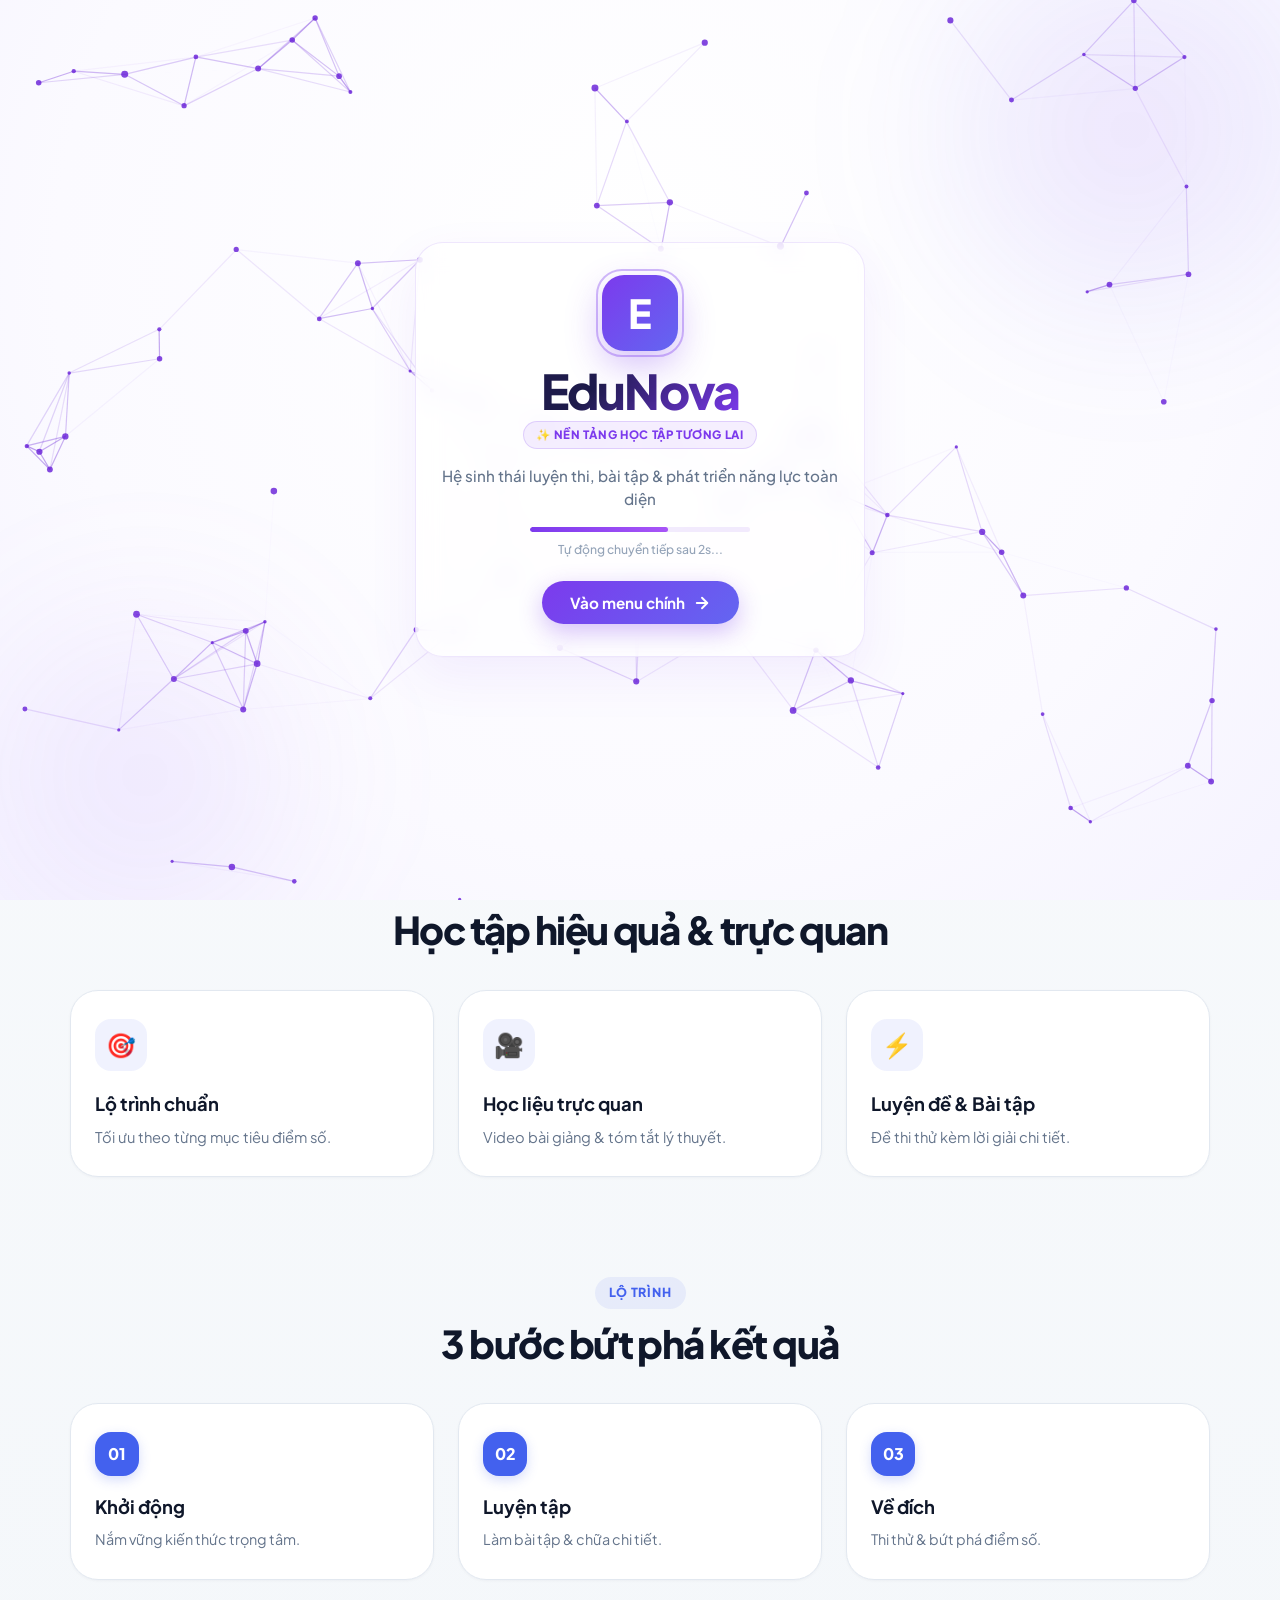
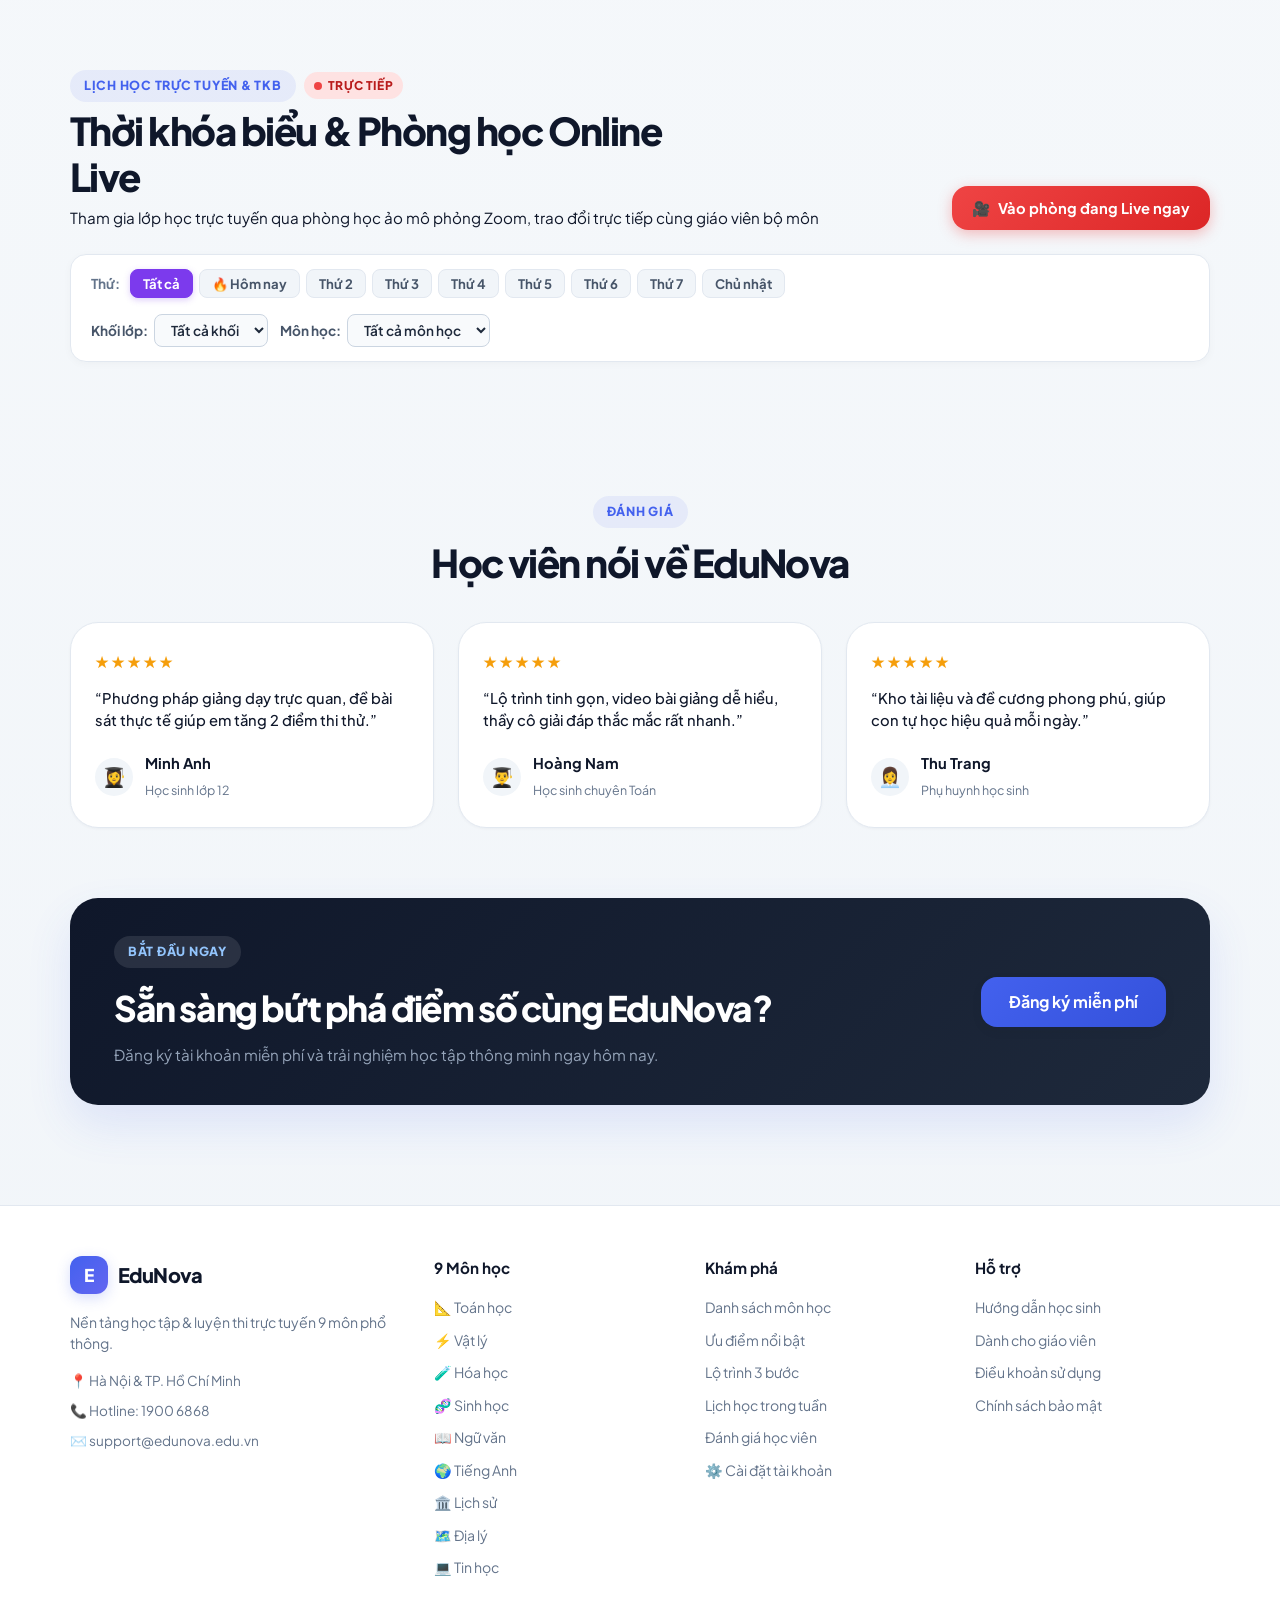
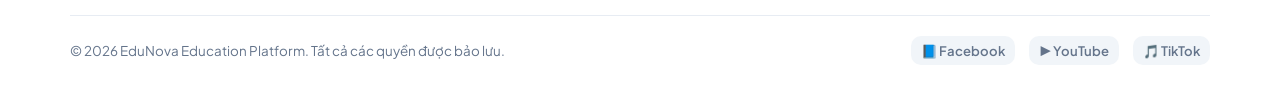
==== commit de33aea5: "update 16: them he thong phong hoc truc tuyen zoom va thoi khoa bieu cac gio hoc online" ====
--- a/index.html
+++ b/index.html
@@ -75,7 +75,7 @@
           <a href="#courses">Môn học</a>
           <a href="#about">Ưu điểm</a>
           <a href="#roadmap">Lộ trình</a>
-          <a href="#schedule">Lịch học</a>
+          <a href="#schedule" id="navLiveClassLink" class="nav-live-pill"><span class="live-dot-pulse"></span>🎥 Lớp học Online</a>
           <a href="#teacherDashboard" id="navTeacherLink" style="display: none;">Quản lý Dạy học</a>
           <a href="#studentDashboard" id="navStudentLink" style="display: none;">Góc học tập</a>
           <a href="#parentDashboard" id="navParentLink" style="display: none;">Sổ liên lạc Phụ huynh</a>
@@ -219,21 +219,85 @@
         </div>
       </section>
 
-      <!-- Schedule Section -->
-      <section id="schedule" class="schedule">
-        <div class="container section-heading">
-          <span class="eyebrow">Lịch học</span>
-          <h2>Thời khóa biểu trong tuần</h2>
-        </div>
-
-        <div class="container schedule-layout">
-          <div class="schedule-card overview-card">
-            <p class="card-label">Tuần này</p>
-            <h3 id="scheduleCourseTitle">Toán học - Đại số & Hình học</h3>
-            <ul id="scheduleSummary"></ul>
-          </div>
-
-          <div class="schedule-card timetable" id="scheduleTimetable"></div>
+      <!-- Schedule & Live Classroom Section -->
+      <section id="schedule" class="schedule live-schedule-section">
+        <div class="container section-heading inline" style="margin-bottom: 24px;">
+          <div>
+            <div style="display: inline-flex; align-items: center; gap: 8px; margin-bottom: 6px;">
+              <span class="eyebrow" style="margin: 0;">Lịch học trực tuyến & TKB</span>
+              <span class="live-status-pill">
+                <span class="live-dot-pulse"></span> TRỰC TIẾP
+              </span>
+            </div>
+            <h2>Thời khóa biểu & Phòng học Online Live</h2>
+            <p style="color: var(--muted); margin: 6px 0 0 0; font-size: 0.95rem;">
+              Tham gia lớp học trực tuyến qua phòng học ảo mô phỏng Zoom, trao đổi trực tiếp cùng giáo viên bộ môn
+            </p>
+          </div>
+          <div class="schedule-actions-bar">
+            <button class="btn btn-secondary" type="button" id="openCreateLiveSessionBtn" style="display: none;">
+              <span>➕</span> Lên lịch học online
+            </button>
+            <button class="btn btn-warning" type="button" id="btnQuickJoinLive" style="background: linear-gradient(135deg, #ef4444, #dc2626); color: white; border: none; font-weight: 700; box-shadow: 0 4px 14px rgba(239, 68, 68, 0.35);">
+              <span>🎥</span> Vào phòng đang Live ngay
+            </button>
+          </div>
+        </div>
+
+        <!-- Schedule Filter Controls -->
+        <div class="container schedule-filter-wrap">
+          <div class="schedule-filter-group days-group">
+            <span class="filter-label">Thứ:</span>
+            <div class="filter-pills" id="scheduleDayFilters">
+              <button type="button" class="sched-pill active" data-day="all">Tất cả</button>
+              <button type="button" class="sched-pill" data-day="today">🔥 Hôm nay</button>
+              <button type="button" class="sched-pill" data-day="Thứ 2">Thứ 2</button>
+              <button type="button" class="sched-pill" data-day="Thứ 3">Thứ 3</button>
+              <button type="button" class="sched-pill" data-day="Thứ 4">Thứ 4</button>
+              <button type="button" class="sched-pill" data-day="Thứ 5">Thứ 5</button>
+              <button type="button" class="sched-pill" data-day="Thứ 6">Thứ 6</button>
+              <button type="button" class="sched-pill" data-day="Thứ 7">Thứ 7</button>
+              <button type="button" class="sched-pill" data-day="Chủ nhật">Chủ nhật</button>
+            </div>
+          </div>
+
+          <div class="schedule-filter-dropdowns">
+            <div class="filter-select-wrap">
+              <label for="filterLiveGrade">Khối lớp:</label>
+              <select id="filterLiveGrade" class="filter-select">
+                <option value="all">Tất cả khối</option>
+                <option value="12">Khối 12</option>
+                <option value="11">Khối 11</option>
+                <option value="10">Khối 10</option>
+              </select>
+            </div>
+
+            <div class="filter-select-wrap">
+              <label for="filterLiveSubject">Môn học:</label>
+              <select id="filterLiveSubject" class="filter-select">
+                <option value="all">Tất cả môn học</option>
+                <option value="Toán">Toán</option>
+                <option value="Ngữ văn">Ngữ văn</option>
+                <option value="Vật lí">Vật lí</option>
+                <option value="Hóa học">Hóa học</option>
+                <option value="Tiếng Anh">Tiếng Anh</option>
+                <option value="Sinh học">Sinh học</option>
+                <option value="Lịch sử">Lịch sử</option>
+              </select>
+            </div>
+          </div>
+        </div>
+
+        <!-- Live Sessions Grid Cards -->
+        <div class="container live-sessions-grid" id="liveSessionsGrid">
+          <!-- Populated dynamically by JS -->
+        </div>
+
+        <!-- Hidden backward-compatibility elements -->
+        <div style="display: none;">
+          <h3 id="scheduleCourseTitle"></h3>
+          <ul id="scheduleSummary"></ul>
+          <div id="scheduleTimetable"></div>
         </div>
       </section>
 
@@ -1255,6 +1319,270 @@
       </div>
     </div>
 
+    <!-- Zoom Virtual Classroom Modal (Phòng học trực tuyến EduNova Live) -->
+    <div class="modal-overlay hidden zoom-modal-overlay" id="liveClassroomModal" aria-hidden="true">
+      <div class="zoom-classroom-window" role="dialog" aria-modal="true" aria-labelledby="zoomRoomTitle">
+        <!-- Zoom Top Bar -->
+        <header class="zoom-top-bar">
+          <div class="zoom-top-left">
+            <span class="zoom-live-badge"><span class="live-dot-pulse"></span> TRỰC TIẾP</span>
+            <span class="zoom-subject-pill" id="zoomSubjectPill">Ngữ văn 12</span>
+            <h3 class="zoom-room-title" id="zoomRoomTitle">Chuyên đề: Phân tích bài thơ Tây Tiến - Quang Dũng</h3>
+          </div>
+          <div class="zoom-top-center">
+            <div class="zoom-meeting-meta">
+              <span>Phòng: <strong id="zoomMeetingId">889-423-668</strong></span>
+              <span>Pass: <strong id="zoomMeetingPass">123456</strong></span>
+              <span class="zoom-timer-badge">⏱ <strong id="zoomTimer">00:45:18</strong></span>
+            </div>
+          </div>
+          <div class="zoom-top-right">
+            <div class="zoom-view-switch">
+              <button type="button" class="zoom-view-btn active" id="btnViewSlide" title="Chế độ Màn hình bài giảng">🖥️ Bài giảng</button>
+              <button type="button" class="zoom-view-btn" id="btnViewWhiteboard" title="Chế độ Bảng trắng viết phấn">🎨 Bảng phấn</button>
+              <button type="button" class="zoom-view-btn" id="btnViewGallery" title="Chế độ Lưới Camera lớp học">👥 Lưới Video</button>
+            </div>
+            <button type="button" class="zoom-fullscreen-btn" id="btnToggleZoomFullscreen" title="Toàn màn hình">⛶</button>
+            <button class="modal-close zoom-close-x" type="button" aria-label="Rời phòng" data-close-live-classroom>×</button>
+          </div>
+        </header>
+
+        <!-- Zoom Main Content Layout -->
+        <div class="zoom-main-layout">
+          <!-- Center Stage Area -->
+          <main class="zoom-stage-area">
+            <!-- 1. Slide Presentation Stage View -->
+            <div class="zoom-view-panel active" id="zoomSlideView">
+              <div class="zoom-slide-container">
+                <div class="zoom-slide-header">
+                  <div class="slide-nav-left">
+                    <span class="slide-badge" id="zoomSlideSubject">BÀI GIẢNG ĐIỆN TỬ</span>
+                    <h4 class="slide-title" id="zoomSlideTitle">Phần 1: Giới thiệu tác giả Quang Dũng và Hoàn cảnh sáng tác</h4>
+                  </div>
+                  <div class="slide-nav-controls">
+                    <button type="button" class="slide-ctrl-btn" id="btnPrevSlide" title="Trang trước">◀ Trang trước</button>
+                    <span class="slide-page-num" id="slidePageNum">Trang 1 / 4</span>
+                    <button type="button" class="slide-ctrl-btn" id="btnNextSlide" title="Trang sau">Trang sau ▶</button>
+                  </div>
+                </div>
+
+                <div class="zoom-slide-body" id="zoomSlideBody">
+                  <!-- Dynamic slide content with bullet points, quotes, diagrams -->
+                </div>
+              </div>
+            </div>
+
+            <!-- 2. Interactive Whiteboard (Chalkboard) Stage View -->
+            <div class="zoom-view-panel" id="zoomWhiteboardView">
+              <div class="zoom-whiteboard-container">
+                <div class="whiteboard-toolbar">
+                  <span class="chalk-board-title">🖍️ Bảng xanh giảng dạy trực tuyến</span>
+                  <div class="chalk-colors">
+                    <button type="button" class="color-dot active" data-color="#ffffff" style="background: #ffffff;" title="Phấn trắng"></button>
+                    <button type="button" class="color-dot" data-color="#fef08a" style="background: #fef08a;" title="Phấn vàng"></button>
+                    <button type="button" class="color-dot" data-color="#7dd3fc" style="background: #7dd3fc;" title="Phấn xanh dương"></button>
+                    <button type="button" class="color-dot" data-color="#86efac" style="background: #86efac;" title="Phấn xanh lá"></button>
+                    <button type="button" class="color-dot" data-color="#fca5a5" style="background: #fca5a5;" title="Phấn đỏ hồng"></button>
+                  </div>
+                  <div class="chalk-sizes">
+                    <button type="button" class="size-btn active" data-size="3">Nét thanh</button>
+                    <button type="button" class="size-btn" data-size="6">Nét vừa</button>
+                    <button type="button" class="size-btn" data-size="12">Nét đậm</button>
+                  </div>
+                  <button type="button" class="btn-clear-board" id="btnClearWhiteboard">🧹 Lau bảng</button>
+                </div>
+                <div class="whiteboard-canvas-wrap">
+                  <canvas id="zoomWhiteboardCanvas" width="920" height="520"></canvas>
+                </div>
+              </div>
+            </div>
+
+            <!-- 3. Gallery Video Grid View -->
+            <div class="zoom-view-panel" id="zoomGalleryView">
+              <div class="zoom-gallery-grid" id="zoomGalleryGrid">
+                <!-- 6-8 video tiles -->
+              </div>
+            </div>
+
+            <!-- Floating Video Strip (shown on Slide and Whiteboard modes) -->
+            <aside class="zoom-floating-filmstrip" id="zoomFloatingFilmstrip">
+              <!-- Teacher tile + key student tiles -->
+            </aside>
+
+            <!-- Screen Share Toast / Alert Overlay -->
+            <div class="zoom-announcement-toast" id="zoomHandRaiseNotice" style="display: none;">
+              ✋ <strong>Em Nguyễn Văn A</strong> đang giơ tay phát biểu!
+            </div>
+          </main>
+
+          <!-- Right Sidebar (Collapsible: Participants / Chat) -->
+          <aside class="zoom-sidebar" id="zoomSidebar">
+            <div class="zoom-sidebar-tabs">
+              <button type="button" class="zoom-tab-btn active" data-zoom-tab="participants" id="tabBtnParticipants">
+                👥 Danh sách (<span id="zoomParticipantCount">36</span>)
+              </button>
+              <button type="button" class="zoom-tab-btn" data-zoom-tab="chat" id="tabBtnChat">
+                💬 Trò chuyện (<span id="zoomChatBadge">4</span>)
+              </button>
+            </div>
+
+            <!-- Tab 1: Participants List -->
+            <div class="zoom-tab-content active" id="zoomTabParticipants">
+              <div class="zoom-participants-actions">
+                <input type="text" id="inputSearchParticipants" placeholder="Tìm tên học sinh..." class="zoom-search-input" />
+                <button type="button" class="btn-mute-all" id="btnMuteAllParticipants">🔇 Tắt mic tất cả</button>
+              </div>
+              <div class="zoom-participants-list" id="zoomParticipantsList">
+                <!-- Rendered by JS -->
+              </div>
+            </div>
+
+            <!-- Tab 2: Live Chat -->
+            <div class="zoom-tab-content" id="zoomTabChat">
+              <div class="zoom-chat-messages" id="zoomChatMessages">
+                <!-- Rendered by JS -->
+              </div>
+              <div class="zoom-chat-reactions">
+                <button type="button" class="quick-react-btn" data-emoji="❤️">❤️</button>
+                <button type="button" class="quick-react-btn" data-emoji="👏">👏</button>
+                <button type="button" class="quick-react-btn" data-emoji="🙋‍♂️">🙋‍♂️</button>
+                <button type="button" class="quick-react-btn" data-emoji="💡">💡</button>
+                <button type="button" class="quick-react-btn" data-emoji="💯">💯</button>
+              </div>
+              <form id="zoomChatForm" class="zoom-chat-form">
+                <input type="text" id="zoomChatInput" placeholder="Nhắn tin với cả lớp..." autocomplete="off" required />
+                <button type="submit" class="btn-send-chat">Gửi</button>
+              </form>
+            </div>
+          </aside>
+        </div>
+
+        <!-- Zoom Bottom Control Toolbar -->
+        <footer class="zoom-bottom-bar">
+          <div class="zoom-controls-left">
+            <button type="button" class="zoom-ctrl-btn" id="zoomBtnMic">
+              <span class="ctrl-icon" id="zoomMicIcon">🎙️</span>
+              <span class="ctrl-label" id="zoomMicLabel">Tắt tiếng</span>
+            </button>
+            <button type="button" class="zoom-ctrl-btn" id="zoomBtnCam">
+              <span class="ctrl-icon" id="zoomCamIcon">📹</span>
+              <span class="ctrl-label" id="zoomCamLabel">Tắt Cam</span>
+            </button>
+          </div>
+
+          <div class="zoom-controls-center">
+            <button type="button" class="zoom-ctrl-btn active" id="zoomBtnShare">
+              <span class="ctrl-icon">🖥️</span>
+              <span class="ctrl-label">Chia sẻ bài giảng</span>
+            </button>
+            <button type="button" class="zoom-ctrl-btn" id="zoomBtnWhiteboard">
+              <span class="ctrl-icon">🎨</span>
+              <span class="ctrl-label">Bảng trắng</span>
+            </button>
+            <button type="button" class="zoom-ctrl-btn" id="zoomBtnParticipants">
+              <span class="ctrl-icon">👥</span>
+              <span class="ctrl-label">Người tham gia</span>
+            </button>
+            <button type="button" class="zoom-ctrl-btn" id="zoomBtnChat">
+              <span class="ctrl-icon">💬</span>
+              <span class="ctrl-label">Trò chuyện</span>
+            </button>
+            <button type="button" class="zoom-ctrl-btn" id="zoomBtnRaiseHand">
+              <span class="ctrl-icon">✋</span>
+              <span class="ctrl-label" id="zoomHandLabel">Giơ tay</span>
+            </button>
+            <button type="button" class="zoom-ctrl-btn" id="zoomBtnRecord">
+              <span class="ctrl-icon recording-dot">🔴</span>
+              <span class="ctrl-label">Ghi hình</span>
+            </button>
+          </div>
+
+          <div class="zoom-controls-right">
+            <button type="button" class="zoom-btn-leave" id="zoomBtnLeave">
+              <span>🚪</span> Rời phòng học
+            </button>
+          </div>
+        </footer>
+      </div>
+    </div>
+
+    <!-- Modal Lên Lịch Giờ Học Online Mới (Giáo viên) -->
+    <div class="modal-overlay hidden" id="createLiveSessionModal" aria-hidden="true">
+      <div class="modal-dialog" role="dialog" aria-modal="true" aria-labelledby="createLiveSessionTitle">
+        <button class="modal-close" type="button" aria-label="Đóng" data-close-create-live>×</button>
+        <div class="modal-header">
+          <span class="eyebrow">Giảng dạy Trực tuyến EduNova</span>
+          <h3 id="createLiveSessionTitle">Lên lịch Buổi học Online Zoom</h3>
+        </div>
+
+        <form id="createLiveSessionForm" class="signup-form">
+          <div class="form-group">
+            <label for="liveSessionSubject">Môn học</label>
+            <select id="liveSessionSubject" required>
+              <option value="Toán">Toán</option>
+              <option value="Ngữ văn">Ngữ văn</option>
+              <option value="Vật lí">Vật lí</option>
+              <option value="Hóa học">Hóa học</option>
+              <option value="Tiếng Anh">Tiếng Anh</option>
+              <option value="Sinh học">Sinh học</option>
+              <option value="Lịch sử">Lịch sử</option>
+            </select>
+          </div>
+
+          <div class="form-group">
+            <label for="liveSessionTitle">Tiêu đề bài học / Chuyên đề</label>
+            <input id="liveSessionTitle" type="text" placeholder="Vd: Chuyên đề Cực trị & Tương giao đồ thị hàm số" required />
+          </div>
+
+          <div class="form-group">
+            <label for="liveSessionTeacher">Giáo viên phụ trách</label>
+            <input id="liveSessionTeacher" type="text" placeholder="Thầy Nguyễn - Chuyên Toán" required />
+          </div>
+
+          <div class="form-row" style="display: grid; grid-template-columns: 1fr 1fr; gap: 12px;">
+            <div class="form-group">
+              <label for="liveSessionGrade">Khối lớp</label>
+              <select id="liveSessionGrade" required>
+                <option value="12">Khối 12</option>
+                <option value="11">Khối 11</option>
+                <option value="10">Khối 10</option>
+              </select>
+            </div>
+            <div class="form-group">
+              <label for="liveSessionDay">Thứ trong tuần</label>
+              <select id="liveSessionDay" required>
+                <option value="Thứ 2">Thứ 2</option>
+                <option value="Thứ 3">Thứ 3</option>
+                <option value="Thứ 4">Thứ 4</option>
+                <option value="Thứ 5">Thứ 5</option>
+                <option value="Thứ 6">Thứ 6</option>
+                <option value="Thứ 7">Thứ 7</option>
+                <option value="Chủ nhật">Chủ nhật</option>
+              </select>
+            </div>
+          </div>
+
+          <div class="form-row" style="display: grid; grid-template-columns: 1fr 1fr; gap: 12px;">
+            <div class="form-group">
+              <label for="liveSessionTime">Khung giờ học</label>
+              <input id="liveSessionTime" type="text" placeholder="19:30 - 21:00" required />
+            </div>
+            <div class="form-group">
+              <label for="liveSessionPass">Mật khẩu phòng (Passcode)</label>
+              <input id="liveSessionPass" type="text" value="123456" required />
+            </div>
+          </div>
+
+          <div class="form-group">
+            <label for="liveSessionDesc">Mô tả tóm tắt nội dung buổi học</label>
+            <textarea id="liveSessionDesc" rows="3" placeholder="Tóm tắt trọng tâm kiến thức sẽ giảng dạy và chuẩn bị của học sinh..."></textarea>
+          </div>
+
+          <button class="btn btn-primary submit-btn" type="submit">Tạo lịch học & Mở phòng</button>
+        </form>
+      </div>
+    </div>
+
     <!-- Create Material / Video Modal (Teacher) -->
     <div class="modal-overlay hidden" id="createMaterialModal" aria-hidden="true">
       <div class="modal-dialog" role="dialog" aria-modal="true" aria-labelledby="createMaterialTitle">
--- a/account-styles.css
+++ b/account-styles.css
@@ -2341,5 +2341,1220 @@
   margin-top: auto;
 }
 
-
-
+/* ==========================================================================
+   Thời Khóa Biểu & Phòng Học Trực Tuyến Zoom (Live Classroom Hub)
+   ========================================================================== */
+.nav-live-pill {
+  display: inline-flex !important;
+  align-items: center;
+  gap: 6px;
+  background: #fee2e2;
+  color: #dc2626 !important;
+  font-weight: 800 !important;
+  padding: 6px 14px !important;
+  border-radius: 999px;
+  border: 1px solid #fecaca;
+  transition: all 0.2s ease;
+}
+
+.nav-live-pill:hover {
+  background: #dc2626;
+  color: #ffffff !important;
+  box-shadow: 0 4px 12px rgba(220, 38, 38, 0.3);
+}
+
+.live-dot-pulse {
+  width: 8px;
+  height: 8px;
+  background: #ef4444;
+  border-radius: 50%;
+  display: inline-block;
+  box-shadow: 0 0 0 0 rgba(239, 68, 68, 0.7);
+  animation: livePulseAnim 1.6s infinite cubic-bezier(0.66, 0, 0, 1);
+}
+
+@keyframes livePulseAnim {
+  to {
+    box-shadow: 0 0 0 8px rgba(239, 68, 68, 0);
+  }
+}
+
+.live-status-pill {
+  display: inline-flex;
+  align-items: center;
+  gap: 6px;
+  background: #fee2e2;
+  color: #b91c1c;
+  padding: 4px 10px;
+  border-radius: 999px;
+  font-size: 0.75rem;
+  font-weight: 800;
+  letter-spacing: 0.05em;
+}
+
+.schedule-actions-bar {
+  display: flex;
+  align-items: center;
+  gap: 10px;
+  flex-wrap: wrap;
+}
+
+/* Schedule Filters */
+.schedule-filter-wrap {
+  display: flex;
+  justify-content: space-between;
+  align-items: center;
+  background: #ffffff;
+  border: 1.5px solid #e2e8f0;
+  border-radius: 16px;
+  padding: 14px 20px;
+  margin-bottom: 24px;
+  gap: 16px;
+  flex-wrap: wrap;
+  box-shadow: 0 2px 8px rgba(0, 0, 0, 0.03);
+}
+
+.schedule-filter-group {
+  display: flex;
+  align-items: center;
+  gap: 10px;
+  flex-wrap: wrap;
+}
+
+.filter-label {
+  font-size: 0.85rem;
+  font-weight: 700;
+  color: #64748b;
+}
+
+.filter-pills {
+  display: flex;
+  align-items: center;
+  gap: 6px;
+  flex-wrap: wrap;
+}
+
+.sched-pill {
+  background: #f1f5f9;
+  border: 1px solid #e2e8f0;
+  color: #475569;
+  border-radius: 8px;
+  padding: 5px 12px;
+  font-size: 0.82rem;
+  font-weight: 700;
+  cursor: pointer;
+  transition: all 0.2s ease;
+  font-family: inherit;
+}
+
+.sched-pill:hover {
+  background: #e2e8f0;
+  color: #1e293b;
+}
+
+.sched-pill.active {
+  background: #7c3aed;
+  color: #ffffff;
+  border-color: #7c3aed;
+  box-shadow: 0 2px 6px rgba(124, 58, 237, 0.25);
+}
+
+.schedule-filter-dropdowns {
+  display: flex;
+  align-items: center;
+  gap: 12px;
+  flex-wrap: wrap;
+}
+
+.filter-select-wrap {
+  display: flex;
+  align-items: center;
+  gap: 6px;
+  font-size: 0.85rem;
+  font-weight: 700;
+  color: #475569;
+}
+
+.filter-select {
+  padding: 6px 12px;
+  border-radius: 8px;
+  border: 1.5px solid #cbd5e1;
+  background: #f8fafc;
+  color: #1e293b;
+  font-family: inherit;
+  font-size: 0.85rem;
+  font-weight: 600;
+  outline: none;
+  cursor: pointer;
+}
+
+.filter-select:focus {
+  border-color: #7c3aed;
+  background: #ffffff;
+}
+
+/* Live Sessions Grid */
+.live-sessions-grid {
+  display: grid;
+  grid-template-columns: repeat(auto-fill, minmax(350px, 1fr));
+  gap: 20px;
+  margin-top: 8px;
+}
+
+.live-session-card {
+  background: #ffffff;
+  border: 1.5px solid #e2e8f0;
+  border-radius: 18px;
+  overflow: hidden;
+  transition: all 0.25s cubic-bezier(0.16, 1, 0.3, 1);
+  display: flex;
+  flex-direction: column;
+  box-shadow: 0 4px 14px rgba(0, 0, 0, 0.03);
+}
+
+.live-session-card:hover {
+  border-color: #cbd5e1;
+  box-shadow: 0 10px 25px rgba(0, 0, 0, 0.08);
+  transform: translateY(-3px);
+}
+
+.live-session-card.is-live {
+  border-color: #fca5a5;
+  box-shadow: 0 6px 20px rgba(239, 68, 68, 0.12);
+}
+
+.live-card-top-bar {
+  padding: 14px 18px;
+  display: flex;
+  justify-content: space-between;
+  align-items: center;
+  background: #f8fafc;
+  border-bottom: 1px solid #f1f5f9;
+}
+
+.live-session-card.is-live .live-card-top-bar {
+  background: linear-gradient(135deg, #fff5f5, #fef2f2);
+  border-bottom-color: #fee2e2;
+}
+
+.card-subject-pill {
+  padding: 3px 10px;
+  border-radius: 6px;
+  font-size: 0.78rem;
+  font-weight: 800;
+  text-transform: uppercase;
+  background: #ede9fe;
+  color: #6d28d9;
+}
+
+.card-status-badge {
+  display: inline-flex;
+  align-items: center;
+  gap: 5px;
+  font-size: 0.78rem;
+  font-weight: 800;
+  padding: 3px 10px;
+  border-radius: 999px;
+}
+
+.card-status-badge.live {
+  background: #fee2e2;
+  color: #dc2626;
+  border: 1px solid #fecaca;
+}
+
+.card-status-badge.upcoming {
+  background: #fef3c7;
+  color: #b45309;
+}
+
+.card-status-badge.normal {
+  background: #f1f5f9;
+  color: #64748b;
+}
+
+.live-card-body {
+  padding: 18px 20px;
+  flex: 1;
+}
+
+.live-card-title {
+  margin: 0 0 10px 0;
+  font-size: 1.08rem;
+  font-weight: 800;
+  color: #0f172a;
+  line-height: 1.45;
+}
+
+.live-card-teacher {
+  display: flex;
+  align-items: center;
+  gap: 10px;
+  margin-bottom: 14px;
+}
+
+.teacher-avatar-sm {
+  width: 34px;
+  height: 34px;
+  border-radius: 50%;
+  background: #e0e7ff;
+  display: flex;
+  align-items: center;
+  justify-content: center;
+  font-size: 1.1rem;
+}
+
+.teacher-name-sm {
+  font-weight: 700;
+  color: #334155;
+  font-size: 0.9rem;
+}
+
+.live-card-meta {
+  display: flex;
+  flex-direction: column;
+  gap: 6px;
+  background: #f8fafc;
+  padding: 10px 14px;
+  border-radius: 10px;
+  font-size: 0.84rem;
+  color: #475569;
+}
+
+.meta-row {
+  display: flex;
+  align-items: center;
+  justify-content: space-between;
+}
+
+.meta-row strong {
+  color: #1e293b;
+}
+
+.live-card-footer {
+  padding: 14px 20px;
+  border-top: 1px solid #f1f5f9;
+  display: flex;
+  justify-content: space-between;
+  align-items: center;
+  background: #ffffff;
+}
+
+.btn-join-live {
+  width: 100%;
+  display: flex;
+  align-items: center;
+  justify-content: center;
+  gap: 8px;
+  padding: 10px 18px;
+  border-radius: 12px;
+  font-size: 0.92rem;
+  font-weight: 800;
+  border: none;
+  cursor: pointer;
+  transition: all 0.2s ease;
+  font-family: inherit;
+}
+
+.btn-join-live.active-live {
+  background: linear-gradient(135deg, #ef4444, #dc2626);
+  color: #ffffff;
+  box-shadow: 0 4px 12px rgba(239, 68, 68, 0.35);
+}
+
+.btn-join-live.active-live:hover {
+  background: linear-gradient(135deg, #dc2626, #b91c1c);
+  transform: translateY(-1px);
+}
+
+.btn-join-live.secondary-live {
+  background: #f1f5f9;
+  color: #334155;
+  border: 1px solid #cbd5e1;
+}
+
+.btn-join-live.secondary-live:hover {
+  background: #7c3aed;
+  color: #ffffff;
+  border-color: #7c3aed;
+}
+
+/* ==========================================================================
+   Phòng Học Trực Tuyến Ảo Chuẩn Zoom (Zoom Virtual Classroom Window)
+   ========================================================================== */
+.zoom-modal-overlay {
+  background: rgba(0, 0, 0, 0.88) !important;
+  backdrop-filter: blur(8px);
+  z-index: 99999 !important;
+  display: flex;
+  align-items: center;
+  justify-content: center;
+  padding: 12px;
+}
+
+.zoom-classroom-window {
+  width: 98vw;
+  max-width: 1380px;
+  height: 94vh;
+  max-height: 880px;
+  background: #0f172a;
+  border-radius: 20px;
+  border: 1px solid rgba(255, 255, 255, 0.12);
+  display: flex;
+  flex-direction: column;
+  overflow: hidden;
+  box-shadow: 0 25px 60px rgba(0, 0, 0, 0.7);
+  color: #f8fafc;
+}
+
+/* Zoom Top Bar */
+.zoom-top-bar {
+  height: 58px;
+  background: #1e293b;
+  border-bottom: 1px solid rgba(255, 255, 255, 0.1);
+  display: flex;
+  align-items: center;
+  justify-content: space-between;
+  padding: 0 20px;
+  flex-shrink: 0;
+  gap: 14px;
+}
+
+.zoom-top-left {
+  display: flex;
+  align-items: center;
+  gap: 10px;
+  min-width: 0;
+  flex: 1;
+}
+
+.zoom-live-badge {
+  display: inline-flex;
+  align-items: center;
+  gap: 5px;
+  background: #ef4444;
+  color: #ffffff;
+  font-size: 0.72rem;
+  font-weight: 800;
+  padding: 3px 8px;
+  border-radius: 6px;
+  flex-shrink: 0;
+}
+
+.zoom-subject-pill {
+  background: rgba(124, 58, 237, 0.3);
+  color: #c4b5fd;
+  border: 1px solid rgba(124, 58, 237, 0.5);
+  font-size: 0.75rem;
+  font-weight: 800;
+  padding: 3px 8px;
+  border-radius: 6px;
+  flex-shrink: 0;
+}
+
+.zoom-room-title {
+  margin: 0;
+  font-size: 0.96rem;
+  font-weight: 700;
+  color: #ffffff;
+  white-space: nowrap;
+  overflow: hidden;
+  text-overflow: ellipsis;
+}
+
+.zoom-top-center {
+  display: flex;
+  align-items: center;
+  justify-content: center;
+}
+
+.zoom-meeting-meta {
+  display: flex;
+  align-items: center;
+  gap: 14px;
+  background: rgba(15, 23, 42, 0.6);
+  padding: 4px 14px;
+  border-radius: 999px;
+  border: 1px solid rgba(255, 255, 255, 0.08);
+  font-size: 0.8rem;
+  color: #94a3b8;
+}
+
+.zoom-meeting-meta strong {
+  color: #ffffff;
+}
+
+.zoom-timer-badge {
+  color: #38bdf8;
+  font-weight: 700;
+}
+
+.zoom-top-right {
+  display: flex;
+  align-items: center;
+  gap: 10px;
+  flex-shrink: 0;
+}
+
+.zoom-view-switch {
+  display: flex;
+  background: rgba(15, 23, 42, 0.8);
+  border-radius: 8px;
+  padding: 2px;
+  gap: 3px;
+  border: 1px solid rgba(255, 255, 255, 0.1);
+}
+
+.zoom-view-btn {
+  background: transparent;
+  border: none;
+  color: #94a3b8;
+  font-size: 0.78rem;
+  font-weight: 700;
+  padding: 5px 10px;
+  border-radius: 6px;
+  cursor: pointer;
+  transition: all 0.2s ease;
+  font-family: inherit;
+}
+
+.zoom-view-btn.active {
+  background: #334155;
+  color: #ffffff;
+}
+
+.zoom-fullscreen-btn {
+  background: transparent;
+  border: 1px solid rgba(255, 255, 255, 0.15);
+  color: #94a3b8;
+  width: 32px;
+  height: 32px;
+  border-radius: 8px;
+  display: inline-flex;
+  align-items: center;
+  justify-content: center;
+  cursor: pointer;
+  font-size: 1.1rem;
+  transition: all 0.2s ease;
+}
+
+.zoom-fullscreen-btn:hover {
+  color: #ffffff;
+  border-color: #ffffff;
+}
+
+.zoom-close-x {
+  position: static !important;
+  color: #94a3b8;
+  font-size: 1.6rem;
+  width: 32px;
+  height: 32px;
+  border-radius: 8px;
+  display: flex;
+  align-items: center;
+  justify-content: center;
+  border: none;
+  background: transparent;
+  cursor: pointer;
+}
+
+.zoom-close-x:hover {
+  background: rgba(239, 68, 68, 0.2);
+  color: #ef4444;
+}
+
+/* Zoom Main Layout */
+.zoom-main-layout {
+  display: flex;
+  flex: 1;
+  overflow: hidden;
+  position: relative;
+}
+
+.zoom-stage-area {
+  flex: 1;
+  display: flex;
+  flex-direction: column;
+  background: #020617;
+  position: relative;
+  overflow: hidden;
+}
+
+.zoom-view-panel {
+  display: none;
+  width: 100%;
+  height: 100%;
+  flex: 1;
+}
+
+.zoom-view-panel.active {
+  display: flex;
+  flex-direction: column;
+}
+
+/* 1. Slide Presentation Stage View */
+.zoom-slide-container {
+  flex: 1;
+  display: flex;
+  flex-direction: column;
+  padding: 20px 24px;
+  overflow-y: auto;
+}
+
+.zoom-slide-header {
+  display: flex;
+  justify-content: space-between;
+  align-items: center;
+  background: #1e293b;
+  border: 1px solid rgba(255, 255, 255, 0.1);
+  padding: 12px 18px;
+  border-radius: 14px;
+  margin-bottom: 16px;
+  gap: 12px;
+  flex-wrap: wrap;
+}
+
+.slide-badge {
+  display: inline-block;
+  font-size: 0.72rem;
+  font-weight: 800;
+  color: #38bdf8;
+  text-transform: uppercase;
+  margin-bottom: 2px;
+}
+
+.slide-title {
+  margin: 0;
+  font-size: 1.05rem;
+  font-weight: 800;
+  color: #ffffff;
+}
+
+.slide-nav-controls {
+  display: flex;
+  align-items: center;
+  gap: 10px;
+}
+
+.slide-ctrl-btn {
+  background: #334155;
+  color: #f8fafc;
+  border: 1px solid rgba(255, 255, 255, 0.12);
+  border-radius: 8px;
+  padding: 6px 14px;
+  font-size: 0.82rem;
+  font-weight: 700;
+  cursor: pointer;
+  transition: all 0.2s ease;
+  font-family: inherit;
+}
+
+.slide-ctrl-btn:hover {
+  background: #475569;
+}
+
+.slide-page-num {
+  font-size: 0.85rem;
+  font-weight: 800;
+  color: #94a3b8;
+}
+
+.zoom-slide-body {
+  flex: 1;
+  background: #0f172a;
+  border: 1.5px solid rgba(255, 255, 255, 0.08);
+  border-radius: 16px;
+  padding: 28px 36px;
+  overflow-y: auto;
+  box-shadow: inset 0 2px 10px rgba(0, 0, 0, 0.4);
+}
+
+.slide-hero-quote {
+  font-size: 1.15rem;
+  line-height: 1.8;
+  color: #fef08a;
+  font-style: italic;
+  background: rgba(254, 240, 138, 0.06);
+  border-left: 4px solid #facc15;
+  padding: 16px 20px;
+  border-radius: 0 12px 12px 0;
+  margin-bottom: 24px;
+}
+
+.slide-content-points {
+  display: flex;
+  flex-direction: column;
+  gap: 16px;
+}
+
+.slide-point-item {
+  display: flex;
+  gap: 14px;
+  font-size: 1.02rem;
+  line-height: 1.6;
+  color: #e2e8f0;
+}
+
+.slide-point-icon {
+  font-size: 1.3rem;
+  flex-shrink: 0;
+}
+
+/* 2. Interactive Whiteboard (Chalkboard) Stage View */
+.zoom-whiteboard-container {
+  flex: 1;
+  display: flex;
+  flex-direction: column;
+  padding: 16px 20px;
+}
+
+.whiteboard-toolbar {
+  display: flex;
+  align-items: center;
+  justify-content: space-between;
+  background: #1e293b;
+  border: 1px solid rgba(255, 255, 255, 0.1);
+  padding: 10px 18px;
+  border-radius: 14px 14px 0 0;
+  gap: 14px;
+  flex-wrap: wrap;
+}
+
+.chalk-board-title {
+  font-weight: 800;
+  font-size: 0.9rem;
+  color: #86efac;
+}
+
+.chalk-colors {
+  display: flex;
+  align-items: center;
+  gap: 8px;
+}
+
+.color-dot {
+  width: 24px;
+  height: 24px;
+  border-radius: 50%;
+  border: 2px solid transparent;
+  cursor: pointer;
+  transition: all 0.2s ease;
+}
+
+.color-dot.active {
+  transform: scale(1.25);
+  box-shadow: 0 0 0 2px #38bdf8;
+}
+
+.chalk-sizes {
+  display: flex;
+  align-items: center;
+  gap: 6px;
+}
+
+.size-btn {
+  background: #334155;
+  color: #cbd5e1;
+  border: 1px solid rgba(255, 255, 255, 0.1);
+  border-radius: 6px;
+  padding: 4px 10px;
+  font-size: 0.78rem;
+  font-weight: 700;
+  cursor: pointer;
+  font-family: inherit;
+}
+
+.size-btn.active {
+  background: #7c3aed;
+  color: #ffffff;
+}
+
+.btn-clear-board {
+  background: #475569;
+  color: #ffffff;
+  border: none;
+  border-radius: 8px;
+  padding: 6px 14px;
+  font-size: 0.8rem;
+  font-weight: 700;
+  cursor: pointer;
+  transition: all 0.2s ease;
+}
+
+.btn-clear-board:hover {
+  background: #ef4444;
+}
+
+.whiteboard-canvas-wrap {
+  flex: 1;
+  background: #132b1f; /* Traditional Green Chalkboard */
+  border: 8px solid #332011; /* Wood frame */
+  border-radius: 0 0 14px 14px;
+  box-shadow: inset 0 0 40px rgba(0, 0, 0, 0.8);
+  position: relative;
+  overflow: hidden;
+  cursor: crosshair;
+}
+
+#zoomWhiteboardCanvas {
+  width: 100%;
+  height: 100%;
+  display: block;
+}
+
+/* 3. Gallery Grid View */
+.zoom-gallery-grid {
+  flex: 1;
+  display: grid;
+  grid-template-columns: repeat(auto-fit, minmax(280px, 1fr));
+  gap: 14px;
+  padding: 20px;
+  overflow-y: auto;
+}
+
+.zoom-video-tile {
+  background: #1e293b;
+  border-radius: 14px;
+  border: 2px solid transparent;
+  display: flex;
+  flex-direction: column;
+  align-items: center;
+  justify-content: center;
+  position: relative;
+  min-height: 180px;
+  overflow: hidden;
+  box-shadow: 0 4px 14px rgba(0, 0, 0, 0.3);
+  transition: all 0.2s ease;
+}
+
+.zoom-video-tile.active-speaker {
+  border-color: #10b981;
+  box-shadow: 0 0 18px rgba(16, 185, 129, 0.35);
+}
+
+.zoom-tile-avatar {
+  width: 72px;
+  height: 72px;
+  border-radius: 50%;
+  background: linear-gradient(135deg, #3b82f6, #8b5cf6);
+  display: flex;
+  align-items: center;
+  justify-content: center;
+  font-size: 2.2rem;
+  box-shadow: 0 4px 12px rgba(0, 0, 0, 0.3);
+}
+
+.zoom-tile-name-tag {
+  position: absolute;
+  bottom: 10px;
+  left: 10px;
+  background: rgba(15, 23, 42, 0.85);
+  backdrop-filter: blur(4px);
+  padding: 4px 10px;
+  border-radius: 6px;
+  font-size: 0.78rem;
+  font-weight: 700;
+  display: flex;
+  align-items: center;
+  gap: 6px;
+}
+
+.zoom-tile-role-badge {
+  background: #f59e0b;
+  color: #000;
+  padding: 1px 6px;
+  border-radius: 4px;
+  font-size: 0.68rem;
+  font-weight: 800;
+}
+
+/* Floating Filmstrip (Right edge of stage) */
+.zoom-floating-filmstrip {
+  position: absolute;
+  top: 20px;
+  right: 20px;
+  display: flex;
+  flex-direction: column;
+  gap: 10px;
+  z-index: 10;
+  pointer-events: auto;
+}
+
+.filmstrip-tile {
+  width: 140px;
+  height: 95px;
+  background: rgba(30, 41, 59, 0.9);
+  backdrop-filter: blur(8px);
+  border-radius: 10px;
+  border: 2px solid rgba(255, 255, 255, 0.15);
+  display: flex;
+  flex-direction: column;
+  align-items: center;
+  justify-content: center;
+  position: relative;
+  box-shadow: 0 4px 14px rgba(0, 0, 0, 0.4);
+}
+
+.filmstrip-tile.active-speaker {
+  border-color: #10b981;
+}
+
+.filmstrip-tile .tile-avatar-mini {
+  font-size: 1.6rem;
+}
+
+.filmstrip-tile .tile-name-mini {
+  position: absolute;
+  bottom: 4px;
+  left: 6px;
+  font-size: 0.68rem;
+  font-weight: 700;
+  background: rgba(0, 0, 0, 0.75);
+  padding: 2px 6px;
+  border-radius: 4px;
+}
+
+.zoom-announcement-toast {
+  position: absolute;
+  top: 24px;
+  left: 50%;
+  transform: translateX(-50%);
+  background: #f59e0b;
+  color: #0f172a;
+  padding: 8px 18px;
+  border-radius: 999px;
+  font-size: 0.85rem;
+  font-weight: 800;
+  box-shadow: 0 4px 16px rgba(245, 158, 11, 0.4);
+  z-index: 20;
+  animation: slideDownToast 0.3s ease;
+}
+
+@keyframes slideDownToast {
+  from { top: -20px; opacity: 0; }
+  to { top: 24px; opacity: 1; }
+}
+
+/* Right Sidebar (Participants & Chat) */
+.zoom-sidebar {
+  width: 320px;
+  background: #1e293b;
+  border-left: 1px solid rgba(255, 255, 255, 0.1);
+  display: flex;
+  flex-direction: column;
+  flex-shrink: 0;
+  transition: all 0.25s ease;
+}
+
+.zoom-sidebar.collapsed {
+  display: none;
+}
+
+.zoom-sidebar-tabs {
+  display: flex;
+  background: #0f172a;
+  border-bottom: 1px solid rgba(255, 255, 255, 0.1);
+}
+
+.zoom-tab-btn {
+  flex: 1;
+  padding: 12px 10px;
+  background: transparent;
+  border: none;
+  color: #94a3b8;
+  font-weight: 700;
+  font-size: 0.85rem;
+  cursor: pointer;
+  transition: all 0.2s ease;
+  font-family: inherit;
+  border-bottom: 2px solid transparent;
+}
+
+.zoom-tab-btn.active {
+  color: #ffffff;
+  border-bottom-color: #38bdf8;
+  background: rgba(255, 255, 255, 0.04);
+}
+
+.zoom-tab-content {
+  display: none;
+  flex: 1;
+  flex-direction: column;
+  overflow: hidden;
+}
+
+.zoom-tab-content.active {
+  display: flex;
+}
+
+.zoom-participants-actions {
+  padding: 10px 14px;
+  display: flex;
+  gap: 8px;
+  border-bottom: 1px solid rgba(255, 255, 255, 0.08);
+}
+
+.zoom-search-input {
+  flex: 1;
+  background: #0f172a;
+  border: 1px solid rgba(255, 255, 255, 0.12);
+  color: #ffffff;
+  border-radius: 8px;
+  padding: 6px 10px;
+  font-size: 0.8rem;
+  outline: none;
+  font-family: inherit;
+}
+
+.btn-mute-all {
+  background: #334155;
+  color: #f1f5f9;
+  border: none;
+  border-radius: 8px;
+  padding: 6px 10px;
+  font-size: 0.75rem;
+  font-weight: 700;
+  cursor: pointer;
+  white-space: nowrap;
+}
+
+.zoom-participants-list {
+  flex: 1;
+  overflow-y: auto;
+  padding: 10px 14px;
+  display: flex;
+  flex-direction: column;
+  gap: 8px;
+}
+
+.zoom-participant-item {
+  display: flex;
+  align-items: center;
+  justify-content: space-between;
+  padding: 8px 10px;
+  background: rgba(15, 23, 42, 0.5);
+  border-radius: 8px;
+}
+
+.part-info-left {
+  display: flex;
+  align-items: center;
+  gap: 8px;
+}
+
+.part-avatar {
+  width: 28px;
+  height: 28px;
+  border-radius: 50%;
+  background: #334155;
+  display: flex;
+  align-items: center;
+  justify-content: center;
+  font-size: 0.9rem;
+}
+
+.part-name {
+  font-size: 0.82rem;
+  font-weight: 700;
+  color: #f8fafc;
+}
+
+.part-icons-right {
+  display: flex;
+  align-items: center;
+  gap: 6px;
+  font-size: 0.85rem;
+}
+
+/* Live Chat */
+.zoom-chat-messages {
+  flex: 1;
+  overflow-y: auto;
+  padding: 14px;
+  display: flex;
+  flex-direction: column;
+  gap: 10px;
+}
+
+.zoom-chat-msg {
+  background: rgba(15, 23, 42, 0.6);
+  padding: 8px 12px;
+  border-radius: 10px;
+  font-size: 0.82rem;
+  line-height: 1.45;
+}
+
+.chat-msg-header {
+  display: flex;
+  justify-content: space-between;
+  align-items: center;
+  margin-bottom: 3px;
+}
+
+.chat-author {
+  font-weight: 800;
+  color: #38bdf8;
+}
+
+.chat-time {
+  font-size: 0.7rem;
+  color: #64748b;
+}
+
+.chat-text {
+  color: #e2e8f0;
+  word-break: break-word;
+}
+
+.zoom-chat-reactions {
+  display: flex;
+  gap: 6px;
+  padding: 6px 14px;
+  background: rgba(15, 23, 42, 0.4);
+  border-top: 1px solid rgba(255, 255, 255, 0.06);
+}
+
+.quick-react-btn {
+  background: transparent;
+  border: 1px solid rgba(255, 255, 255, 0.1);
+  border-radius: 6px;
+  padding: 3px 8px;
+  cursor: pointer;
+  font-size: 0.9rem;
+  transition: all 0.2s ease;
+}
+
+.quick-react-btn:hover {
+  transform: scale(1.2);
+  background: rgba(255, 255, 255, 0.1);
+}
+
+.zoom-chat-form {
+  display: flex;
+  padding: 10px 14px;
+  background: #0f172a;
+  border-top: 1px solid rgba(255, 255, 255, 0.1);
+  gap: 8px;
+}
+
+#zoomChatInput {
+  flex: 1;
+  background: #1e293b;
+  border: 1px solid rgba(255, 255, 255, 0.15);
+  color: #ffffff;
+  padding: 8px 12px;
+  border-radius: 8px;
+  font-size: 0.85rem;
+  outline: none;
+  font-family: inherit;
+}
+
+.btn-send-chat {
+  background: #7c3aed;
+  color: #ffffff;
+  border: none;
+  border-radius: 8px;
+  padding: 8px 14px;
+  font-weight: 700;
+  font-size: 0.82rem;
+  cursor: pointer;
+}
+
+/* Zoom Bottom Bar */
+.zoom-bottom-bar {
+  height: 68px;
+  background: #0f172a;
+  border-top: 1px solid rgba(255, 255, 255, 0.1);
+  display: flex;
+  align-items: center;
+  justify-content: space-between;
+  padding: 0 20px;
+  flex-shrink: 0;
+  gap: 12px;
+}
+
+.zoom-controls-left,
+.zoom-controls-center,
+.zoom-controls-right {
+  display: flex;
+  align-items: center;
+  gap: 6px;
+}
+
+.zoom-ctrl-btn {
+  background: transparent;
+  border: none;
+  color: #cbd5e1;
+  display: flex;
+  flex-direction: column;
+  align-items: center;
+  justify-content: center;
+  padding: 6px 12px;
+  border-radius: 10px;
+  cursor: pointer;
+  transition: all 0.2s ease;
+  min-width: 68px;
+  font-family: inherit;
+}
+
+.zoom-ctrl-btn:hover {
+  background: rgba(255, 255, 255, 0.08);
+  color: #ffffff;
+}
+
+.zoom-ctrl-btn.active {
+  color: #38bdf8;
+}
+
+.zoom-ctrl-btn.danger-muted {
+  color: #f87171 !important;
+}
+
+.ctrl-icon {
+  font-size: 1.25rem;
+  line-height: 1;
+  margin-bottom: 3px;
+}
+
+.ctrl-label {
+  font-size: 0.72rem;
+  font-weight: 700;
+  white-space: nowrap;
+}
+
+.zoom-btn-leave {
+  background: #ef4444;
+  color: #ffffff;
+  border: none;
+  border-radius: 10px;
+  padding: 8px 18px;
+  font-size: 0.86rem;
+  font-weight: 800;
+  display: inline-flex;
+  align-items: center;
+  gap: 6px;
+  cursor: pointer;
+  transition: all 0.2s ease;
+  box-shadow: 0 4px 12px rgba(239, 68, 68, 0.35);
+  font-family: inherit;
+}
+
+.zoom-btn-leave:hover {
+  background: #dc2626;
+  transform: translateY(-1px);
+}
+
+@media (max-width: 900px) {
+  .zoom-sidebar {
+    position: absolute;
+    right: 0;
+    top: 0;
+    bottom: 0;
+    z-index: 30;
+    box-shadow: -10px 0 30px rgba(0, 0, 0, 0.5);
+  }
+}
+
+
+
+
